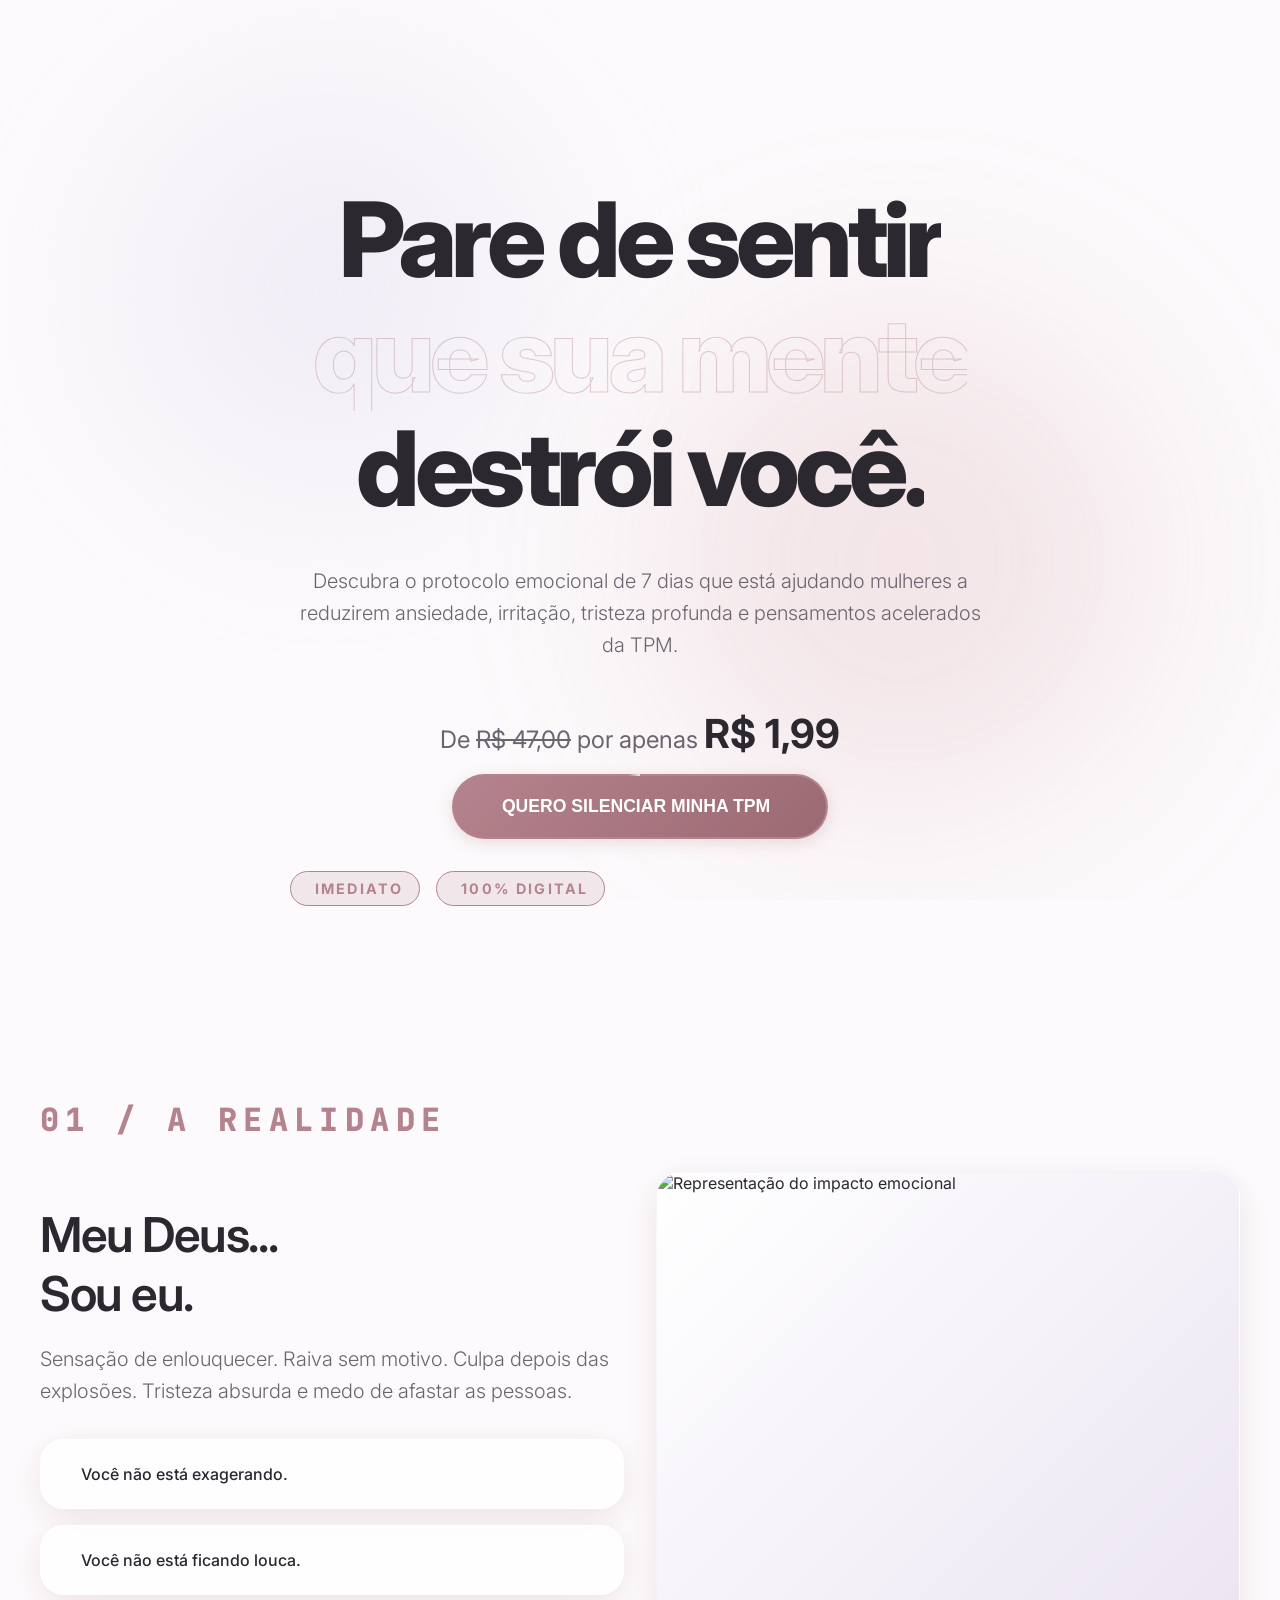
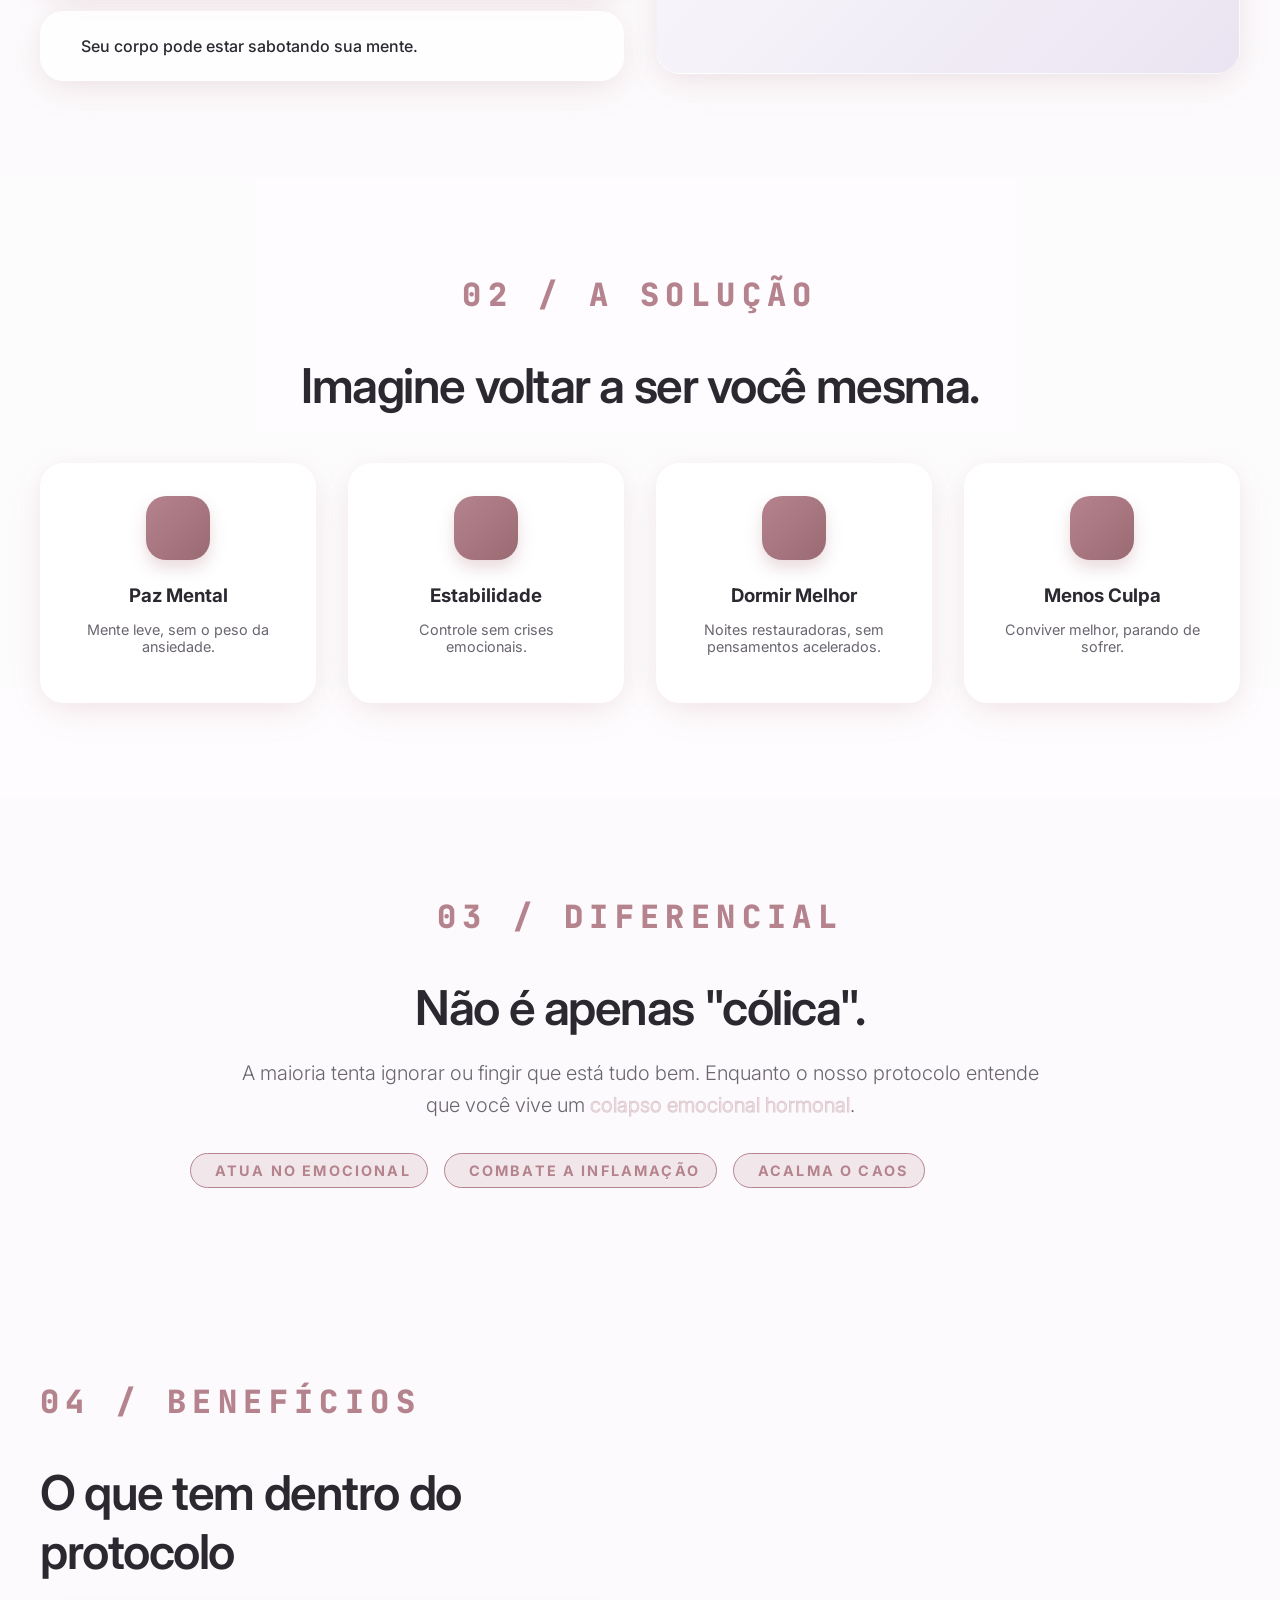
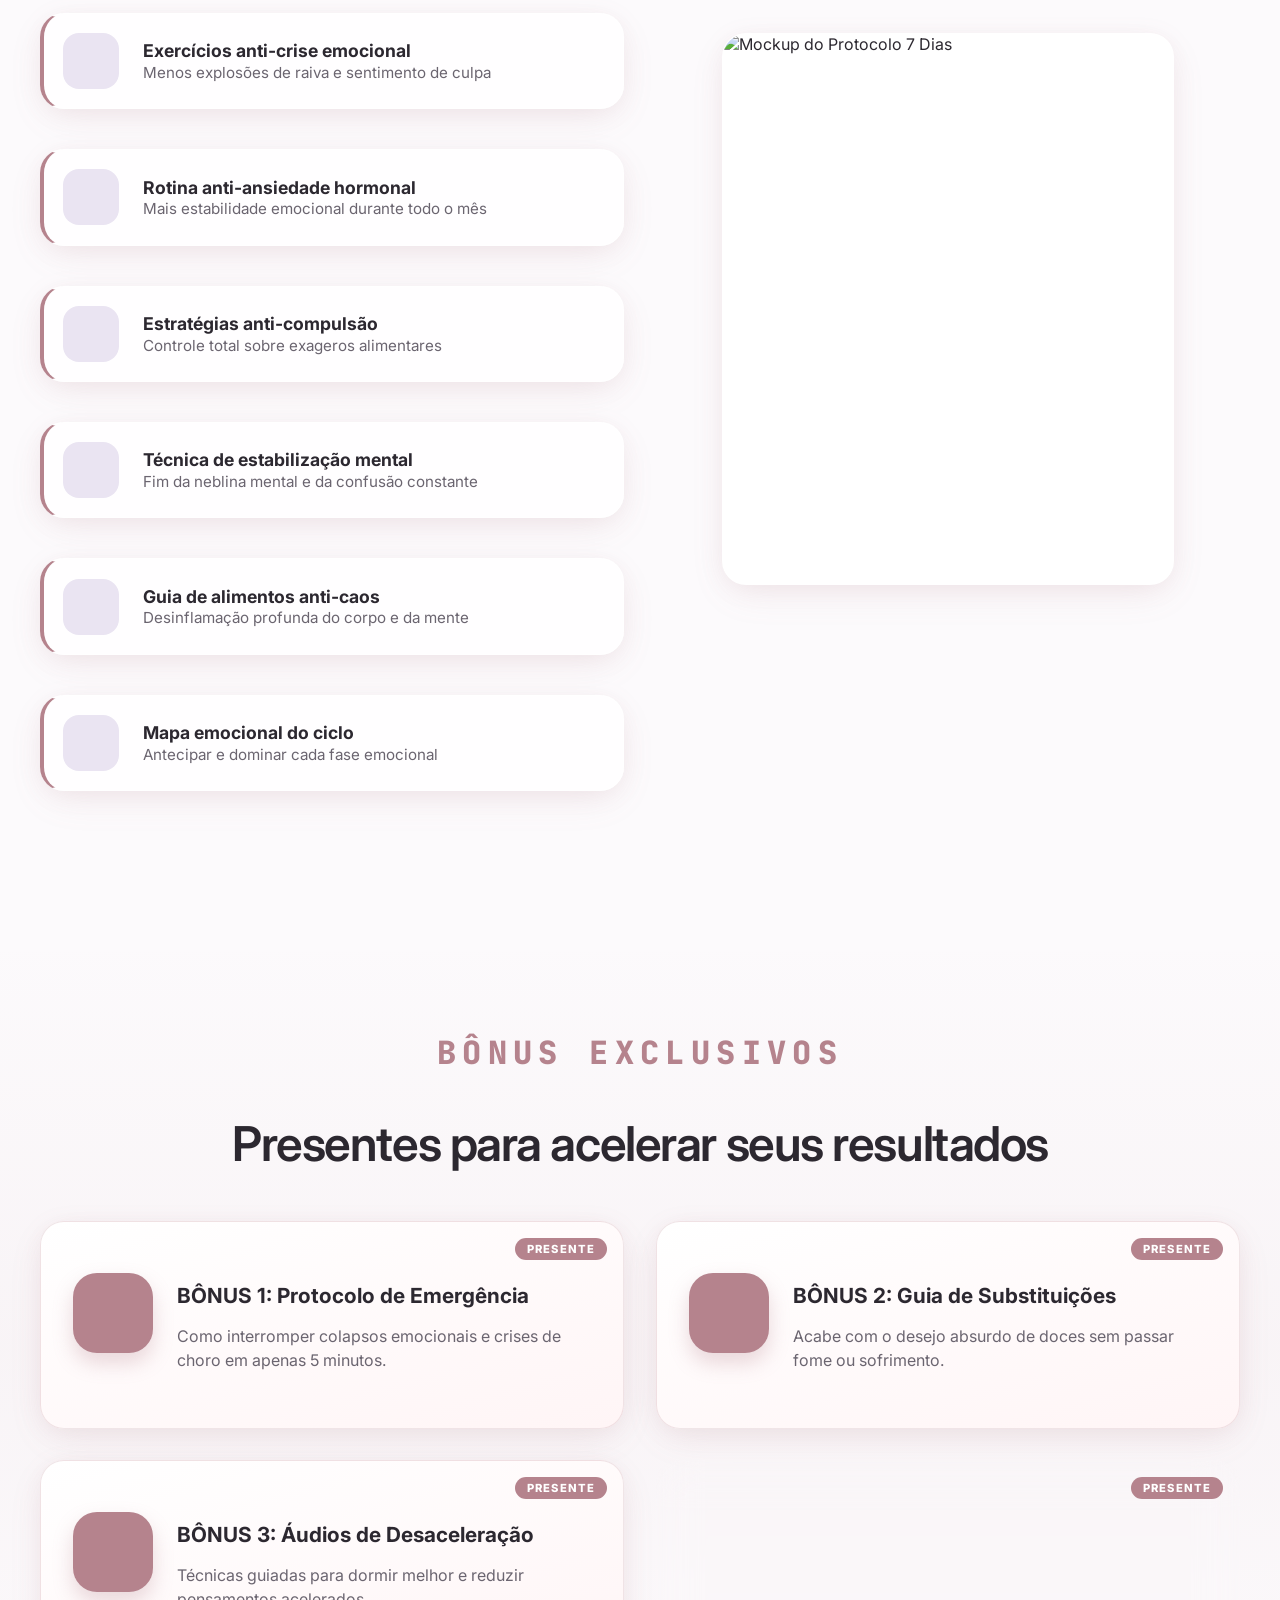
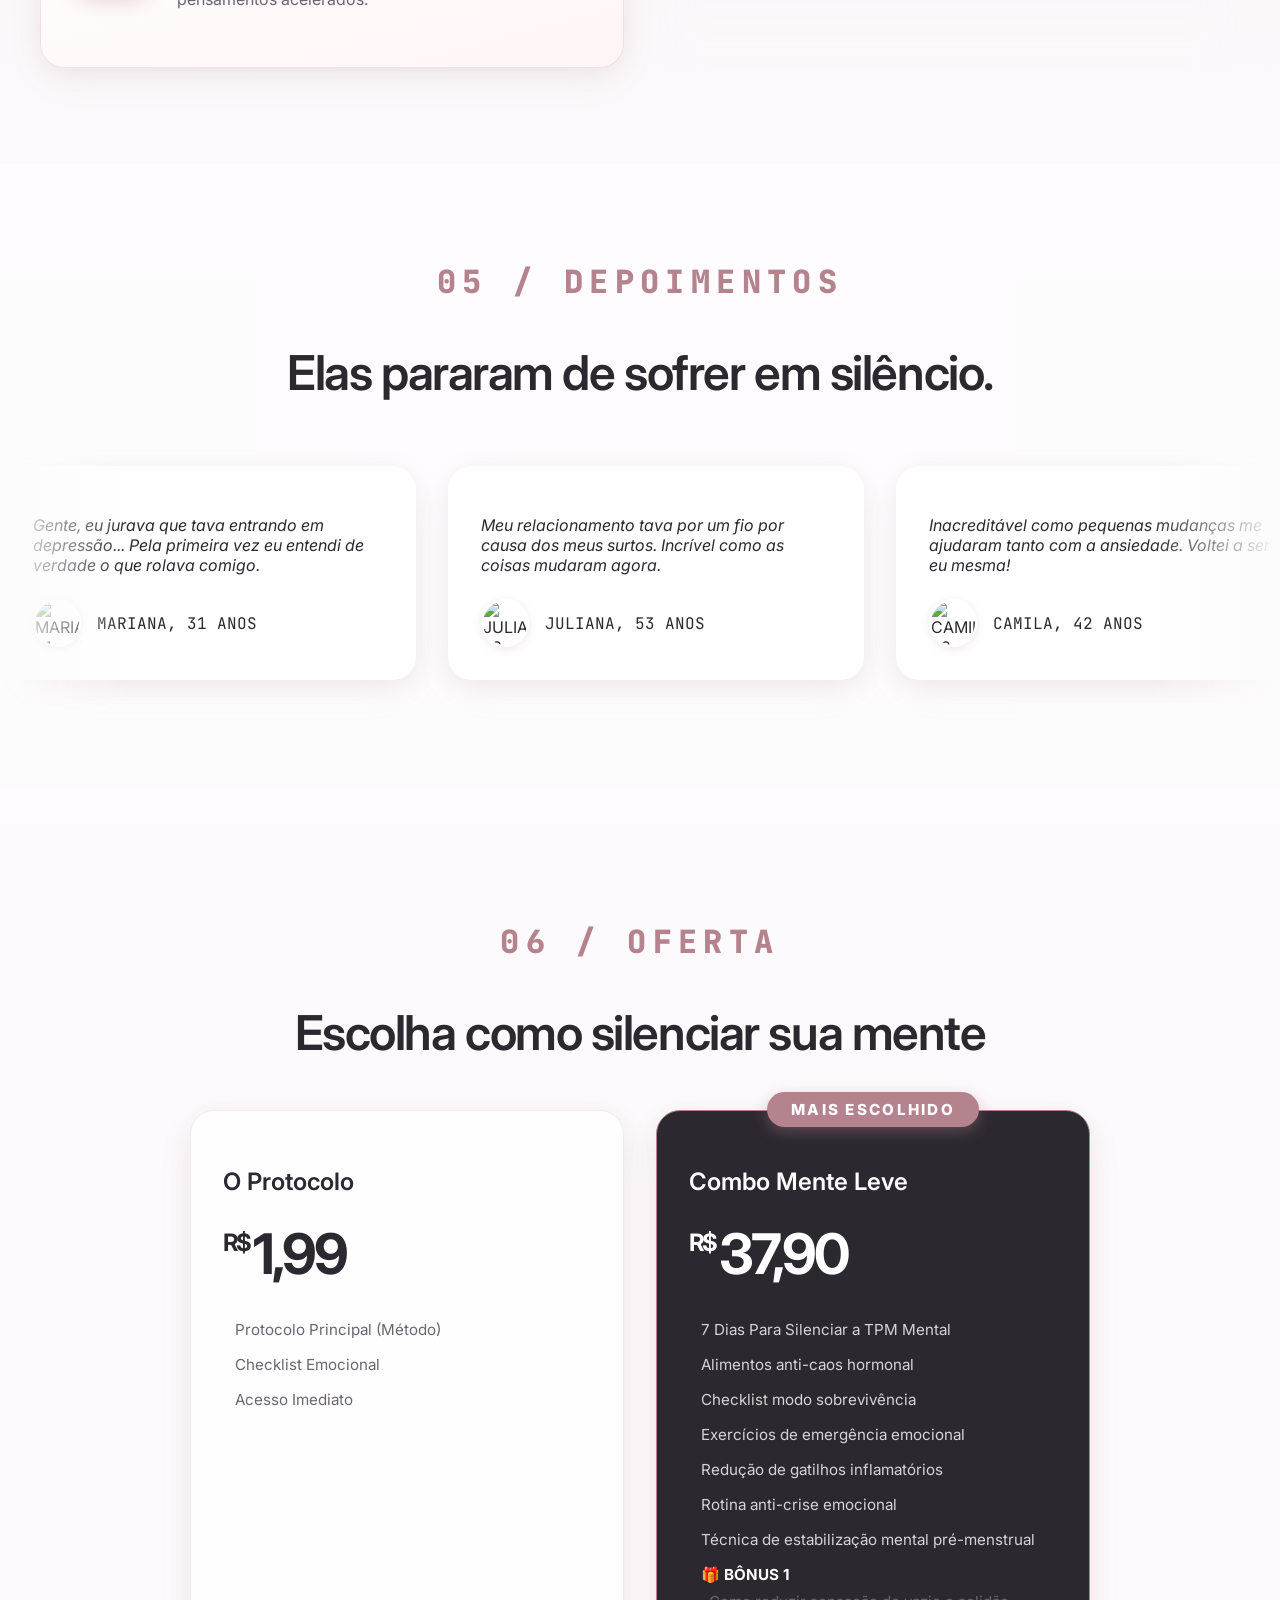
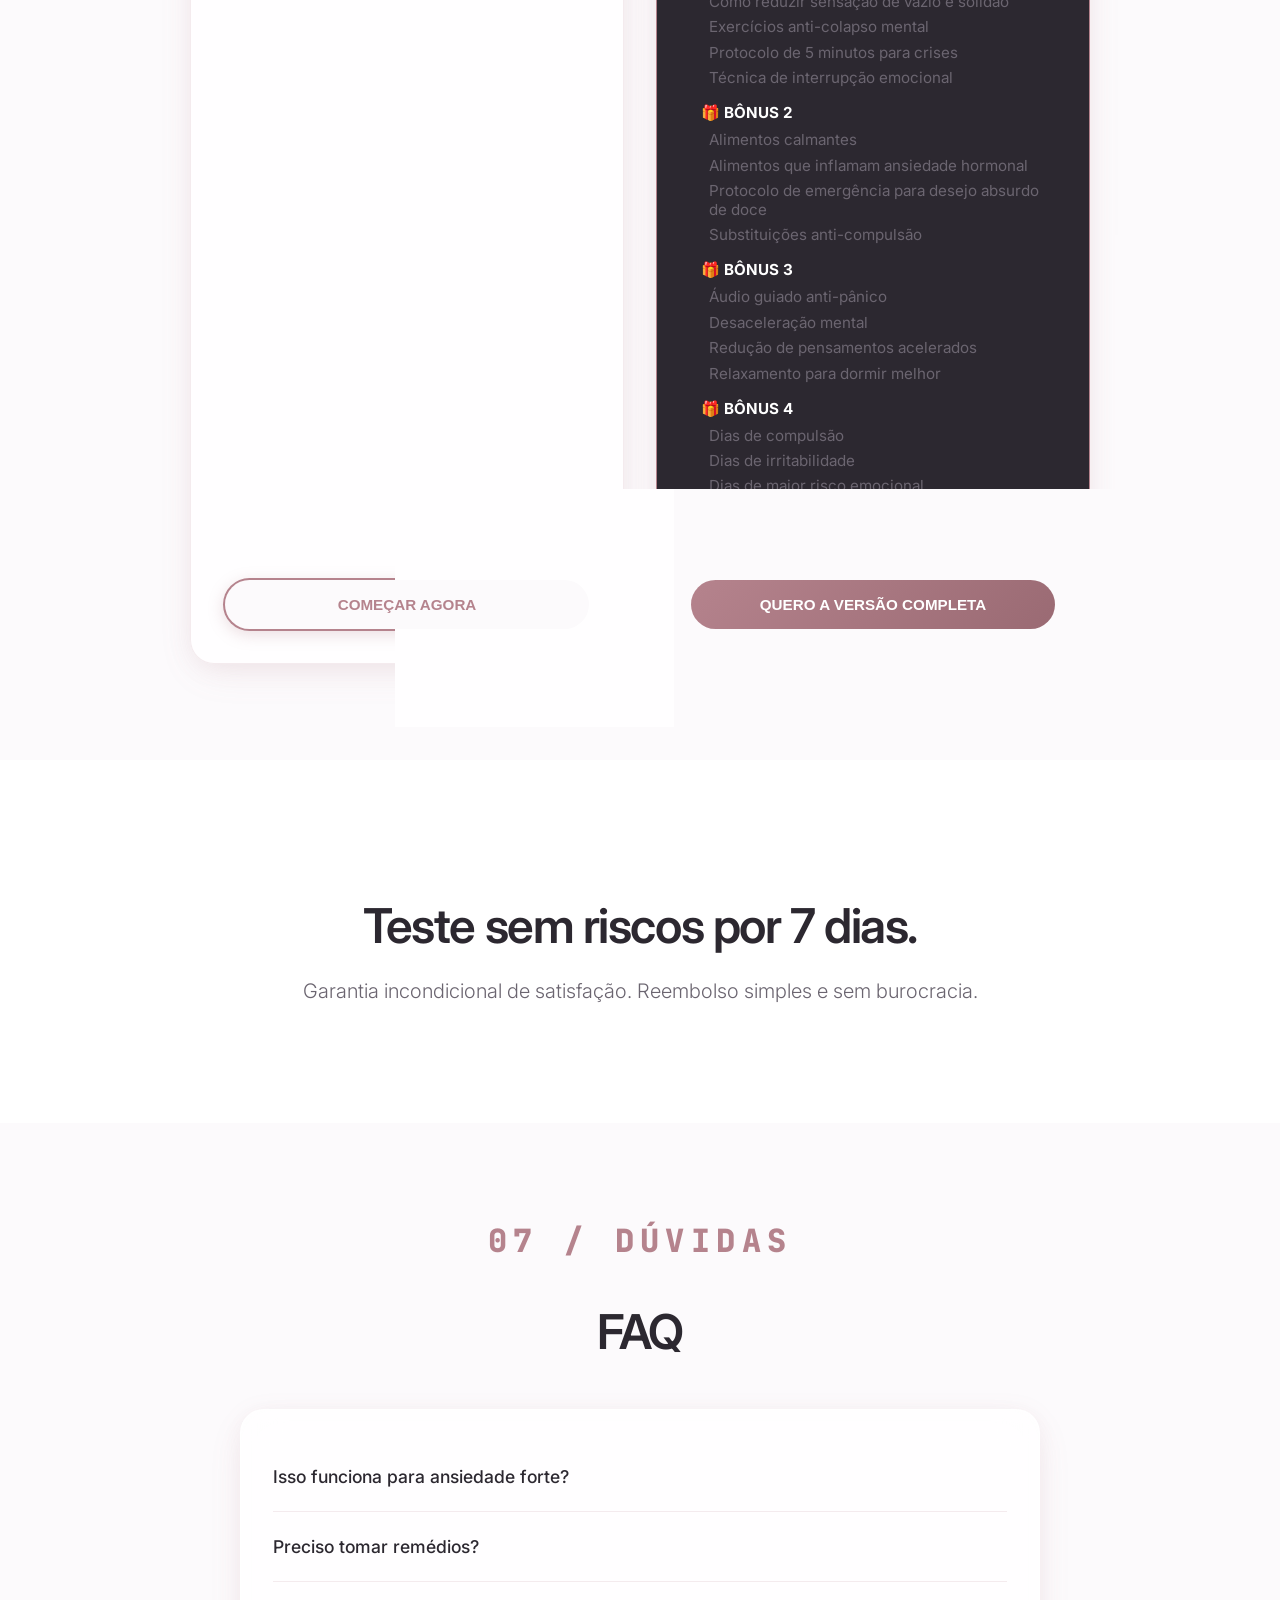
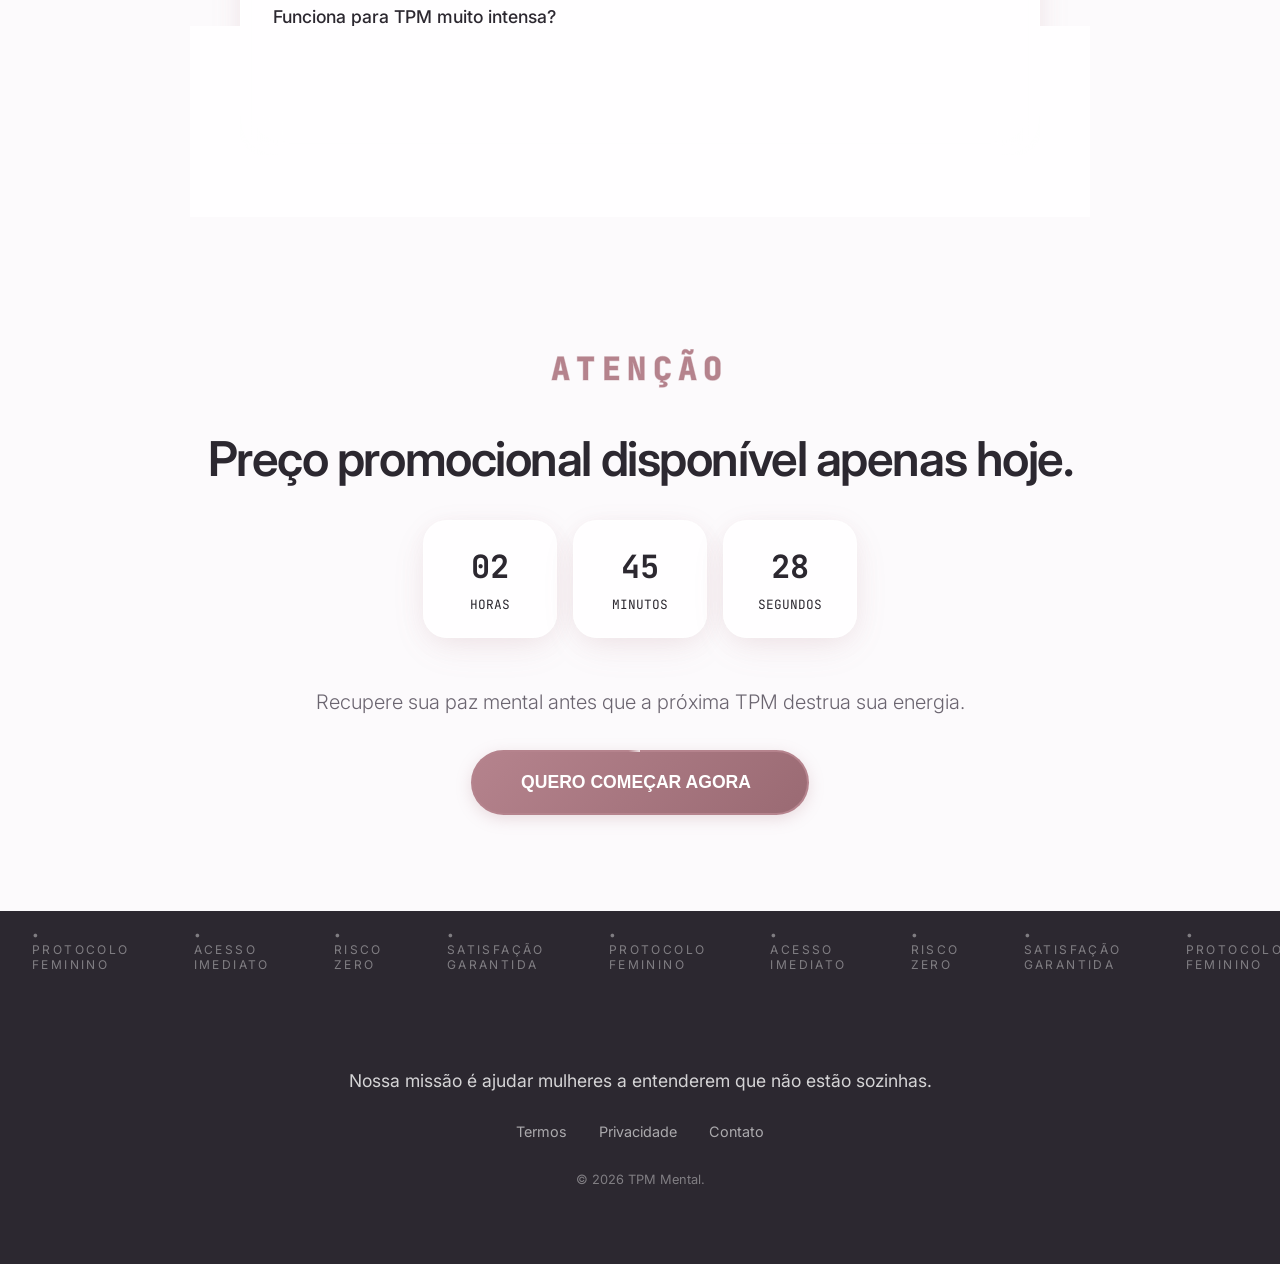
==== index.html @ c9237754 "Finalizando design premium da landing page" ====
<!DOCTYPE html>
<html lang="pt-BR">

<head>
    <meta charset="UTF-8">
    <meta name="viewport" content="width=device-width, initial-scale=1.0">
    <title>7 Dias Para Silenciar a TPM Mental</title>
    <link rel="stylesheet" href="style.css">
    <script src="https://code.iconify.design/iconify-icon/1.0.7/iconify-icon.min.js"></script>
</head>

<body>
    <div class="dynamic-bg">
        <div class="blob blob-1"></div>
        <div class="blob blob-2"></div>
    </div>

    <!-- 1. HERO SECTION -->
    <section class="section-py text-center group hero-bg-image"
        style="min-height: 80vh; display: flex; flex-direction: column; justify-content: center; align-items: center;">
        <div class="container">


            <h1 class="h1-display">
                <div class="hero-text-mask"><span class="block">Pare de sentir</span></div><br>
                <div class="hero-text-mask"><span class="block text-transparent-stroke" data-text="que sua mente">que
                        sua mente</span></div><br>
                <div class="hero-text-mask"><span class="block">destrói você.</span></div>
            </h1>

            <p class="text-lead mb-12 motion-enter delay-300"
                style="max-width: 700px; margin-left: auto; margin-right: auto;">
                Descubra o protocolo emocional de 7 dias que está ajudando mulheres a reduzirem ansiedade, irritação,
                tristeza profunda e pensamentos acelerados da TPM.
            </p>

            <div class="motion-enter delay-500 mb-8">
                <div style="font-size: 1.5rem; margin-bottom: 1rem; color: var(--text-muted);">
                    De <span style="text-decoration: line-through;">R$ 47,00</span> por apenas <strong
                        style="color: var(--text-main); font-size: 2.5rem;">R$ 1,99</strong>
                </div>
                <button class="beam-btn solid group hover-lift"
                    onclick="document.getElementById('plans').scrollIntoView({behavior: 'smooth'})">
                    <span class="beam-spinner"></span>
                    <span class="beam-btn-content" style="padding: 20px 48px; font-size: 1.1rem;">
                        QUERO SILENCIAR MINHA TPM
                        <iconify-icon icon="solar:arrow-right-linear" style="font-size: 1.4rem;"></iconify-icon>
                    </span>
                </button>
            </div>

            <div class="flex justify-center flex-wrap gap-4 motion-enter delay-500" style="margin-top: 2rem;">
                <div class="badge-mono"><iconify-icon icon="solar:lightning-linear"></iconify-icon> Imediato</div>
                <div class="badge-mono"><iconify-icon icon="solar:smartphone-linear"></iconify-icon> 100% Digital</div>
            </div>
        </div>
    </section>

    <!-- 2. NIGHTMARE -->
    <section class="section-py">
        <div class="container">
            <span class="section-label font-mono">01 / A Realidade</span>
            <div class="grid-2 items-center">
                <div class="motion-enter delay-100">
                    <h2 class="h2-section">Meu Deus...<br>Sou eu.</h2>
                    <p class="text-lead mb-8">
                        Sensação de enlouquecer. Raiva sem motivo. Culpa depois das explosões. Tristeza absurda e medo
                        de afastar as pessoas.
                    </p>
                    <div class="flex flex-col gap-4">
                        <div class="glow-card hover-lift"
                            style="padding: 1.5rem; display: flex; gap: 1rem; align-items: center;">
                            <iconify-icon icon="solar:chat-square-quote-linear"
                                style="font-size: 1.5rem; color: var(--accent-primary);"></iconify-icon>
                            <p style="font-weight: 500; margin: 0;">Você não está exagerando.</p>
                        </div>
                        <div class="glow-card hover-lift delay-100"
                            style="padding: 1.5rem; display: flex; gap: 1rem; align-items: center;">
                            <iconify-icon icon="solar:chat-square-quote-linear"
                                style="font-size: 1.5rem; color: var(--accent-primary);"></iconify-icon>
                            <p style="font-weight: 500; margin: 0;">Você não está ficando louca.</p>
                        </div>
                        <div class="glow-card hover-lift delay-200"
                            style="padding: 1.5rem; display: flex; gap: 1rem; align-items: center;">
                            <iconify-icon icon="solar:chat-square-quote-linear"
                                style="font-size: 1.5rem; color: var(--accent-primary);"></iconify-icon>
                            <p style="font-weight: 500; margin: 0;">Seu corpo pode estar sabotando sua mente.</p>
                        </div>
                    </div>
                </div>
                <div class="glow-card motion-enter delay-300 hover-lift"
                    style="height: 500px; overflow: hidden; background: linear-gradient(135deg, var(--bg-surface), var(--accent-secondary));">
                    <img src="https://i.postimg.cc/LsnKB8w0/8a7c0f39-414f-45ae-9909-3d5e8b2b2030.png" 
                         alt="Representação do impacto emocional" 
                         style="width: 100%; height: 100%; object-fit: cover;">
                </div>
            </div>
        </div>
    </section>

    <!-- 3. DREAM -->
    <section class="section-py" style="background: rgba(255,255,255,0.4);">
        <div class="container">
            <span class="section-label font-mono text-center">02 / A Solução</span>
            <h2 class="h2-section text-center mb-12">Imagine voltar a ser você mesma.</h2>

            <div class="grid-4">
                <div class="glow-card hover-lift motion-enter delay-100" style="padding: 2rem; text-align: center;">
                    <div class="icon-box mx-auto"><iconify-icon icon="solar:leaf-linear"></iconify-icon></div>
                    <h3 style="margin-bottom: 0.5rem;">Paz Mental</h3>
                    <p style="font-size: 0.9rem; color: var(--text-muted);">Mente leve, sem o peso da ansiedade.</p>
                </div>
                <div class="glow-card hover-lift motion-enter delay-200" style="padding: 2rem; text-align: center;">
                    <div class="icon-box mx-auto"><iconify-icon icon="solar:shield-check-linear"></iconify-icon></div>
                    <h3 style="margin-bottom: 0.5rem;">Estabilidade</h3>
                    <p style="font-size: 0.9rem; color: var(--text-muted);">Controle sem crises emocionais.</p>
                </div>
                <div class="glow-card hover-lift motion-enter delay-300" style="padding: 2rem; text-align: center;">
                    <div class="icon-box mx-auto"><iconify-icon icon="solar:moon-sleep-linear"></iconify-icon></div>
                    <h3 style="margin-bottom: 0.5rem;">Dormir Melhor</h3>
                    <p style="font-size: 0.9rem; color: var(--text-muted);">Noites restauradoras, sem pensamentos
                        acelerados.</p>
                </div>
                <div class="glow-card hover-lift motion-enter delay-500" style="padding: 2rem; text-align: center;">
                    <div class="icon-box mx-auto"><iconify-icon icon="solar:heart-linear"></iconify-icon></div>
                    <h3 style="margin-bottom: 0.5rem;">Menos Culpa</h3>
                    <p style="font-size: 0.9rem; color: var(--text-muted);">Conviver melhor, parando de sofrer.</p>
                </div>
            </div>
        </div>
    </section>

    <!-- 4. SECRET SAUCE -->
    <section class="section-py group">
        <div class="container text-center">
            <span class="section-label font-mono">03 / Diferencial</span>
            <h2 class="h2-section">Não é apenas "cólica".</h2>
            <p class="text-lead mb-8" style="max-width: 800px; margin-left: auto; margin-right: auto;">
                A maioria tenta ignorar ou fingir que está tudo bem. Enquanto o nosso protocolo entende que você vive um
                <span class="text-transparent-stroke font-bold" data-text="colapso emocional hormonal">colapso emocional
                    hormonal</span>.
            </p>
            <div class="flex justify-center flex-wrap gap-4 motion-enter delay-200" style="width: 100%; max-width: 900px; margin: 0 auto;">
                <div class="badge-mono" style="justify-content: center;"><iconify-icon icon="solar:star-fall-linear"></iconify-icon> Atua no Emocional</div>
                <div class="badge-mono" style="justify-content: center;"><iconify-icon icon="solar:star-fall-linear"></iconify-icon> Combate a Inflamação</div>
                <div class="badge-mono" style="justify-content: center;"><iconify-icon icon="solar:star-fall-linear"></iconify-icon> Acalma o Caos</div>
            </div>
        </div>
    </section>

    <!-- 5. BENEFITS (FAB) -->
    <section class="section-py">
        <div class="container">
            <div class="grid-2 items-center">
                <div class="motion-enter delay-100">
                    <span class="section-label font-mono">04 / Benefícios</span>
                    <h2 class="h2-section">O que tem dentro do protocolo</h2>
                    <ul class="feature-list mt-8" style="display: flex; flex-direction: column; gap: 1.5rem;">
                        <!-- Item 1 -->
                        <li class="glow-card hover-lift" style="padding: 1.2rem; display: flex; align-items: center; gap: 1.5rem; border-left: 4px solid var(--accent-primary);">
                            <div class="icon-box" style="width: 56px; height: 56px; margin: 0; background: var(--accent-secondary); color: var(--accent-primary); box-shadow: none; border-radius: 16px;">
                                <iconify-icon icon="solar:shield-up-bold-duotone" style="font-size: 28px;"></iconify-icon>
                            </div>
                            <div style="flex:1;">
                                <div style="font-weight: 700; color: var(--text-main); font-size: 1.1rem; margin-bottom: 0.1rem;">
                                    Exercícios anti-crise emocional</div>
                                <div style="color: var(--text-muted); font-size: 0.95rem;">Menos explosões de raiva e sentimento de culpa</div>
                            </div>
                        </li>
                        <!-- Item 2 -->
                        <li class="glow-card hover-lift" style="padding: 1.2rem; display: flex; align-items: center; gap: 1.5rem; border-left: 4px solid var(--accent-primary);">
                            <div class="icon-box" style="width: 56px; height: 56px; margin: 0; background: var(--accent-secondary); color: var(--accent-primary); box-shadow: none; border-radius: 16px;">
                                <iconify-icon icon="solar:clock-circle-bold-duotone" style="font-size: 28px;"></iconify-icon>
                            </div>
                            <div style="flex:1;">
                                <div style="font-weight: 700; color: var(--text-main); font-size: 1.1rem; margin-bottom: 0.1rem;">
                                    Rotina anti-ansiedade hormonal</div>
                                <div style="color: var(--text-muted); font-size: 0.95rem;">Mais estabilidade emocional durante todo o mês</div>
                            </div>
                        </li>
                        <!-- Item 3 -->
                        <li class="glow-card hover-lift" style="padding: 1.2rem; display: flex; align-items: center; gap: 1.5rem; border-left: 4px solid var(--accent-primary);">
                            <div class="icon-box" style="width: 56px; height: 56px; margin: 0; background: var(--accent-secondary); color: var(--accent-primary); box-shadow: none; border-radius: 16px;">
                                <iconify-icon icon="solar:apple-bold-duotone" style="font-size: 28px;"></iconify-icon>
                            </div>
                            <div style="flex:1;">
                                <div style="font-weight: 700; color: var(--text-main); font-size: 1.1rem; margin-bottom: 0.1rem;">
                                    Estratégias anti-compulsão</div>
                                <div style="color: var(--text-muted); font-size: 0.95rem;">Controle total sobre exageros alimentares</div>
                            </div>
                        </li>
                        <!-- Item 4 -->
                        <li class="glow-card hover-lift" style="padding: 1.2rem; display: flex; align-items: center; gap: 1.5rem; border-left: 4px solid var(--accent-primary);">
                            <div class="icon-box" style="width: 56px; height: 56px; margin: 0; background: var(--accent-secondary); color: var(--accent-primary); box-shadow: none; border-radius: 16px;">
                                <iconify-icon icon="solar:tuning-square-bold-duotone" style="font-size: 28px;"></iconify-icon>
                            </div>
                            <div style="flex:1;">
                                <div style="font-weight: 700; color: var(--text-main); font-size: 1.1rem; margin-bottom: 0.1rem;">
                                    Técnica de estabilização mental</div>
                                <div style="color: var(--text-muted); font-size: 0.95rem;">Fim da neblina mental e da confusão constante</div>
                            </div>
                        </li>
                        <!-- Item 5 -->
                        <li class="glow-card hover-lift" style="padding: 1.2rem; display: flex; align-items: center; gap: 1.5rem; border-left: 4px solid var(--accent-primary);">
                            <div class="icon-box" style="width: 56px; height: 56px; margin: 0; background: var(--accent-secondary); color: var(--accent-primary); box-shadow: none; border-radius: 16px;">
                                <iconify-icon icon="solar:leaf-bold-duotone" style="font-size: 28px;"></iconify-icon>
                            </div>
                            <div style="flex:1;">
                                <div style="font-weight: 700; color: var(--text-main); font-size: 1.1rem; margin-bottom: 0.1rem;">
                                    Guia de alimentos anti-caos</div>
                                <div style="color: var(--text-muted); font-size: 0.95rem;">Desinflamação profunda do corpo e da mente</div>
                            </div>
                        </li>
                        <!-- Item 6 -->
                        <li class="glow-card hover-lift" style="padding: 1.2rem; display: flex; align-items: center; gap: 1.5rem; border-left: 4px solid var(--accent-primary);">
                            <div class="icon-box" style="width: 56px; height: 56px; margin: 0; background: var(--accent-secondary); color: var(--accent-primary); box-shadow: none; border-radius: 16px;">
                                <iconify-icon icon="solar:map-point-wave-bold-duotone" style="font-size: 28px;"></iconify-icon>
                            </div>
                            <div style="flex:1;">
                                <div style="font-weight: 700; color: var(--text-main); font-size: 1.1rem; margin-bottom: 0.1rem;">
                                    Mapa emocional do ciclo</div>
                                <div style="color: var(--text-muted); font-size: 0.95rem;">Antecipar e dominar cada fase emocional</div>
                            </div>
                        </li>
                    </ul>
                </div>
                <div class="motion-enter delay-300"
                    style="display: flex; align-items: center; justify-content: center;">
                    <div class="glow-card hover-lift"
                        style="width: 100%; max-width: 450px; height: 550px; overflow: hidden; background: var(--bg-surface); margin: 0 auto;">
                        <img src="https://i.postimg.cc/9fK3xjjV/Chat-GPT-Image-9-de-mai-de-2026-19-20-54.png" 
                             alt="Mockup do Protocolo 7 Dias" 
                             style="width: 100%; height: 100%; object-fit: cover;">
                    </div>
                </div>
            </div>
        </div>
    </section>

    <!-- 5.5 BONUSES -->
    <section class="section-py" style="background: linear-gradient(to bottom, transparent, rgba(181, 131, 141, 0.05), transparent);">
        <div class="container">
            <span class="section-label font-mono text-center">Bônus Exclusivos</span>
            <h2 class="h2-section text-center mb-12">Presentes para acelerar seus resultados</h2>
            
            <div class="grid-2">
                <!-- Bonus 1 -->
                <div class="glow-card bonus-card hover-lift motion-enter delay-100" style="padding: 2.5rem 2rem; display: flex; gap: 1.5rem; align-items: center;">
                    <div class="bonus-badge">Presente</div>
                    <div class="icon-box" style="flex-shrink: 0; background: var(--accent-primary); width: 80px; height: 80px; border-radius: 24px; box-shadow: 0 10px 20px rgba(181, 131, 141, 0.3);"><iconify-icon icon="solar:gift-bold-duotone" style="color: #fff; font-size: 40px;"></iconify-icon></div>
                    <div>
                        <h3 style="margin-bottom: 0.5rem; color: var(--text-main); font-size: 1.3rem;">BÔNUS 1: Protocolo de Emergência</h3>
                        <p style="font-size: 1rem; color: var(--text-muted); line-height: 1.5;">Como interromper colapsos emocionais e crises de choro em apenas 5 minutos.</p>
                    </div>
                </div>
                <!-- Bonus 2 -->
                <div class="glow-card bonus-card hover-lift motion-enter delay-200" style="padding: 2.5rem 2rem; display: flex; gap: 1.5rem; align-items: center;">
                    <div class="bonus-badge">Presente</div>
                    <div class="icon-box" style="flex-shrink: 0; background: var(--accent-primary); width: 80px; height: 80px; border-radius: 24px; box-shadow: 0 10px 20px rgba(181, 131, 141, 0.3);"><iconify-icon icon="solar:tea-cup-bold-duotone" style="color: #fff; font-size: 40px;"></iconify-icon></div>
                    <div>
                        <h3 style="margin-bottom: 0.5rem; color: var(--text-main); font-size: 1.3rem;">BÔNUS 2: Guia de Substituições</h3>
                        <p style="font-size: 1rem; color: var(--text-muted); line-height: 1.5;">Acabe com o desejo absurdo de doces sem passar fome ou sofrimento.</p>
                    </div>
                </div>
                <!-- Bonus 3 -->
                <div class="glow-card bonus-card hover-lift motion-enter delay-300" style="padding: 2.5rem 2rem; display: flex; gap: 1.5rem; align-items: center;">
                    <div class="bonus-badge">Presente</div>
                    <div class="icon-box" style="flex-shrink: 0; background: var(--accent-primary); width: 80px; height: 80px; border-radius: 24px; box-shadow: 0 10px 20px rgba(181, 131, 141, 0.3);"><iconify-icon icon="solar:headphones-round-bold-duotone" style="color: #fff; font-size: 40px;"></iconify-icon></div>
                    <div>
                        <h3 style="margin-bottom: 0.5rem; color: var(--text-main); font-size: 1.3rem;">BÔNUS 3: Áudios de Desaceleração</h3>
                        <p style="font-size: 1rem; color: var(--text-muted); line-height: 1.5;">Técnicas guiadas para dormir melhor e reduzir pensamentos acelerados.</p>
                    </div>
                </div>
                <!-- Bonus 4 -->
                <div class="glow-card bonus-card hover-lift motion-enter delay-500" style="padding: 2.5rem 2rem; display: flex; gap: 1.5rem; align-items: center;">
                    <div class="bonus-badge">Presente</div>
                    <div class="icon-box" style="flex-shrink: 0; background: var(--accent-primary); width: 80px; height: 80px; border-radius: 24px; box-shadow: 0 10px 20px rgba(181, 131, 141, 0.3);"><iconify-icon icon="solar:calendar-mark-bold-duotone" style="color: #fff; font-size: 40px;"></iconify-icon></div>
                    <div>
                        <h3 style="margin-bottom: 0.5rem; color: var(--text-main); font-size: 1.3rem;">BÔNUS 4: Mapa do Ciclo</h3>
                        <p style="font-size: 1rem; color: var(--text-muted); line-height: 1.5;">Saiba exatamente quando sua serotonina vai cair e proteja-se.</p>
                    </div>
                </div>
            </div>
        </div>
    </section>

    <!-- 6. SOCIAL PROOF -->
    <section class="section-py" style="background: rgba(255,255,255,0.4);">
        <div class="container">
            <span class="section-label font-mono text-center">05 / Depoimentos</span>
            <h2 class="h2-section text-center mb-12">Elas pararam de sofrer em silêncio.</h2>
        </div>
        <div class="marquee-cards-container motion-enter delay-200">
            <div class="marquee-cards-track">
                <div class="marquee-card glow-card hover-lift" style="padding: 2rem;">
                    <div class="flex gap-1 mb-4" style="color: #FBBF24;"><iconify-icon
                            icon="solar:star-bold"></iconify-icon><iconify-icon
                            icon="solar:star-bold"></iconify-icon><iconify-icon
                            icon="solar:star-bold"></iconify-icon><iconify-icon
                            icon="solar:star-bold"></iconify-icon><iconify-icon icon="solar:star-bold"></iconify-icon>
                    </div>
                    <p style="font-style: italic; margin-bottom: 1.5rem;">Gente, eu jurava que tava entrando em
                        depressão... Pela primeira vez eu entendi de verdade o que rolava comigo.</p>
                    <div class="flex items-center gap-4">
                        <img src="https://i.postimg.cc/BnPhpDhd/Screenshot-1.png" alt="MARIANA, 31 ANOS"
                            style="width: 44px; height: 44px; border-radius: 50%; object-fit: cover; border: 2px solid #fff; box-shadow: 0 2px 8px rgba(181, 131, 141, 0.2);">
                        <span class="font-mono text-[12px] font-bold">MARIANA, 31 ANOS</span>
                    </div>
                </div>
                <div class="marquee-card glow-card hover-lift" style="padding: 2rem;">
                    <div class="flex gap-1 mb-4" style="color: #FBBF24;"><iconify-icon
                            icon="solar:star-bold"></iconify-icon><iconify-icon
                            icon="solar:star-bold"></iconify-icon><iconify-icon
                            icon="solar:star-bold"></iconify-icon><iconify-icon
                            icon="solar:star-bold"></iconify-icon><iconify-icon icon="solar:star-bold"></iconify-icon>
                    </div>
                    <p style="font-style: italic; margin-bottom: 1.5rem;">Meu relacionamento tava por um fio por causa
                        dos meus surtos. Incrível como as coisas mudaram agora.</p>
                    <div class="flex items-center gap-4">
                        <img src="https://i.postimg.cc/y6nr87gr/Screenshot-2.png" alt="JULIANA, 53 ANOS"
                            style="width: 44px; height: 44px; border-radius: 50%; object-fit: cover; border: 2px solid #fff; box-shadow: 0 2px 8px rgba(181, 131, 141, 0.2);">
                        <span class="font-mono text-[12px] font-bold">JULIANA, 53 ANOS</span>
                    </div>
                </div>
                <div class="marquee-card glow-card hover-lift" style="padding: 2rem;">
                    <div class="flex gap-1 mb-4" style="color: #FBBF24;"><iconify-icon
                            icon="solar:star-bold"></iconify-icon><iconify-icon
                            icon="solar:star-bold"></iconify-icon><iconify-icon
                            icon="solar:star-bold"></iconify-icon><iconify-icon
                            icon="solar:star-bold"></iconify-icon><iconify-icon icon="solar:star-bold"></iconify-icon>
                    </div>
                    <p style="font-style: italic; margin-bottom: 1.5rem;">Inacreditável como pequenas mudanças me
                        ajudaram tanto com a ansiedade. Voltei a ser eu mesma!</p>
                    <div class="flex items-center gap-4">
                        <img src="https://i.postimg.cc/15jCDMKG/Screenshot-3.png" alt="CAMILA, 42 ANOS"
                            style="width: 44px; height: 44px; border-radius: 50%; object-fit: cover; border: 2px solid #fff; box-shadow: 0 2px 8px rgba(181, 131, 141, 0.2);">
                        <span class="font-mono text-[12px] font-bold">CAMILA, 42 ANOS</span>
                    </div>
                </div>
                <div class="marquee-card glow-card hover-lift" style="padding: 2rem;">
                    <div class="flex gap-1 mb-4" style="color: #FBBF24;"><iconify-icon
                            icon="solar:star-bold"></iconify-icon><iconify-icon
                            icon="solar:star-bold"></iconify-icon><iconify-icon
                            icon="solar:star-bold"></iconify-icon><iconify-icon
                            icon="solar:star-bold"></iconify-icon><iconify-icon icon="solar:star-bold"></iconify-icon>
                    </div>
                    <p style="font-style: italic; margin-bottom: 1.5rem;">Eu nem imaginava que a TPM causava tanta
                        confusão mental. Esse protocolo salvou meus dias, sério.</p>
                    <div class="flex items-center gap-4">
                        <img src="https://i.postimg.cc/jd53WByq/Screenshot-4.png" alt="FERNANDA, 29 ANOS"
                            style="width: 44px; height: 44px; border-radius: 50%; object-fit: cover; border: 2px solid #fff; box-shadow: 0 2px 8px rgba(181, 131, 141, 0.2);">
                        <span class="font-mono text-[12px] font-bold">FERNANDA, 29 ANOS</span>
                    </div>
                </div>
                <div class="marquee-card glow-card hover-lift" style="padding: 2rem;">
                    <div class="flex gap-1 mb-4" style="color: #FBBF24;"><iconify-icon
                            icon="solar:star-bold"></iconify-icon><iconify-icon
                            icon="solar:star-bold"></iconify-icon><iconify-icon
                            icon="solar:star-bold"></iconify-icon><iconify-icon
                            icon="solar:star-bold"></iconify-icon><iconify-icon icon="solar:star-bold"></iconify-icon>
                    </div>
                    <p style="font-style: italic; margin-bottom: 1.5rem;">Aquelas crises de choro sumiram. Agora consigo
                        resolver os problemas sem achar que o mundo vai acabar.</p>
                    <div class="flex items-center gap-4">
                        <img src="https://i.postimg.cc/D0ZDLdRp/2.png" alt="BEATRIZ, 34 ANOS"
                            style="width: 44px; height: 44px; border-radius: 50%; object-fit: cover; border: 2px solid #fff; box-shadow: 0 2px 8px rgba(181, 131, 141, 0.2);">
                        <span class="font-mono text-[12px] font-bold">BEATRIZ, 34 ANOS</span>
                    </div>
                </div>
                <div class="marquee-card glow-card hover-lift" style="padding: 2rem;">
                    <div class="flex gap-1 mb-4" style="color: #FBBF24;"><iconify-icon
                            icon="solar:star-bold"></iconify-icon><iconify-icon
                            icon="solar:star-bold"></iconify-icon><iconify-icon
                            icon="solar:star-bold"></iconify-icon><iconify-icon
                            icon="solar:star-bold"></iconify-icon><iconify-icon icon="solar:star-bold"></iconify-icon>
                    </div>
                    <p style="font-style: italic; margin-bottom: 1.5rem;">Que sensação maravilhosa de ter estabilidade!
                        Não viro mais "outra pessoa" quando chega essa fase do mês.</p>
                    <div class="flex items-center gap-4">
                        <img src="https://i.postimg.cc/QtSwFnYW/3.png" alt="LETÍCIA, 35 ANOS"
                            style="width: 44px; height: 44px; border-radius: 50%; object-fit: cover; border: 2px solid #fff; box-shadow: 0 2px 8px rgba(181, 131, 141, 0.2);">
                        <span class="font-mono text-[12px] font-bold">LETÍCIA, 35 ANOS</span>
                    </div>
                </div>
                <div class="marquee-card glow-card hover-lift" style="padding: 2rem;">
                    <div class="flex gap-1 mb-4" style="color: #FBBF24;"><iconify-icon
                            icon="solar:star-bold"></iconify-icon><iconify-icon
                            icon="solar:star-bold"></iconify-icon><iconify-icon
                            icon="solar:star-bold"></iconify-icon><iconify-icon
                            icon="solar:star-bold"></iconify-icon><iconify-icon icon="solar:star-bold"></iconify-icon>
                    </div>
                    <p style="font-style: italic; margin-bottom: 1.5rem;">Parecia mágica, mas é só o corpo voltando ao
                        normal. Finalmente durmo bem e aquela raiva constante sumiu.</p>
                    <div class="flex items-center gap-4">
                        <img src="https://i.postimg.cc/VNfW6G8R/download.jpg" alt="GABRIELA, 32 ANOS"
                            style="width: 44px; height: 44px; border-radius: 50%; object-fit: cover; border: 2px solid #fff; box-shadow: 0 2px 8px rgba(181, 131, 141, 0.2);">
                        <span class="font-mono text-[12px] font-bold">GABRIELA, 32 ANOS</span>
                    </div>
                </div>
                <div class="marquee-card glow-card hover-lift" style="padding: 2rem;">
                    <div class="flex gap-1 mb-4" style="color: #FBBF24;"><iconify-icon
                            icon="solar:star-bold"></iconify-icon><iconify-icon
                            icon="solar:star-bold"></iconify-icon><iconify-icon
                            icon="solar:star-bold"></iconify-icon><iconify-icon
                            icon="solar:star-bold"></iconify-icon><iconify-icon icon="solar:star-bold"></iconify-icon>
                    </div>
                    <p style="font-style: italic; margin-bottom: 1.5rem;">Aquela culpa de magoar quem eu amo foi
                        embora... Finalmente tenho controle total. Gratidão por esse método!</p>
                    <div class="flex items-center gap-4">
                        <img src="https://i.postimg.cc/fRjvM46g/download-(1).jpg" alt="ALINE, 30 ANOS"
                            style="width: 44px; height: 44px; border-radius: 50%; object-fit: cover; border: 2px solid #fff; box-shadow: 0 2px 8px rgba(181, 131, 141, 0.2);">
                        <span class="font-mono text-[12px] font-bold">ALINE, 30 ANOS</span>
                    </div>
                </div>
                <div class="marquee-card glow-card hover-lift" style="padding: 2rem;">
                    <div class="flex gap-1 mb-4" style="color: #FBBF24;"><iconify-icon
                            icon="solar:star-bold"></iconify-icon><iconify-icon
                            icon="solar:star-bold"></iconify-icon><iconify-icon
                            icon="solar:star-bold"></iconify-icon><iconify-icon
                            icon="solar:star-bold"></iconify-icon><iconify-icon icon="solar:star-bold"></iconify-icon>
                    </div>
                    <p style="font-style: italic; margin-bottom: 1.5rem;">A vontade de comer doce sem parar e de me
                        isolar sumiram! Sinto minha energia lá em cima agora.</p>
                    <div class="flex items-center gap-4">
                        <img src="https://i.postimg.cc/P5zMdGBV/download-(2).jpg" alt="DANIELA, 36 ANOS"
                            style="width: 44px; height: 44px; border-radius: 50%; object-fit: cover; border: 2px solid #fff; box-shadow: 0 2px 8px rgba(181, 131, 141, 0.2);">
                        <span class="font-mono text-[12px] font-bold">DANIELA, 36 ANOS</span>
                    </div>
                </div>
                <div class="marquee-card glow-card hover-lift" style="padding: 2rem;">
                    <div class="flex gap-1 mb-4" style="color: #FBBF24;"><iconify-icon
                            icon="solar:star-bold"></iconify-icon><iconify-icon
                            icon="solar:star-bold"></iconify-icon><iconify-icon
                            icon="solar:star-bold"></iconify-icon><iconify-icon
                            icon="solar:star-bold"></iconify-icon><iconify-icon icon="solar:star-bold"></iconify-icon>
                    </div>
                    <p style="font-style: italic; margin-bottom: 1.5rem;">Pra quem achava que só remédio forte
                        resolvia... Esse protocolo me mostrou que tem outro caminho sim.</p>
                    <div class="flex items-center gap-4">
                        <img src="https://i.postimg.cc/VkBFzy3V/download-(3).jpg" alt="RENATA, 40 ANOS"
                            style="width: 44px; height: 44px; border-radius: 50%; object-fit: cover; border: 2px solid #fff; box-shadow: 0 2px 8px rgba(181, 131, 141, 0.2);">
                        <span class="font-mono text-[12px] font-bold">RENATA, 40 ANOS</span>
                    </div>
                </div>
                <div class="marquee-card glow-card hover-lift" style="padding: 2rem;">
                    <div class="flex gap-1 mb-4" style="color: #FBBF24;"><iconify-icon
                            icon="solar:star-bold"></iconify-icon><iconify-icon
                            icon="solar:star-bold"></iconify-icon><iconify-icon
                            icon="solar:star-bold"></iconify-icon><iconify-icon
                            icon="solar:star-bold"></iconify-icon><iconify-icon icon="solar:star-bold"></iconify-icon>
                    </div>
                    <p style="font-style: italic; margin-bottom: 1.5rem;">Parei de brigar com meu marido por qualquer
                        coisinha. Essa paz mental não tem preço nenhum.</p>
                    <div class="flex items-center gap-4">
                        <img src="https://i.postimg.cc/Sx7Gm0w5/download-(4).jpg" alt="PATRÍCIA, 29 ANOS"
                            style="width: 44px; height: 44px; border-radius: 50%; object-fit: cover; border: 2px solid #fff; box-shadow: 0 2px 8px rgba(181, 131, 141, 0.2);">
                        <span class="font-mono text-[12px] font-bold">PATRÍCIA, 29 ANOS</span>
                    </div>
                </div>
                <div class="marquee-card glow-card hover-lift" style="padding: 2rem;">
                    <div class="flex gap-1 mb-4" style="color: #FBBF24;"><iconify-icon
                            icon="solar:star-bold"></iconify-icon><iconify-icon
                            icon="solar:star-bold"></iconify-icon><iconify-icon
                            icon="solar:star-bold"></iconify-icon><iconify-icon
                            icon="solar:star-bold"></iconify-icon><iconify-icon icon="solar:star-bold"></iconify-icon>
                    </div>
                    <p style="font-style: italic; margin-bottom: 1.5rem;">A neblina mental e a irritação passaram de
                        vez. Consigo render no trabalho até naqueles dias difíceis.</p>
                    <div class="flex items-center gap-4">
                        <img src="https://i.postimg.cc/KYGDzq25/download-(5).jpg" alt="LUANA, 26 ANOS"
                            style="width: 44px; height: 44px; border-radius: 50%; object-fit: cover; border: 2px solid #fff; box-shadow: 0 2px 8px rgba(181, 131, 141, 0.2);">
                        <span class="font-mono text-[12px] font-bold">LUANA, 26 ANOS</span>
                    </div>
                </div>
                <div class="marquee-card glow-card hover-lift" style="padding: 2rem;">
                    <div class="flex gap-1 mb-4" style="color: #FBBF24;"><iconify-icon
                            icon="solar:star-bold"></iconify-icon><iconify-icon
                            icon="solar:star-bold"></iconify-icon><iconify-icon
                            icon="solar:star-bold"></iconify-icon><iconify-icon
                            icon="solar:star-bold"></iconify-icon><iconify-icon icon="solar:star-bold"></iconify-icon>
                    </div>
                    <p style="font-style: italic; margin-bottom: 1.5rem;">É como se tivessem tirado um peso enorme das
                        minhas costas. Voltei a mandar nas minhas emoções.</p>
                    <div class="flex items-center gap-4">
                        <img src="https://i.postimg.cc/rpVNmnkf/images.jpg" alt="AMANDA, 19 ANOS"
                            style="width: 44px; height: 44px; border-radius: 50%; object-fit: cover; border: 2px solid #fff; box-shadow: 0 2px 8px rgba(181, 131, 141, 0.2);">
                        <span class="font-mono text-[12px] font-bold">AMANDA, 19 ANOS</span>
                    </div>
                </div>
                <div class="marquee-card glow-card hover-lift" style="padding: 2rem;">
                    <div class="flex gap-1 mb-4" style="color: #FBBF24;"><iconify-icon
                            icon="solar:star-bold"></iconify-icon><iconify-icon
                            icon="solar:star-bold"></iconify-icon><iconify-icon
                            icon="solar:star-bold"></iconify-icon><iconify-icon
                            icon="solar:star-bold"></iconify-icon><iconify-icon icon="solar:star-bold"></iconify-icon>
                    </div>
                    <p style="font-style: italic; margin-bottom: 1.5rem;">Esse método mudou minha vida de um jeito
                        inexplicável. Zero surtos e zero brigas agora.</p>
                    <div class="flex items-center gap-4">
                        <img src="https://i.postimg.cc/vmYtBqsh/images-(1).jpg" alt="CLÁUDIA, 33 ANOS"
                            style="width: 44px; height: 44px; border-radius: 50%; object-fit: cover; border: 2px solid #fff; box-shadow: 0 2px 8px rgba(181, 131, 141, 0.2);">
                        <span class="font-mono text-[12px] font-bold">CLÁUDIA, 33 ANOS</span>
                    </div>
                </div>
                <div class="marquee-card glow-card hover-lift" style="padding: 2rem;">
                    <div class="flex gap-1 mb-4" style="color: #FBBF24;"><iconify-icon
                            icon="solar:star-bold"></iconify-icon><iconify-icon
                            icon="solar:star-bold"></iconify-icon><iconify-icon
                            icon="solar:star-bold"></iconify-icon><iconify-icon
                            icon="solar:star-bold"></iconify-icon><iconify-icon icon="solar:star-bold"></iconify-icon>
                    </div>
                    <p style="font-style: italic; margin-bottom: 1.5rem;">Minha família tá amando kkkk. Agora consigo
                        conversar na TPM sem explodir por nada.</p>
                    <div class="flex items-center gap-4">
                        <img src="https://i.postimg.cc/pdWJTGHq/images-(2).jpg" alt="ISABELA, 29 ANOS"
                            style="width: 44px; height: 44px; border-radius: 50%; object-fit: cover; border: 2px solid #fff; box-shadow: 0 2px 8px rgba(181, 131, 141, 0.2);">
                        <span class="font-mono text-[12px] font-bold">ISABELA, 29 ANOS</span>
                    </div>
                </div>
                <div class="marquee-card glow-card hover-lift" style="padding: 2rem;">
                    <div class="flex gap-1 mb-4" style="color: #FBBF24;"><iconify-icon
                            icon="solar:star-bold"></iconify-icon><iconify-icon
                            icon="solar:star-bold"></iconify-icon><iconify-icon
                            icon="solar:star-bold"></iconify-icon><iconify-icon
                            icon="solar:star-bold"></iconify-icon><iconify-icon icon="solar:star-bold"></iconify-icon>
                    </div>
                    <p style="font-style: italic; margin-bottom: 1.5rem;">Gente, eu jurava que tava entrando em
                        depressão... Pela primeira vez eu entendi de verdade o que rolava comigo.</p>
                    <div class="flex items-center gap-4">
                        <img src="https://i.postimg.cc/BnPhpDhd/Screenshot-1.png" alt="MARIANA, 31 ANOS"
                            style="width: 44px; height: 44px; border-radius: 50%; object-fit: cover; border: 2px solid #fff; box-shadow: 0 2px 8px rgba(181, 131, 141, 0.2);">
                        <span class="font-mono text-[12px] font-bold">MARIANA, 31 ANOS</span>
                    </div>
                </div>
                <div class="marquee-card glow-card hover-lift" style="padding: 2rem;">
                    <div class="flex gap-1 mb-4" style="color: #FBBF24;"><iconify-icon
                            icon="solar:star-bold"></iconify-icon><iconify-icon
                            icon="solar:star-bold"></iconify-icon><iconify-icon
                            icon="solar:star-bold"></iconify-icon><iconify-icon
                            icon="solar:star-bold"></iconify-icon><iconify-icon icon="solar:star-bold"></iconify-icon>
                    </div>
                    <p style="font-style: italic; margin-bottom: 1.5rem;">Meu relacionamento tava por um fio por causa
                        dos meus surtos. Incrível como as coisas mudaram agora.</p>
                    <div class="flex items-center gap-4">
                        <img src="https://i.postimg.cc/y6nr87gr/Screenshot-2.png" alt="JULIANA, 53 ANOS"
                            style="width: 44px; height: 44px; border-radius: 50%; object-fit: cover; border: 2px solid #fff; box-shadow: 0 2px 8px rgba(181, 131, 141, 0.2);">
                        <span class="font-mono text-[12px] font-bold">JULIANA, 53 ANOS</span>
                    </div>
                </div>
                <div class="marquee-card glow-card hover-lift" style="padding: 2rem;">
                    <div class="flex gap-1 mb-4" style="color: #FBBF24;"><iconify-icon
                            icon="solar:star-bold"></iconify-icon><iconify-icon
                            icon="solar:star-bold"></iconify-icon><iconify-icon
                            icon="solar:star-bold"></iconify-icon><iconify-icon
                            icon="solar:star-bold"></iconify-icon><iconify-icon icon="solar:star-bold"></iconify-icon>
                    </div>
                    <p style="font-style: italic; margin-bottom: 1.5rem;">Inacreditável como pequenas mudanças me
                        ajudaram tanto com a ansiedade. Voltei a ser eu mesma!</p>
                    <div class="flex items-center gap-4">
                        <img src="https://i.postimg.cc/15jCDMKG/Screenshot-3.png" alt="CAMILA, 42 ANOS"
                            style="width: 44px; height: 44px; border-radius: 50%; object-fit: cover; border: 2px solid #fff; box-shadow: 0 2px 8px rgba(181, 131, 141, 0.2);">
                        <span class="font-mono text-[12px] font-bold">CAMILA, 42 ANOS</span>
                    </div>
                </div>
                <div class="marquee-card glow-card hover-lift" style="padding: 2rem;">
                    <div class="flex gap-1 mb-4" style="color: #FBBF24;"><iconify-icon
                            icon="solar:star-bold"></iconify-icon><iconify-icon
                            icon="solar:star-bold"></iconify-icon><iconify-icon
                            icon="solar:star-bold"></iconify-icon><iconify-icon
                            icon="solar:star-bold"></iconify-icon><iconify-icon icon="solar:star-bold"></iconify-icon>
                    </div>
                    <p style="font-style: italic; margin-bottom: 1.5rem;">Eu nem imaginava que a TPM causava tanta
                        confusão mental. Esse protocolo salvou meus dias, sério.</p>
                    <div class="flex items-center gap-4">
                        <img src="https://i.postimg.cc/jd53WByq/Screenshot-4.png" alt="FERNANDA, 29 ANOS"
                            style="width: 44px; height: 44px; border-radius: 50%; object-fit: cover; border: 2px solid #fff; box-shadow: 0 2px 8px rgba(181, 131, 141, 0.2);">
                        <span class="font-mono text-[12px] font-bold">FERNANDA, 29 ANOS</span>
                    </div>
                </div>
                <div class="marquee-card glow-card hover-lift" style="padding: 2rem;">
                    <div class="flex gap-1 mb-4" style="color: #FBBF24;"><iconify-icon
                            icon="solar:star-bold"></iconify-icon><iconify-icon
                            icon="solar:star-bold"></iconify-icon><iconify-icon
                            icon="solar:star-bold"></iconify-icon><iconify-icon
                            icon="solar:star-bold"></iconify-icon><iconify-icon icon="solar:star-bold"></iconify-icon>
                    </div>
                    <p style="font-style: italic; margin-bottom: 1.5rem;">Aquelas crises de choro sumiram. Agora consigo
                        resolver os problemas sem achar que o mundo vai acabar.</p>
                    <div class="flex items-center gap-4">
                        <img src="https://i.postimg.cc/D0ZDLdRp/2.png" alt="BEATRIZ, 34 ANOS"
                            style="width: 44px; height: 44px; border-radius: 50%; object-fit: cover; border: 2px solid #fff; box-shadow: 0 2px 8px rgba(181, 131, 141, 0.2);">
                        <span class="font-mono text-[12px] font-bold">BEATRIZ, 34 ANOS</span>
                    </div>
                </div>
                <div class="marquee-card glow-card hover-lift" style="padding: 2rem;">
                    <div class="flex gap-1 mb-4" style="color: #FBBF24;"><iconify-icon
                            icon="solar:star-bold"></iconify-icon><iconify-icon
                            icon="solar:star-bold"></iconify-icon><iconify-icon
                            icon="solar:star-bold"></iconify-icon><iconify-icon
                            icon="solar:star-bold"></iconify-icon><iconify-icon icon="solar:star-bold"></iconify-icon>
                    </div>
                    <p style="font-style: italic; margin-bottom: 1.5rem;">Que sensação maravilhosa de ter estabilidade!
                        Não viro mais "outra pessoa" quando chega essa fase do mês.</p>
                    <div class="flex items-center gap-4">
                        <img src="https://i.postimg.cc/QtSwFnYW/3.png" alt="LETÍCIA, 35 ANOS"
                            style="width: 44px; height: 44px; border-radius: 50%; object-fit: cover; border: 2px solid #fff; box-shadow: 0 2px 8px rgba(181, 131, 141, 0.2);">
                        <span class="font-mono text-[12px] font-bold">LETÍCIA, 35 ANOS</span>
                    </div>
                </div>
                <div class="marquee-card glow-card hover-lift" style="padding: 2rem;">
                    <div class="flex gap-1 mb-4" style="color: #FBBF24;"><iconify-icon
                            icon="solar:star-bold"></iconify-icon><iconify-icon
                            icon="solar:star-bold"></iconify-icon><iconify-icon
                            icon="solar:star-bold"></iconify-icon><iconify-icon
                            icon="solar:star-bold"></iconify-icon><iconify-icon icon="solar:star-bold"></iconify-icon>
                    </div>
                    <p style="font-style: italic; margin-bottom: 1.5rem;">Parecia mágica, mas é só o corpo voltando ao
                        normal. Finalmente durmo bem e aquela raiva constante sumiu.</p>
                    <div class="flex items-center gap-4">
                        <img src="https://i.postimg.cc/VNfW6G8R/download.jpg" alt="GABRIELA, 32 ANOS"
                            style="width: 44px; height: 44px; border-radius: 50%; object-fit: cover; border: 2px solid #fff; box-shadow: 0 2px 8px rgba(181, 131, 141, 0.2);">
                        <span class="font-mono text-[12px] font-bold">GABRIELA, 32 ANOS</span>
                    </div>
                </div>
                <div class="marquee-card glow-card hover-lift" style="padding: 2rem;">
                    <div class="flex gap-1 mb-4" style="color: #FBBF24;"><iconify-icon
                            icon="solar:star-bold"></iconify-icon><iconify-icon
                            icon="solar:star-bold"></iconify-icon><iconify-icon
                            icon="solar:star-bold"></iconify-icon><iconify-icon
                            icon="solar:star-bold"></iconify-icon><iconify-icon icon="solar:star-bold"></iconify-icon>
                    </div>
                    <p style="font-style: italic; margin-bottom: 1.5rem;">Aquela culpa de magoar quem eu amo foi
                        embora... Finalmente tenho controle total. Gratidão por esse método!</p>
                    <div class="flex items-center gap-4">
                        <img src="https://i.postimg.cc/fRjvM46g/download-(1).jpg" alt="ALINE, 30 ANOS"
                            style="width: 44px; height: 44px; border-radius: 50%; object-fit: cover; border: 2px solid #fff; box-shadow: 0 2px 8px rgba(181, 131, 141, 0.2);">
                        <span class="font-mono text-[12px] font-bold">ALINE, 30 ANOS</span>
                    </div>
                </div>
                <div class="marquee-card glow-card hover-lift" style="padding: 2rem;">
                    <div class="flex gap-1 mb-4" style="color: #FBBF24;"><iconify-icon
                            icon="solar:star-bold"></iconify-icon><iconify-icon
                            icon="solar:star-bold"></iconify-icon><iconify-icon
                            icon="solar:star-bold"></iconify-icon><iconify-icon
                            icon="solar:star-bold"></iconify-icon><iconify-icon icon="solar:star-bold"></iconify-icon>
                    </div>
                    <p style="font-style: italic; margin-bottom: 1.5rem;">A vontade de comer doce sem parar e de me
                        isolar sumiram! Sinto minha energia lá em cima agora.</p>
                    <div class="flex items-center gap-4">
                        <img src="https://i.postimg.cc/P5zMdGBV/download-(2).jpg" alt="DANIELA, 36 ANOS"
                            style="width: 44px; height: 44px; border-radius: 50%; object-fit: cover; border: 2px solid #fff; box-shadow: 0 2px 8px rgba(181, 131, 141, 0.2);">
                        <span class="font-mono text-[12px] font-bold">DANIELA, 36 ANOS</span>
                    </div>
                </div>
                <div class="marquee-card glow-card hover-lift" style="padding: 2rem;">
                    <div class="flex gap-1 mb-4" style="color: #FBBF24;"><iconify-icon
                            icon="solar:star-bold"></iconify-icon><iconify-icon
                            icon="solar:star-bold"></iconify-icon><iconify-icon
                            icon="solar:star-bold"></iconify-icon><iconify-icon
                            icon="solar:star-bold"></iconify-icon><iconify-icon icon="solar:star-bold"></iconify-icon>
                    </div>
                    <p style="font-style: italic; margin-bottom: 1.5rem;">Pra quem achava que só remédio forte
                        resolvia... Esse protocolo me mostrou que tem outro caminho sim.</p>
                    <div class="flex items-center gap-4">
                        <img src="https://i.postimg.cc/VkBFzy3V/download-(3).jpg" alt="RENATA, 40 ANOS"
                            style="width: 44px; height: 44px; border-radius: 50%; object-fit: cover; border: 2px solid #fff; box-shadow: 0 2px 8px rgba(181, 131, 141, 0.2);">
                        <span class="font-mono text-[12px] font-bold">RENATA, 40 ANOS</span>
                    </div>
                </div>
                <div class="marquee-card glow-card hover-lift" style="padding: 2rem;">
                    <div class="flex gap-1 mb-4" style="color: #FBBF24;"><iconify-icon
                            icon="solar:star-bold"></iconify-icon><iconify-icon
                            icon="solar:star-bold"></iconify-icon><iconify-icon
                            icon="solar:star-bold"></iconify-icon><iconify-icon
                            icon="solar:star-bold"></iconify-icon><iconify-icon icon="solar:star-bold"></iconify-icon>
                    </div>
                    <p style="font-style: italic; margin-bottom: 1.5rem;">Parei de brigar com meu marido por qualquer
                        coisinha. Essa paz mental não tem preço nenhum.</p>
                    <div class="flex items-center gap-4">
                        <img src="https://i.postimg.cc/Sx7Gm0w5/download-(4).jpg" alt="PATRÍCIA, 29 ANOS"
                            style="width: 44px; height: 44px; border-radius: 50%; object-fit: cover; border: 2px solid #fff; box-shadow: 0 2px 8px rgba(181, 131, 141, 0.2);">
                        <span class="font-mono text-[12px] font-bold">PATRÍCIA, 29 ANOS</span>
                    </div>
                </div>
                <div class="marquee-card glow-card hover-lift" style="padding: 2rem;">
                    <div class="flex gap-1 mb-4" style="color: #FBBF24;"><iconify-icon
                            icon="solar:star-bold"></iconify-icon><iconify-icon
                            icon="solar:star-bold"></iconify-icon><iconify-icon
                            icon="solar:star-bold"></iconify-icon><iconify-icon
                            icon="solar:star-bold"></iconify-icon><iconify-icon icon="solar:star-bold"></iconify-icon>
                    </div>
                    <p style="font-style: italic; margin-bottom: 1.5rem;">A neblina mental e a irritação passaram de
                        vez. Consigo render no trabalho até naqueles dias difíceis.</p>
                    <div class="flex items-center gap-4">
                        <img src="https://i.postimg.cc/KYGDzq25/download-(5).jpg" alt="LUANA, 26 ANOS"
                            style="width: 44px; height: 44px; border-radius: 50%; object-fit: cover; border: 2px solid #fff; box-shadow: 0 2px 8px rgba(181, 131, 141, 0.2);">
                        <span class="font-mono text-[12px] font-bold">LUANA, 26 ANOS</span>
                    </div>
                </div>
                <div class="marquee-card glow-card hover-lift" style="padding: 2rem;">
                    <div class="flex gap-1 mb-4" style="color: #FBBF24;"><iconify-icon
                            icon="solar:star-bold"></iconify-icon><iconify-icon
                            icon="solar:star-bold"></iconify-icon><iconify-icon
                            icon="solar:star-bold"></iconify-icon><iconify-icon
                            icon="solar:star-bold"></iconify-icon><iconify-icon icon="solar:star-bold"></iconify-icon>
                    </div>
                    <p style="font-style: italic; margin-bottom: 1.5rem;">É como se tivessem tirado um peso enorme das
                        minhas costas. Voltei a mandar nas minhas emoções.</p>
                    <div class="flex items-center gap-4">
                        <img src="https://i.postimg.cc/rpVNmnkf/images.jpg" alt="AMANDA, 19 ANOS"
                            style="width: 44px; height: 44px; border-radius: 50%; object-fit: cover; border: 2px solid #fff; box-shadow: 0 2px 8px rgba(181, 131, 141, 0.2);">
                        <span class="font-mono text-[12px] font-bold">AMANDA, 19 ANOS</span>
                    </div>
                </div>
                <div class="marquee-card glow-card hover-lift" style="padding: 2rem;">
                    <div class="flex gap-1 mb-4" style="color: #FBBF24;"><iconify-icon
                            icon="solar:star-bold"></iconify-icon><iconify-icon
                            icon="solar:star-bold"></iconify-icon><iconify-icon
                            icon="solar:star-bold"></iconify-icon><iconify-icon
                            icon="solar:star-bold"></iconify-icon><iconify-icon icon="solar:star-bold"></iconify-icon>
                    </div>
                    <p style="font-style: italic; margin-bottom: 1.5rem;">Esse método mudou minha vida de um jeito
                        inexplicável. Zero surtos e zero brigas agora.</p>
                    <div class="flex items-center gap-4">
                        <img src="https://i.postimg.cc/vmYtBqsh/images-(1).jpg" alt="CLÁUDIA, 33 ANOS"
                            style="width: 44px; height: 44px; border-radius: 50%; object-fit: cover; border: 2px solid #fff; box-shadow: 0 2px 8px rgba(181, 131, 141, 0.2);">
                        <span class="font-mono text-[12px] font-bold">CLÁUDIA, 33 ANOS</span>
                    </div>
                </div>
                <div class="marquee-card glow-card hover-lift" style="padding: 2rem;">
                    <div class="flex gap-1 mb-4" style="color: #FBBF24;"><iconify-icon
                            icon="solar:star-bold"></iconify-icon><iconify-icon
                            icon="solar:star-bold"></iconify-icon><iconify-icon
                            icon="solar:star-bold"></iconify-icon><iconify-icon
                            icon="solar:star-bold"></iconify-icon><iconify-icon icon="solar:star-bold"></iconify-icon>
                    </div>
                    <p style="font-style: italic; margin-bottom: 1.5rem;">Minha família tá amando kkkk. Agora consigo
                        conversar na TPM sem explodir por nada.</p>
                    <div class="flex items-center gap-4">
                        <img src="https://i.postimg.cc/pdWJTGHq/images-(2).jpg" alt="ISABELA, 29 ANOS"
                            style="width: 44px; height: 44px; border-radius: 50%; object-fit: cover; border: 2px solid #fff; box-shadow: 0 2px 8px rgba(181, 131, 141, 0.2);">
                        <span class="font-mono text-[12px] font-bold">ISABELA, 29 ANOS</span>
                    </div>
                </div>
            </div>
        </div>
    </section>

    <!-- 7. OFFER & PLANS -->
    <section id="plans" class="section-py">
        <div class="container">
            <span class="section-label font-mono text-center">06 / Oferta</span>
            <h2 class="h2-section text-center mb-12">Escolha como silenciar sua mente</h2>

            <div class="grid-2" style="max-width: 900px; margin: 0 auto;">
                <!-- Basic Plan -->
                <div class="motion-enter delay-100"
                    style="position: relative; height: 100%; display: flex; flex-direction: column;">
                    <div class="glow-card hover-lift pricing-card"
                        style="border: 1px solid var(--border-light); flex: 1;">
                        <div>
                            <h3 style="font-size: 1.5rem; font-weight: 600;">O Protocolo</h3>
                            <div class="price-tag"><span class="price-currency">R$</span>1,99</div>
                            <ul class="feature-list mt-8">
                                <li><iconify-icon icon="solar:check-circle-linear"></iconify-icon> Protocolo Principal
                                    (Método)</li>
                                <li><iconify-icon icon="solar:check-circle-linear"></iconify-icon> Checklist Emocional
                                </li>
                                <li><iconify-icon icon="solar:check-circle-linear"></iconify-icon> Acesso Imediato</li>
                            </ul>
                        </div>
                        <button class="beam-btn group w-full" style="text-align: center;">
                            <span class="beam-spinner" style="display:none;"></span>
                            <span class="beam-btn-content"
                                style="justify-content: center; background: var(--bg-body);">COMEÇAR AGORA</span>
                        </button>
                    </div>
                </div>

                <!-- Premium Plan -->
                <div class="motion-enter delay-300"
                    style="position: relative; height: 100%; display: flex; flex-direction: column;">
                    <div
                        style="position: absolute; top: -18px; left: 50%; transform: translateX(-50%); background: var(--accent-primary); padding: 8px 24px; border-radius: 30px; font-size: 0.95rem; font-weight: 800; letter-spacing: 0.15em; color: #fff; z-index: 10; white-space: nowrap; box-shadow: 0 4px 15px rgba(181, 131, 141, 0.4);">
                        MAIS ESCOLHIDO</div>
                    <div class="glow-card hover-lift pricing-card"
                        style="background: var(--text-main); color: #fff; border: 1px solid var(--accent-primary); flex: 1;">
                        <div>
                            <h3 style="font-size: 1.5rem; font-weight: 600;">Combo Mente Leve</h3>
                            <div class="price-tag" style="color: #fff;"><span class="price-currency">R$</span>37,90
                            </div>
                            <ul class="feature-list mt-8">
                                <li style="color: rgba(255,255,255,0.8);"><iconify-icon icon="solar:check-circle-bold"
                                        style="color: var(--accent-primary);"></iconify-icon> 7 Dias Para Silenciar a
                                    TPM Mental</li>
                                <li style="color: rgba(255,255,255,0.8);"><iconify-icon icon="solar:check-circle-bold"
                                        style="color: var(--accent-primary);"></iconify-icon> Alimentos anti-caos
                                    hormonal</li>
                                <li style="color: rgba(255,255,255,0.8);"><iconify-icon icon="solar:check-circle-bold"
                                        style="color: var(--accent-primary);"></iconify-icon> Checklist modo
                                    sobrevivência</li>
                                <li style="color: rgba(255,255,255,0.8);"><iconify-icon icon="solar:check-circle-bold"
                                        style="color: var(--accent-primary);"></iconify-icon> Exercícios de emergência
                                    emocional</li>
                                <li style="color: rgba(255,255,255,0.8);"><iconify-icon icon="solar:check-circle-bold"
                                        style="color: var(--accent-primary);"></iconify-icon> Redução de gatilhos
                                    inflamatórios</li>
                                <li style="color: rgba(255,255,255,0.8);"><iconify-icon icon="solar:check-circle-bold"
                                        style="color: var(--accent-primary);"></iconify-icon> Rotina anti-crise
                                    emocional</li>
                                <li style="color: rgba(255,255,255,0.8);"><iconify-icon icon="solar:check-circle-bold"
                                        style="color: var(--accent-primary);"></iconify-icon> Técnica de estabilização
                                    mental pré-menstrual</li>
                                <li style="color: rgba(255,255,255,0.8); align-items: flex-start;">
                                    <iconify-icon icon="solar:check-circle-bold"
                                        style="color: var(--accent-primary); margin-top: 2px;"></iconify-icon>
                                    <div>
                                        <strong style="color: #fff;">🎁 BÔNUS 1</strong>
                                        <ul
                                            style="margin-top: 0.5rem; display: flex; flex-direction: column; gap: 0.4rem; font-size: 0.85rem; color: rgba(255,255,255,0.7); list-style: none; padding: 0;">
                                            <li
                                                style="margin-bottom: 0; display: flex; gap: 0.5rem; align-items: flex-start;">
                                                <iconify-icon icon="solar:alt-arrow-right-linear"
                                                    style="margin-top: 2px; font-size: 1rem; color: var(--accent-primary);"></iconify-icon>
                                                Como reduzir sensação de vazio e solidão
                                            </li>
                                            <li
                                                style="margin-bottom: 0; display: flex; gap: 0.5rem; align-items: flex-start;">
                                                <iconify-icon icon="solar:alt-arrow-right-linear"
                                                    style="margin-top: 2px; font-size: 1rem; color: var(--accent-primary);"></iconify-icon>
                                                Exercícios anti-colapso mental
                                            </li>
                                            <li
                                                style="margin-bottom: 0; display: flex; gap: 0.5rem; align-items: flex-start;">
                                                <iconify-icon icon="solar:alt-arrow-right-linear"
                                                    style="margin-top: 2px; font-size: 1rem; color: var(--accent-primary);"></iconify-icon>
                                                Protocolo de 5 minutos para crises
                                            </li>
                                            <li
                                                style="margin-bottom: 0; display: flex; gap: 0.5rem; align-items: flex-start;">
                                                <iconify-icon icon="solar:alt-arrow-right-linear"
                                                    style="margin-top: 2px; font-size: 1rem; color: var(--accent-primary);"></iconify-icon>
                                                Técnica de interrupção emocional
                                            </li>
                                        </ul>
                                    </div>
                                </li>
                                <li style="color: rgba(255,255,255,0.8); align-items: flex-start;">
                                    <iconify-icon icon="solar:check-circle-bold"
                                        style="color: var(--accent-primary); margin-top: 2px;"></iconify-icon>
                                    <div>
                                        <strong style="color: #fff;">🎁 BÔNUS 2</strong>
                                        <ul
                                            style="margin-top: 0.5rem; display: flex; flex-direction: column; gap: 0.4rem; font-size: 0.85rem; color: rgba(255,255,255,0.7); list-style: none; padding: 0;">
                                            <li
                                                style="margin-bottom: 0; display: flex; gap: 0.5rem; align-items: flex-start;">
                                                <iconify-icon icon="solar:alt-arrow-right-linear"
                                                    style="margin-top: 2px; font-size: 1rem; color: var(--accent-primary);"></iconify-icon>
                                                Alimentos calmantes
                                            </li>
                                            <li
                                                style="margin-bottom: 0; display: flex; gap: 0.5rem; align-items: flex-start;">
                                                <iconify-icon icon="solar:alt-arrow-right-linear"
                                                    style="margin-top: 2px; font-size: 1rem; color: var(--accent-primary);"></iconify-icon>
                                                Alimentos que inflamam ansiedade hormonal
                                            </li>
                                            <li
                                                style="margin-bottom: 0; display: flex; gap: 0.5rem; align-items: flex-start;">
                                                <iconify-icon icon="solar:alt-arrow-right-linear"
                                                    style="margin-top: 2px; font-size: 1rem; color: var(--accent-primary);"></iconify-icon>
                                                Protocolo de emergência para desejo absurdo de doce
                                            </li>
                                            <li
                                                style="margin-bottom: 0; display: flex; gap: 0.5rem; align-items: flex-start;">
                                                <iconify-icon icon="solar:alt-arrow-right-linear"
                                                    style="margin-top: 2px; font-size: 1rem; color: var(--accent-primary);"></iconify-icon>
                                                Substituições anti-compulsão
                                            </li>
                                        </ul>
                                    </div>
                                </li>
                                <li style="color: rgba(255,255,255,0.8); align-items: flex-start;">
                                    <iconify-icon icon="solar:check-circle-bold"
                                        style="color: var(--accent-primary); margin-top: 2px;"></iconify-icon>
                                    <div>
                                        <strong style="color: #fff;">🎁 BÔNUS 3</strong>
                                        <ul
                                            style="margin-top: 0.5rem; display: flex; flex-direction: column; gap: 0.4rem; font-size: 0.85rem; color: rgba(255,255,255,0.7); list-style: none; padding: 0;">
                                            <li
                                                style="margin-bottom: 0; display: flex; gap: 0.5rem; align-items: flex-start;">
                                                <iconify-icon icon="solar:alt-arrow-right-linear"
                                                    style="margin-top: 2px; font-size: 1rem; color: var(--accent-primary);"></iconify-icon>
                                                Áudio guiado anti-pânico
                                            </li>
                                            <li
                                                style="margin-bottom: 0; display: flex; gap: 0.5rem; align-items: flex-start;">
                                                <iconify-icon icon="solar:alt-arrow-right-linear"
                                                    style="margin-top: 2px; font-size: 1rem; color: var(--accent-primary);"></iconify-icon>
                                                Desaceleração mental
                                            </li>
                                            <li
                                                style="margin-bottom: 0; display: flex; gap: 0.5rem; align-items: flex-start;">
                                                <iconify-icon icon="solar:alt-arrow-right-linear"
                                                    style="margin-top: 2px; font-size: 1rem; color: var(--accent-primary);"></iconify-icon>
                                                Redução de pensamentos acelerados
                                            </li>
                                            <li
                                                style="margin-bottom: 0; display: flex; gap: 0.5rem; align-items: flex-start;">
                                                <iconify-icon icon="solar:alt-arrow-right-linear"
                                                    style="margin-top: 2px; font-size: 1rem; color: var(--accent-primary);"></iconify-icon>
                                                Relaxamento para dormir melhor
                                            </li>
                                        </ul>
                                    </div>
                                </li>
                                <li style="color: rgba(255,255,255,0.8); align-items: flex-start;">
                                    <iconify-icon icon="solar:check-circle-bold"
                                        style="color: var(--accent-primary); margin-top: 2px;"></iconify-icon>
                                    <div>
                                        <strong style="color: #fff;">🎁 BÔNUS 4</strong>
                                        <ul
                                            style="margin-top: 0.5rem; display: flex; flex-direction: column; gap: 0.4rem; font-size: 0.85rem; color: rgba(255,255,255,0.7); list-style: none; padding: 0;">
                                            <li
                                                style="margin-bottom: 0; display: flex; gap: 0.5rem; align-items: flex-start;">
                                                <iconify-icon icon="solar:alt-arrow-right-linear"
                                                    style="margin-top: 2px; font-size: 1rem; color: var(--accent-primary);"></iconify-icon>
                                                Dias de compulsão
                                            </li>
                                            <li
                                                style="margin-bottom: 0; display: flex; gap: 0.5rem; align-items: flex-start;">
                                                <iconify-icon icon="solar:alt-arrow-right-linear"
                                                    style="margin-top: 2px; font-size: 1rem; color: var(--accent-primary);"></iconify-icon>
                                                Dias de irritabilidade
                                            </li>
                                            <li
                                                style="margin-bottom: 0; display: flex; gap: 0.5rem; align-items: flex-start;">
                                                <iconify-icon icon="solar:alt-arrow-right-linear"
                                                    style="margin-top: 2px; font-size: 1rem; color: var(--accent-primary);"></iconify-icon>
                                                Dias de maior risco emocional
                                            </li>
                                            <li
                                                style="margin-bottom: 0; display: flex; gap: 0.5rem; align-items: flex-start;">
                                                <iconify-icon icon="solar:alt-arrow-right-linear"
                                                    style="margin-top: 2px; font-size: 1rem; color: var(--accent-primary);"></iconify-icon>
                                                Dias de queda de serotonina
                                            </li>
                                            <li
                                                style="margin-bottom: 0; display: flex; gap: 0.5rem; align-items: flex-start;">
                                                <iconify-icon icon="solar:alt-arrow-right-linear"
                                                    style="margin-top: 2px; font-size: 1rem; color: var(--accent-primary);"></iconify-icon>
                                                Mapa emocional do ciclo
                                            </li>
                                        </ul>
                                    </div>
                                </li>
                            </ul>
                        </div>
                        <button class="beam-btn solid w-full group" style="text-align: center;">
                            <span class="beam-spinner"></span>
                            <span class="beam-btn-content" style="justify-content: center;">QUERO A VERSÃO
                                COMPLETA</span>
                        </button>
                    </div>
                </div>
            </div>
        </div>
    </section>

    <!-- 8. GUARANTEE -->
    <section class="section-py" style="background: var(--bg-surface);">
        <div class="container text-center motion-enter">
            <iconify-icon icon="solar:shield-check-bold-duotone"
                style="font-size: 4rem; color: var(--accent-primary); margin-bottom: 1rem;"></iconify-icon>
            <h2 class="h2-section">Teste sem riscos por 7 dias.</h2>
            <p class="text-lead">Garantia incondicional de satisfação. Reembolso simples e sem burocracia.</p>
        </div>
    </section>

    <!-- 9. FAQ -->
    <section class="section-py">
        <div class="container" style="max-width: 800px;">
            <span class="section-label font-mono text-center">07 / Dúvidas</span>
            <h2 class="h2-section text-center mb-12">FAQ</h2>
            <div class="glow-card motion-enter delay-100" style="padding: 2rem;">
                <div class="accordion-item">
                    <button class="accordion-header">Isso funciona para ansiedade forte? <iconify-icon
                            icon="solar:alt-arrow-down-linear"></iconify-icon></button>
                    <div class="accordion-content">
                        <p>Sim. O protocolo age exatamente nos picos hormonais que transformam a ansiedade leve em
                            crises.</p>
                    </div>
                </div>
                <div class="accordion-item">
                    <button class="accordion-header">Preciso tomar remédios? <iconify-icon
                            icon="solar:alt-arrow-down-linear"></iconify-icon></button>
                    <div class="accordion-content">
                        <p>Não. Nosso foco é 100% natural, agindo em alimentação e regulação emocional.</p>
                    </div>
                </div>
                <div class="accordion-item">
                    <button class="accordion-header">Funciona para TPM muito intensa? <iconify-icon
                            icon="solar:alt-arrow-down-linear"></iconify-icon></button>
                    <div class="accordion-content">
                        <p>Especialmente para esses casos. Se você perde o controle, esse guia foi feito para você.</p>
                    </div>
                </div>
                <div class="accordion-item">
                    <button class="accordion-header">Como recebo acesso? <iconify-icon
                            icon="solar:alt-arrow-down-linear"></iconify-icon></button>
                    <div class="accordion-content">
                        <p>Imediatamente após a confirmação. 100% digital e seguro via e-mail.</p>
                    </div>
                </div>
            </div>
        </div>
    </section>

    <!-- 10. URGENCY & CTA -->
    <section class="section-py group">
        <div class="container text-center">
            <span class="font-mono text-center text-transparent-stroke" data-text="ATENÇÃO"
                style="font-size: 2rem; font-weight: 800; letter-spacing: 0.2em; margin-bottom: 1.5rem; display: block; color: var(--accent-primary);">ATENÇÃO</span>
            <h2 class="h2-section">Preço promocional disponível apenas hoje.</h2>
            <div class="font-mono motion-enter delay-100"
                style="display: flex; justify-content: center; gap: 1rem; margin-top: 2rem; margin-bottom: 3rem; font-size: 2rem; font-weight: bold; color: var(--text-main);">
                <div class="glow-card" style="padding: 1.5rem 1rem; text-align: center; min-width: 100px;"><span
                        id="hours" style="line-height: 1;">02</span><span
                        style="font-size:0.8rem; display:block; font-weight:normal; margin-top: 0.5rem;">HORAS</span>
                </div>
                <div class="glow-card" style="padding: 1.5rem 1rem; text-align: center; min-width: 100px;"><span
                        id="minutes" style="line-height: 1;">45</span><span
                        style="font-size:0.8rem; display:block; font-weight:normal; margin-top: 0.5rem;">MINUTOS</span>
                </div>
                <div class="glow-card" style="padding: 1.5rem 1rem; text-align: center; min-width: 100px;"><span
                        id="seconds" style="line-height: 1;">30</span><span
                        style="font-size:0.8rem; display:block; font-weight:normal; margin-top: 0.5rem;">SEGUNDOS</span>
                </div>
            </div>

            <h3 class="text-lead font-bold mb-8 motion-enter delay-300">Recupere sua paz mental antes que a próxima TPM
                destrua sua energia.</h3>

            <button class="beam-btn solid group motion-enter delay-500 hover-lift"
                onclick="document.getElementById('plans').scrollIntoView({behavior: 'smooth'})">
                <span class="beam-spinner"></span>
                <span class="beam-btn-content" style="padding: 20px 48px; font-size: 1.1rem;">
                    QUERO COMEÇAR AGORA <iconify-icon icon="solar:arrow-right-linear"
                        style="font-size: 1.4rem;"></iconify-icon>
                </span>
            </button>
        </div>
    </section>

    <!-- MARQUEE FOOTER -->
    <div class="marquee-container">
        <div class="marquee-track">
            <span>• Protocolo Feminino</span><span>• Acesso Imediato</span><span>• Risco Zero</span><span>• Satisfação
                Garantida</span>
            <span>• Protocolo Feminino</span><span>• Acesso Imediato</span><span>• Risco Zero</span><span>• Satisfação
                Garantida</span>
            <span>• Protocolo Feminino</span><span>• Acesso Imediato</span><span>• Risco Zero</span><span>• Satisfação
                Garantida</span>
            <span>• Protocolo Feminino</span><span>• Acesso Imediato</span><span>• Risco Zero</span><span>• Satisfação
                Garantida</span>
            <span>• Protocolo Feminino</span><span>• Acesso Imediato</span><span>• Risco Zero</span><span>• Satisfação
                Garantida</span>
            <span>• Protocolo Feminino</span><span>• Acesso Imediato</span><span>• Risco Zero</span><span>• Satisfação
                Garantida</span>
            <span>• Protocolo Feminino</span><span>• Acesso Imediato</span><span>• Risco Zero</span><span>• Satisfação
                Garantida</span>
            <span>• Protocolo Feminino</span><span>• Acesso Imediato</span><span>• Risco Zero</span><span>• Satisfação
                Garantida</span>
            <span>• Protocolo Feminino</span><span>• Acesso Imediato</span><span>• Risco Zero</span><span>• Satisfação
                Garantida</span>
            <span>• Protocolo Feminino</span><span>• Acesso Imediato</span><span>• Risco Zero</span><span>• Satisfação
                Garantida</span>
            <span>• Protocolo Feminino</span><span>• Acesso Imediato</span><span>• Risco Zero</span><span>• Satisfação
                Garantida</span>
            <span>• Protocolo Feminino</span><span>• Acesso Imediato</span><span>• Risco Zero</span><span>• Satisfação
                Garantida</span>
        </div>
    </div>

    <footer style="background: var(--text-main); color: #fff; text-align: center; padding: 4rem 2rem;">
        <p style="margin-bottom: 2rem; opacity: 0.8; font-size: 1.1rem;">Nossa missão é ajudar mulheres a entenderem que
            não estão sozinhas.</p>
        <div
            style="display: flex; justify-content: center; gap: 2rem; margin-bottom: 2rem; font-size: 0.9rem; opacity: 0.6;">
            <a href="#" style="color: #fff; text-decoration: none;">Termos</a>
            <a href="#" style="color: #fff; text-decoration: none;">Privacidade</a>
            <a href="#" style="color: #fff; text-decoration: none;">Contato</a>
        </div>
        <p style="font-size: 0.8rem; opacity: 0.4;">&copy; 2026 TPM Mental.</p>
    </footer>

    <script src="script.js"></script>
</body>

</html>
---- style.css ----
@import url('https://fonts.googleapis.com/css2?family=JetBrains+Mono:wght@400;500&family=Inter:wght@200;300;400;500;600;800&display=swap');

:root {
    --bg-body: #FCFAFC;
    --bg-surface: #FFFFFF;
    --text-main: #2C2830;
    --text-muted: #6B6570;
    --text-light: #A39EAA;
    --border-light: rgba(181, 131, 141, 0.15);
    --accent-primary: #B5838D; /* rosa queimado */
    --accent-secondary: #EAE4F2; /* lilás suave */
    --accent-glow: rgba(181, 131, 141, 0.15);
    
    --ease-out-expo: cubic-bezier(0.16, 1, 0.3, 1);
}

body {
    font-family: 'Inter', sans-serif;
    background-color: var(--bg-body);
    color: var(--text-main);
    overflow-x: hidden;
    margin: 0;
    padding: 0;
    -webkit-font-smoothing: antialiased;
}

.font-mono {
    font-family: 'JetBrains Mono', monospace;
}

/* Animations */
@keyframes slideUpFade {
    0% { opacity: 0; transform: translateY(40px) scale(0.98); filter: blur(10px); }
    100% { opacity: 1; transform: translateY(0) scale(1); filter: blur(0px); }
}

.motion-enter { opacity: 0; animation-play-state: paused; }
.motion-enter.active { animation: slideUpFade 1.2s var(--ease-out-expo) forwards; animation-play-state: running; }
.delay-100 { animation-delay: 0.1s; transition-delay: 0.1s; }
.delay-200 { animation-delay: 0.2s; transition-delay: 0.2s; }
.delay-300 { animation-delay: 0.3s; transition-delay: 0.3s; }
.delay-500 { animation-delay: 0.5s; transition-delay: 0.5s; }

/* Hero Text Mask */
.hero-text-mask { overflow: hidden; display: inline-flex; line-height: 1.1; }
.hero-text-mask span { transform: translateY(110%) rotate(2deg); opacity: 0; transition: all 1.4s var(--ease-out-expo); display: inline-block; transform-origin: top left; }
.hero-text-mask.active span { transform: translateY(0) rotate(0deg); opacity: 1; }

.hover-lift { transition: transform 0.4s var(--ease-out-expo), box-shadow 0.4s var(--ease-out-expo); }
.hover-lift:hover { transform: translateY(-6px); box-shadow: 0 20px 40px -10px rgba(181, 131, 141, 0.25); }

/* Transparent Text */
.text-transparent-stroke {
    color: transparent;
    -webkit-text-stroke: 1px rgba(181, 131, 141, 0.4);
    transition: all 0.6s ease;
    position: relative;
}
.text-transparent-stroke::before {
    content: attr(data-text);
    position: absolute; left: 0; top: 0; width: 0; height: 100%;
    color: var(--accent-primary); overflow: hidden;
    transition: width 0.8s var(--ease-out-expo);
    -webkit-text-stroke: 0;
}
.group:hover .text-transparent-stroke::before { width: 100%; }

/* Glow Cards */
.glow-card {
    background: rgba(255, 255, 255, 0.8);
    backdrop-filter: blur(20px);
    border: 1px solid rgba(255, 255, 255, 0.4);
    border-radius: 24px;
    position: relative;
    overflow: hidden;
    box-shadow: 
        0 4px 24px -1px rgba(181, 131, 141, 0.1),
        0 12px 40px -10px rgba(181, 131, 141, 0.15);
    transition: all 0.5s var(--ease-out-expo);
}
.glow-card:hover {
    background: #FFFFFF;
    border-color: var(--accent-primary);
    box-shadow: 
        0 10px 30px -5px rgba(181, 131, 141, 0.2),
        0 20px 60px -10px rgba(181, 131, 141, 0.1);
}
.glow-card::after {
    content: ''; position: absolute; width: 500px; height: 500px;
    background: radial-gradient(circle, var(--accent-glow) 0%, transparent 60%);
    top: var(--y, -250px); left: var(--x, -250px);
    transform: translate(-50%, -50%); pointer-events: none; opacity: 0; transition: opacity 0.3s;
}
.glow-card:hover::after { opacity: 1; }

/* Beam Button */
.beam-btn {
    position: relative; overflow: hidden; border-radius: 999px; padding: 2px;
    background: var(--accent-primary); cursor: pointer; display: inline-block; border: none; outline: none;
    box-shadow: 0 4px 15px rgba(181, 131, 141, 0.25);
    transition: transform 0.3s ease, box-shadow 0.3s ease;
}
.beam-btn:hover {
    transform: translateY(-3px);
    box-shadow: 0 8px 25px rgba(181, 131, 141, 0.4);
}
.beam-btn-content {
    background: #fff; color: var(--accent-primary);
    padding: 16px 36px; border-radius: 999px; position: relative; z-index: 2;
    transition: background 0.3s, color 0.3s; font-weight: 700; font-size: 0.95rem;
    display: flex; align-items: center; gap: 8px; justify-content: center;
}
.beam-btn:hover .beam-btn-content { background: var(--accent-secondary); color: var(--accent-primary); }

.beam-btn.solid {
    background: var(--accent-primary);
}
.beam-btn.solid .beam-btn-content { 
    background: linear-gradient(135deg, var(--accent-primary) 0%, #9a6a73 100%); 
    color: #fff; 
}
.beam-btn.solid:hover .beam-btn-content { 
    background: linear-gradient(135deg, #a87680 0%, #885b63 100%); 
}
.beam-btn.solid .beam-spinner {
    background: conic-gradient(from 0deg, transparent 0 340deg, rgba(255,255,255,0.8) 360deg);
}

.beam-spinner {
    position: absolute; inset: -50%; width: 200%; height: 200%;
    background: conic-gradient(from 0deg, transparent 0 340deg, var(--accent-primary) 360deg);
    animation: spin 3s linear infinite;
}
@keyframes spin { from { transform: rotate(0deg); } to { transform: rotate(360deg); } }

/* Layout Grid Utilities (Aura V6 style) */
.container { max-width: 1200px; margin: 0 auto; padding: 0 24px; }
.section-py { padding-top: 6rem; padding-bottom: 6rem; }

/* Specific components for site */
.hero-bg-image {
    position: relative;
    overflow: hidden;
}

.hero-bg-image::before {
    content: '';
    position: absolute;
    inset: 0;
    background: url('https://i.postimg.cc/9fr5tQK1/67b5034f-0947-4242-9824-b7208fee8ed3.png') center/cover no-repeat;
    z-index: -1;
    opacity: 0.15; /* Ajuste conforme necessário para legibilidade */
}

.dynamic-bg { position: absolute; inset: 0; z-index: -1; overflow: hidden; pointer-events: none; }
.blob { position: absolute; border-radius: 50%; filter: blur(100px); opacity: 0.6; animation: float 10s ease-in-out infinite; }
.blob-1 { top: 10%; left: 10%; width: 400px; height: 400px; background: var(--accent-secondary); }
.blob-2 { bottom: 10%; right: 10%; width: 500px; height: 500px; background: rgba(216, 164, 169, 0.4); animation-delay: -5s; }

@keyframes float {
    0%, 100% { transform: translate(0, 0) rotate(0deg); }
    33% { transform: translate(30px, -50px) rotate(2deg); }
    66% { transform: translate(-20px, 20px) rotate(-1deg); }
}

.bonus-card {
    background: linear-gradient(165deg, #ffffff 0%, #fff5f6 100%);
    border: 1px solid rgba(181, 131, 141, 0.2);
}

.bonus-card:hover {
    background: linear-gradient(165deg, #ffffff 0%, #fdf0f2 100%);
}

.bonus-badge {
    position: absolute;
    top: 1rem;
    right: 1rem;
    padding: 4px 12px;
    background: var(--accent-primary);
    color: #fff;
    font-size: 0.7rem;
    font-weight: 800;
    border-radius: 20px;
    text-transform: uppercase;
    letter-spacing: 0.1em;
}

.badge-mono {
    display: inline-flex; align-items: center; gap: 8px; padding: 8px 16px;
    border-radius: 999px; border: 1px solid var(--accent-primary);
    background: rgba(181, 131, 141, 0.15); backdrop-filter: blur(10px);
    font-size: 0.9rem; font-weight: 700; text-transform: uppercase; letter-spacing: 0.15em; color: var(--accent-primary);
}
.badge-dot { width: 6px; height: 6px; border-radius: 50%; background: var(--accent-primary); animation: pulse 2s infinite; }
@keyframes pulse { 0%, 100% { opacity: 1; } 50% { opacity: 0.5; } }

/* Typographic Utils */
.h1-display { font-size: 6.5rem; font-weight: 800; letter-spacing: -0.05em; line-height: 1.05; margin-bottom: 2.5rem; color: var(--text-main); }
@media (max-width: 768px) { .h1-display { font-size: 4rem; } }
.h2-section { font-size: 3rem; font-weight: 600; letter-spacing: -0.03em; margin-bottom: 1rem; color: var(--text-main); }
.text-lead { font-size: 1.25rem; font-weight: 300; line-height: 1.6; color: var(--text-muted); }
.section-label { font-size: 2rem; font-weight: 800; text-transform: uppercase; letter-spacing: 0.2em; color: var(--accent-primary); margin-bottom: 1.5rem; display: block; }

/* Grids */
.grid-2 { display: grid; grid-template-columns: repeat(2, 1fr); gap: 2rem; }
.grid-3 { display: grid; grid-template-columns: repeat(3, 1fr); gap: 2rem; }
.grid-4 { display: grid; grid-template-columns: repeat(4, 1fr); gap: 2rem; }
@media (max-width: 768px) { .grid-2, .grid-3, .grid-4 { grid-template-columns: 1fr; } }

/* Automatic Cards Carousel */
.marquee-cards-container {
    overflow: hidden;
    padding: 1rem 0 3rem 0;
    width: 100%;
    mask-image: linear-gradient(to right, transparent, black 10%, black 90%, transparent);
    -webkit-mask-image: linear-gradient(to right, transparent, black 10%, black 90%, transparent);
}
.marquee-cards-track {
    display: flex;
    gap: 2rem;
    width: max-content;
    animation: marqueeCards 75s linear infinite;
}
.marquee-cards-track:hover {
    animation-play-state: paused;
}
.marquee-card {
    width: 350px;
    flex-shrink: 0;
    white-space: normal;
}
@media (max-width: 768px) {
    .marquee-card {
        width: 300px;
    }
}
@keyframes marqueeCards {
    0% { transform: translateX(0); }
    100% { transform: translateX(calc(-50% - 1rem)); }
}
/* Cards & Icons */
.icon-box { width: 64px; height: 64px; border-radius: 20px; background: linear-gradient(135deg, var(--accent-primary), #9a6a73); display: flex; align-items: center; justify-content: center; font-size: 32px; color: #fff; margin-bottom: 1.5rem; border: none; box-shadow: 0 8px 16px rgba(181, 131, 141, 0.3); }

/* specific fixes */
.pricing-card { display: flex; flex-direction: column; justify-content: space-between; height: 100%; padding: 2rem; }
.price-tag { font-size: 3.5rem; font-weight: 700; letter-spacing: -0.05em; color: var(--text-main); margin: 1rem 0; display: flex; align-items: flex-start; }
.price-currency { font-size: 1.5rem; margin-top: 0.5rem; margin-right: 0.2rem; }
.feature-list { list-style: none; padding: 0; margin: 0 0 2rem 0; }
.feature-list li { display: flex; gap: 0.75rem; align-items: flex-start; margin-bottom: 1rem; color: var(--text-muted); font-size: 0.95rem; }
.feature-list iconify-icon { color: var(--accent-primary); font-size: 1.2rem; flex-shrink: 0; }

/* FAQ Accordion */
.accordion-item { border-bottom: 1px solid var(--border-light); }
.accordion-header { width: 100%; text-align: left; padding: 1.5rem 0; background: none; border: none; font-size: 1.1rem; font-weight: 500; font-family: inherit; color: var(--text-main); cursor: pointer; display: flex; justify-content: space-between; align-items: center; transition: color 0.3s; }
.accordion-header:hover { color: var(--accent-primary); }
.accordion-header iconify-icon { transition: transform 0.3s; }
.accordion-header.active iconify-icon { transform: rotate(180deg); }
.accordion-content { max-height: 0; overflow: hidden; transition: max-height 0.4s var(--ease-out-expo); }
.accordion-content p { padding-bottom: 1.5rem; color: var(--text-muted); line-height: 1.6; }

/* Footer Marquee */
.marquee-container { overflow: hidden; padding: 1rem 0; background: var(--text-main); color: rgba(255,255,255,0.4); font-size: 0.75rem; text-transform: uppercase; letter-spacing: 0.2em; display: flex; }
.marquee-track { display: flex; width: max-content; animation: marquee 30s linear infinite; }
.marquee-track span { margin: 0 2rem; }
@keyframes marquee { 0% { transform: translateX(0); } 100% { transform: translateX(-50%); } }

/* Helper classes */
.text-center { text-align: center; }
.mx-auto { margin-left: auto; margin-right: auto; }
.mb-2 { margin-bottom: 0.5rem; }
.mb-4 { margin-bottom: 1rem; }
.mb-8 { margin-bottom: 2rem; }
.mb-12 { margin-bottom: 3rem; }
.mt-8 { margin-top: 2rem; }
.items-center { align-items: center; }
.justify-between { justify-content: space-between; }
.flex { display: flex; }
.flex-col { flex-direction: column; }
.gap-2 { gap: 0.5rem; }
.gap-4 { gap: 1rem; }
.gap-8 { gap: 2rem; }
.w-full { width: 100%; }
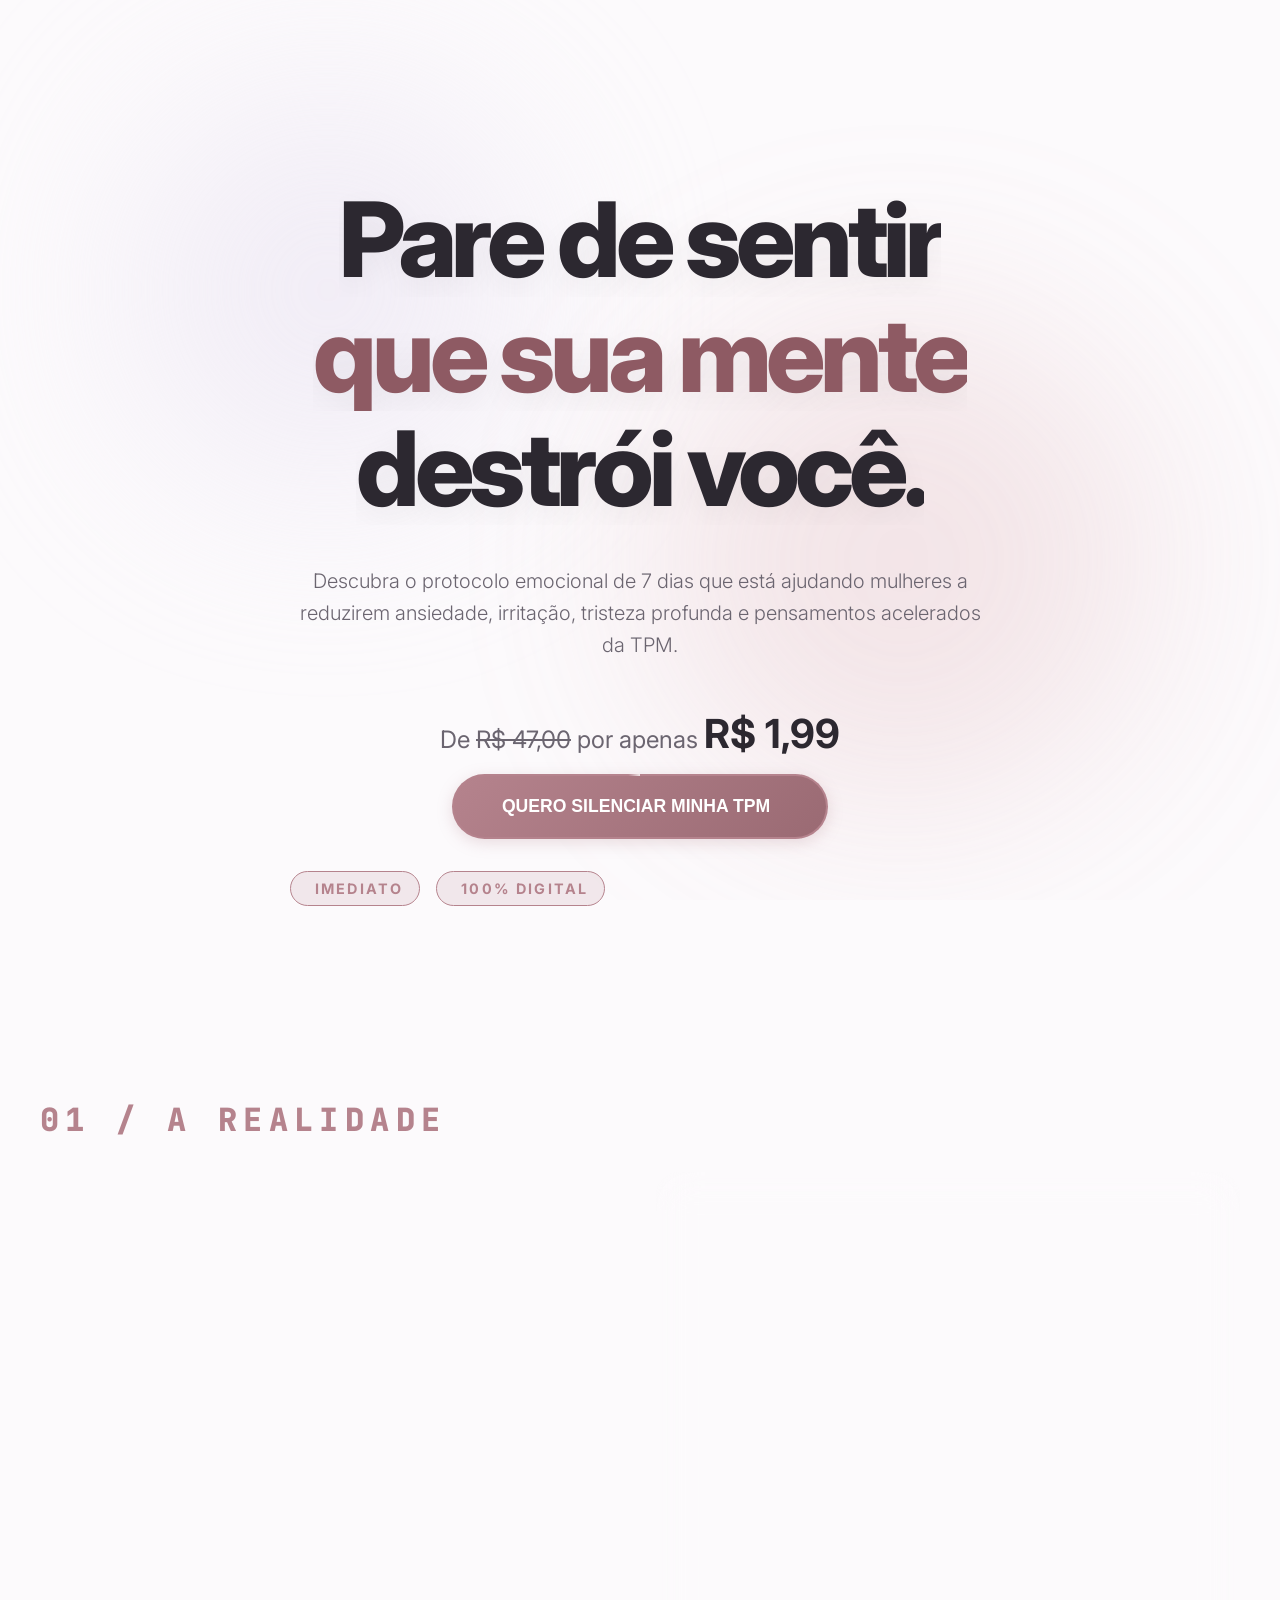
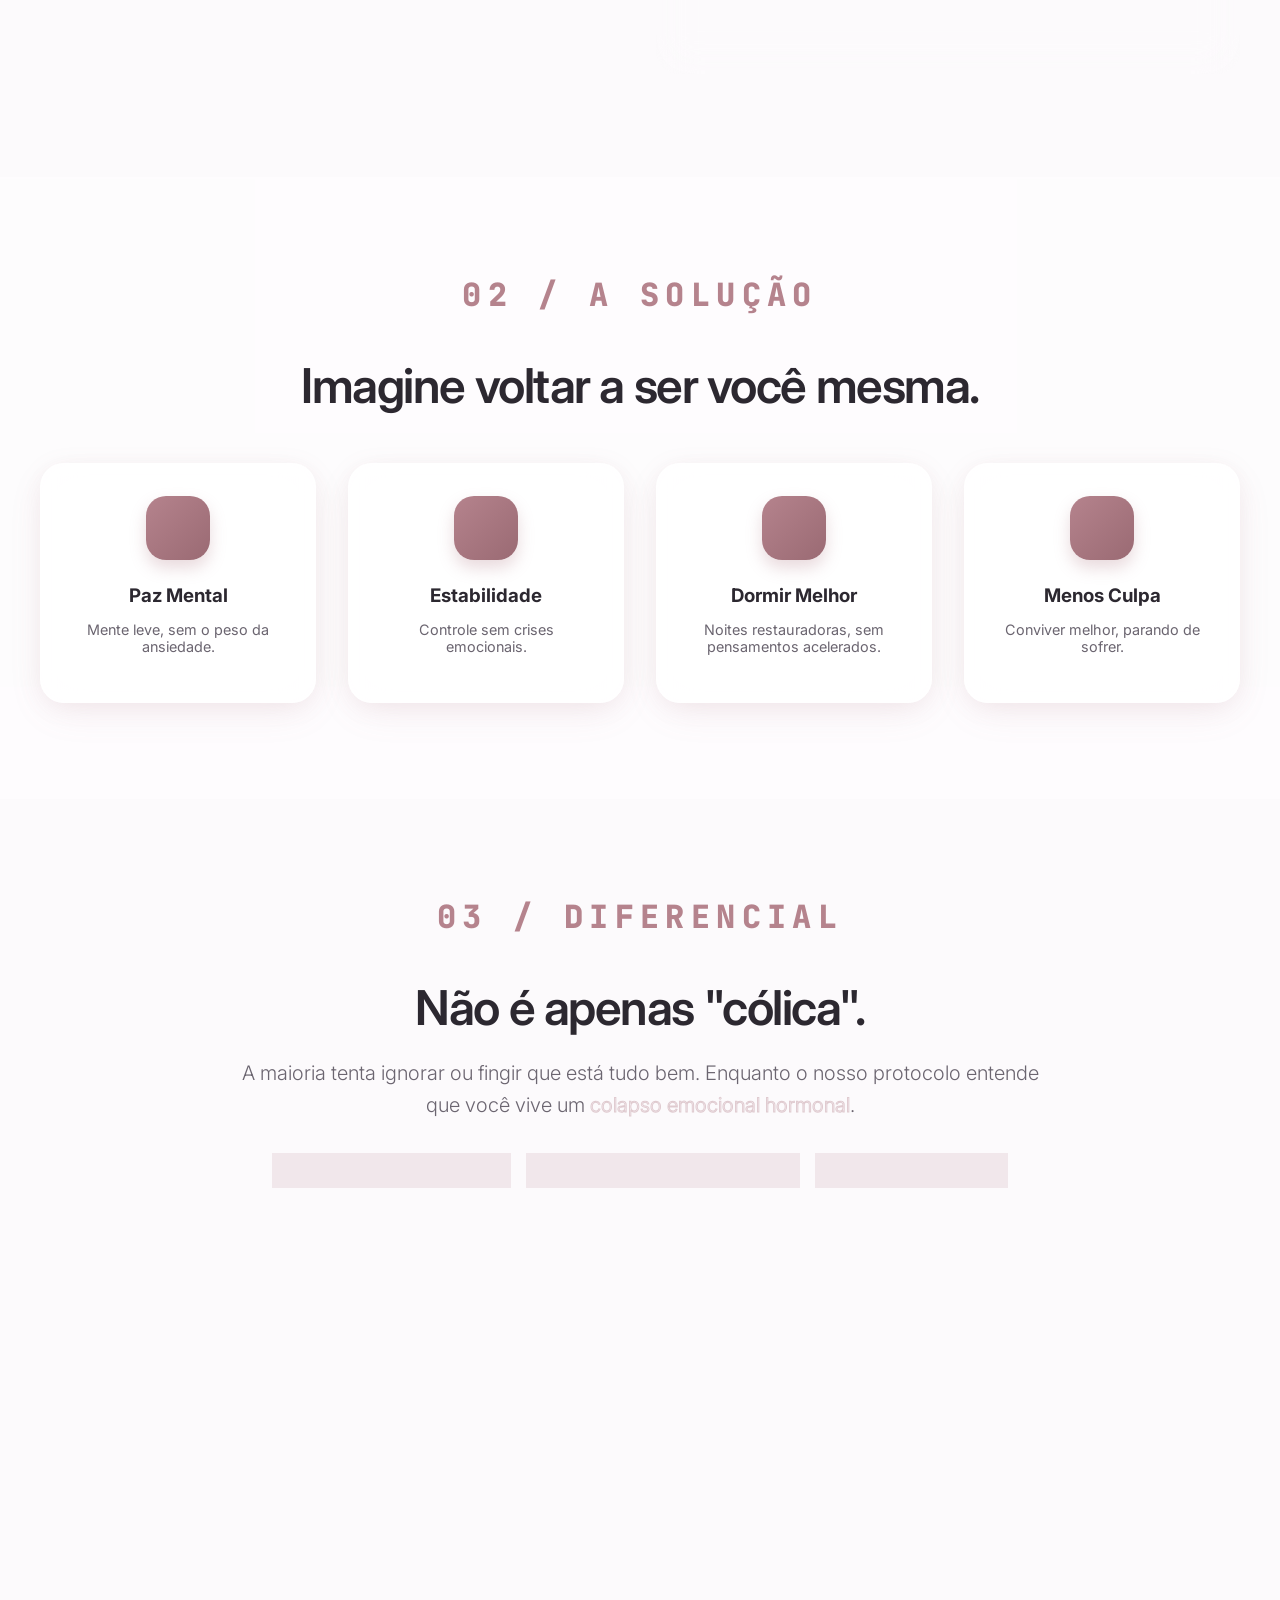
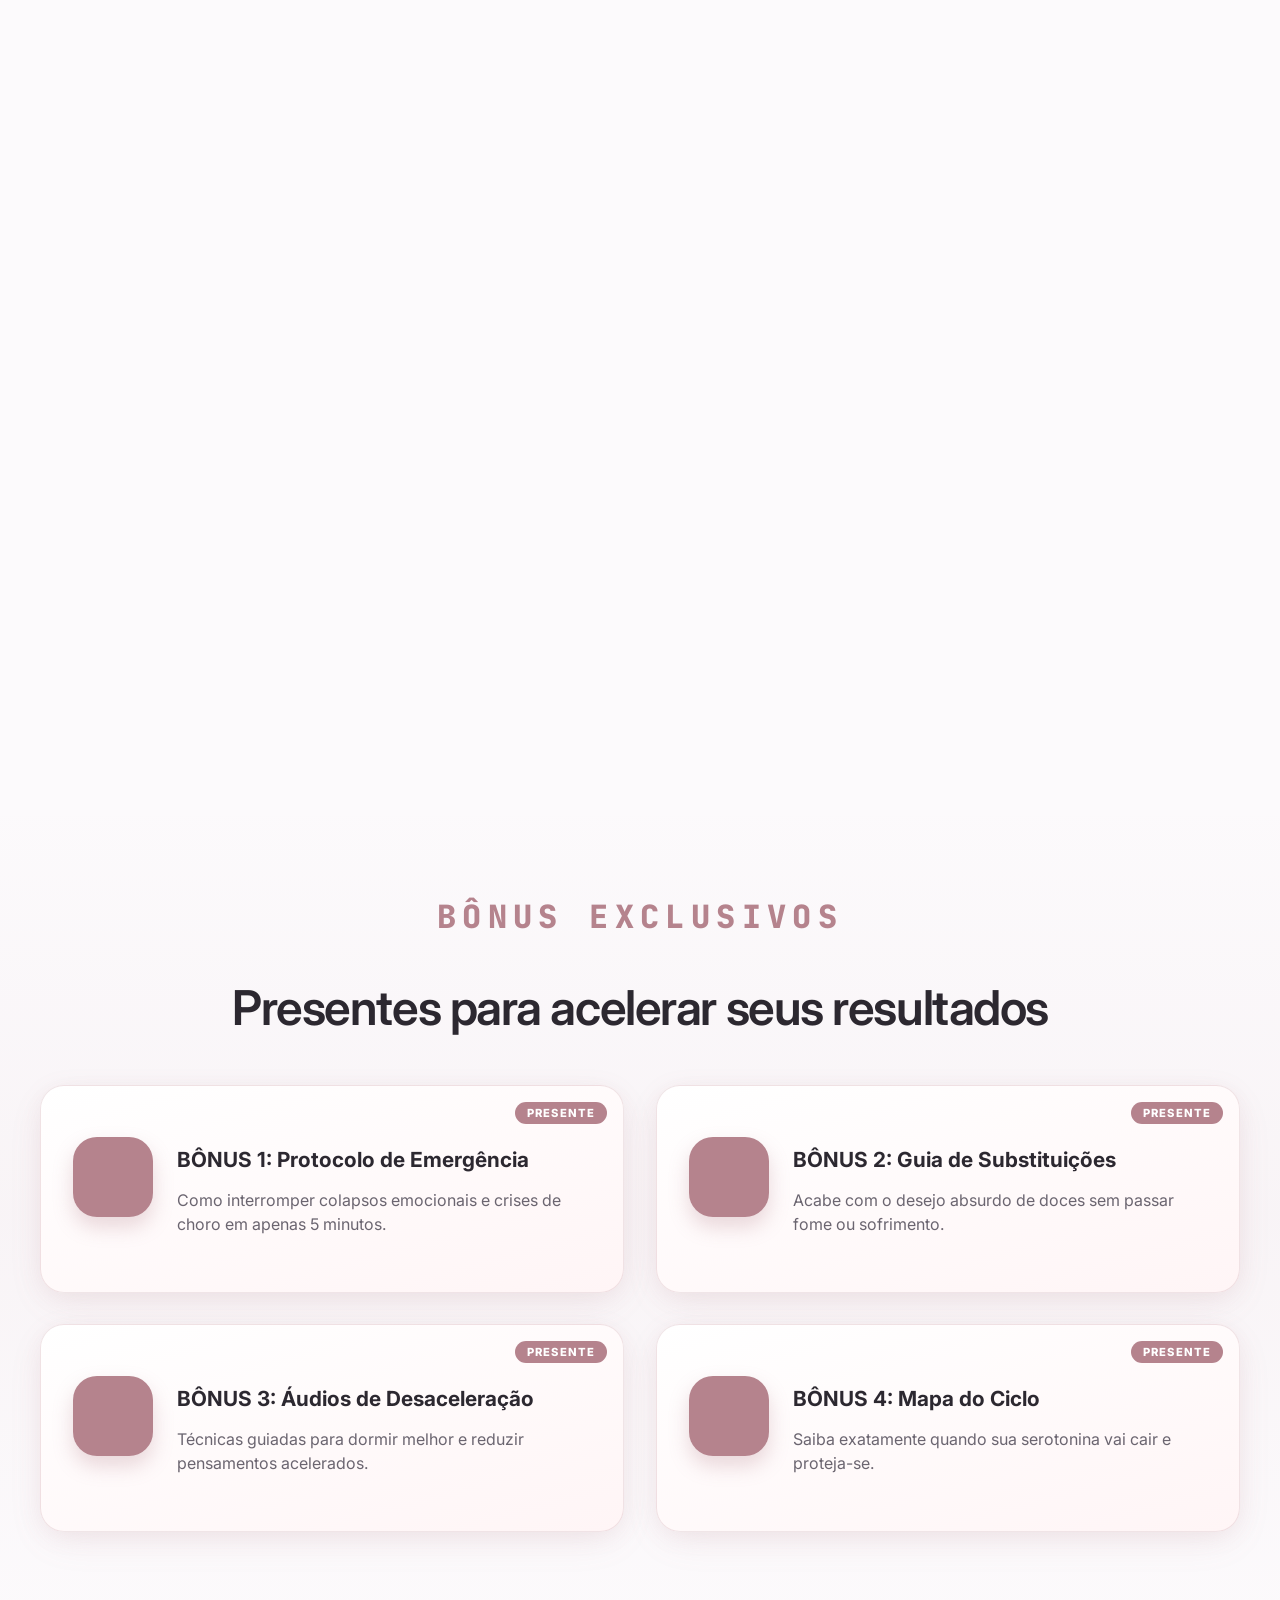
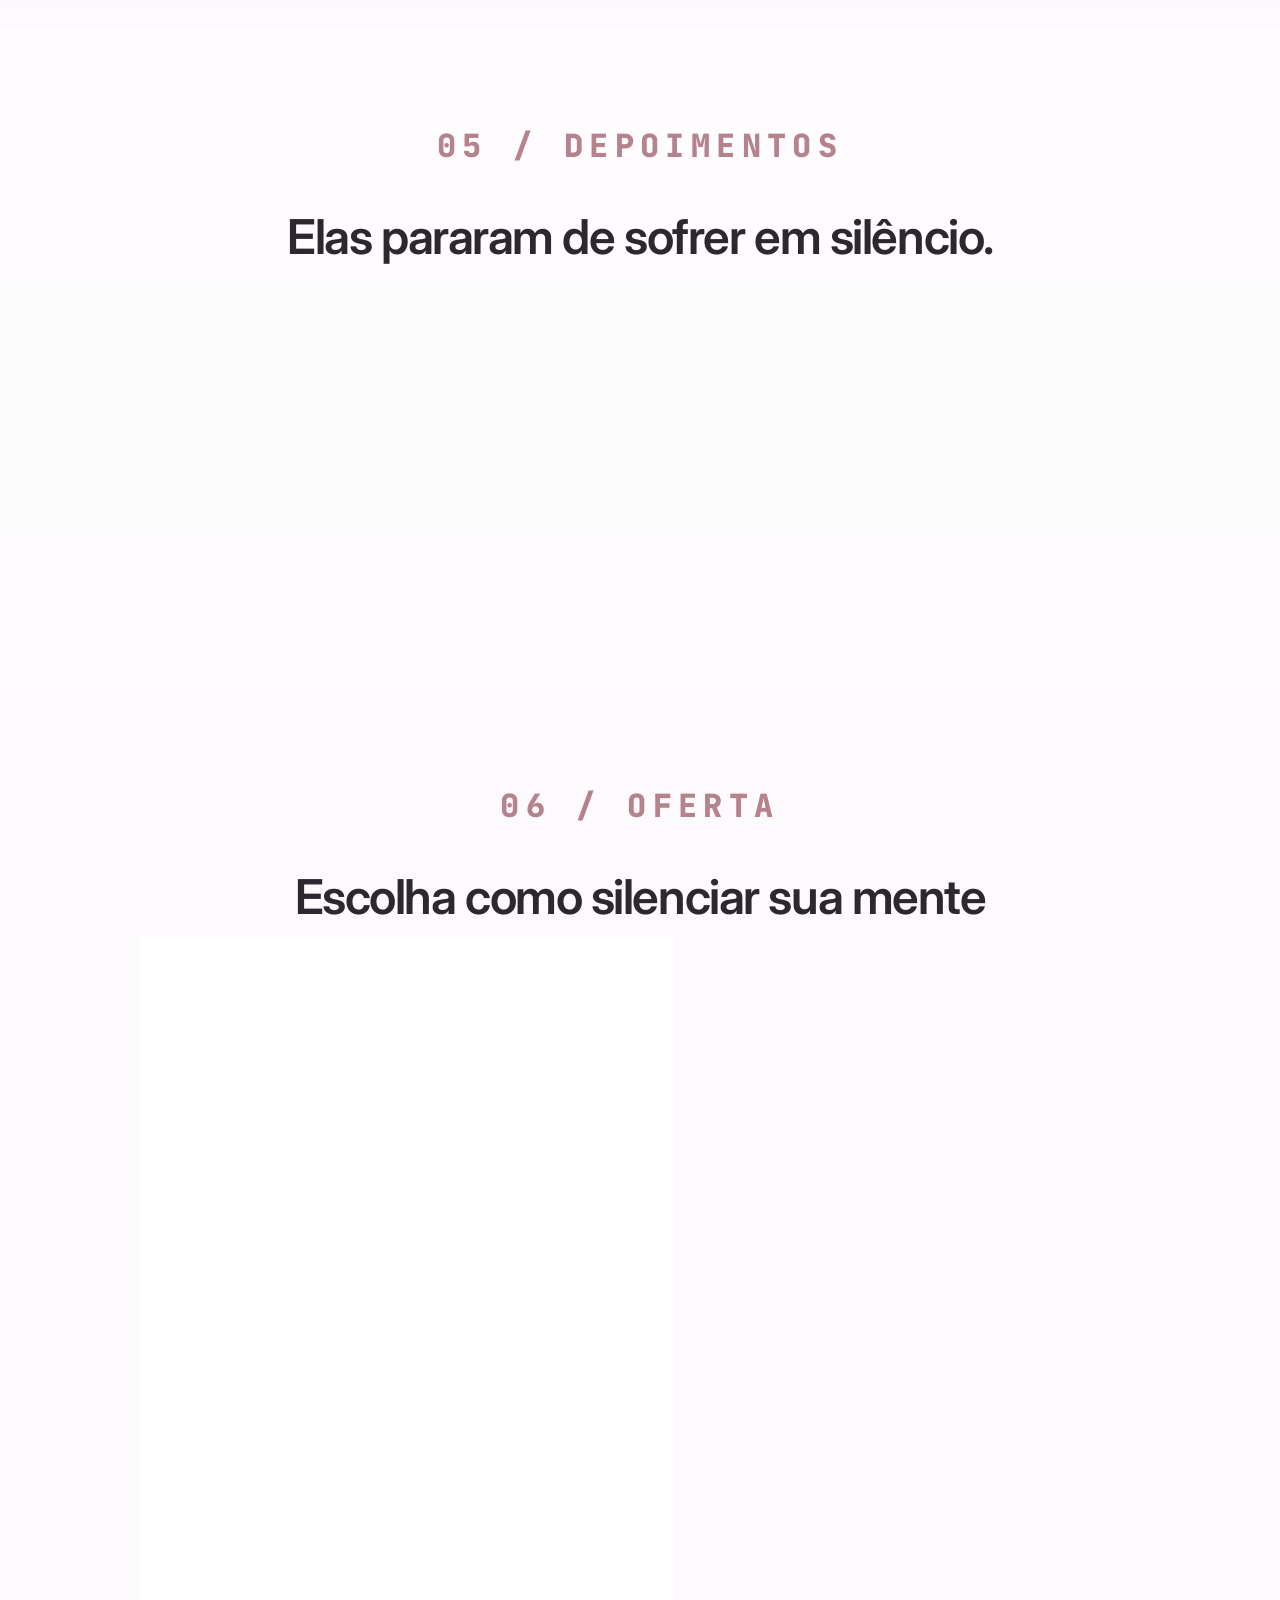
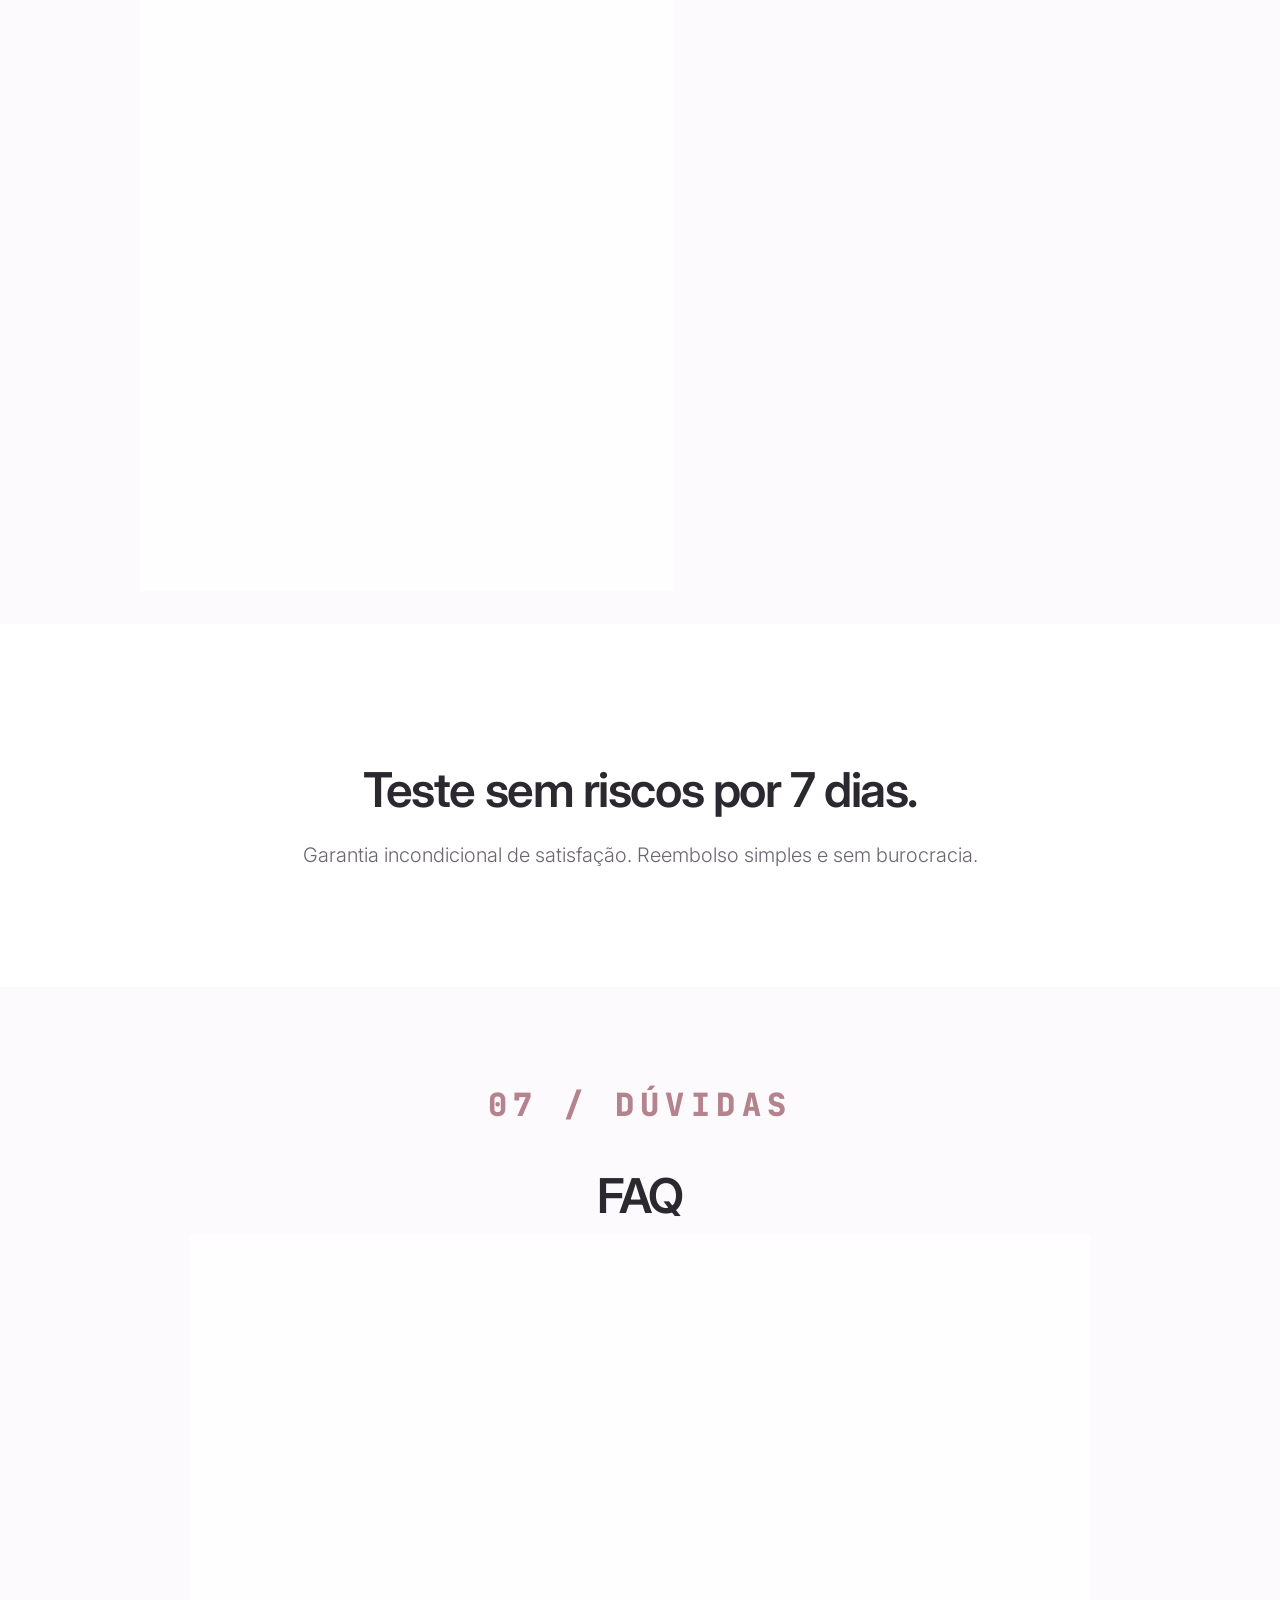
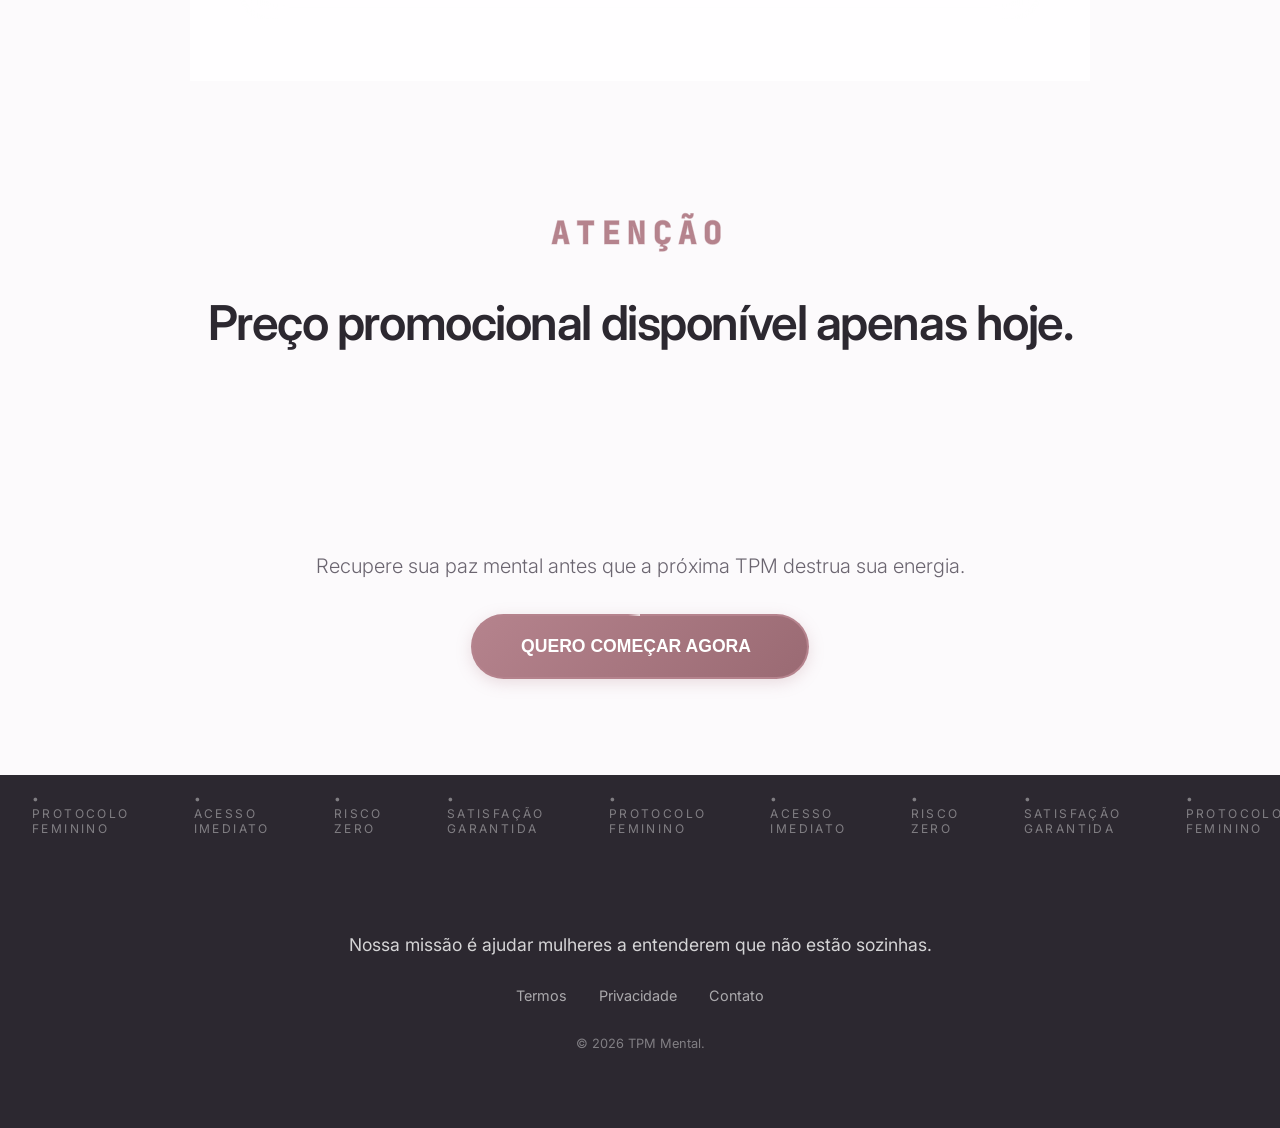
==== commit db38c9e9: "Atualizações" ====
--- a/index.html
+++ b/index.html
@@ -23,8 +23,7 @@
 
             <h1 class="h1-display">
                 <div class="hero-text-mask"><span class="block">Pare de sentir</span></div><br>
-                <div class="hero-text-mask"><span class="block text-transparent-stroke" data-text="que sua mente">que
-                        sua mente</span></div><br>
+                <div class="hero-text-mask"><span class="block" style="color: #8e5a63;">que sua mente</span></div><br>
                 <div class="hero-text-mask"><span class="block">destrói você.</span></div>
             </h1>
 
@@ -90,9 +89,8 @@
                 </div>
                 <div class="glow-card motion-enter delay-300 hover-lift"
                     style="height: 500px; overflow: hidden; background: linear-gradient(135deg, var(--bg-surface), var(--accent-secondary));">
-                    <img src="https://i.postimg.cc/LsnKB8w0/8a7c0f39-414f-45ae-9909-3d5e8b2b2030.png" 
-                         alt="Representação do impacto emocional" 
-                         style="width: 100%; height: 100%; object-fit: cover;">
+                    <img src="https://i.postimg.cc/LsnKB8w0/8a7c0f39-414f-45ae-9909-3d5e8b2b2030.png"
+                        alt="Representação do impacto emocional" style="width: 100%; height: 100%; object-fit: cover;">
                 </div>
             </div>
         </div>
@@ -104,7 +102,7 @@
             <span class="section-label font-mono text-center">02 / A Solução</span>
             <h2 class="h2-section text-center mb-12">Imagine voltar a ser você mesma.</h2>
 
-            <div class="grid-4">
+            <div class="grid-4 mobile-carousel">
                 <div class="glow-card hover-lift motion-enter delay-100" style="padding: 2rem; text-align: center;">
                     <div class="icon-box mx-auto"><iconify-icon icon="solar:leaf-linear"></iconify-icon></div>
                     <h3 style="margin-bottom: 0.5rem;">Paz Mental</h3>
@@ -140,10 +138,17 @@
                 <span class="text-transparent-stroke font-bold" data-text="colapso emocional hormonal">colapso emocional
                     hormonal</span>.
             </p>
-            <div class="flex justify-center flex-wrap gap-4 motion-enter delay-200" style="width: 100%; max-width: 900px; margin: 0 auto;">
-                <div class="badge-mono" style="justify-content: center;"><iconify-icon icon="solar:star-fall-linear"></iconify-icon> Atua no Emocional</div>
-                <div class="badge-mono" style="justify-content: center;"><iconify-icon icon="solar:star-fall-linear"></iconify-icon> Combate a Inflamação</div>
-                <div class="badge-mono" style="justify-content: center;"><iconify-icon icon="solar:star-fall-linear"></iconify-icon> Acalma o Caos</div>
+            <div class="badges-marquee-container motion-enter delay-200">
+                <div class="badges-marquee-track">
+                    <!-- Grupo 1 -->
+                    <div class="badge-mono"><iconify-icon icon="solar:star-fall-linear"></iconify-icon> Atua no Emocional</div>
+                    <div class="badge-mono"><iconify-icon icon="solar:star-fall-linear"></iconify-icon> Combate a Inflamação</div>
+                    <div class="badge-mono"><iconify-icon icon="solar:star-fall-linear"></iconify-icon> Acalma o Caos</div>
+                    <!-- Grupo 2 (Duplicado para o loop) -->
+                    <div class="badge-mono"><iconify-icon icon="solar:star-fall-linear"></iconify-icon> Atua no Emocional</div>
+                    <div class="badge-mono"><iconify-icon icon="solar:star-fall-linear"></iconify-icon> Combate a Inflamação</div>
+                    <div class="badge-mono"><iconify-icon icon="solar:star-fall-linear"></iconify-icon> Acalma o Caos</div>
+                </div>
             </div>
         </div>
     </section>
@@ -155,71 +160,87 @@
                 <div class="motion-enter delay-100">
                     <span class="section-label font-mono">04 / Benefícios</span>
                     <h2 class="h2-section">O que tem dentro do protocolo</h2>
-                    <ul class="feature-list mt-8" style="display: flex; flex-direction: column; gap: 1.5rem;">
+                    <ul class="feature-list mt-8">
                         <!-- Item 1 -->
-                        <li class="glow-card hover-lift" style="padding: 1.2rem; display: flex; align-items: center; gap: 1.5rem; border-left: 4px solid var(--accent-primary);">
-                            <div class="icon-box" style="width: 56px; height: 56px; margin: 0; background: var(--accent-secondary); color: var(--accent-primary); box-shadow: none; border-radius: 16px;">
-                                <iconify-icon icon="solar:shield-up-bold-duotone" style="font-size: 28px;"></iconify-icon>
+                        <li class="glow-card hover-lift">
+                            <div class="icon-box">
+                                <iconify-icon icon="solar:shield-up-bold-duotone"
+                                    style="font-size: 28px;"></iconify-icon>
                             </div>
                             <div style="flex:1;">
-                                <div style="font-weight: 700; color: var(--text-main); font-size: 1.1rem; margin-bottom: 0.1rem;">
+                                <div
+                                    style="font-weight: 700; color: var(--text-main); font-size: 1.1rem; margin-bottom: 0.1rem;">
                                     Exercícios anti-crise emocional</div>
-                                <div style="color: var(--text-muted); font-size: 0.95rem;">Menos explosões de raiva e sentimento de culpa</div>
+                                <div style="color: var(--text-muted); font-size: 0.95rem;">Menos explosões de raiva e
+                                    sentimento de culpa</div>
                             </div>
                         </li>
                         <!-- Item 2 -->
-                        <li class="glow-card hover-lift" style="padding: 1.2rem; display: flex; align-items: center; gap: 1.5rem; border-left: 4px solid var(--accent-primary);">
-                            <div class="icon-box" style="width: 56px; height: 56px; margin: 0; background: var(--accent-secondary); color: var(--accent-primary); box-shadow: none; border-radius: 16px;">
-                                <iconify-icon icon="solar:clock-circle-bold-duotone" style="font-size: 28px;"></iconify-icon>
+                        <li class="glow-card hover-lift">
+                            <div class="icon-box">
+                                <iconify-icon icon="solar:clock-circle-bold-duotone"
+                                    style="font-size: 28px;"></iconify-icon>
                             </div>
                             <div style="flex:1;">
-                                <div style="font-weight: 700; color: var(--text-main); font-size: 1.1rem; margin-bottom: 0.1rem;">
+                                <div
+                                    style="font-weight: 700; color: var(--text-main); font-size: 1.1rem; margin-bottom: 0.1rem;">
                                     Rotina anti-ansiedade hormonal</div>
-                                <div style="color: var(--text-muted); font-size: 0.95rem;">Mais estabilidade emocional durante todo o mês</div>
+                                <div style="color: var(--text-muted); font-size: 0.95rem;">Mais estabilidade emocional
+                                    durante todo o mês</div>
                             </div>
                         </li>
                         <!-- Item 3 -->
-                        <li class="glow-card hover-lift" style="padding: 1.2rem; display: flex; align-items: center; gap: 1.5rem; border-left: 4px solid var(--accent-primary);">
-                            <div class="icon-box" style="width: 56px; height: 56px; margin: 0; background: var(--accent-secondary); color: var(--accent-primary); box-shadow: none; border-radius: 16px;">
+                        <li class="glow-card hover-lift">
+                            <div class="icon-box">
                                 <iconify-icon icon="solar:apple-bold-duotone" style="font-size: 28px;"></iconify-icon>
                             </div>
                             <div style="flex:1;">
-                                <div style="font-weight: 700; color: var(--text-main); font-size: 1.1rem; margin-bottom: 0.1rem;">
+                                <div
+                                    style="font-weight: 700; color: var(--text-main); font-size: 1.1rem; margin-bottom: 0.1rem;">
                                     Estratégias anti-compulsão</div>
-                                <div style="color: var(--text-muted); font-size: 0.95rem;">Controle total sobre exageros alimentares</div>
+                                <div style="color: var(--text-muted); font-size: 0.95rem;">Controle total sobre exageros
+                                    alimentares</div>
                             </div>
                         </li>
                         <!-- Item 4 -->
-                        <li class="glow-card hover-lift" style="padding: 1.2rem; display: flex; align-items: center; gap: 1.5rem; border-left: 4px solid var(--accent-primary);">
-                            <div class="icon-box" style="width: 56px; height: 56px; margin: 0; background: var(--accent-secondary); color: var(--accent-primary); box-shadow: none; border-radius: 16px;">
-                                <iconify-icon icon="solar:tuning-square-bold-duotone" style="font-size: 28px;"></iconify-icon>
+                        <li class="glow-card hover-lift">
+                            <div class="icon-box">
+                                <iconify-icon icon="solar:tuning-square-bold-duotone"
+                                    style="font-size: 28px;"></iconify-icon>
                             </div>
                             <div style="flex:1;">
-                                <div style="font-weight: 700; color: var(--text-main); font-size: 1.1rem; margin-bottom: 0.1rem;">
+                                <div
+                                    style="font-weight: 700; color: var(--text-main); font-size: 1.1rem; margin-bottom: 0.1rem;">
                                     Técnica de estabilização mental</div>
-                                <div style="color: var(--text-muted); font-size: 0.95rem;">Fim da neblina mental e da confusão constante</div>
+                                <div style="color: var(--text-muted); font-size: 0.95rem;">Fim da neblina mental e da
+                                    confusão constante</div>
                             </div>
                         </li>
                         <!-- Item 5 -->
-                        <li class="glow-card hover-lift" style="padding: 1.2rem; display: flex; align-items: center; gap: 1.5rem; border-left: 4px solid var(--accent-primary);">
-                            <div class="icon-box" style="width: 56px; height: 56px; margin: 0; background: var(--accent-secondary); color: var(--accent-primary); box-shadow: none; border-radius: 16px;">
+                        <li class="glow-card hover-lift">
+                            <div class="icon-box">
                                 <iconify-icon icon="solar:leaf-bold-duotone" style="font-size: 28px;"></iconify-icon>
                             </div>
                             <div style="flex:1;">
-                                <div style="font-weight: 700; color: var(--text-main); font-size: 1.1rem; margin-bottom: 0.1rem;">
+                                <div
+                                    style="font-weight: 700; color: var(--text-main); font-size: 1.1rem; margin-bottom: 0.1rem;">
                                     Guia de alimentos anti-caos</div>
-                                <div style="color: var(--text-muted); font-size: 0.95rem;">Desinflamação profunda do corpo e da mente</div>
+                                <div style="color: var(--text-muted); font-size: 0.95rem;">Desinflamação profunda do
+                                    corpo e da mente</div>
                             </div>
                         </li>
                         <!-- Item 6 -->
-                        <li class="glow-card hover-lift" style="padding: 1.2rem; display: flex; align-items: center; gap: 1.5rem; border-left: 4px solid var(--accent-primary);">
-                            <div class="icon-box" style="width: 56px; height: 56px; margin: 0; background: var(--accent-secondary); color: var(--accent-primary); box-shadow: none; border-radius: 16px;">
-                                <iconify-icon icon="solar:map-point-wave-bold-duotone" style="font-size: 28px;"></iconify-icon>
+                        <li class="glow-card hover-lift">
+                            <div class="icon-box">
+                                <iconify-icon icon="solar:map-point-wave-bold-duotone"
+                                    style="font-size: 28px;"></iconify-icon>
                             </div>
                             <div style="flex:1;">
-                                <div style="font-weight: 700; color: var(--text-main); font-size: 1.1rem; margin-bottom: 0.1rem;">
+                                <div
+                                    style="font-weight: 700; color: var(--text-main); font-size: 1.1rem; margin-bottom: 0.1rem;">
                                     Mapa emocional do ciclo</div>
-                                <div style="color: var(--text-muted); font-size: 0.95rem;">Antecipar e dominar cada fase emocional</div>
+                                <div style="color: var(--text-muted); font-size: 0.95rem;">Antecipar e dominar cada fase
+                                    emocional</div>
                             </div>
                         </li>
                     </ul>
@@ -228,9 +249,8 @@
                     style="display: flex; align-items: center; justify-content: center;">
                     <div class="glow-card hover-lift"
                         style="width: 100%; max-width: 450px; height: 550px; overflow: hidden; background: var(--bg-surface); margin: 0 auto;">
-                        <img src="https://i.postimg.cc/9fK3xjjV/Chat-GPT-Image-9-de-mai-de-2026-19-20-54.png" 
-                             alt="Mockup do Protocolo 7 Dias" 
-                             style="width: 100%; height: 100%; object-fit: cover;">
+                        <img src="https://i.postimg.cc/9fK3xjjV/Chat-GPT-Image-9-de-mai-de-2026-19-20-54.png"
+                            alt="Mockup do Protocolo 7 Dias" style="width: 100%; height: 100%; object-fit: cover;">
                     </div>
                 </div>
             </div>
@@ -238,46 +258,67 @@
     </section>
 
     <!-- 5.5 BONUSES -->
-    <section class="section-py" style="background: linear-gradient(to bottom, transparent, rgba(181, 131, 141, 0.05), transparent);">
+    <section class="section-py"
+        style="background: linear-gradient(to bottom, transparent, rgba(181, 131, 141, 0.05), transparent);">
         <div class="container">
             <span class="section-label font-mono text-center">Bônus Exclusivos</span>
             <h2 class="h2-section text-center mb-12">Presentes para acelerar seus resultados</h2>
-            
-            <div class="grid-2">
+
+            <div class="grid-2 mobile-carousel">
                 <!-- Bonus 1 -->
-                <div class="glow-card bonus-card hover-lift motion-enter delay-100" style="padding: 2.5rem 2rem; display: flex; gap: 1.5rem; align-items: center;">
+                <div class="glow-card bonus-card hover-lift motion-enter delay-100">
                     <div class="bonus-badge">Presente</div>
-                    <div class="icon-box" style="flex-shrink: 0; background: var(--accent-primary); width: 80px; height: 80px; border-radius: 24px; box-shadow: 0 10px 20px rgba(181, 131, 141, 0.3);"><iconify-icon icon="solar:gift-bold-duotone" style="color: #fff; font-size: 40px;"></iconify-icon></div>
+                    <div class="icon-box"
+                        style="flex-shrink: 0; background: var(--accent-primary); width: 80px; height: 80px; border-radius: 24px; box-shadow: 0 10px 20px rgba(181, 131, 141, 0.3);">
+                        <iconify-icon icon="solar:gift-bold-duotone"
+                            style="color: #fff; font-size: 40px;"></iconify-icon></div>
                     <div>
-                        <h3 style="margin-bottom: 0.5rem; color: var(--text-main); font-size: 1.3rem;">BÔNUS 1: Protocolo de Emergência</h3>
-                        <p style="font-size: 1rem; color: var(--text-muted); line-height: 1.5;">Como interromper colapsos emocionais e crises de choro em apenas 5 minutos.</p>
+                        <h3 style="margin-bottom: 0.5rem; color: var(--text-main); font-size: 1.3rem;">BÔNUS 1:
+                            Protocolo de Emergência</h3>
+                        <p style="font-size: 1rem; color: var(--text-muted); line-height: 1.5;">Como interromper
+                            colapsos emocionais e crises de choro em apenas 5 minutos.</p>
                     </div>
                 </div>
                 <!-- Bonus 2 -->
-                <div class="glow-card bonus-card hover-lift motion-enter delay-200" style="padding: 2.5rem 2rem; display: flex; gap: 1.5rem; align-items: center;">
+                <div class="glow-card bonus-card hover-lift motion-enter delay-200">
                     <div class="bonus-badge">Presente</div>
-                    <div class="icon-box" style="flex-shrink: 0; background: var(--accent-primary); width: 80px; height: 80px; border-radius: 24px; box-shadow: 0 10px 20px rgba(181, 131, 141, 0.3);"><iconify-icon icon="solar:tea-cup-bold-duotone" style="color: #fff; font-size: 40px;"></iconify-icon></div>
+                    <div class="icon-box"
+                        style="flex-shrink: 0; background: var(--accent-primary); width: 80px; height: 80px; border-radius: 24px; box-shadow: 0 10px 20px rgba(181, 131, 141, 0.3);">
+                        <iconify-icon icon="solar:tea-cup-bold-duotone"
+                            style="color: #fff; font-size: 40px;"></iconify-icon></div>
                     <div>
-                        <h3 style="margin-bottom: 0.5rem; color: var(--text-main); font-size: 1.3rem;">BÔNUS 2: Guia de Substituições</h3>
-                        <p style="font-size: 1rem; color: var(--text-muted); line-height: 1.5;">Acabe com o desejo absurdo de doces sem passar fome ou sofrimento.</p>
+                        <h3 style="margin-bottom: 0.5rem; color: var(--text-main); font-size: 1.3rem;">BÔNUS 2: Guia de
+                            Substituições</h3>
+                        <p style="font-size: 1rem; color: var(--text-muted); line-height: 1.5;">Acabe com o desejo
+                            absurdo de doces sem passar fome ou sofrimento.</p>
                     </div>
                 </div>
                 <!-- Bonus 3 -->
-                <div class="glow-card bonus-card hover-lift motion-enter delay-300" style="padding: 2.5rem 2rem; display: flex; gap: 1.5rem; align-items: center;">
+                <div class="glow-card bonus-card hover-lift motion-enter delay-300">
                     <div class="bonus-badge">Presente</div>
-                    <div class="icon-box" style="flex-shrink: 0; background: var(--accent-primary); width: 80px; height: 80px; border-radius: 24px; box-shadow: 0 10px 20px rgba(181, 131, 141, 0.3);"><iconify-icon icon="solar:headphones-round-bold-duotone" style="color: #fff; font-size: 40px;"></iconify-icon></div>
+                    <div class="icon-box"
+                        style="flex-shrink: 0; background: var(--accent-primary); width: 80px; height: 80px; border-radius: 24px; box-shadow: 0 10px 20px rgba(181, 131, 141, 0.3);">
+                        <iconify-icon icon="solar:headphones-round-bold-duotone"
+                            style="color: #fff; font-size: 40px;"></iconify-icon></div>
                     <div>
-                        <h3 style="margin-bottom: 0.5rem; color: var(--text-main); font-size: 1.3rem;">BÔNUS 3: Áudios de Desaceleração</h3>
-                        <p style="font-size: 1rem; color: var(--text-muted); line-height: 1.5;">Técnicas guiadas para dormir melhor e reduzir pensamentos acelerados.</p>
+                        <h3 style="margin-bottom: 0.5rem; color: var(--text-main); font-size: 1.3rem;">BÔNUS 3: Áudios
+                            de Desaceleração</h3>
+                        <p style="font-size: 1rem; color: var(--text-muted); line-height: 1.5;">Técnicas guiadas para
+                            dormir melhor e reduzir pensamentos acelerados.</p>
                     </div>
                 </div>
                 <!-- Bonus 4 -->
-                <div class="glow-card bonus-card hover-lift motion-enter delay-500" style="padding: 2.5rem 2rem; display: flex; gap: 1.5rem; align-items: center;">
+                <div class="glow-card bonus-card hover-lift motion-enter delay-500">
                     <div class="bonus-badge">Presente</div>
-                    <div class="icon-box" style="flex-shrink: 0; background: var(--accent-primary); width: 80px; height: 80px; border-radius: 24px; box-shadow: 0 10px 20px rgba(181, 131, 141, 0.3);"><iconify-icon icon="solar:calendar-mark-bold-duotone" style="color: #fff; font-size: 40px;"></iconify-icon></div>
+                    <div class="icon-box"
+                        style="flex-shrink: 0; background: var(--accent-primary); width: 80px; height: 80px; border-radius: 24px; box-shadow: 0 10px 20px rgba(181, 131, 141, 0.3);">
+                        <iconify-icon icon="solar:calendar-mark-bold-duotone"
+                            style="color: #fff; font-size: 40px;"></iconify-icon></div>
                     <div>
-                        <h3 style="margin-bottom: 0.5rem; color: var(--text-main); font-size: 1.3rem;">BÔNUS 4: Mapa do Ciclo</h3>
-                        <p style="font-size: 1rem; color: var(--text-muted); line-height: 1.5;">Saiba exatamente quando sua serotonina vai cair e proteja-se.</p>
+                        <h3 style="margin-bottom: 0.5rem; color: var(--text-main); font-size: 1.3rem;">BÔNUS 4: Mapa do
+                            Ciclo</h3>
+                        <p style="font-size: 1rem; color: var(--text-muted); line-height: 1.5;">Saiba exatamente quando
+                            sua serotonina vai cair e proteja-se.</p>
                     </div>
                 </div>
             </div>
@@ -790,30 +831,23 @@
                             <div class="price-tag" style="color: #fff;"><span class="price-currency">R$</span>37,90
                             </div>
                             <ul class="feature-list mt-8">
-                                <li style="color: rgba(255,255,255,0.8);"><iconify-icon icon="solar:check-circle-bold"
-                                        style="color: var(--accent-primary);"></iconify-icon> 7 Dias Para Silenciar a
+                                <li style="color: rgba(255,255,255,0.8);"><iconify-icon icon="solar:check-circle-bold"></iconify-icon> 7 Dias Para Silenciar a
                                     TPM Mental</li>
-                                <li style="color: rgba(255,255,255,0.8);"><iconify-icon icon="solar:check-circle-bold"
-                                        style="color: var(--accent-primary);"></iconify-icon> Alimentos anti-caos
+                                <li style="color: rgba(255,255,255,0.8);"><iconify-icon icon="solar:check-circle-bold"></iconify-icon> Alimentos anti-caos
                                     hormonal</li>
-                                <li style="color: rgba(255,255,255,0.8);"><iconify-icon icon="solar:check-circle-bold"
-                                        style="color: var(--accent-primary);"></iconify-icon> Checklist modo
+                                <li style="color: rgba(255,255,255,0.8);"><iconify-icon icon="solar:check-circle-bold"></iconify-icon> Checklist modo
                                     sobrevivência</li>
-                                <li style="color: rgba(255,255,255,0.8);"><iconify-icon icon="solar:check-circle-bold"
-                                        style="color: var(--accent-primary);"></iconify-icon> Exercícios de emergência
+                                <li style="color: rgba(255,255,255,0.8);"><iconify-icon icon="solar:check-circle-bold"></iconify-icon> Exercícios de emergência
                                     emocional</li>
-                                <li style="color: rgba(255,255,255,0.8);"><iconify-icon icon="solar:check-circle-bold"
-                                        style="color: var(--accent-primary);"></iconify-icon> Redução de gatilhos
+                                <li style="color: rgba(255,255,255,0.8);"><iconify-icon icon="solar:check-circle-bold"></iconify-icon> Redução de gatilhos
                                     inflamatórios</li>
-                                <li style="color: rgba(255,255,255,0.8);"><iconify-icon icon="solar:check-circle-bold"
-                                        style="color: var(--accent-primary);"></iconify-icon> Rotina anti-crise
+                                <li style="color: rgba(255,255,255,0.8);"><iconify-icon icon="solar:check-circle-bold"></iconify-icon> Rotina anti-crise
                                     emocional</li>
-                                <li style="color: rgba(255,255,255,0.8);"><iconify-icon icon="solar:check-circle-bold"
-                                        style="color: var(--accent-primary);"></iconify-icon> Técnica de estabilização
+                                <li style="color: rgba(255,255,255,0.8);"><iconify-icon icon="solar:check-circle-bold"></iconify-icon> Técnica de estabilização
                                     mental pré-menstrual</li>
                                 <li style="color: rgba(255,255,255,0.8); align-items: flex-start;">
                                     <iconify-icon icon="solar:check-circle-bold"
-                                        style="color: var(--accent-primary); margin-top: 2px;"></iconify-icon>
+                                        style="margin-top: 2px;"></iconify-icon>
                                     <div>
                                         <strong style="color: #fff;">🎁 BÔNUS 1</strong>
                                         <ul
--- a/style.css
+++ b/style.css
@@ -166,6 +166,10 @@
 .bonus-card {
     background: linear-gradient(165deg, #ffffff 0%, #fff5f6 100%);
     border: 1px solid rgba(181, 131, 141, 0.2);
+    padding: 2.5rem 2rem;
+    display: flex;
+    gap: 1.5rem;
+    align-items: center;
 }
 
 .bonus-card:hover {
@@ -195,12 +199,110 @@
 .badge-dot { width: 6px; height: 6px; border-radius: 50%; background: var(--accent-primary); animation: pulse 2s infinite; }
 @keyframes pulse { 0%, 100% { opacity: 1; } 50% { opacity: 0.5; } }
 
+/* Badges Marquee */
+.badges-marquee-container {
+    width: 100%;
+    max-width: 900px;
+    margin: 0 auto;
+}
+.badges-marquee-track {
+    display: flex;
+    justify-content: center;
+    flex-wrap: wrap;
+    gap: 1rem;
+}
+.badges-marquee-track .badge-mono:nth-child(n+4) {
+    display: none;
+}
+
+@media (max-width: 768px) {
+    .badges-marquee-container {
+        overflow: hidden;
+        padding: 0.5rem 0;
+        mask-image: linear-gradient(to right, transparent, black 10%, black 90%, transparent);
+        -webkit-mask-image: linear-gradient(to right, transparent, black 10%, black 90%, transparent);
+    }
+    .badges-marquee-track {
+        flex-wrap: nowrap;
+        width: max-content;
+        animation: marqueeBadges 15s linear infinite;
+        justify-content: flex-start;
+        gap: 2rem;
+    }
+    .badges-marquee-track .badge-mono:nth-child(n+4) {
+        display: inline-flex;
+    }
+}
+
+@keyframes marqueeBadges {
+    0% { transform: translateX(0); }
+    100% { transform: translateX(calc(-50% - 1rem)); }
+}
+
 /* Typographic Utils */
-.h1-display { font-size: 6.5rem; font-weight: 800; letter-spacing: -0.05em; line-height: 1.05; margin-bottom: 2.5rem; color: var(--text-main); }
-@media (max-width: 768px) { .h1-display { font-size: 4rem; } }
+.h1-display { font-size: 6.5rem; font-weight: 800; letter-spacing: -0.05em; line-height: 1.05; margin-bottom: 2.5rem; color: var(--text-main); text-shadow: 0 10px 30px rgba(0,0,0,0.05); }
 .h2-section { font-size: 3rem; font-weight: 600; letter-spacing: -0.03em; margin-bottom: 1rem; color: var(--text-main); }
 .text-lead { font-size: 1.25rem; font-weight: 300; line-height: 1.6; color: var(--text-muted); }
 .section-label { font-size: 2rem; font-weight: 800; text-transform: uppercase; letter-spacing: 0.2em; color: var(--accent-primary); margin-bottom: 1.5rem; display: block; }
+
+@media (max-width: 768px) { 
+    .h1-display { font-size: 4rem; } 
+    .h2-section { font-size: 2.5rem; }
+    .section-label { font-size: 1.4rem; }
+    .text-lead { font-size: 1.15rem; }
+    
+    .container { text-align: center; }
+    .grid-2, .grid-3, .grid-4 { text-align: center; }
+    
+    /* Center feature list items on mobile */
+    .section-py:not(#plans) .feature-list li { 
+        flex-direction: column; 
+        text-align: center; 
+        align-items: center;
+        gap: 1rem;
+    }
+
+    .bonus-card {
+        flex-direction: column;
+        text-align: center;
+        padding: 2rem 1.5rem;
+    }
+    
+    /* Ensure titles don't wrap and stay centered */
+    .h1-display, .h2-section, h3 {
+        width: 100%;
+        max-width: 100%;
+    }
+
+    /* Mobile Carousel (Snap Scroll) */
+    .mobile-carousel {
+        display: flex !important;
+        overflow-x: auto;
+        scroll-snap-type: x mandatory;
+        gap: 1.5rem;
+        padding: 1rem 24px 2rem 24px;
+        margin: 0 -24px;
+        -webkit-overflow-scrolling: touch;
+        scroll-padding: 24px;
+    }
+    .mobile-carousel::-webkit-scrollbar {
+        display: none;
+    }
+    .mobile-carousel > * {
+        flex: 0 0 80%;
+        scroll-snap-align: center;
+    }
+}
+
+@media (max-width: 480px) {
+    .h1-display { 
+        font-size: 3.2rem; 
+        line-height: 1.1;
+        letter-spacing: -0.04em;
+    } 
+    .h2-section { font-size: 2rem; }
+    .bonus-card h3 { font-size: 1.2rem; }
+}
 
 /* Grids */
 .grid-2 { display: grid; grid-template-columns: repeat(2, 1fr); gap: 2rem; }
@@ -247,8 +349,33 @@
 .price-tag { font-size: 3.5rem; font-weight: 700; letter-spacing: -0.05em; color: var(--text-main); margin: 1rem 0; display: flex; align-items: flex-start; }
 .price-currency { font-size: 1.5rem; margin-top: 0.5rem; margin-right: 0.2rem; }
 .feature-list { list-style: none; padding: 0; margin: 0 0 2rem 0; }
-.feature-list li { display: flex; gap: 0.75rem; align-items: flex-start; margin-bottom: 1rem; color: var(--text-muted); font-size: 0.95rem; }
-.feature-list iconify-icon { color: var(--accent-primary); font-size: 1.2rem; flex-shrink: 0; }
+.feature-list li { 
+    display: flex; 
+    gap: 1.5rem; 
+    align-items: flex-start; 
+    margin-bottom: 1rem; 
+    color: var(--text-muted); 
+    font-size: 0.95rem;
+}
+
+/* Estilo de card para listas de benefícios (como na seção FAB) */
+.section-py:not(#plans) .feature-list li {
+    padding: 1.2rem;
+    background: rgba(255, 255, 255, 0.8);
+    border-radius: 24px;
+    border-left: 4px solid var(--accent-primary);
+}
+.feature-list iconify-icon { color: #8e5a63; font-size: 1.2rem; flex-shrink: 0; margin-top: 2px; }
+.feature-list .icon-box {
+    width: 56px; 
+    height: 56px; 
+    margin: 0; 
+    background: var(--accent-secondary); 
+    color: var(--accent-primary); 
+    box-shadow: none; 
+    border-radius: 16px;
+    flex-shrink: 0;
+}
 
 /* FAQ Accordion */
 .accordion-item { border-bottom: 1px solid var(--border-light); }
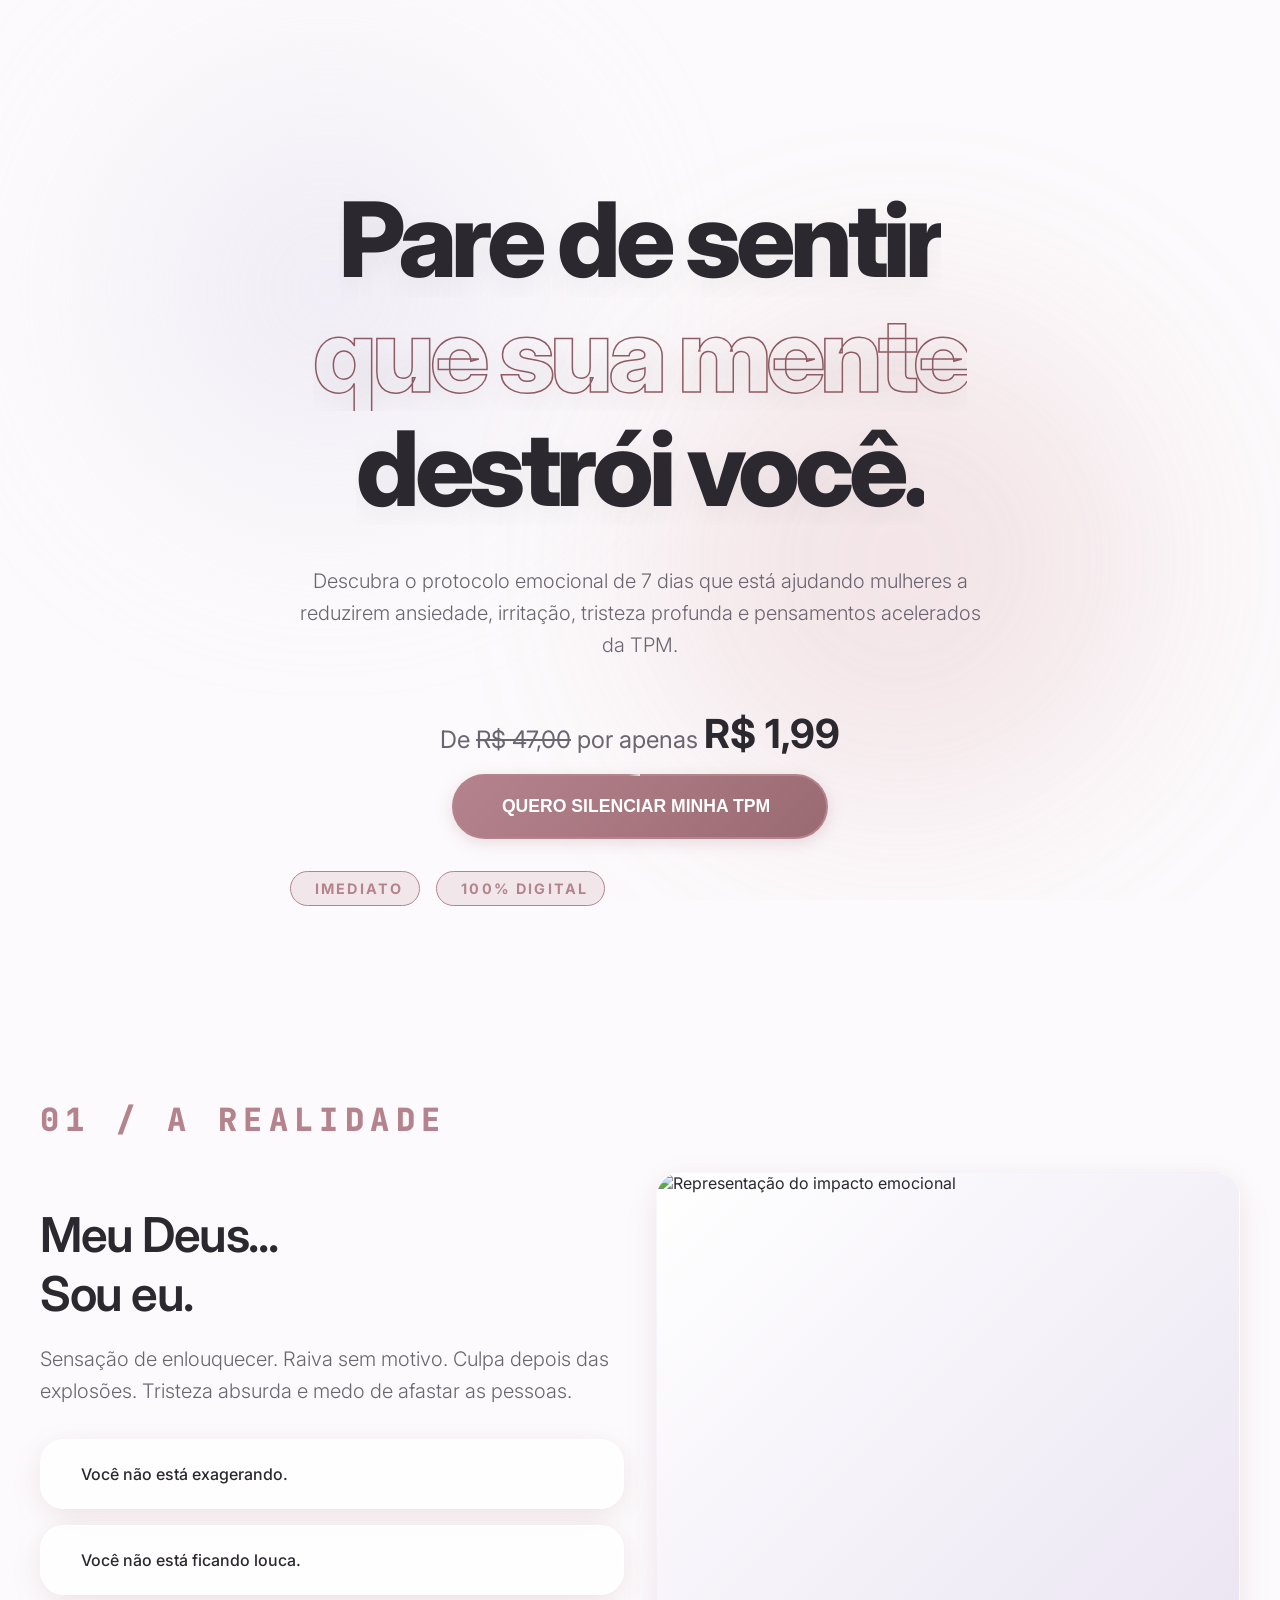
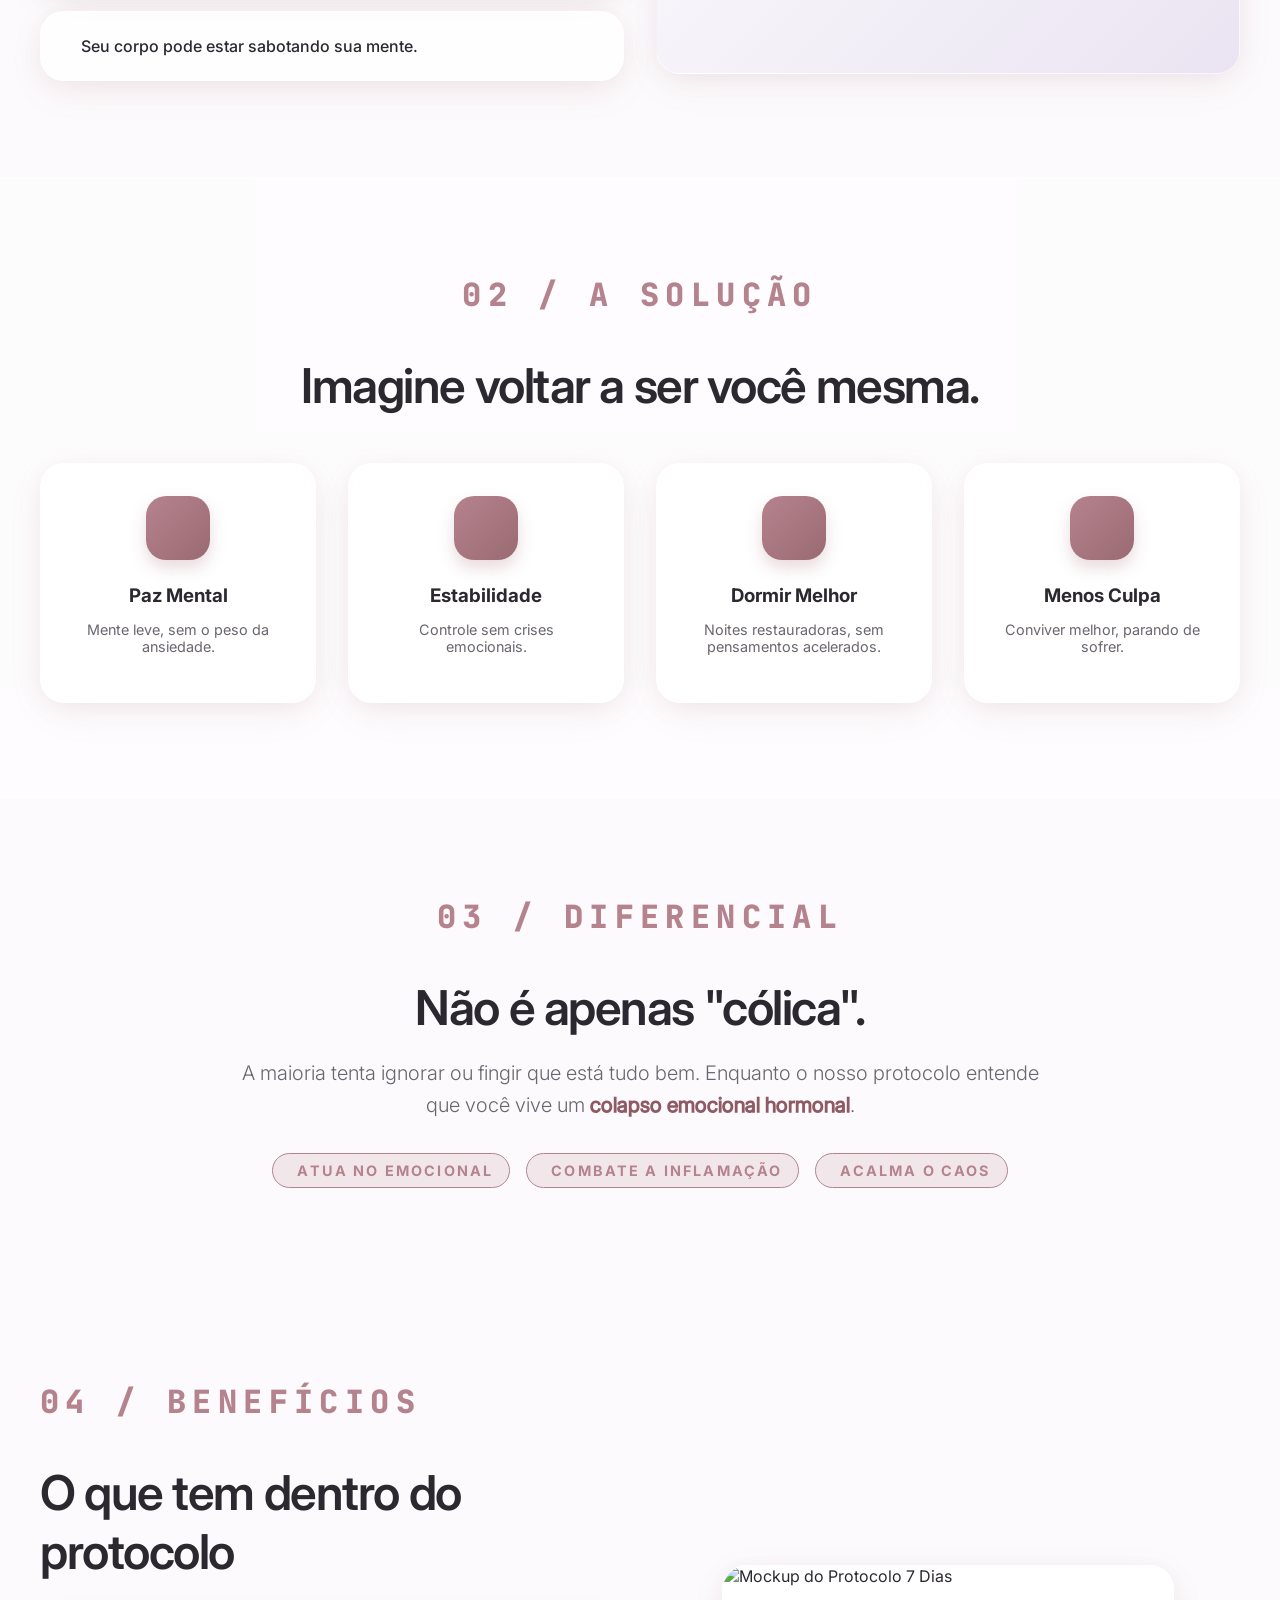
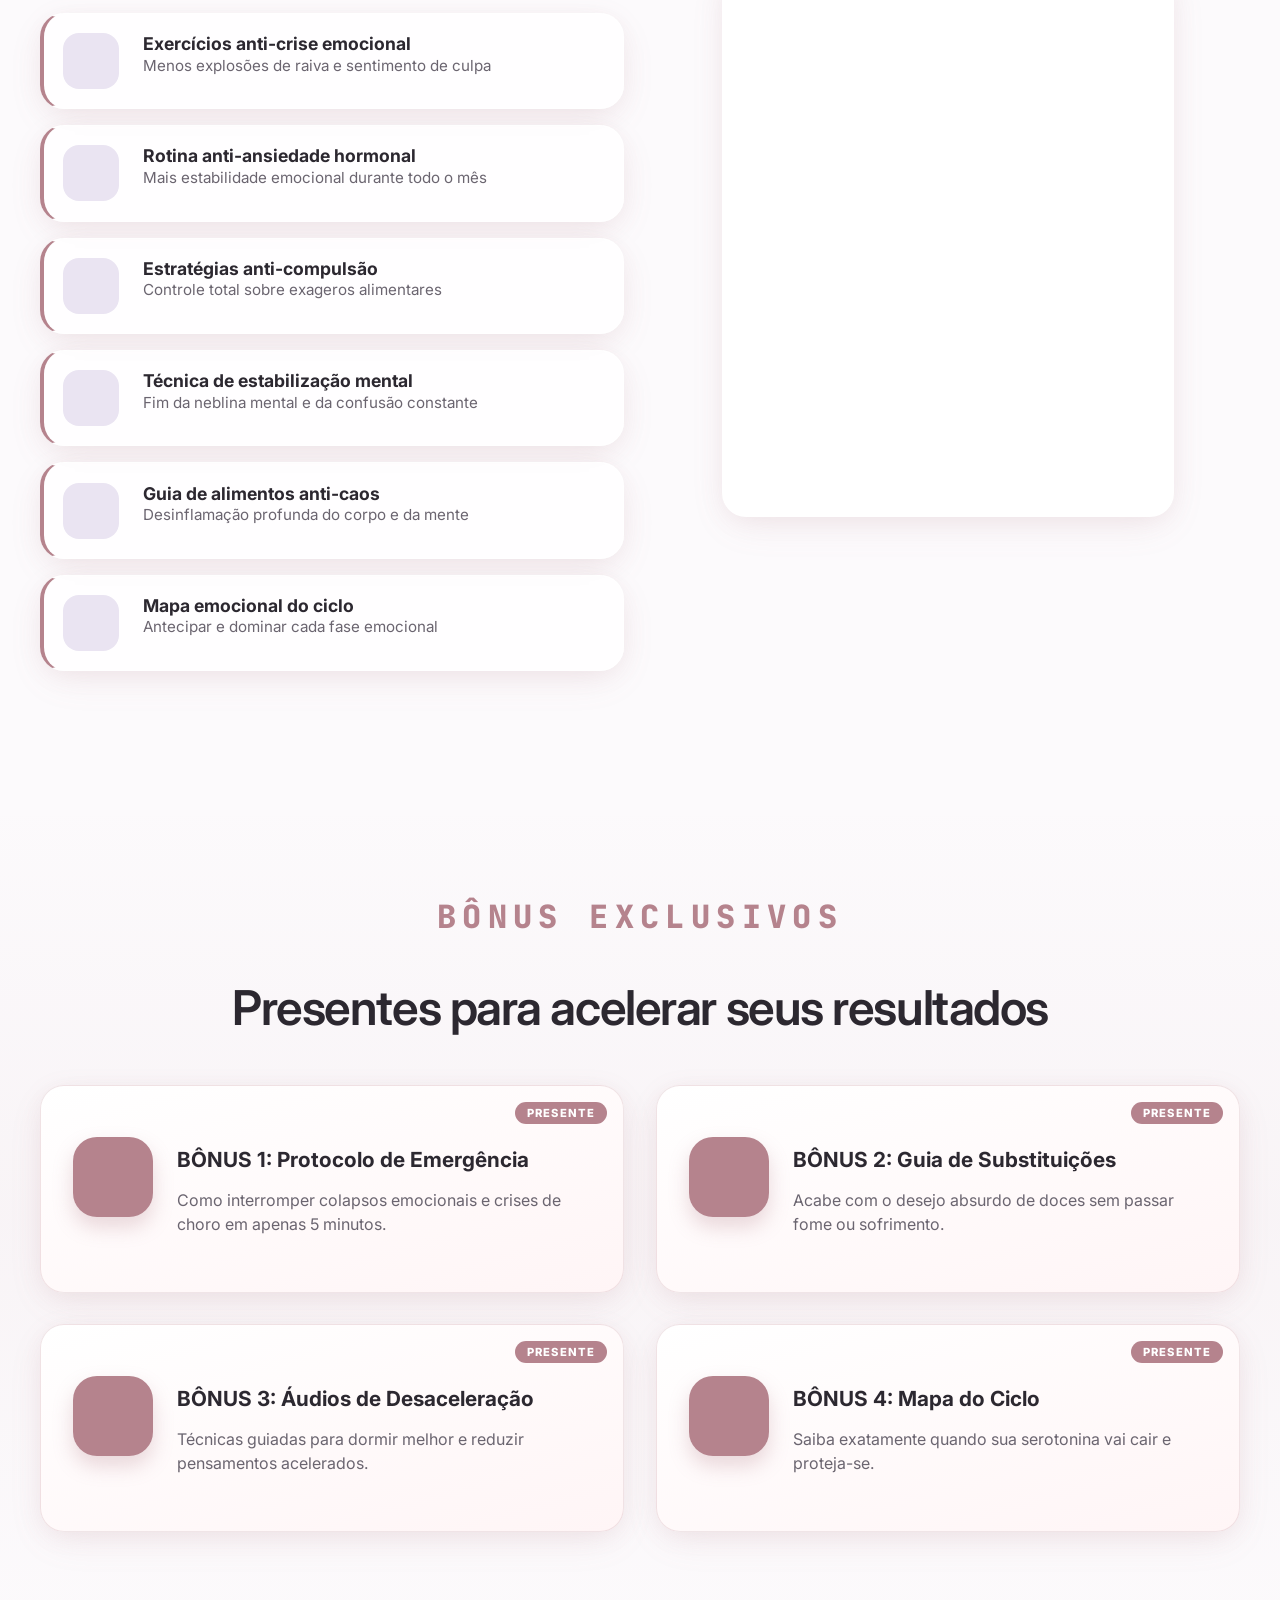
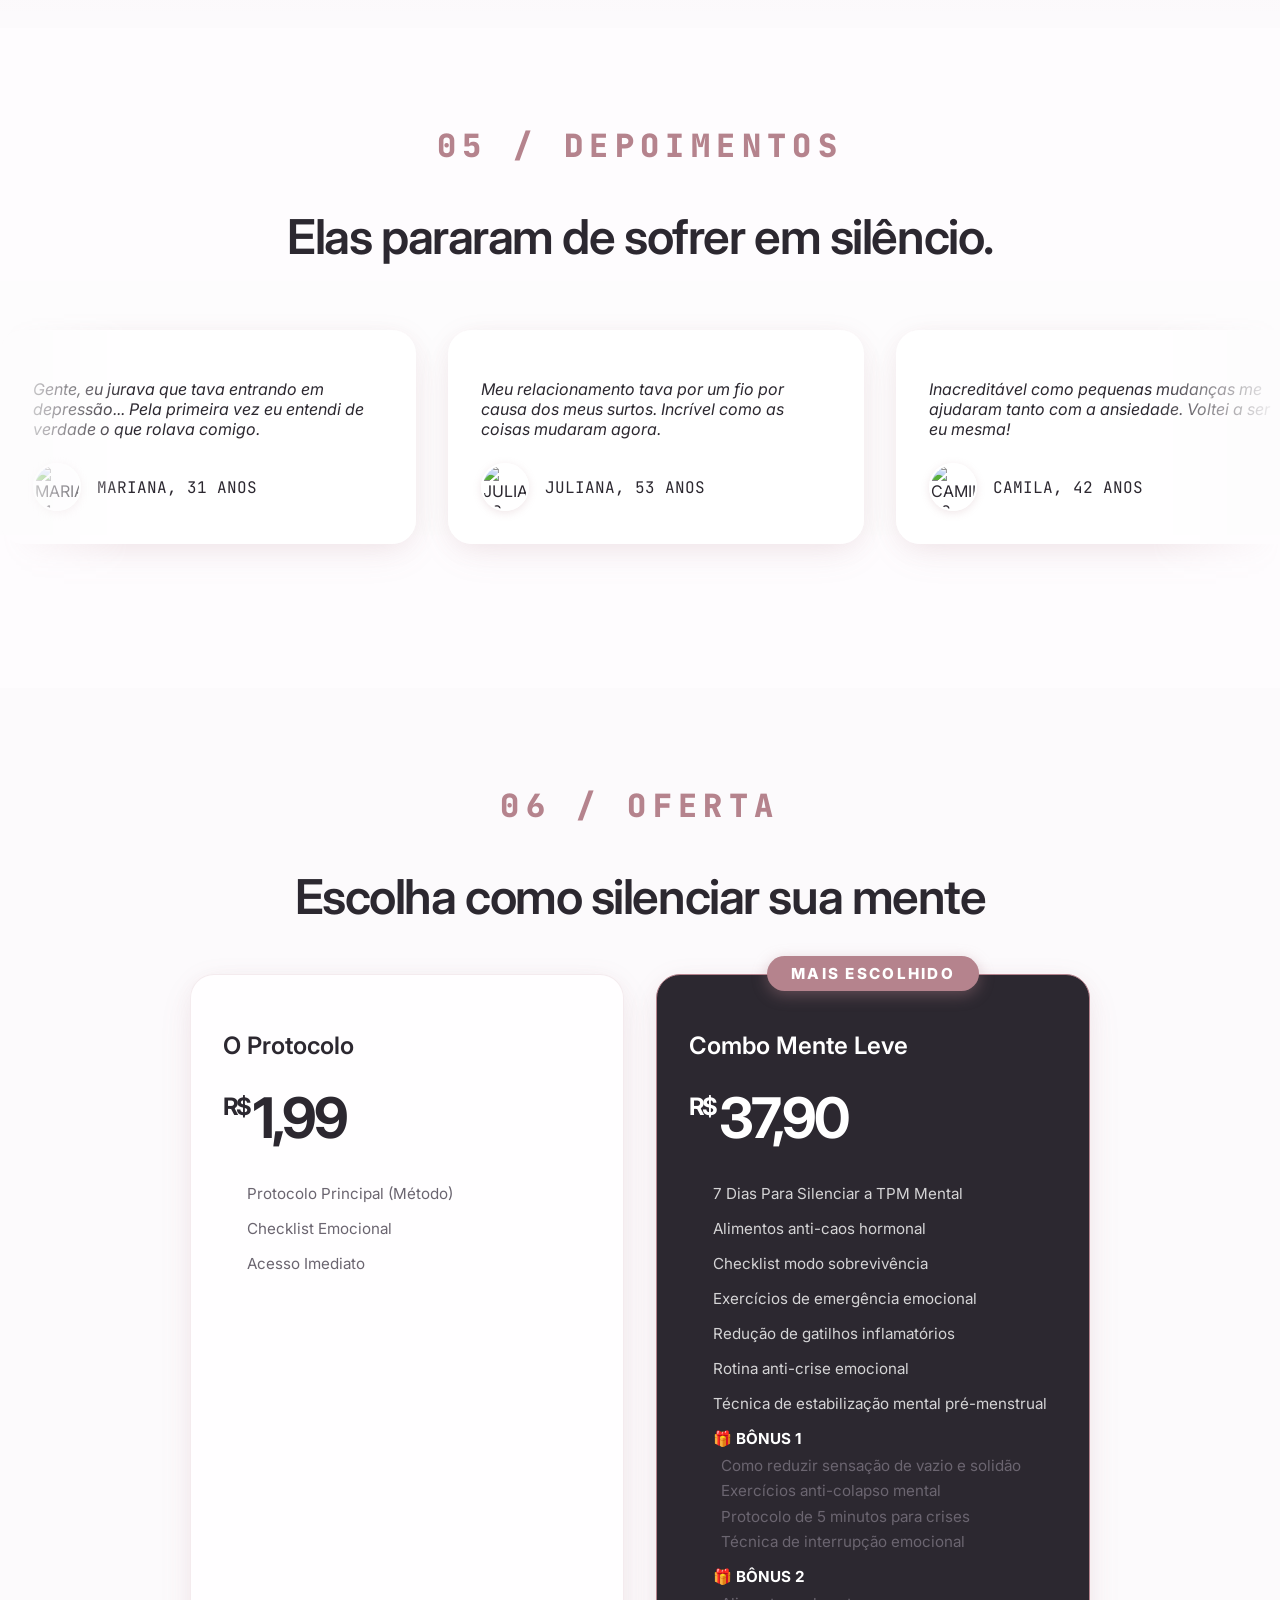
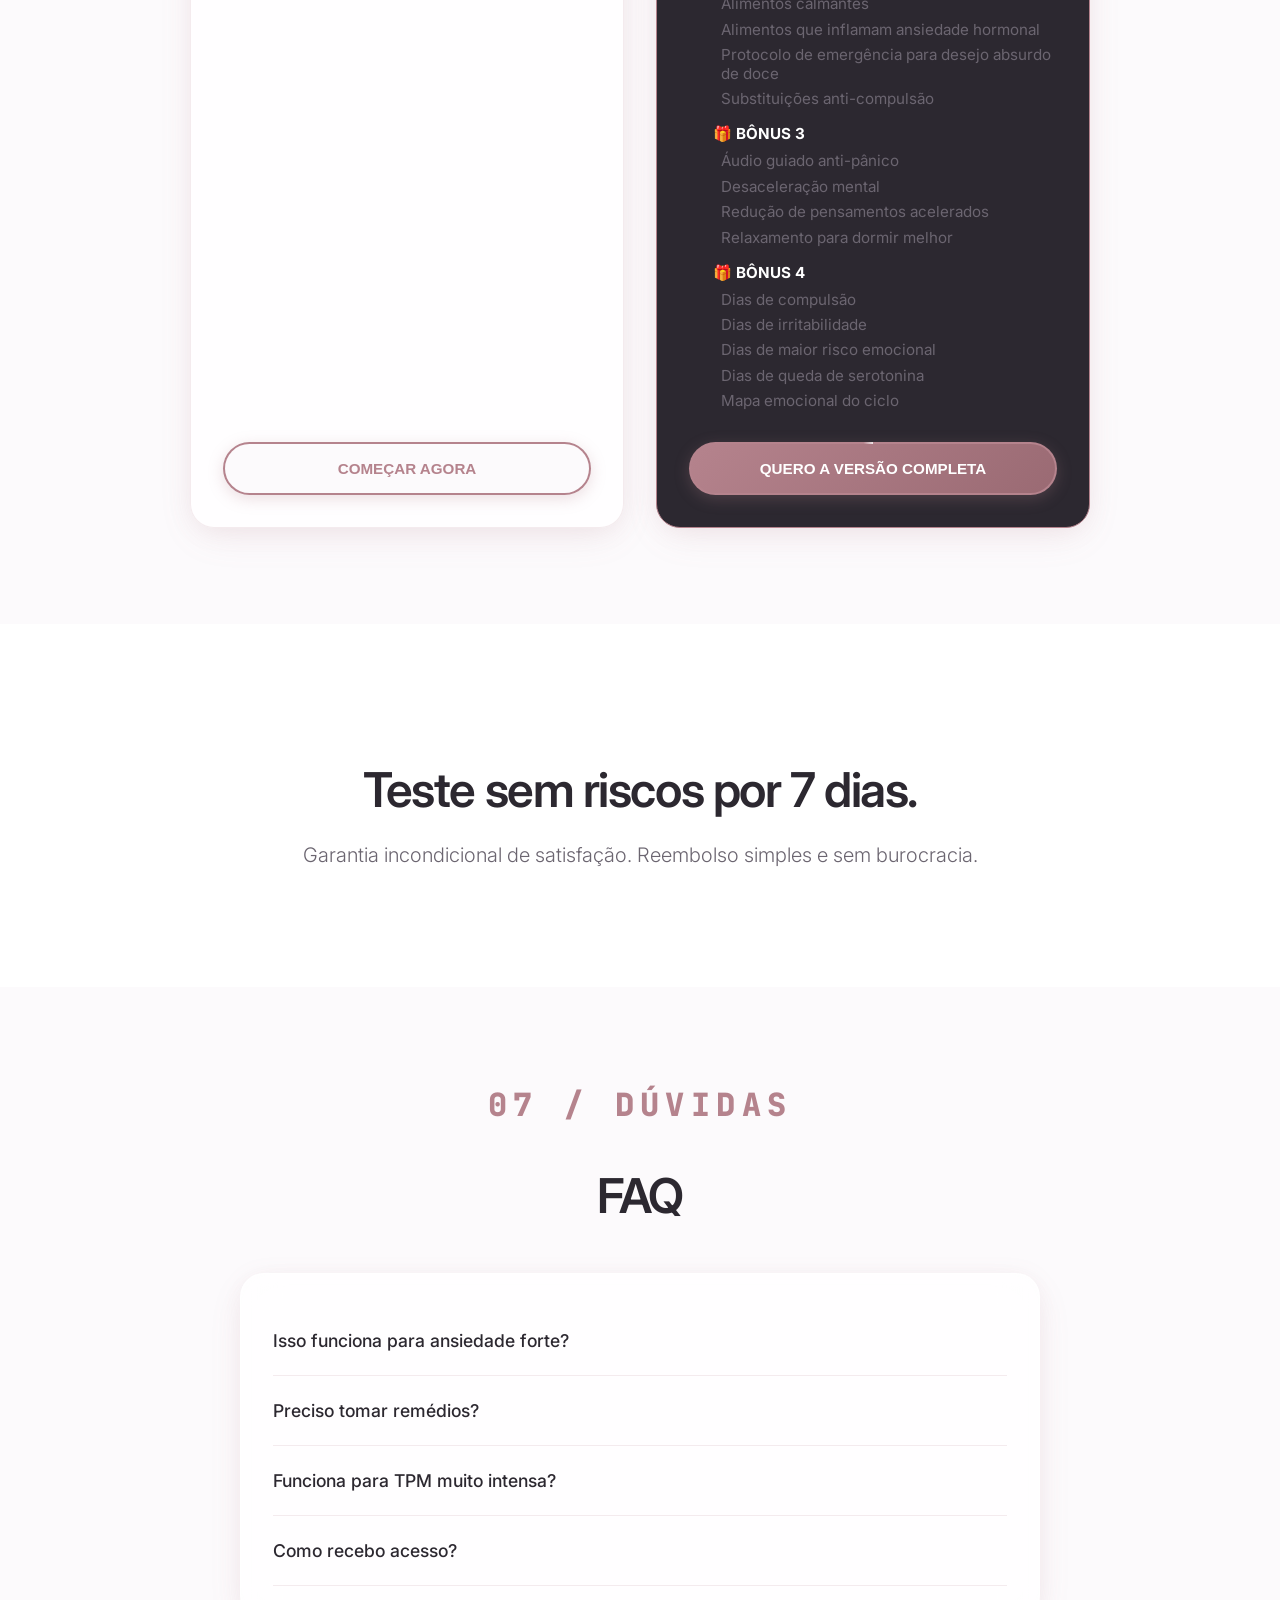
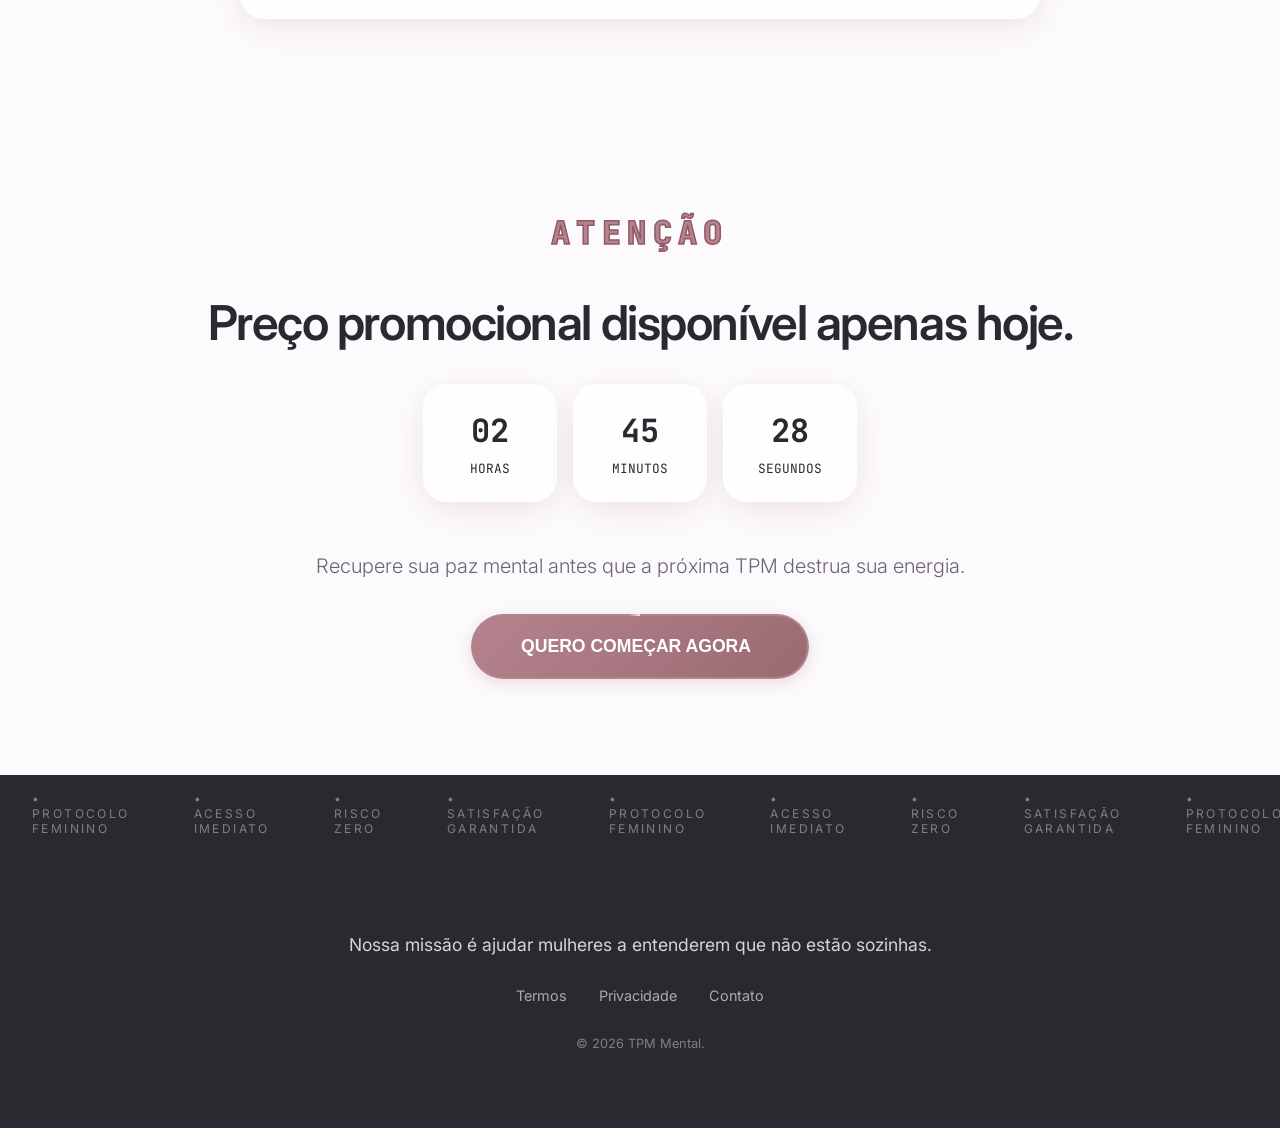
==== commit f3ec8f93: "Atualizações de tipografia" ====
--- a/index.html
+++ b/index.html
@@ -23,7 +23,7 @@
 
             <h1 class="h1-display">
                 <div class="hero-text-mask"><span class="block">Pare de sentir</span></div><br>
-                <div class="hero-text-mask"><span class="block" style="color: #8e5a63;">que sua mente</span></div><br>
+                <div class="hero-text-mask"><span class="block text-transparent-stroke" data-text="que sua mente">que sua mente</span></div><br>
                 <div class="hero-text-mask"><span class="block">destrói você.</span></div>
             </h1>
 
@@ -35,8 +35,8 @@
 
             <div class="motion-enter delay-500 mb-8">
                 <div style="font-size: 1.5rem; margin-bottom: 1rem; color: var(--text-muted);">
-                    De <span style="text-decoration: line-through;">R$ 47,00</span> por apenas <strong
-                        style="color: var(--text-main); font-size: 2.5rem;">R$ 1,99</strong>
+                    De <span style="text-decoration: line-through; white-space: nowrap;">R$ 47,00</span> por apenas <strong
+                        style="color: var(--text-main); font-size: 2.5rem; white-space: nowrap;">R$ 1,99</strong>
                 </div>
                 <button class="beam-btn solid group hover-lift"
                     onclick="document.getElementById('plans').scrollIntoView({behavior: 'smooth'})">
--- a/style.css
+++ b/style.css
@@ -52,14 +52,14 @@
 /* Transparent Text */
 .text-transparent-stroke {
     color: transparent;
-    -webkit-text-stroke: 1px rgba(181, 131, 141, 0.4);
+    -webkit-text-stroke: 1.5px #8e5a63;
     transition: all 0.6s ease;
     position: relative;
 }
 .text-transparent-stroke::before {
     content: attr(data-text);
     position: absolute; left: 0; top: 0; width: 0; height: 100%;
-    color: var(--accent-primary); overflow: hidden;
+    color: #8e5a63; overflow: hidden;
     transition: width 0.8s var(--ease-out-expo);
     -webkit-text-stroke: 0;
 }
@@ -346,7 +346,7 @@
 
 /* specific fixes */
 .pricing-card { display: flex; flex-direction: column; justify-content: space-between; height: 100%; padding: 2rem; }
-.price-tag { font-size: 3.5rem; font-weight: 700; letter-spacing: -0.05em; color: var(--text-main); margin: 1rem 0; display: flex; align-items: flex-start; }
+.price-tag { font-size: 3.5rem; font-weight: 700; letter-spacing: -0.05em; color: var(--text-main); margin: 1rem 0; display: flex; align-items: flex-start; white-space: nowrap; }
 .price-currency { font-size: 1.5rem; margin-top: 0.5rem; margin-right: 0.2rem; }
 .feature-list { list-style: none; padding: 0; margin: 0 0 2rem 0; }
 .feature-list li { 
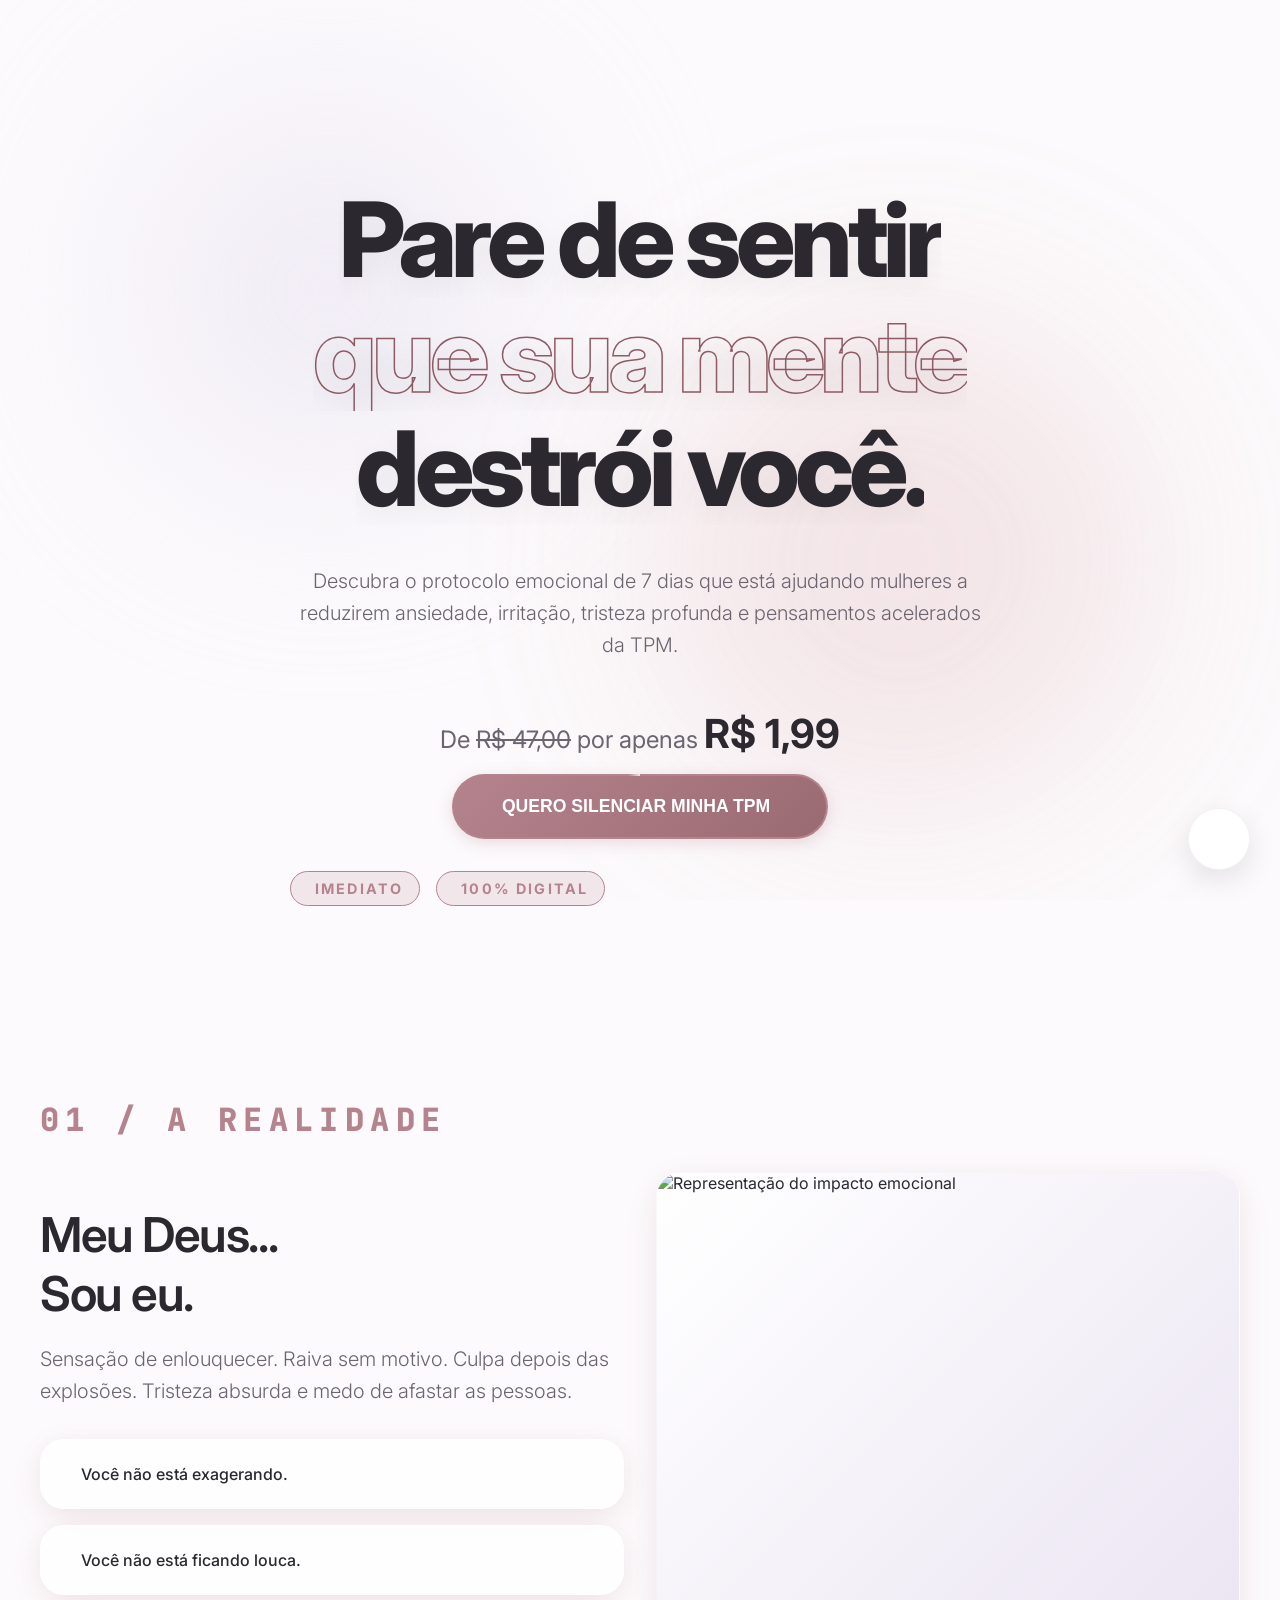
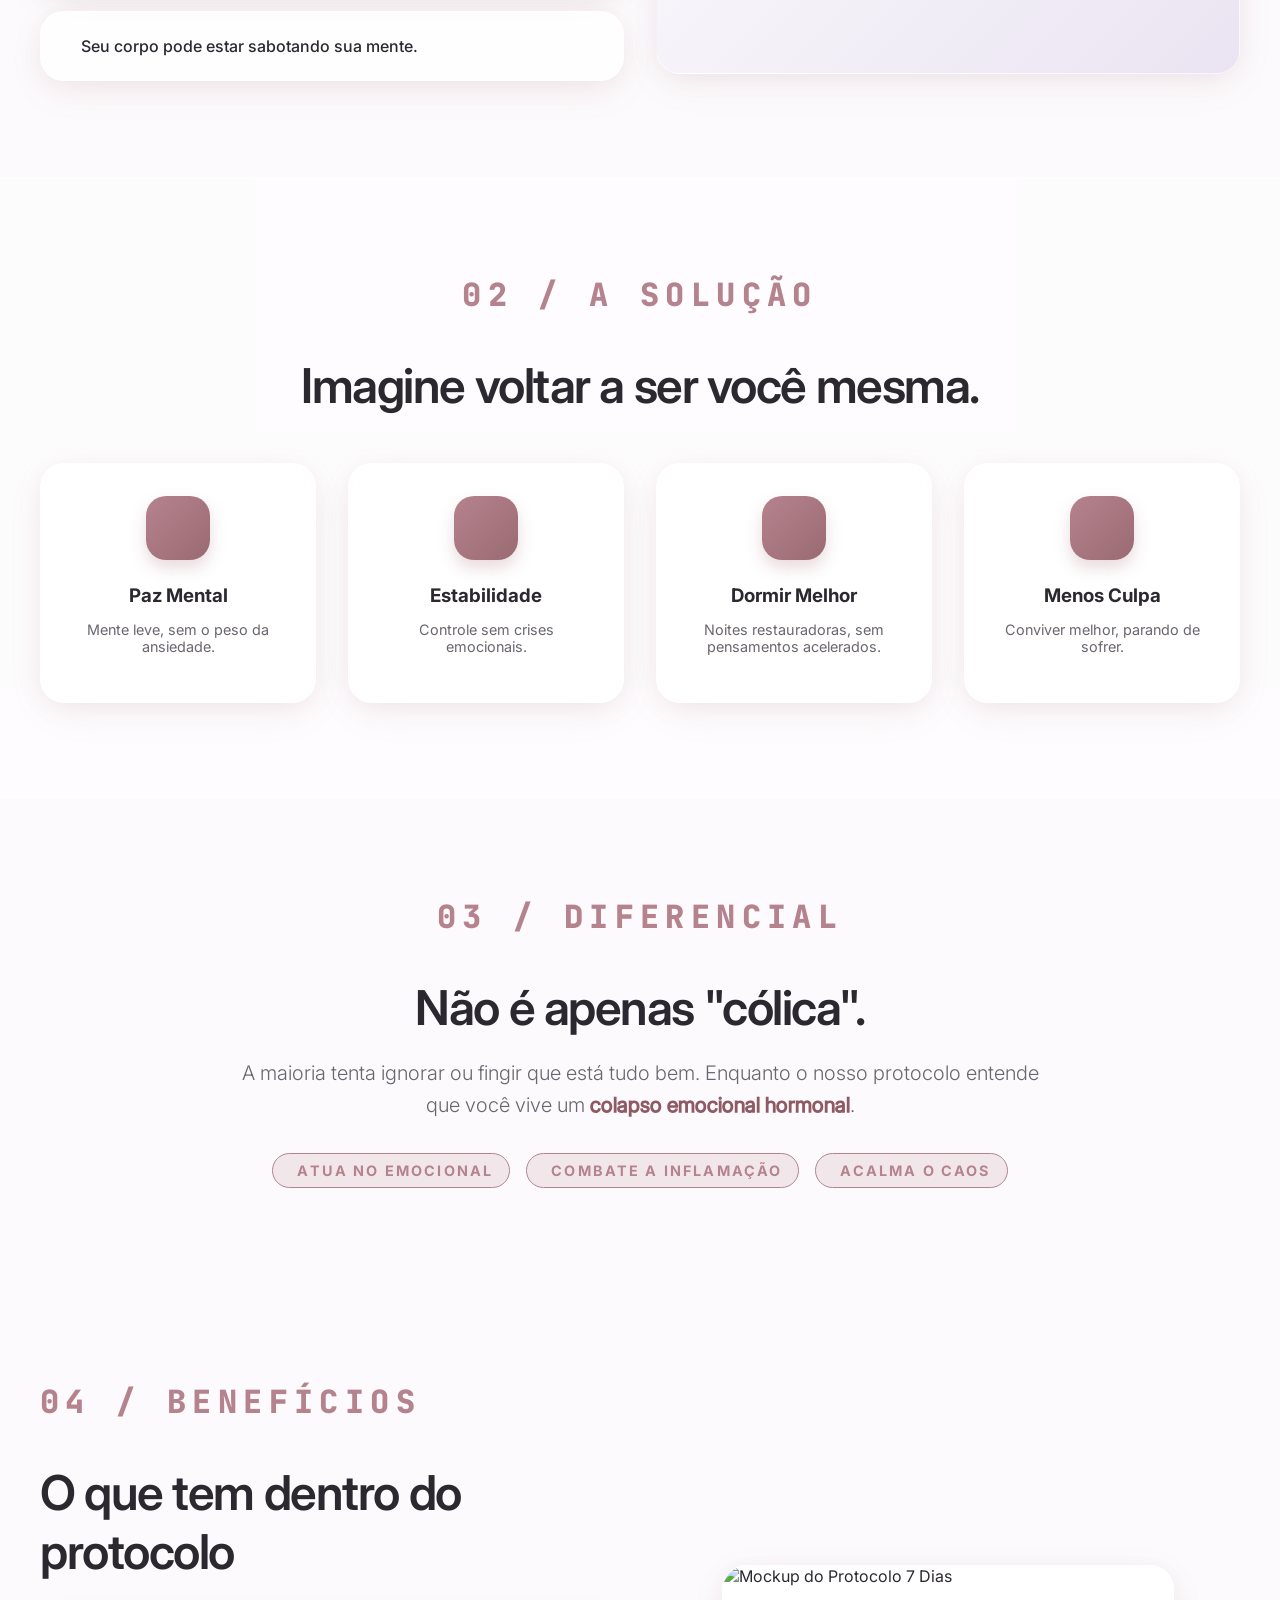
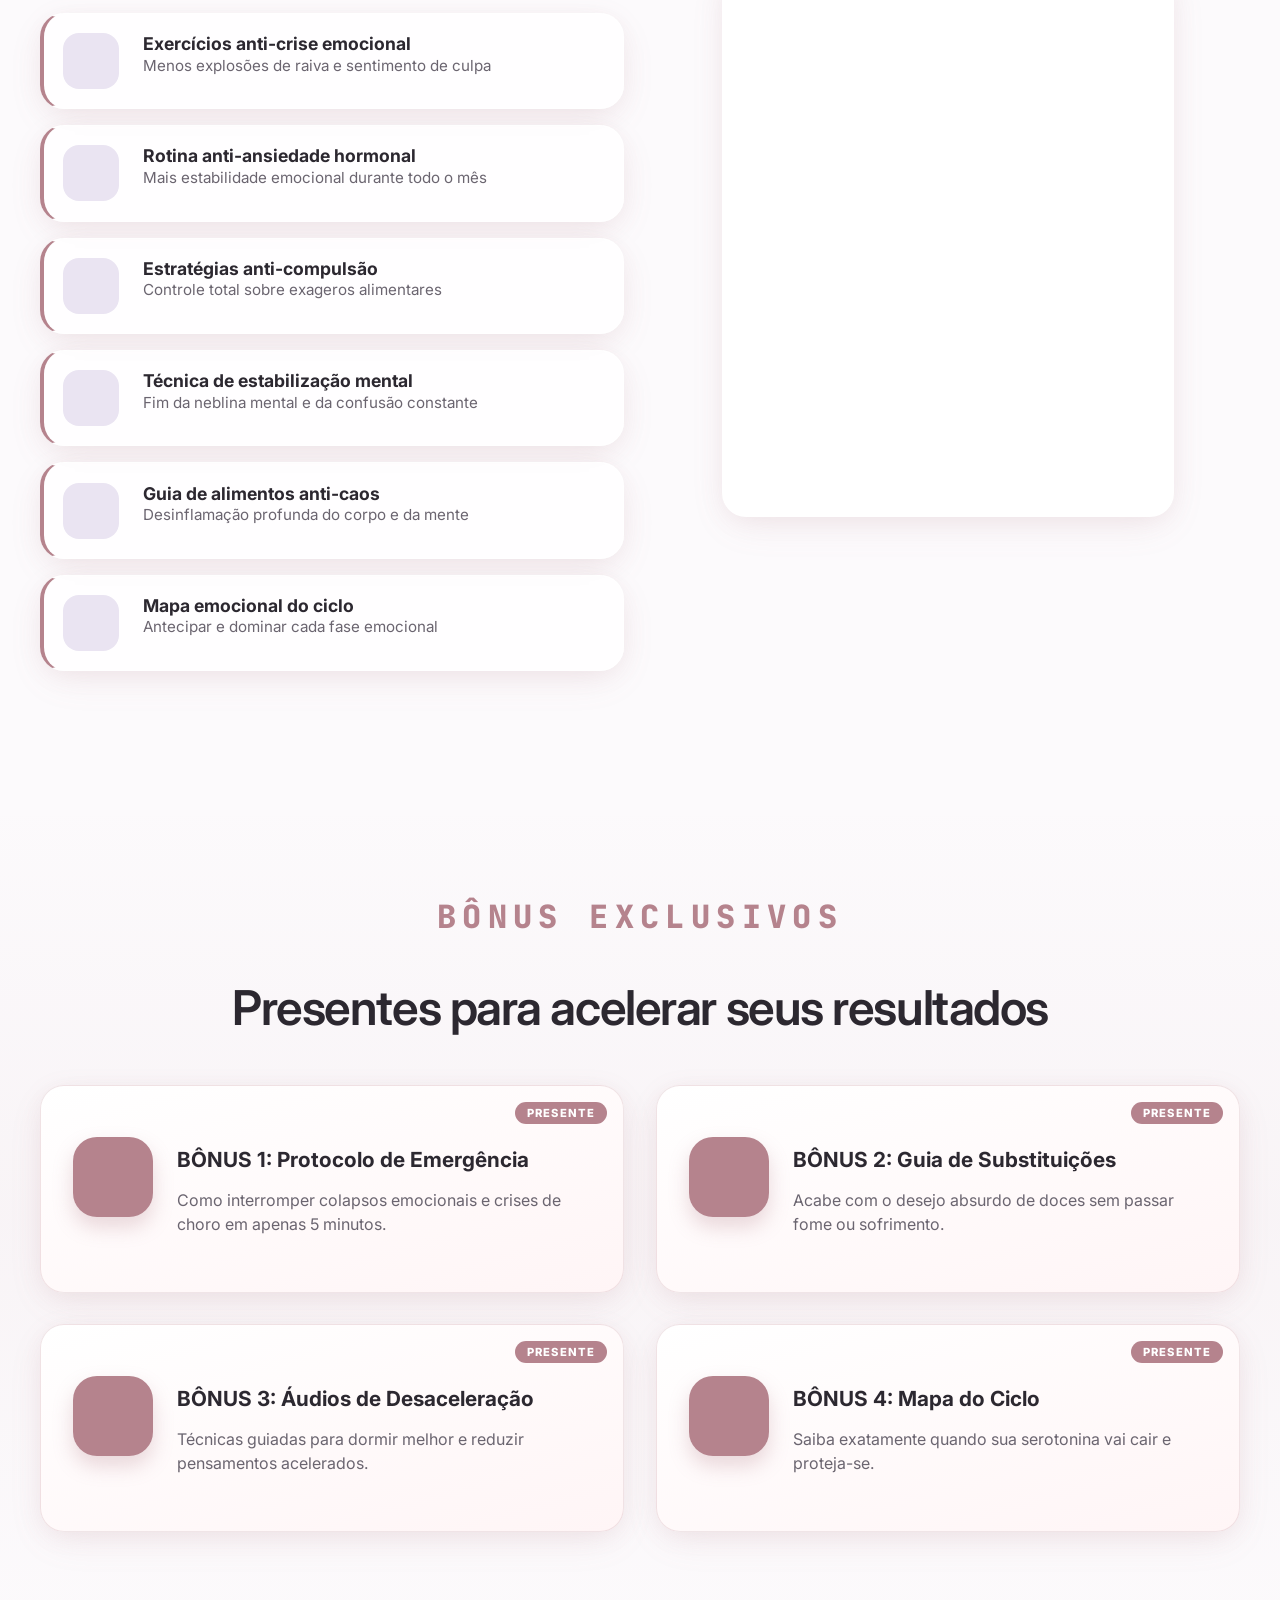
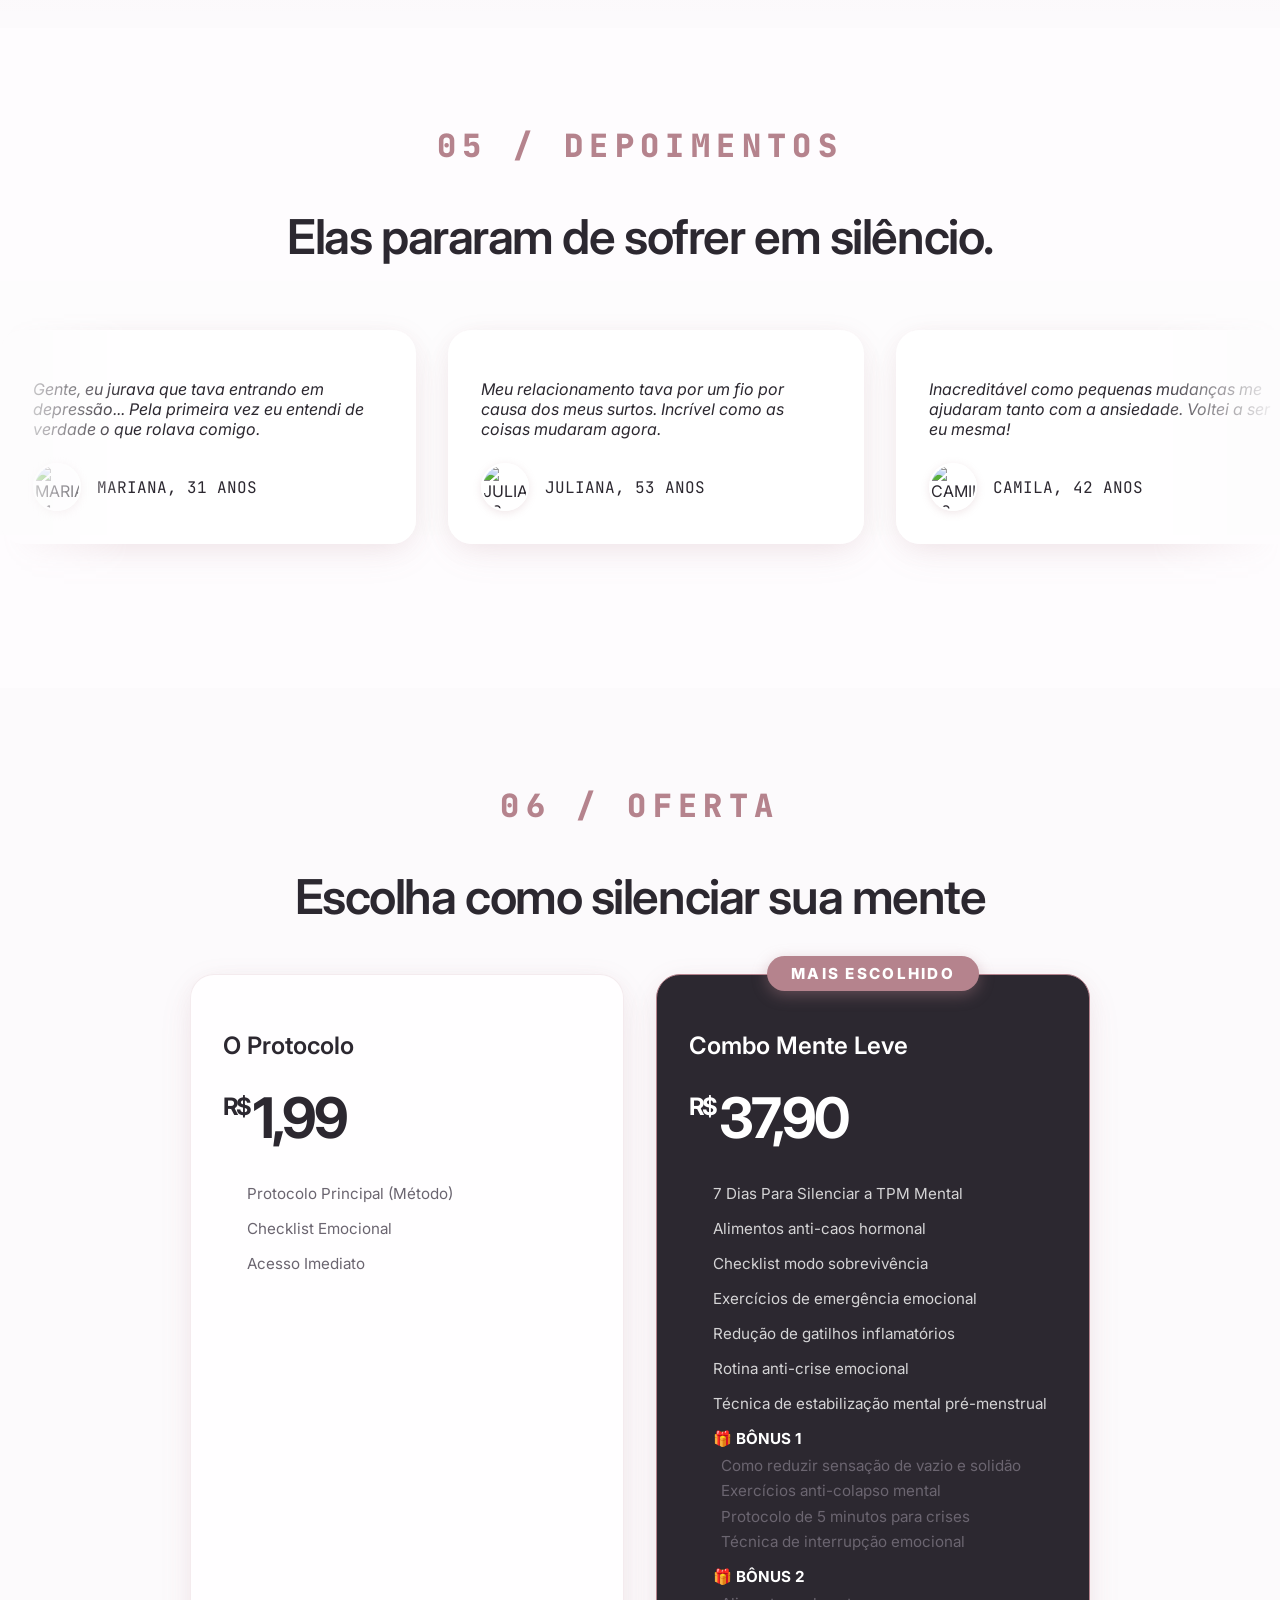
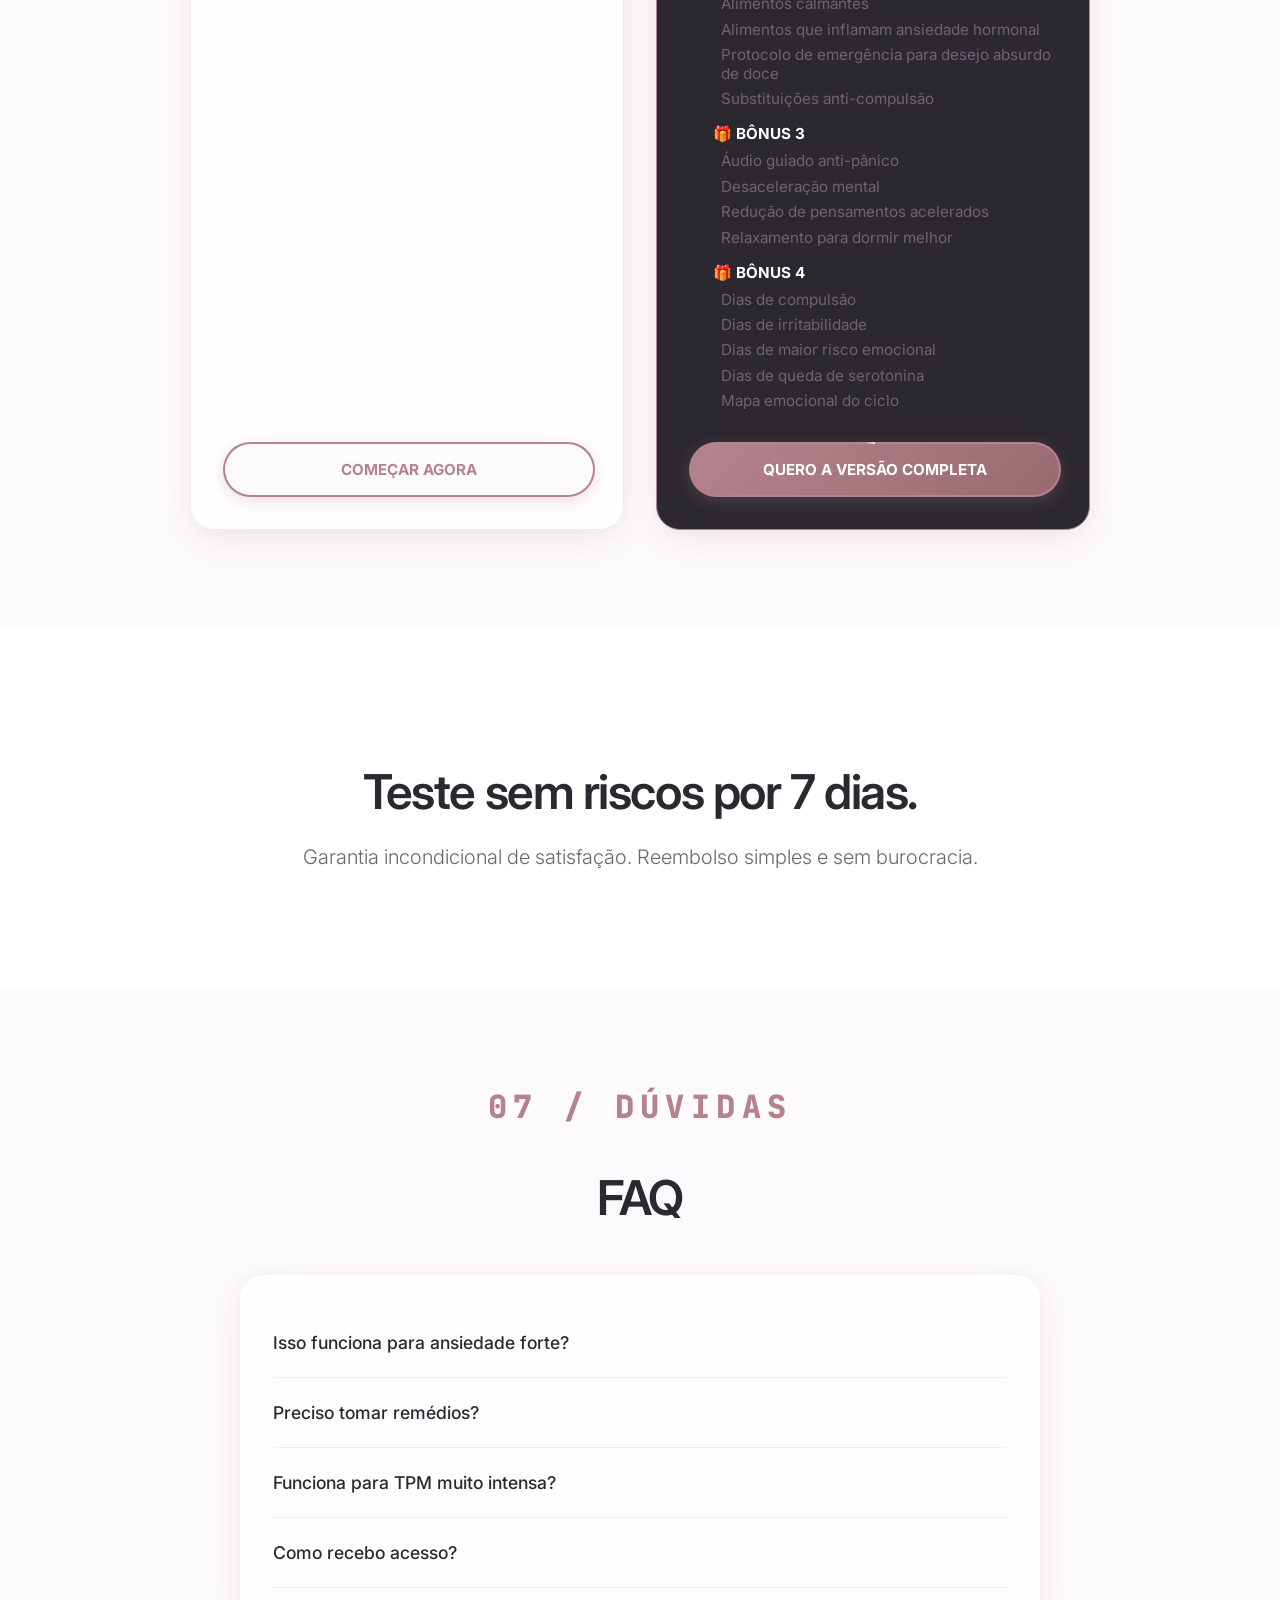
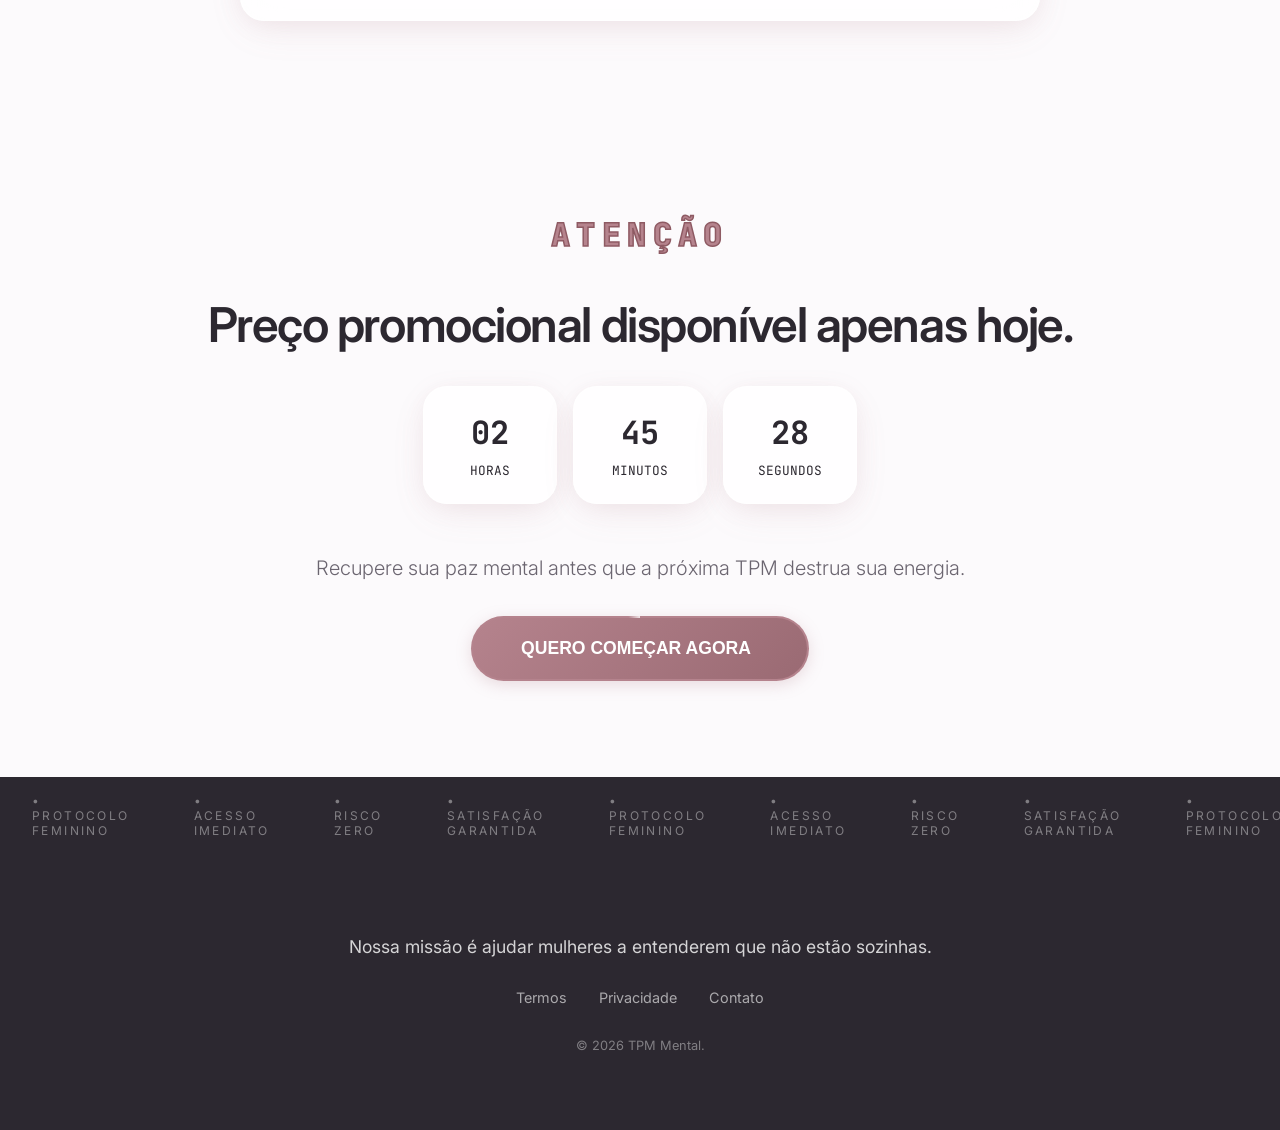
==== commit 801499ac: "Atualização links" ====
--- a/index.html
+++ b/index.html
@@ -810,11 +810,11 @@
                                 <li><iconify-icon icon="solar:check-circle-linear"></iconify-icon> Acesso Imediato</li>
                             </ul>
                         </div>
-                        <button class="beam-btn group w-full" style="text-align: center;">
+                        <a href="https://pay.kiwify.com.br/3uldggy" class="beam-btn group w-full" style="text-align: center; text-decoration: none;">
                             <span class="beam-spinner" style="display:none;"></span>
                             <span class="beam-btn-content"
                                 style="justify-content: center; background: var(--bg-body);">COMEÇAR AGORA</span>
-                        </button>
+                        </a>
                     </div>
                 </div>
 
@@ -989,11 +989,11 @@
                                 </li>
                             </ul>
                         </div>
-                        <button class="beam-btn solid w-full group" style="text-align: center;">
+                        <a href="https://pay.kiwify.com.br/rrRqcmn" class="beam-btn solid w-full group" style="text-align: center; text-decoration: none;">
                             <span class="beam-spinner"></span>
                             <span class="beam-btn-content" style="justify-content: center;">QUERO A VERSÃO
                                 COMPLETA</span>
-                        </button>
+                        </a>
                     </div>
                 </div>
             </div>
@@ -1127,6 +1127,12 @@
         <p style="font-size: 0.8rem; opacity: 0.4;">&copy; 2026 TPM Mental.</p>
     </footer>
 
+    <!-- WHATSAPP FLOATING BUTTON -->
+    <a href="https://wa.me/5511920910805" class="whatsapp-float motion-enter" target="_blank" aria-label="Contato via WhatsApp">
+        <iconify-icon icon="logos:whatsapp-icon"></iconify-icon>
+        <span class="whatsapp-tooltip">Dúvidas? Fale comigo!</span>
+    </a>
+
     <script src="script.js"></script>
 </body>
 
--- a/style.css
+++ b/style.css
@@ -292,6 +292,64 @@
         flex: 0 0 80%;
         scroll-snap-align: center;
     }
+}
+
+/* WhatsApp Float */
+.whatsapp-float {
+    position: fixed;
+    bottom: 30px;
+    right: 30px;
+    width: 60px;
+    height: 60px;
+    background: #fff;
+    border-radius: 50%;
+    display: flex;
+    justify-content: center;
+    align-items: center;
+    font-size: 32px;
+    box-shadow: 0 10px 30px rgba(0,0,0,0.1);
+    z-index: 1000;
+    transition: all 0.3s cubic-bezier(0.175, 0.885, 0.32, 1.275);
+    text-decoration: none;
+    border: 1px solid rgba(0,0,0,0.05);
+}
+
+.whatsapp-float:hover {
+    transform: scale(1.1) translateY(-5px);
+    box-shadow: 0 15px 40px rgba(37, 211, 102, 0.2);
+}
+
+.whatsapp-tooltip {
+    position: absolute;
+    right: 75px;
+    background: var(--text-main);
+    color: #fff;
+    padding: 10px 18px;
+    border-radius: 16px;
+    font-size: 0.9rem;
+    font-weight: 600;
+    white-space: nowrap;
+    opacity: 0;
+    visibility: hidden;
+    transition: all 0.3s ease;
+    box-shadow: 0 10px 25px rgba(0,0,0,0.15);
+}
+
+.whatsapp-float:hover .whatsapp-tooltip {
+    opacity: 1;
+    visibility: visible;
+    right: 80px;
+}
+
+@media (max-width: 768px) {
+    .whatsapp-float {
+        bottom: 20px;
+        right: 20px;
+        width: 54px;
+        height: 54px;
+        font-size: 28px;
+    }
+    .whatsapp-tooltip { display: none; }
 }
 
 @media (max-width: 480px) {
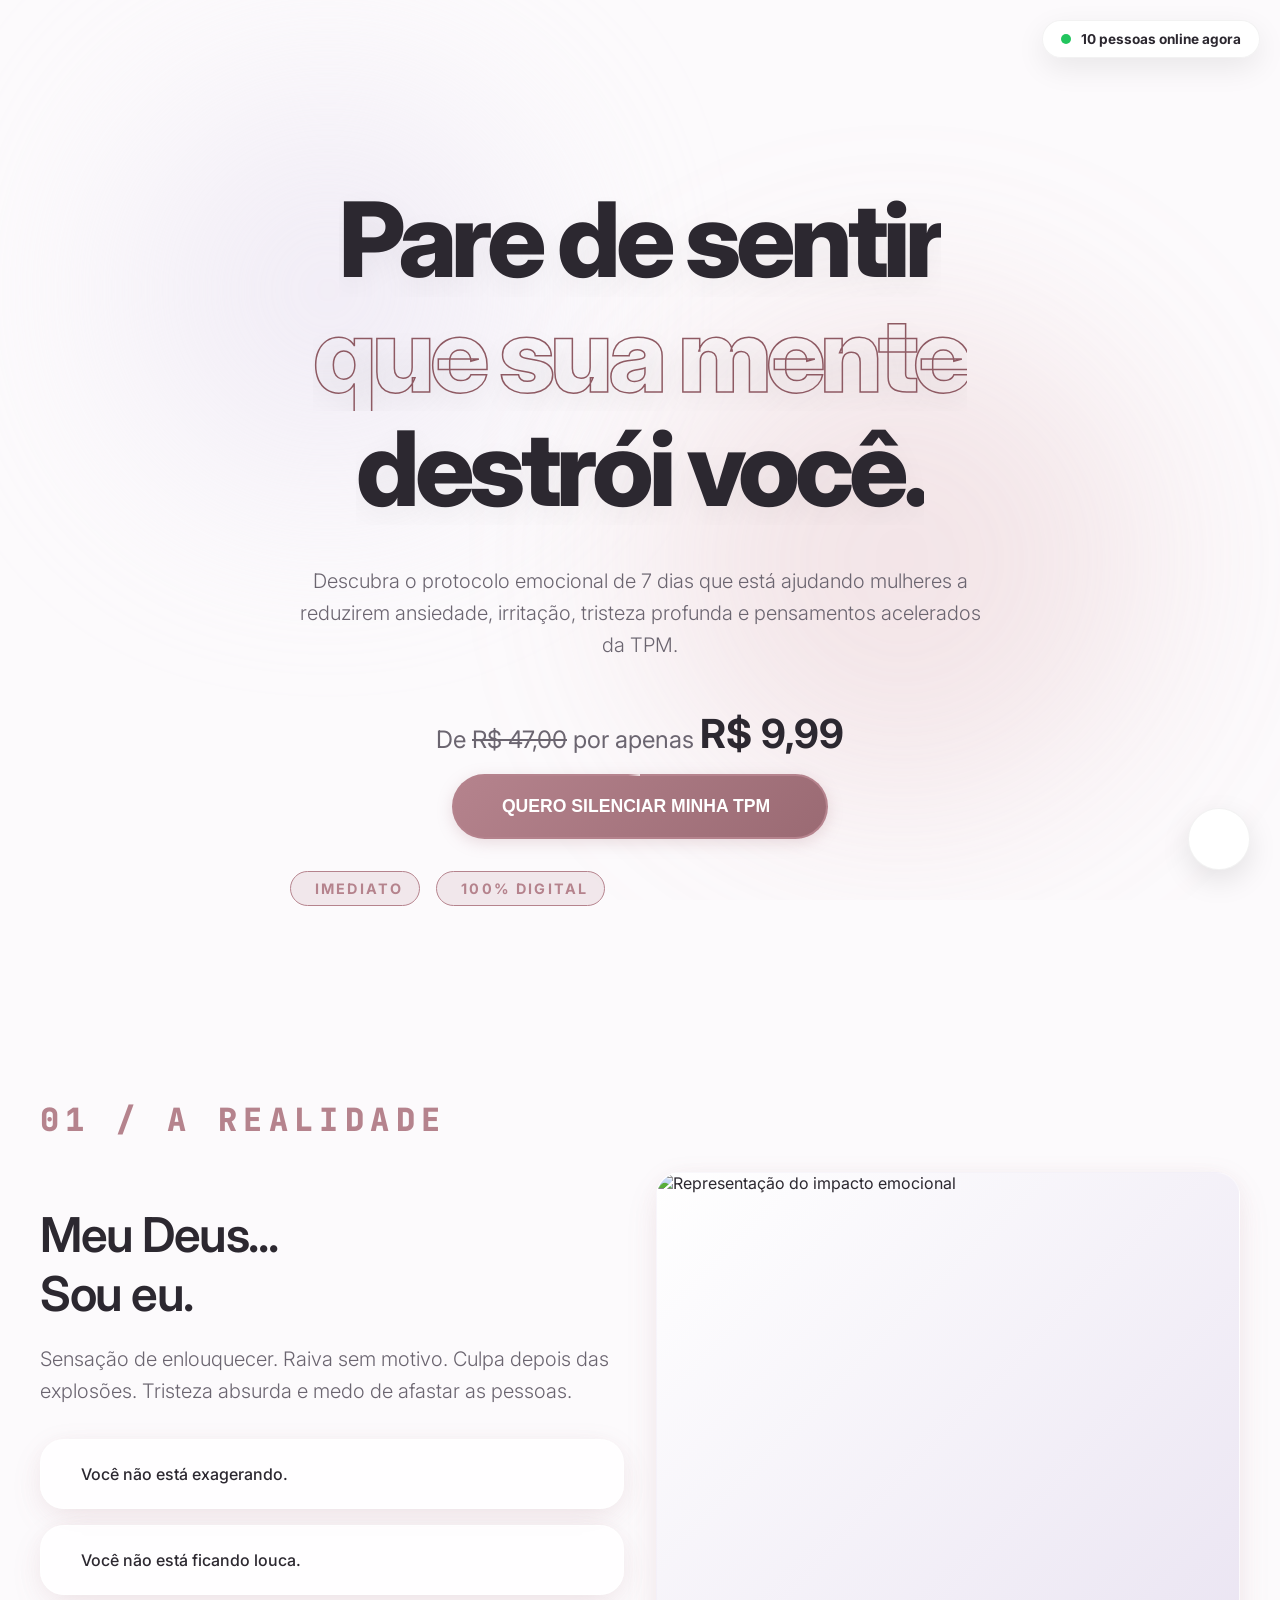
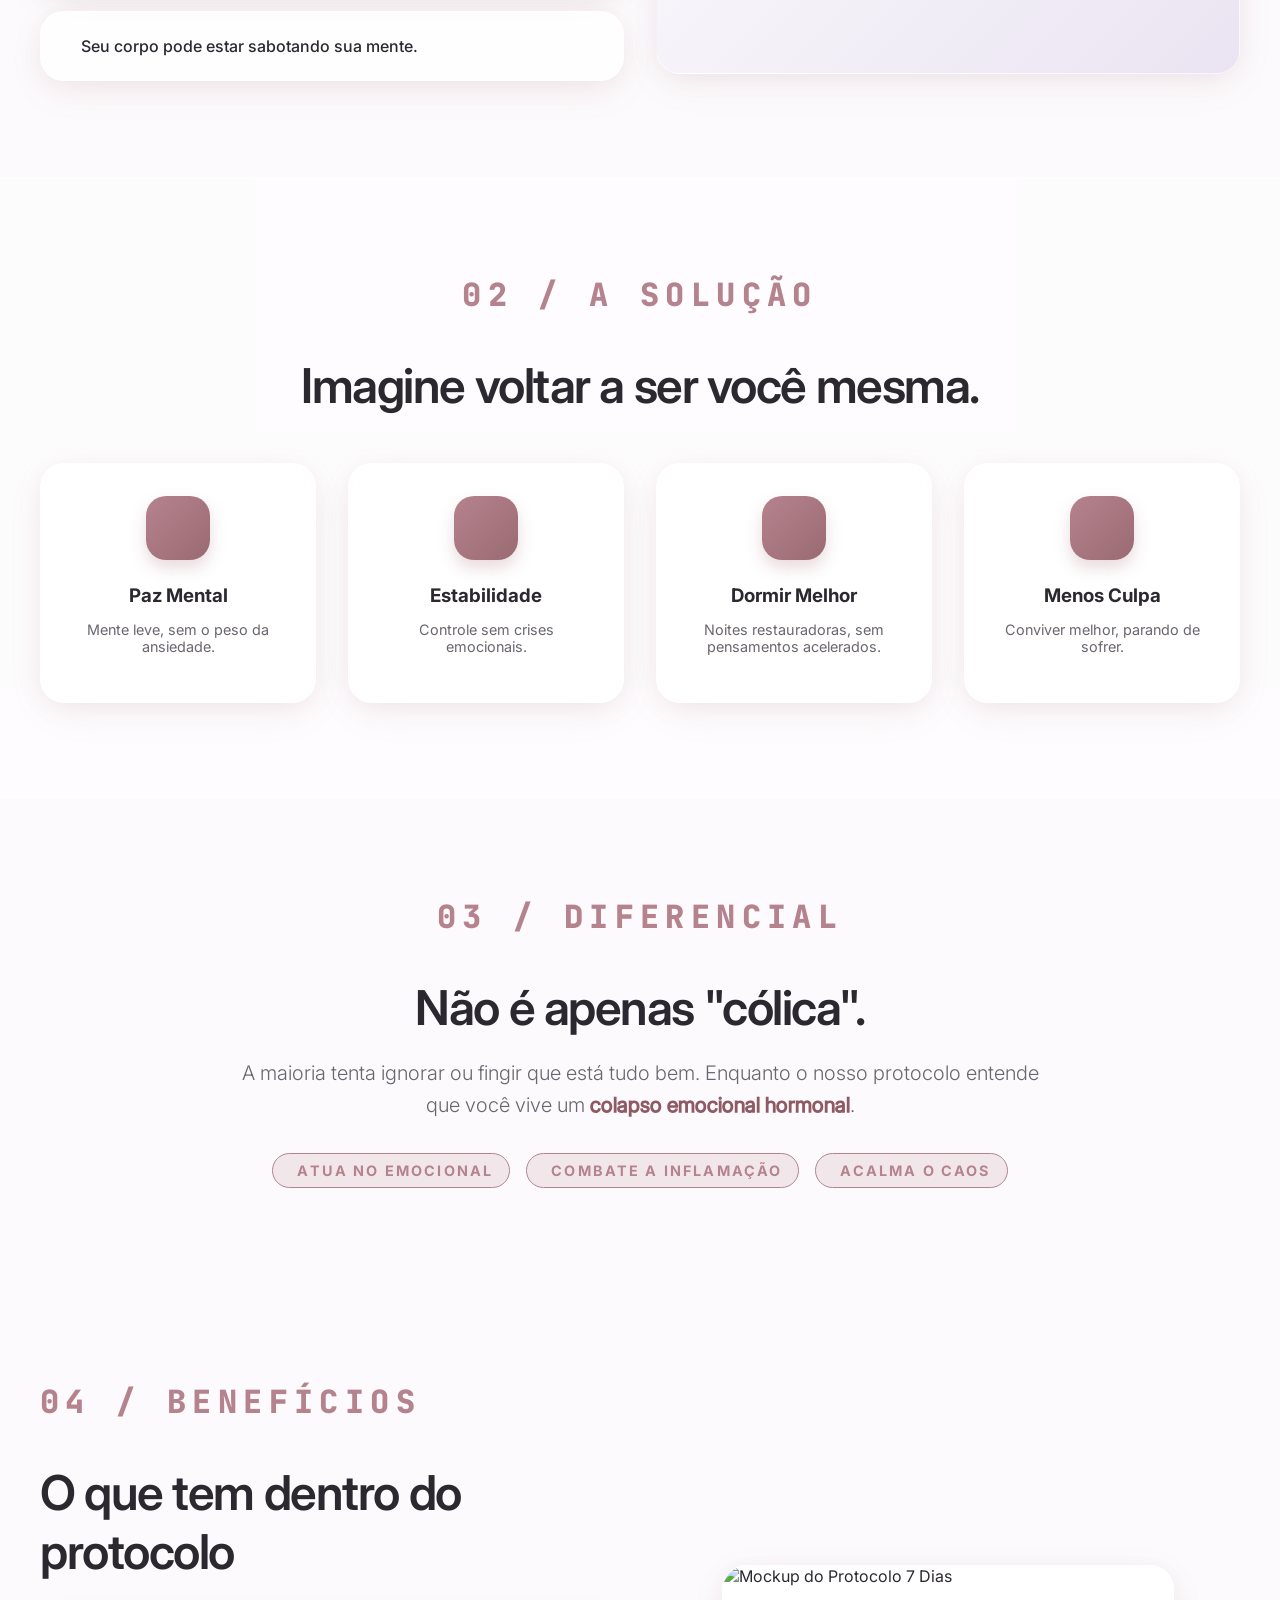
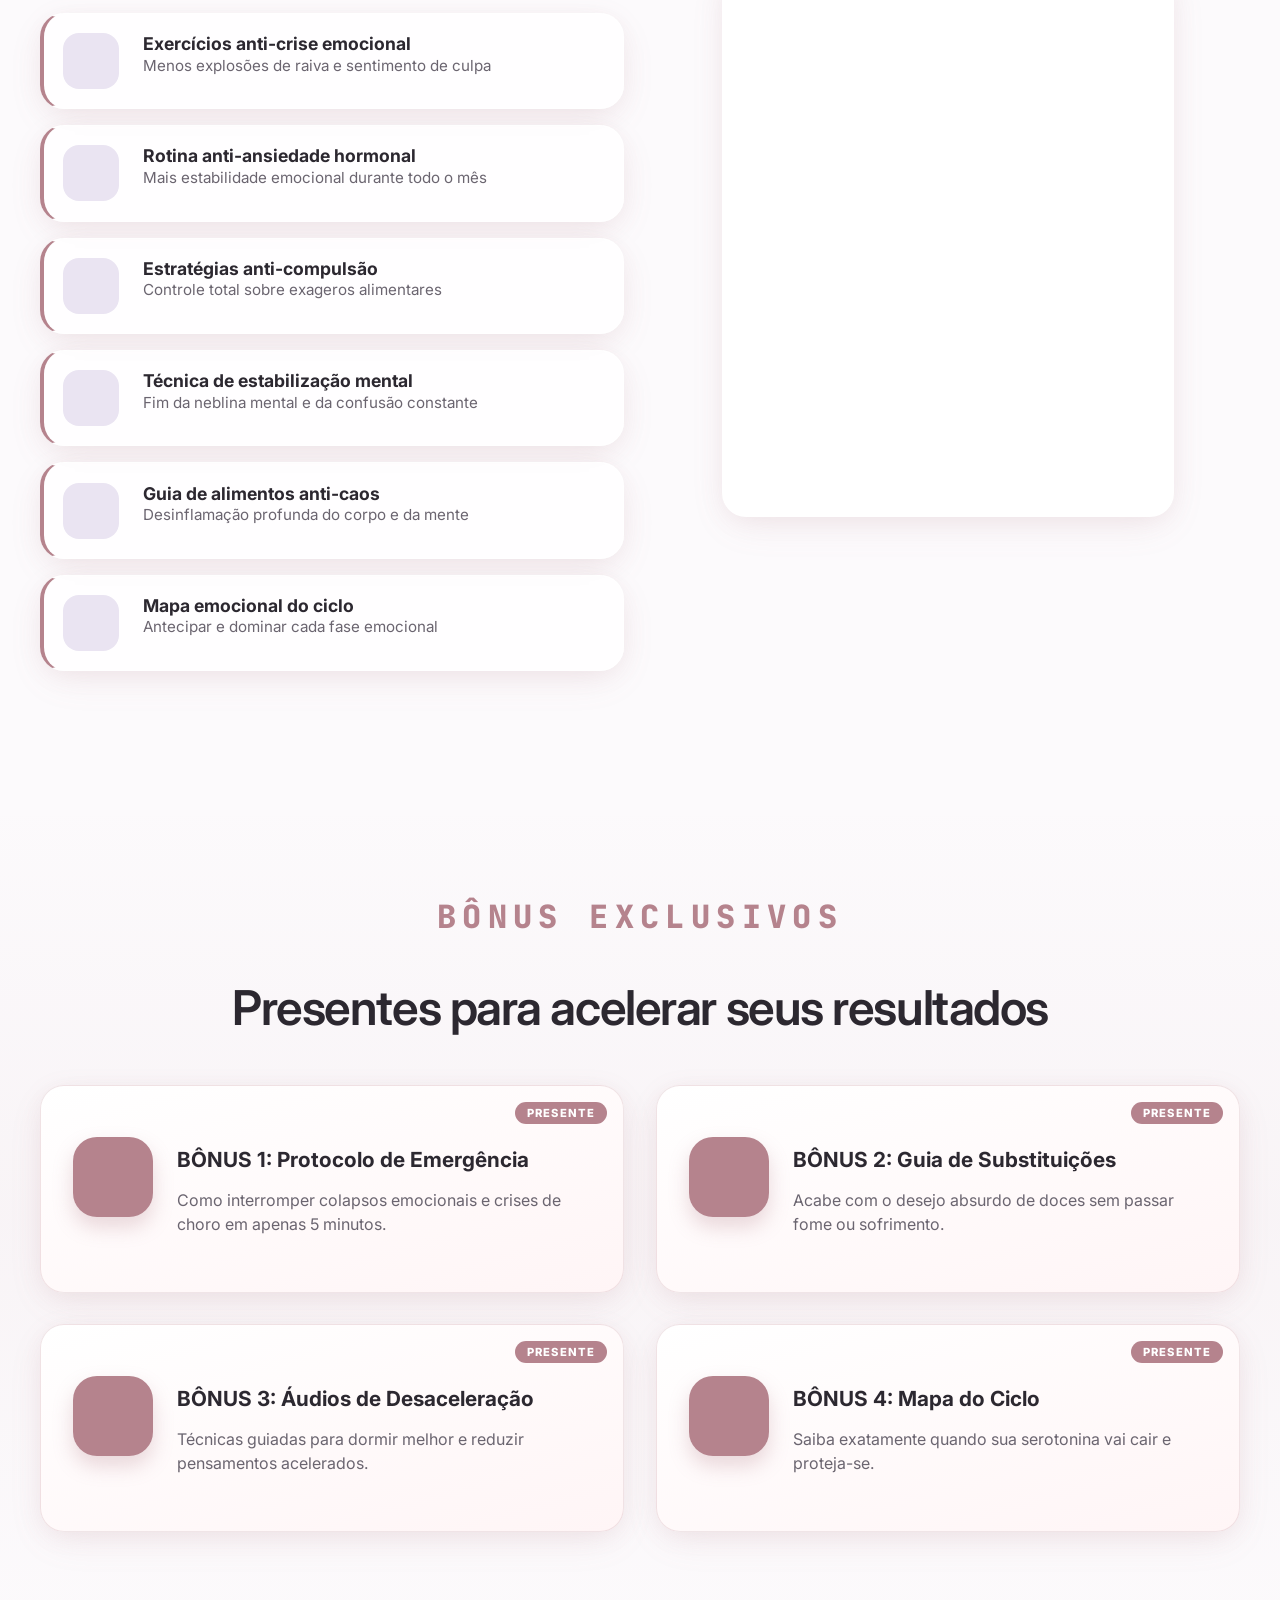
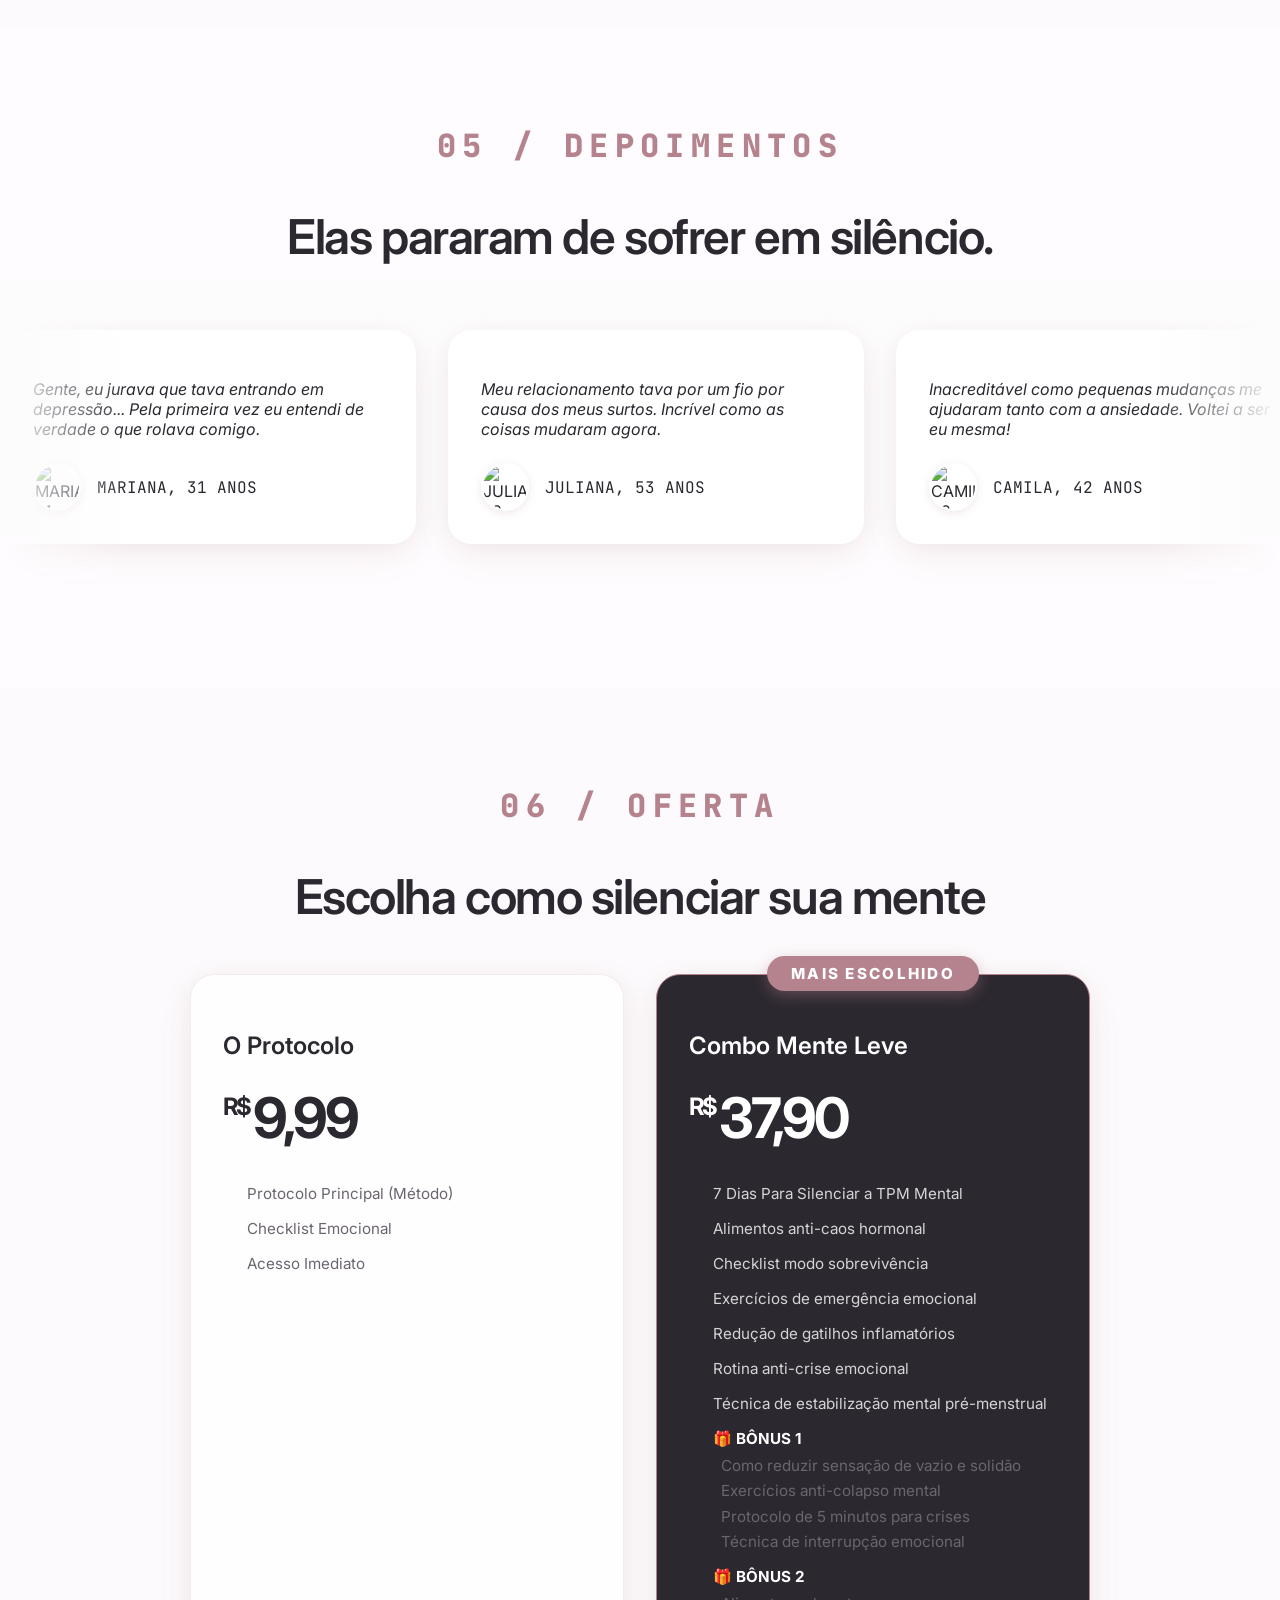
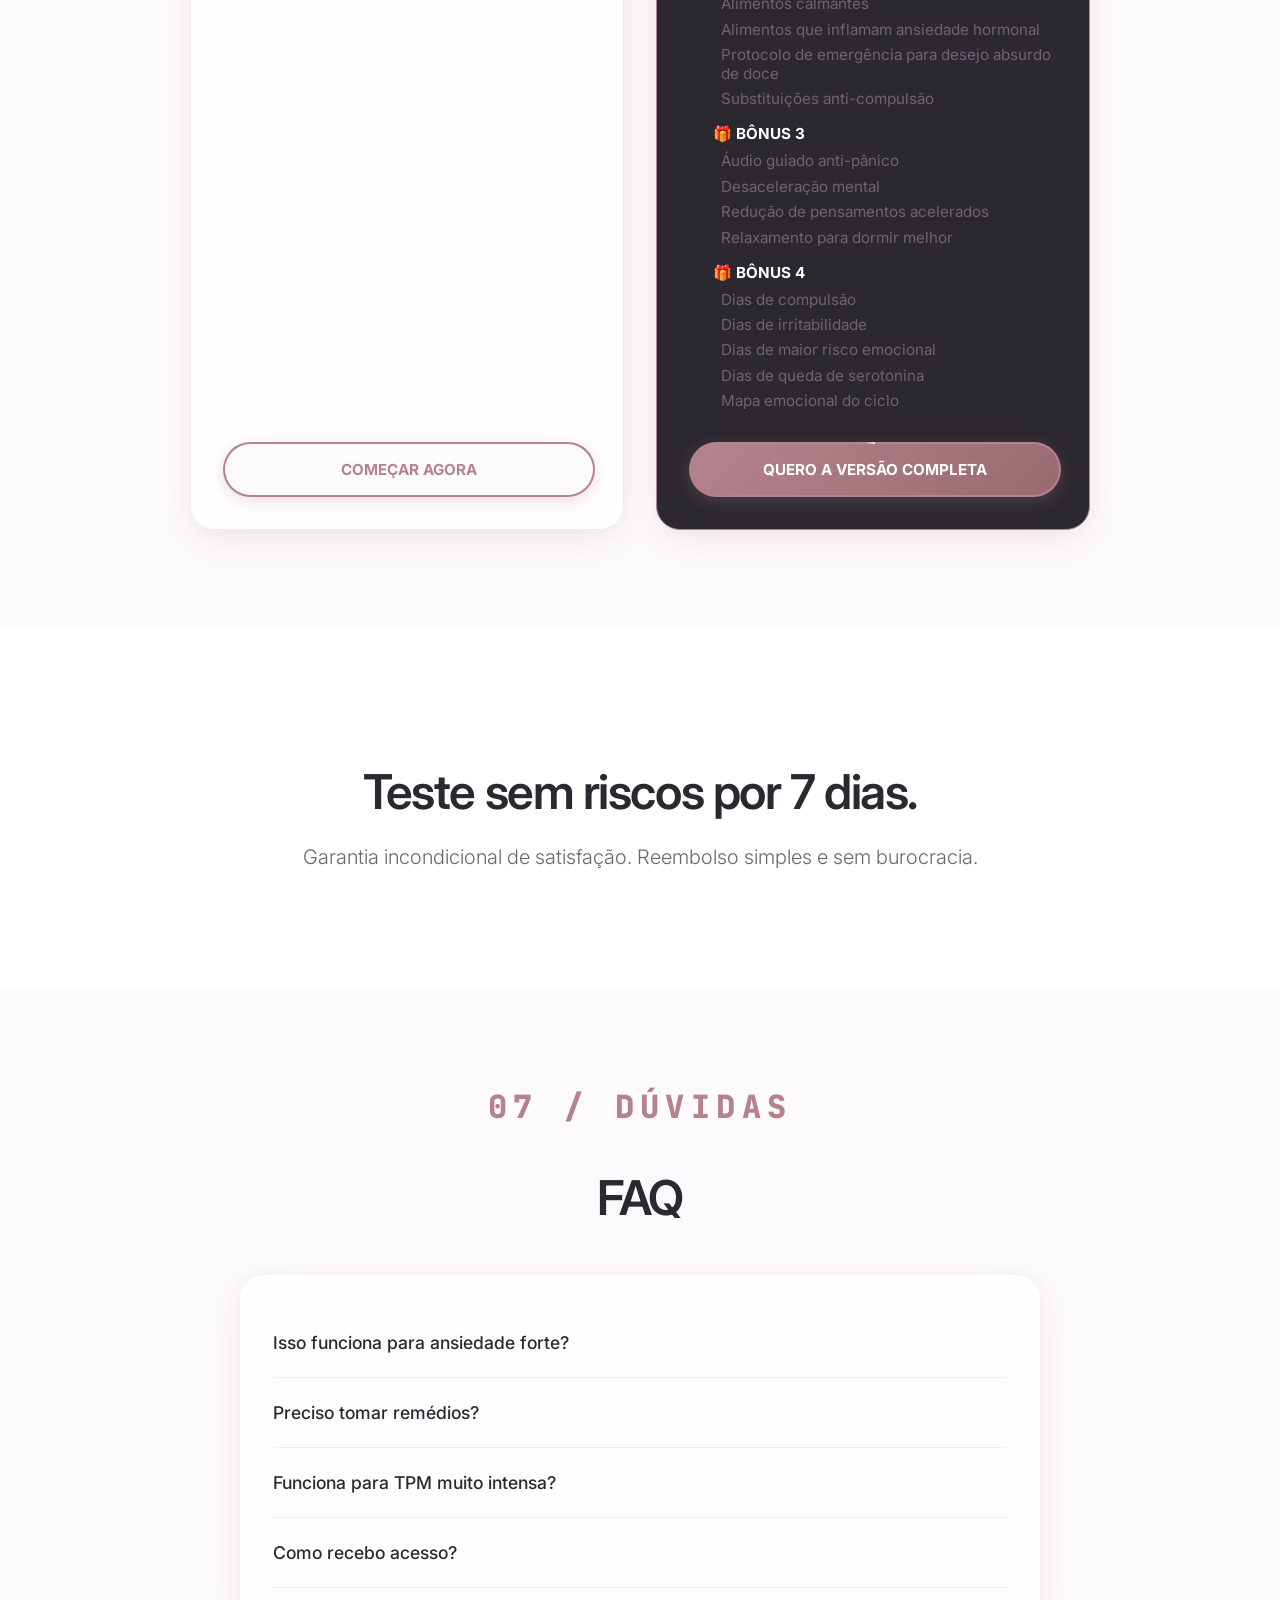
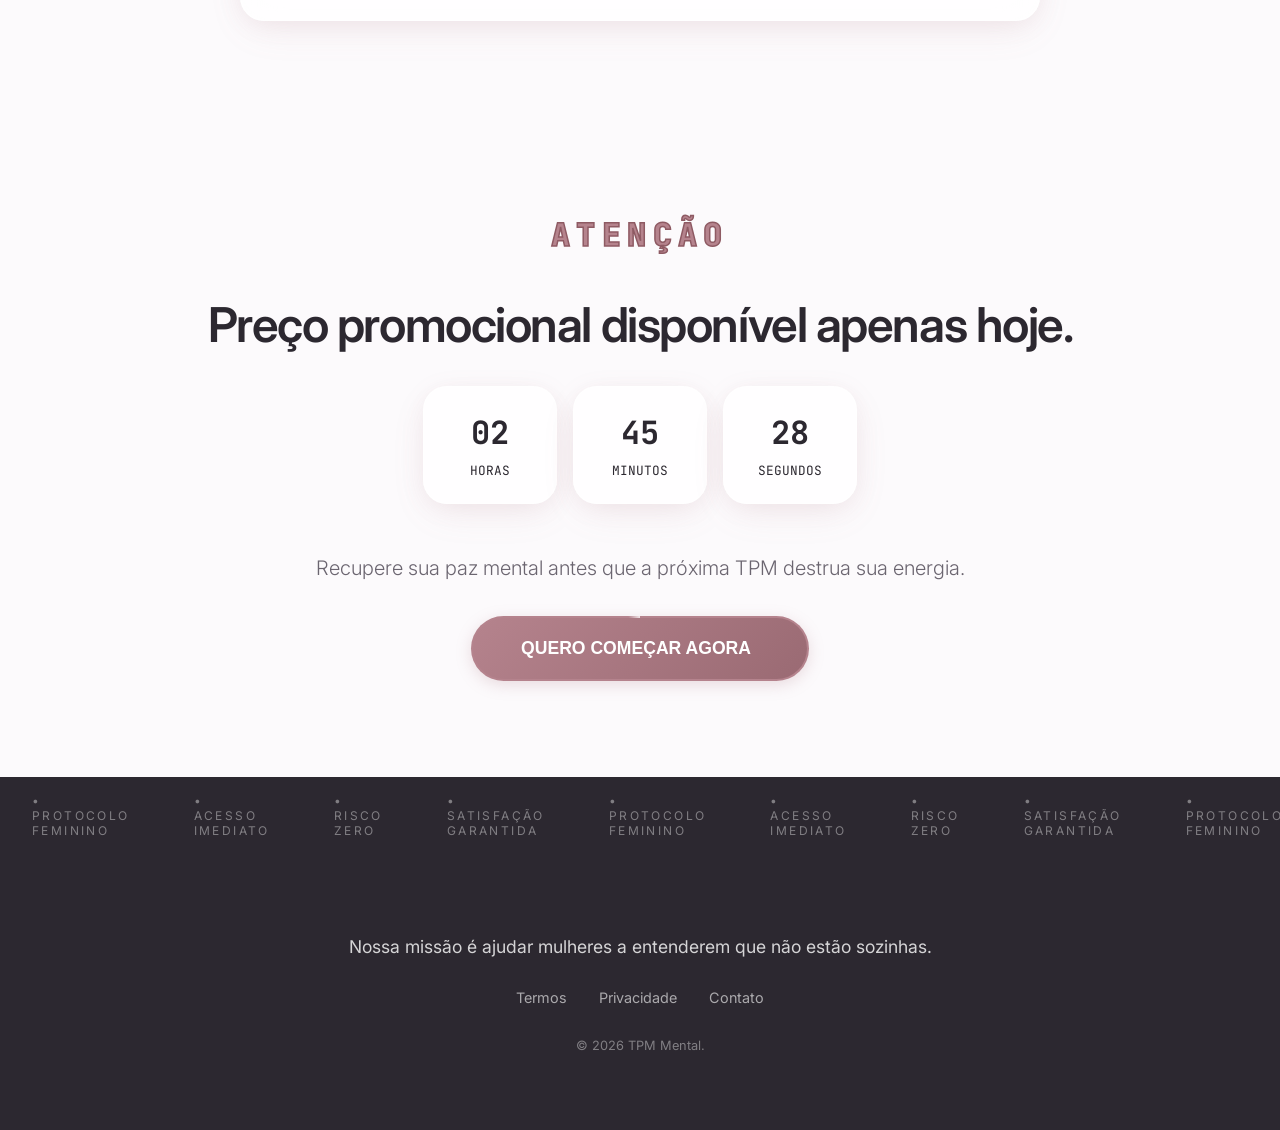
==== commit 3533dcd7: "Atualização Final" ====
--- a/index.html
+++ b/index.html
@@ -36,7 +36,7 @@
             <div class="motion-enter delay-500 mb-8">
                 <div style="font-size: 1.5rem; margin-bottom: 1rem; color: var(--text-muted);">
                     De <span style="text-decoration: line-through; white-space: nowrap;">R$ 47,00</span> por apenas <strong
-                        style="color: var(--text-main); font-size: 2.5rem; white-space: nowrap;">R$ 1,99</strong>
+                        style="color: var(--text-main); font-size: 2.5rem; white-space: nowrap;">R$ 9,99</strong>
                 </div>
                 <button class="beam-btn solid group hover-lift"
                     onclick="document.getElementById('plans').scrollIntoView({behavior: 'smooth'})">
@@ -801,7 +801,7 @@
                         style="border: 1px solid var(--border-light); flex: 1;">
                         <div>
                             <h3 style="font-size: 1.5rem; font-weight: 600;">O Protocolo</h3>
-                            <div class="price-tag"><span class="price-currency">R$</span>1,99</div>
+                            <div class="price-tag"><span class="price-currency">R$</span>9,99</div>
                             <ul class="feature-list mt-8">
                                 <li><iconify-icon icon="solar:check-circle-linear"></iconify-icon> Protocolo Principal
                                     (Método)</li>
--- a/style.css
+++ b/style.css
@@ -292,6 +292,96 @@
         flex: 0 0 80%;
         scroll-snap-align: center;
     }
+}
+
+/* Social Proof Notifications */
+.notification-container {
+    position: fixed;
+    bottom: 20px;
+    left: 20px;
+    z-index: 9999;
+    display: flex;
+    flex-direction: column;
+    gap: 10px;
+    pointer-events: none;
+}
+
+.social-notification {
+    background: #fff;
+    border-radius: 16px;
+    padding: 14px 22px;
+    box-shadow: 0 15px 40px rgba(0,0,0,0.12);
+    display: flex;
+    align-items: center;
+    gap: 12px;
+    transform: translateX(-130%);
+    transition: all 0.6s cubic-bezier(0.175, 0.885, 0.32, 1.275);
+    border-left: 5px solid var(--accent-primary);
+    max-width: 320px;
+    pointer-events: auto;
+}
+
+.social-notification.active {
+    transform: translateX(0);
+}
+
+.social-notification .icon {
+    width: 36px;
+    height: 36px;
+    background: var(--accent-secondary);
+    color: var(--accent-primary);
+    border-radius: 50%;
+    display: flex;
+    justify-content: center;
+    align-items: center;
+    font-size: 1.3rem;
+    flex-shrink: 0;
+}
+
+.social-notification .content {
+    font-size: 0.9rem;
+    color: var(--text-main);
+    line-height: 1.4;
+}
+
+.social-notification strong {
+    display: block;
+    color: var(--text-main);
+    font-weight: 700;
+}
+
+/* Online Counter Badge */
+.online-counter {
+    position: fixed;
+    top: 20px;
+    right: 20px;
+    background: rgba(255, 255, 255, 0.95);
+    backdrop-filter: blur(10px);
+    padding: 10px 18px;
+    border-radius: 40px;
+    font-size: 0.85rem;
+    font-weight: 700;
+    color: var(--text-main);
+    display: flex;
+    align-items: center;
+    gap: 10px;
+    box-shadow: 0 10px 30px rgba(0,0,0,0.08);
+    z-index: 1000;
+    border: 1px solid rgba(0,0,0,0.05);
+}
+
+.online-dot {
+    width: 10px;
+    height: 10px;
+    background: #22c55e;
+    border-radius: 50%;
+    animation: pulse 2s infinite;
+}
+
+@media (max-width: 768px) {
+    .notification-container { bottom: 100px; left: 15px; }
+    .social-notification { padding: 10px 16px; font-size: 0.8rem; max-width: 280px; }
+    .online-counter { top: 15px; right: 15px; padding: 8px 14px; font-size: 0.8rem; }
 }
 
 /* WhatsApp Float */
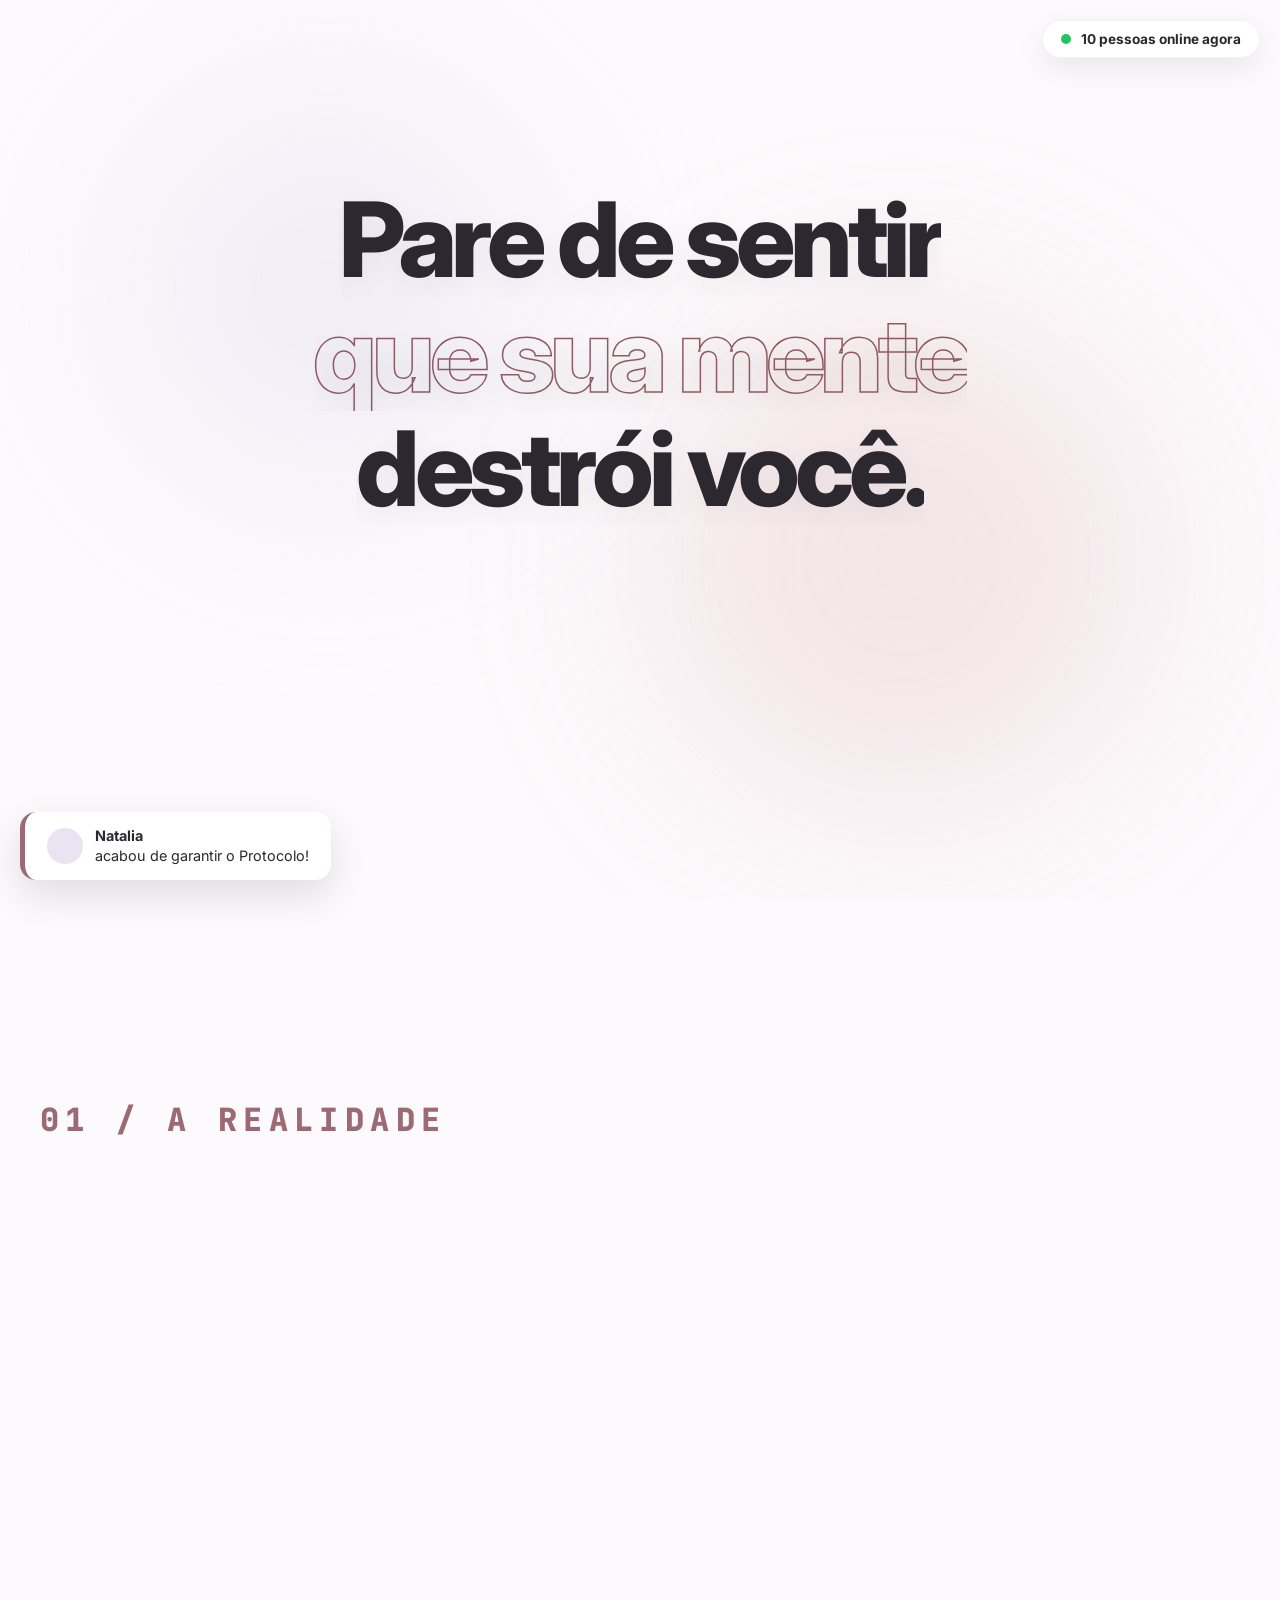
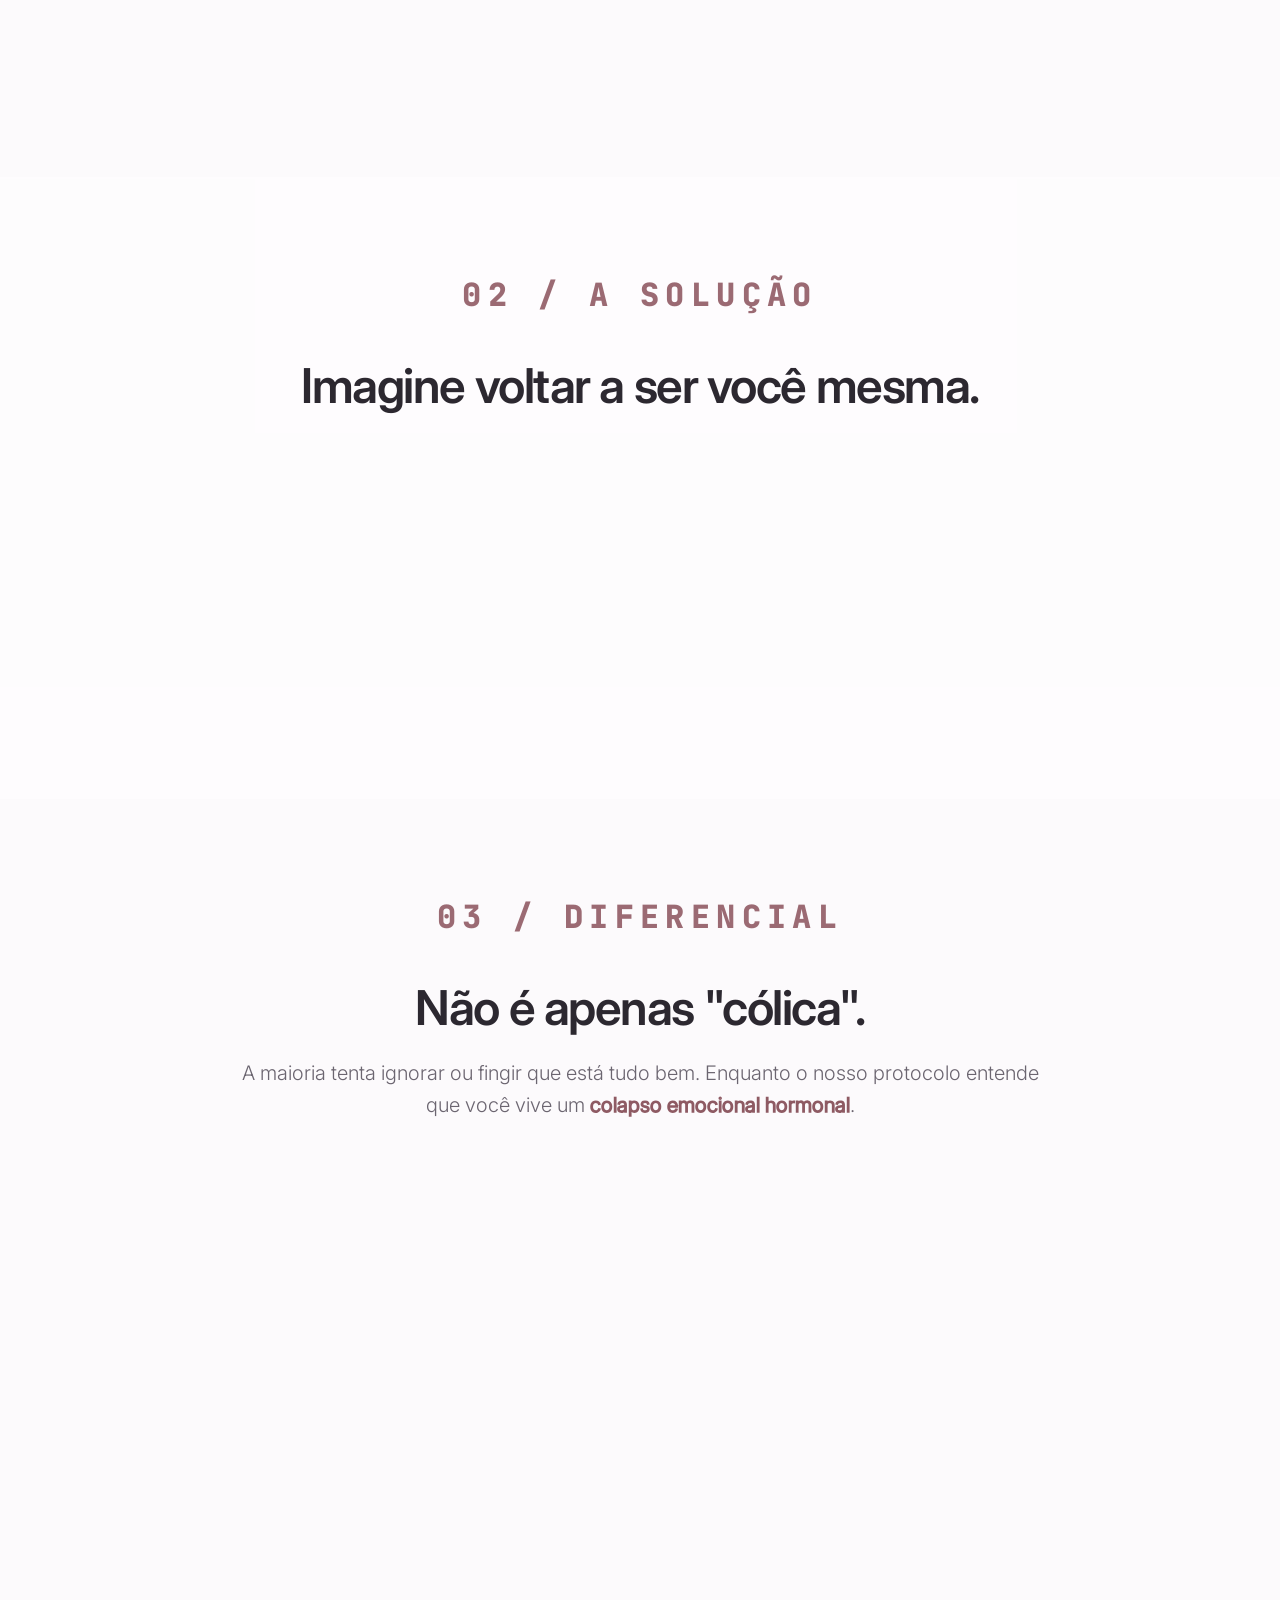
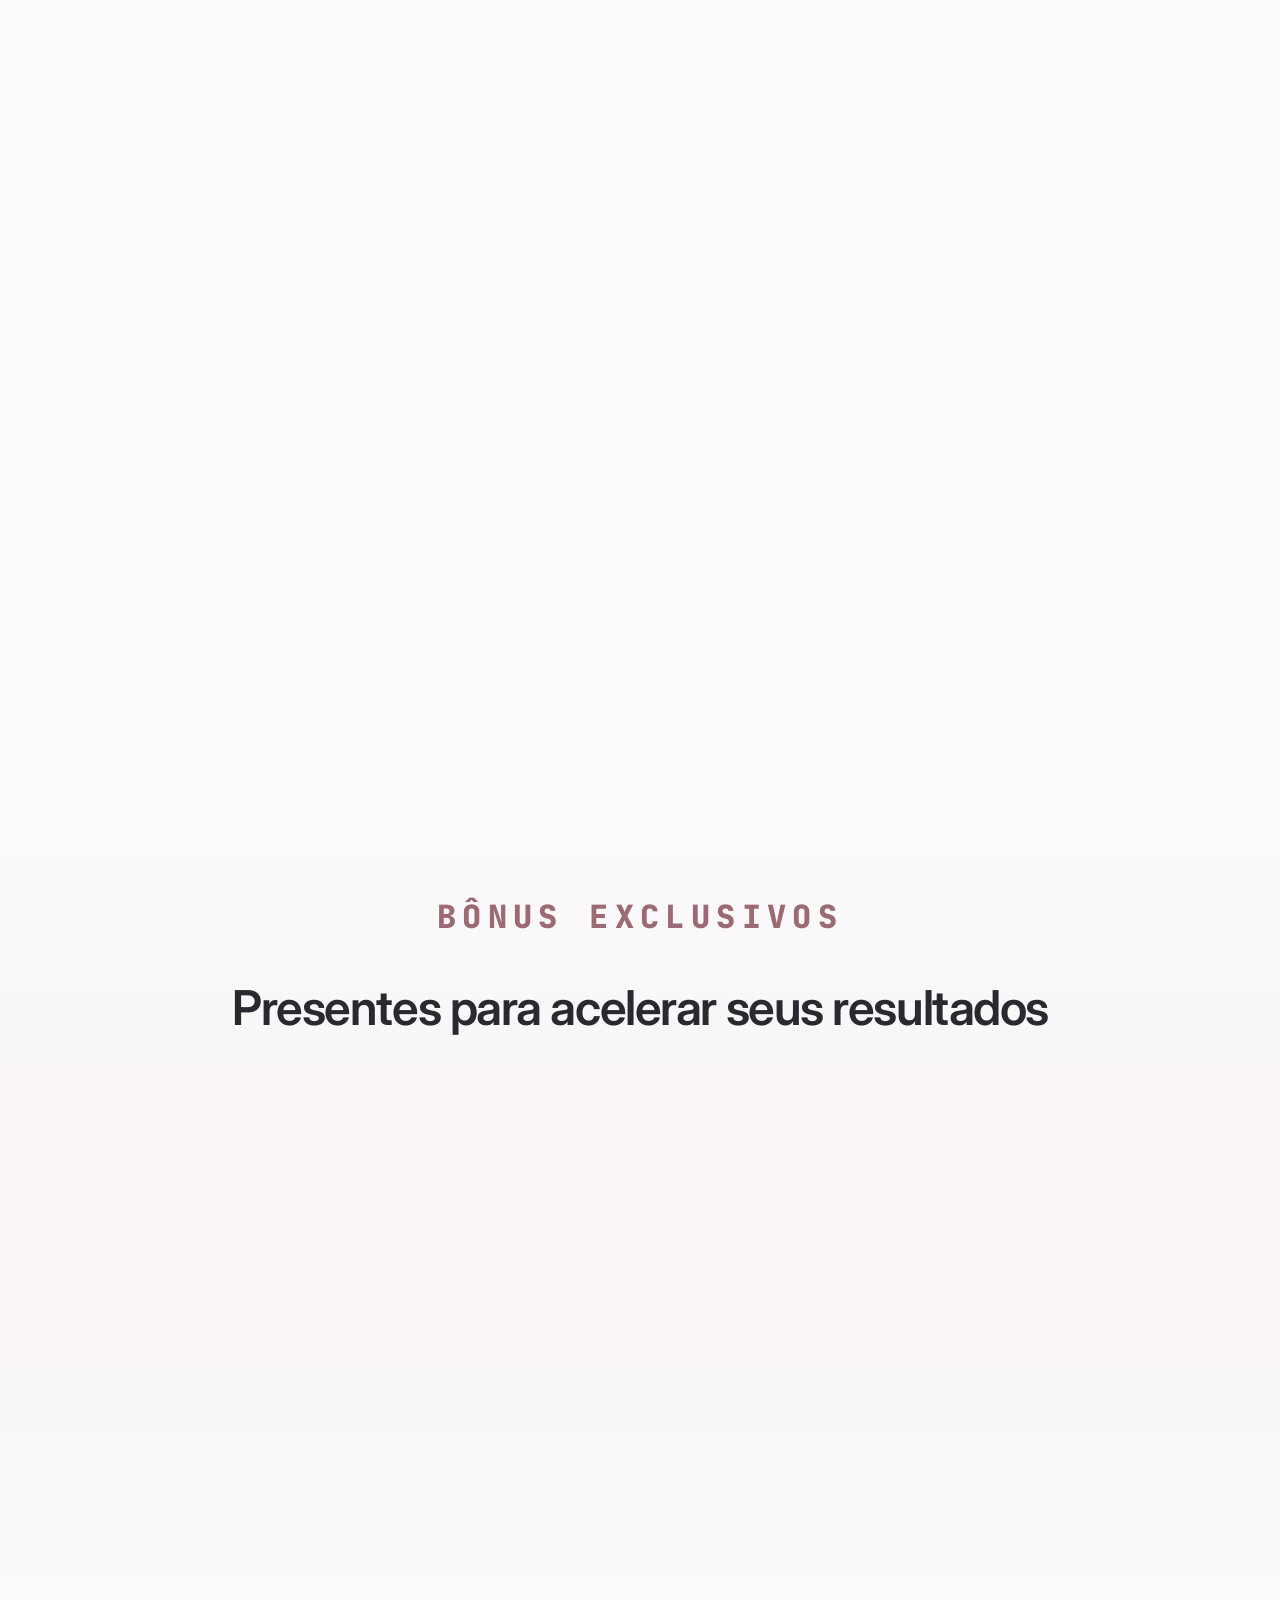
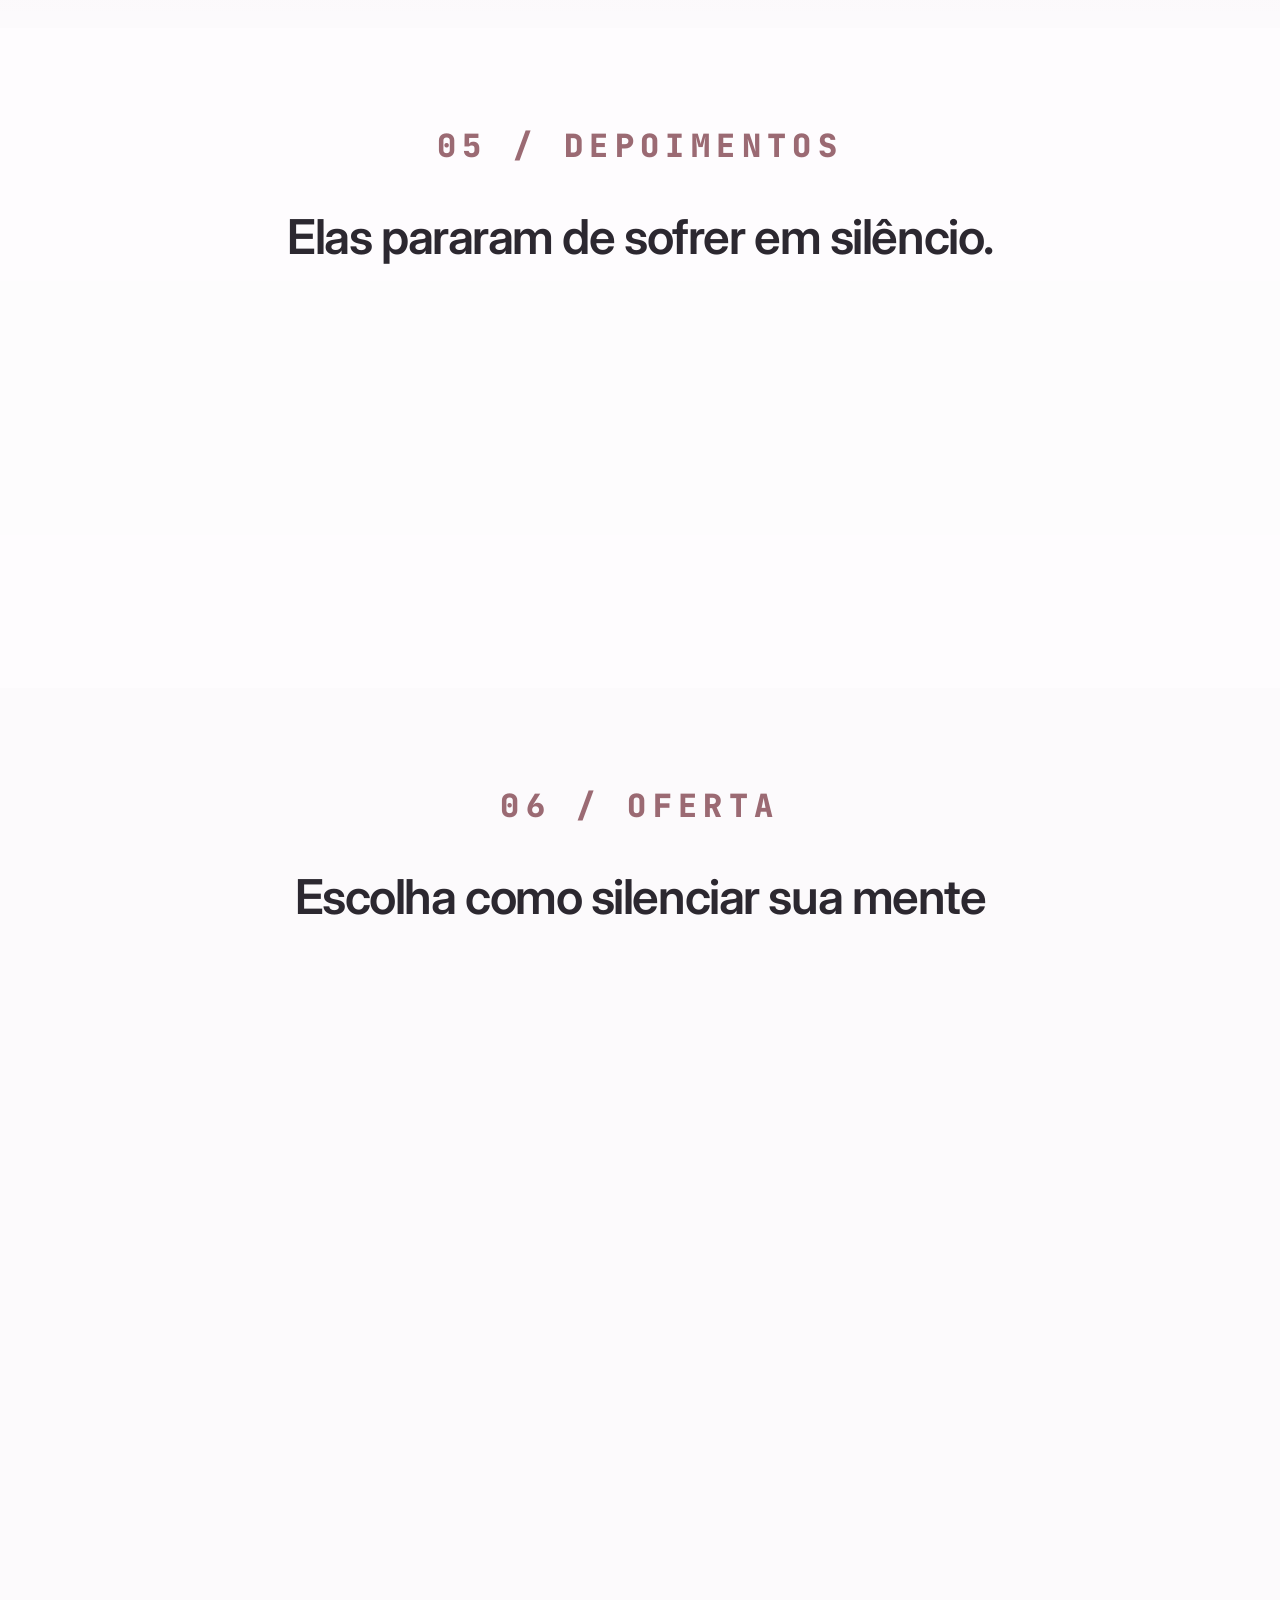
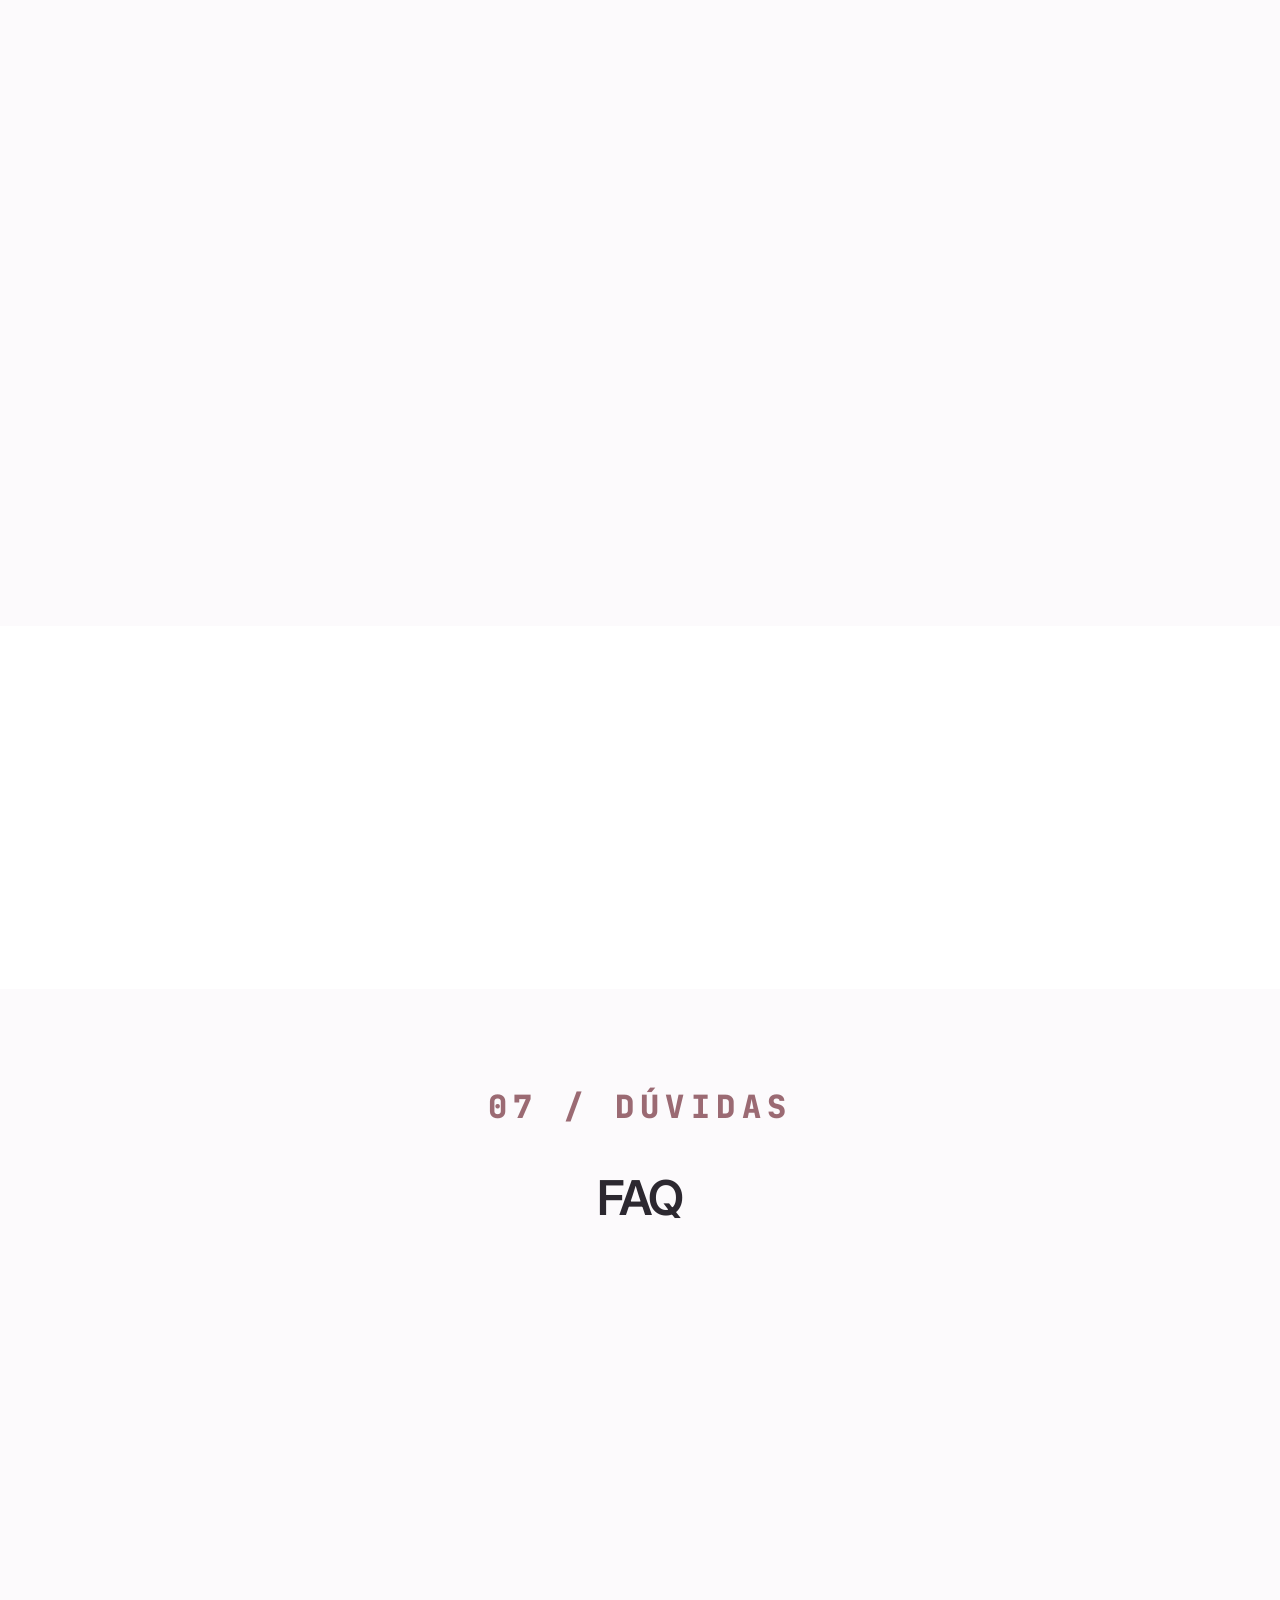
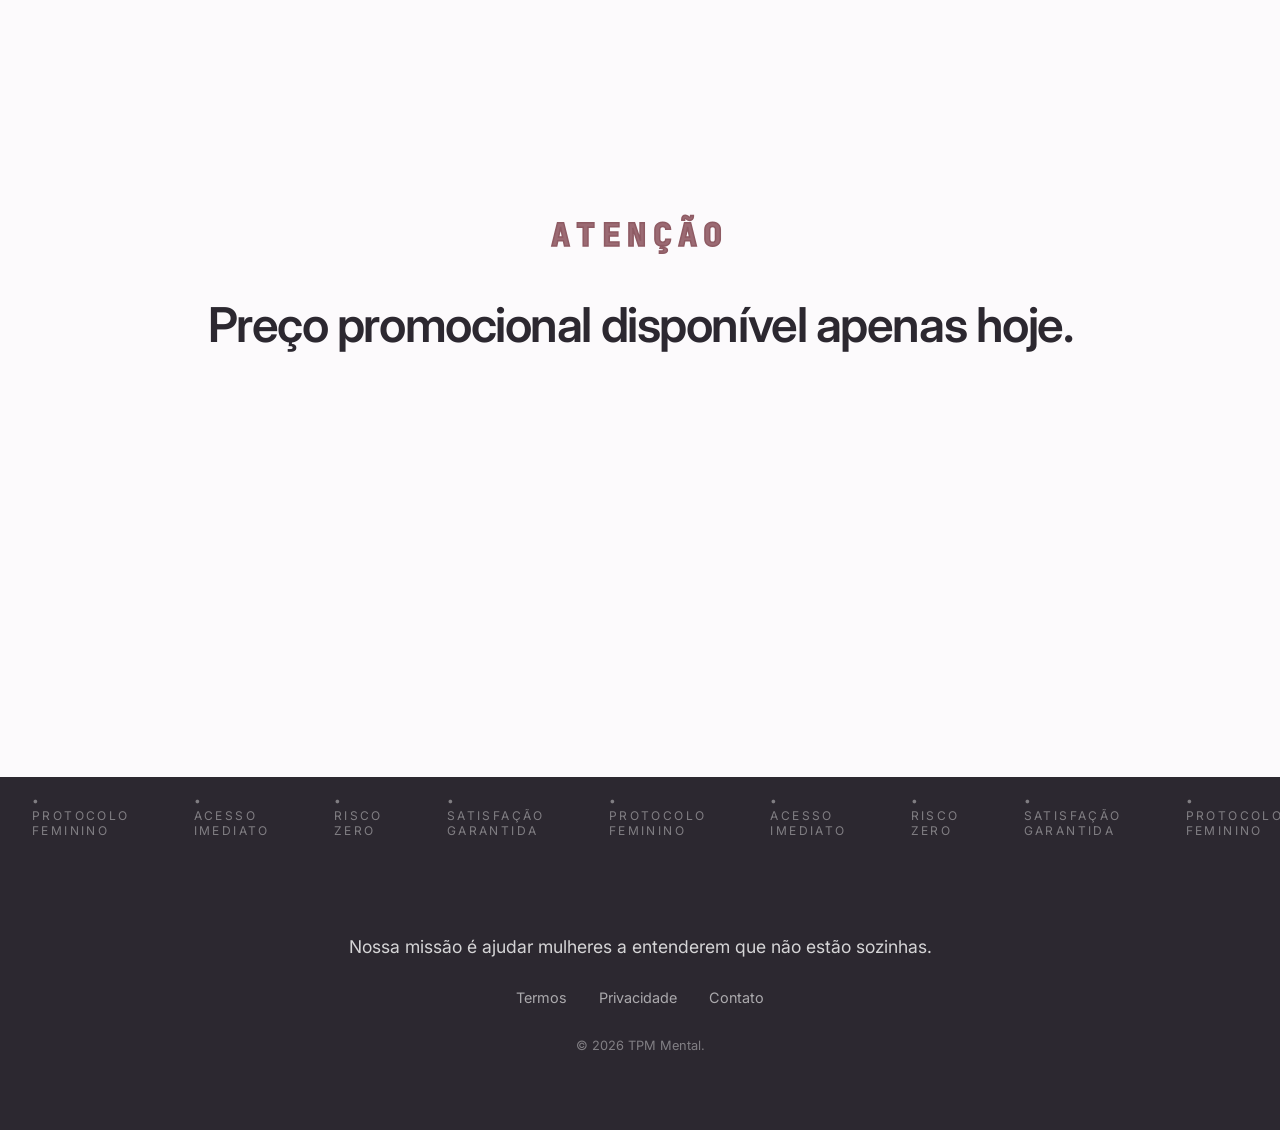
==== commit aef9c328: "Noca Página" ====
--- a/index.html
+++ b/index.html
@@ -1,48 +1,228 @@
-<!DOCTYPE html>
-<html lang="pt-BR">
-
-<head>
+<!DOCTYPE html><html lang="pt-BR" data-lt-installed="true"><head><script src="chrome-extension://eppiocemhmnlbhjplcgkofciiegomcon/content/location/location.js" id="eppiocemhmnlbhjplcgkofciiegomcon"></script><script src="chrome-extension://eppiocemhmnlbhjplcgkofciiegomcon/libs/extend-native-history-api.js"></script><script src="chrome-extension://eppiocemhmnlbhjplcgkofciiegomcon/libs/requests.js"></script>
     <meta charset="UTF-8">
     <meta name="viewport" content="width=device-width, initial-scale=1.0">
     <title>7 Dias Para Silenciar a TPM Mental</title>
-    <link rel="stylesheet" href="style.css">
+    <link rel="stylesheet" href="https://7diasparasilenciaratpm.netlify.app/style.css">
     <script src="https://code.iconify.design/iconify-icon/1.0.7/iconify-icon.min.js"></script>
+    
+<meta id="acfifjfajpekbmhmjppnmmjgmhjkildl"><style>
+  .imageye-selected {
+    outline: 2px solid black !important;
+    box-shadow: 0 0 10px rgba(0, 0, 0, 0.5) !important;
+  }
+</style><meta name="kronos-captured-url" content="https://7diasparasilenciaratpm.netlify.app/"><style data-kronos-captured-css="true">@import url("https://fonts.googleapis.com/css2?family=JetBrains+Mono:wght@400;500&family=Inter:wght@200;300;400;500;600;800&display=swap");
+:root { --bg-body: #FCFAFC; --bg-surface: #FFFFFF; --text-main: #2C2830; --text-muted: #6B6570; --text-light: #A39EAA; --border-light: rgba(181, 131, 141, 0.15); --accent-primary: #9b6a73; --accent-secondary: #EAE4F2; --accent-glow: rgba(181, 131, 141, 0.15); --ease-out-expo: cubic-bezier(0.16, 1, 0.3, 1); }
+html { scroll-behavior: smooth; }
+body { font-family: Inter, sans-serif; background-color: var(--bg-body); color: var(--text-main); overflow-x: hidden; margin: 0px; padding: 0px; -webkit-font-smoothing: antialiased; }
+.font-mono { font-family: "JetBrains Mono", monospace; }
+@keyframes slideUpFade { 
+  0% { opacity: 0; transform: translateY(40px) scale(0.98); filter: blur(10px); }
+  100% { opacity: 1; transform: translateY(0px) scale(1); filter: blur(0px); }
+}
+.motion-enter { opacity: 0; animation-play-state: paused; }
+.motion-enter.active { animation-duration: ; animation-timing-function: ; animation-delay: ; animation-iteration-count: ; animation-direction: ; animation-fill-mode: ; animation-name: ; animation-timeline: ; animation-range-start: ; animation-range-end: ; animation-play-state: running; }
+.delay-100 { animation-delay: 0.1s; transition-delay: 0.1s; }
+.delay-200 { animation-delay: 0.2s; transition-delay: 0.2s; }
+.delay-300 { animation-delay: 0.3s; transition-delay: 0.3s; }
+.delay-500 { animation-delay: 0.5s; transition-delay: 0.5s; }
+.hero-text-mask { overflow: hidden; display: inline-flex; line-height: 1.1; }
+.hero-text-mask span { transform: translateY(110%) rotate(2deg); opacity: 0; transition: all 1.4s var(--ease-out-expo); display: inline-block; transform-origin: left top; }
+.hero-text-mask.active span { transform: translateY(0px) rotate(0deg); opacity: 1; }
+.hover-lift { transition: transform 0.4s var(--ease-out-expo), box-shadow 0.4s var(--ease-out-expo); }
+.hover-lift:hover { transform: translateY(-6px); box-shadow: rgba(181, 131, 141, 0.25) 0px 20px 40px -10px; }
+.text-transparent-stroke { color: transparent; -webkit-text-stroke: 1.5px rgb(142, 90, 99); transition: 0.6s; position: relative; }
+.text-transparent-stroke::before { content: attr(data-text); position: absolute; left: 0px; top: 0px; width: 0px; height: 100%; color: rgb(142, 90, 99); overflow: hidden; transition: width 0.8s var(--ease-out-expo); -webkit-text-stroke: 0px; }
+.group:hover .text-transparent-stroke::before { width: 100%; }
+.glow-card { background: rgba(255, 255, 255, 0.8); backdrop-filter: blur(20px); border: 1px solid rgba(255, 255, 255, 0.4); border-radius: 24px; position: relative; overflow: hidden; box-shadow: rgba(181, 131, 141, 0.1) 0px 4px 24px -1px, rgba(181, 131, 141, 0.15) 0px 12px 40px -10px; transition: all 0.5s var(--ease-out-expo); }
+.glow-card:hover { background: rgb(255, 255, 255); border-color: var(--accent-primary); box-shadow: rgba(181, 131, 141, 0.2) 0px 10px 30px -5px, rgba(181, 131, 141, 0.1) 0px 20px 60px -10px; }
+.glow-card::after { content: ""; position: absolute; width: 500px; height: 500px; background: radial-gradient(circle, var(--accent-glow) 0%, transparent 60%); top: var(--y, -250px); left: var(--x, -250px); transform: translate(-50%, -50%); pointer-events: none; opacity: 0; transition: opacity 0.3s; }
+.glow-card:hover::after { opacity: 1; }
+.beam-btn { position: relative; overflow: hidden; border-radius: 999px; padding: 2px; background: var(--accent-primary); cursor: pointer; display: inline-block; border-width: medium; border-style: none; border-color: currentcolor; border-image: initial; outline: none; box-shadow: rgba(181, 131, 141, 0.25) 0px 4px 15px; transition: transform 0.3s, box-shadow 0.3s; }
+.beam-btn:hover { transform: translateY(-3px); box-shadow: rgba(181, 131, 141, 0.4) 0px 8px 25px; }
+.beam-btn-content { background: rgb(255, 255, 255); color: var(--accent-primary); padding: 16px 36px; border-radius: 999px; position: relative; z-index: 2; transition: background 0.3s, color 0.3s; font-weight: 700; font-size: 0.95rem; display: flex; align-items: center; gap: 8px; justify-content: center; }
+.beam-btn:hover .beam-btn-content { background: var(--accent-secondary); color: var(--accent-primary); }
+.beam-btn.solid { background: var(--accent-primary); }
+.beam-btn.solid .beam-btn-content { background: linear-gradient(135deg, var(--accent-primary) 0%, #9a6a73 100%); color: rgb(255, 255, 255); }
+.beam-btn.solid:hover .beam-btn-content { background: linear-gradient(135deg, rgb(168, 118, 128) 0%, rgb(136, 91, 99) 100%); }
+.beam-btn.solid .beam-spinner { background: conic-gradient(transparent 0deg, transparent 340deg, rgba(255, 255, 255, 0.8) 360deg); }
+.beam-spinner { position: absolute; inset: -50%; width: 200%; height: 200%; background: conic-gradient(from 0deg, transparent 0 340deg, var(--accent-primary) 360deg); animation: 3s linear 0s infinite normal none running spin; }
+@keyframes spin { 
+  0% { transform: rotate(0deg); }
+  100% { transform: rotate(360deg); }
+}
+.container { max-width: 1200px; margin: 0px auto; padding: 0px 24px; }
+.section-py { padding-top: 6rem; padding-bottom: 6rem; }
+.hero-bg-image { position: relative; overflow: hidden; }
+.hero-bg-image::before { content: ""; position: absolute; inset: 0px; background: url("https://i.postimg.cc/9fr5tQK1/67b5034f-0947-4242-9824-b7208fee8ed3.png") center center / cover no-repeat; z-index: -1; opacity: 0.15; }
+.dynamic-bg { position: absolute; inset: 0px; z-index: -1; overflow: hidden; pointer-events: none; }
+.blob { position: absolute; border-radius: 50%; filter: blur(100px); opacity: 0.6; animation: 10s ease-in-out 0s infinite normal none running float; }
+.blob-1 { top: 10%; left: 10%; width: 400px; height: 400px; background: var(--accent-secondary); }
+.blob-2 { bottom: 10%; right: 10%; width: 500px; height: 500px; background: rgba(216, 164, 169, 0.4); animation-delay: -5s; }
+@keyframes float { 
+  0%, 100% { transform: translate(0px, 0px) rotate(0deg); }
+  33% { transform: translate(30px, -50px) rotate(2deg); }
+  66% { transform: translate(-20px, 20px) rotate(-1deg); }
+}
+.bonus-card { background: linear-gradient(165deg, rgb(255, 255, 255) 0%, rgb(255, 245, 246) 100%); border: 1px solid rgba(181, 131, 141, 0.2); padding: 2.5rem 2rem; display: flex; gap: 1.5rem; align-items: center; }
+.bonus-card:hover { background: linear-gradient(165deg, rgb(255, 255, 255) 0%, rgb(253, 240, 242) 100%); }
+.bonus-badge { position: absolute; top: 1rem; right: 1rem; padding: 4px 12px; background: var(--accent-primary); color: rgb(255, 255, 255); font-size: 0.7rem; font-weight: 800; border-radius: 20px; text-transform: uppercase; letter-spacing: 0.1em; }
+.badge-mono { display: inline-flex; align-items: center; gap: 8px; padding: 8px 16px; border-radius: 999px; border: 1px solid var(--accent-primary); background: rgba(181, 131, 141, 0.15); backdrop-filter: blur(10px); font-size: 0.9rem; font-weight: 700; text-transform: uppercase; letter-spacing: 0.15em; color: var(--accent-primary); }
+.badge-dot { width: 6px; height: 6px; border-radius: 50%; background: var(--accent-primary); animation: 2s ease 0s infinite normal none running pulse; }
+@keyframes pulse { 
+  0%, 100% { opacity: 1; }
+  50% { opacity: 0.5; }
+}
+.badges-marquee-container { width: 100%; max-width: 900px; margin: 0px auto; }
+.badges-marquee-track { display: flex; justify-content: center; flex-wrap: wrap; gap: 1rem; }
+.badges-marquee-track .badge-mono:nth-child(n+4) { display: none; }
+@media (max-width: 768px) {
+  .badges-marquee-container { overflow: hidden; padding: 0.5rem 0px; mask-image: linear-gradient(to right, transparent, black 10%, black 90%, transparent); }
+  .badges-marquee-track { flex-wrap: nowrap; width: max-content; animation: 15s linear 0s infinite normal none running marqueeBadges; justify-content: flex-start; gap: 2rem; }
+  .badges-marquee-track .badge-mono:nth-child(n+4) { display: inline-flex; }
+}
+@keyframes marqueeBadges { 
+  0% { transform: translateX(0px); }
+  100% { transform: translateX(calc(-50% - 1rem)); }
+}
+.h1-display { font-size: 6.5rem; font-weight: 800; letter-spacing: -0.05em; line-height: 1.05; margin-bottom: 2.5rem; color: var(--text-main); text-shadow: rgba(0, 0, 0, 0.05) 0px 10px 30px; }
+.h2-section { font-size: 3rem; font-weight: 600; letter-spacing: -0.03em; margin-bottom: 1rem; color: var(--text-main); }
+.text-lead { font-size: 1.25rem; font-weight: 300; line-height: 1.6; color: var(--text-muted); }
+.section-label { font-size: 2rem; font-weight: 800; text-transform: uppercase; letter-spacing: 0.2em; color: var(--accent-primary); margin-bottom: 1.5rem; display: block; }
+@media (max-width: 768px) {
+  .h1-display { font-size: 4rem; }
+  .h2-section { font-size: 2.5rem; }
+  .section-label { font-size: 1.4rem; }
+  .text-lead { font-size: 1.15rem; }
+  .container { text-align: center; }
+  .grid-2, .grid-3, .grid-4 { text-align: center; }
+  .section-py:not(#plans) .feature-list li { flex-direction: column; text-align: center; align-items: center; gap: 1rem; }
+  .bonus-card { flex-direction: column; text-align: center; padding: 2rem 1.5rem; }
+  .h1-display, .h2-section, h3 { width: 100%; max-width: 100%; }
+  .mobile-carousel { overflow-x: auto; scroll-snap-type: x mandatory; gap: 1.5rem; padding: 1rem 24px 2rem; margin: 0px -24px; scroll-padding: 24px; display: flex !important; }
+  .mobile-carousel::-webkit-scrollbar { display: none; }
+  .mobile-carousel > * { flex: 0 0 80%; scroll-snap-align: center; }
+}
+.notification-container { position: fixed; bottom: 20px; left: 20px; z-index: 9999; display: flex; flex-direction: column; gap: 10px; pointer-events: none; }
+.social-notification { background: rgb(255, 255, 255); border-radius: 16px; padding: 14px 22px; box-shadow: rgba(0, 0, 0, 0.12) 0px 15px 40px; display: flex; align-items: center; gap: 12px; transform: translateX(-130%); transition: 0.6s cubic-bezier(0.175, 0.885, 0.32, 1.275); border-left: 5px solid var(--accent-primary); max-width: 320px; pointer-events: auto; }
+.social-notification.active { transform: translateX(0px); }
+.social-notification .icon { width: 36px; height: 36px; background: var(--accent-secondary); color: var(--accent-primary); border-radius: 50%; display: flex; justify-content: center; align-items: center; font-size: 1.3rem; flex-shrink: 0; }
+.social-notification .content { font-size: 0.9rem; color: var(--text-main); line-height: 1.4; }
+.social-notification strong { display: block; color: var(--text-main); font-weight: 700; }
+.online-counter { position: fixed; top: 20px; right: 20px; background: rgba(255, 255, 255, 0.95); backdrop-filter: blur(10px); padding: 10px 18px; border-radius: 40px; font-size: 0.85rem; font-weight: 700; color: var(--text-main); display: flex; align-items: center; gap: 10px; box-shadow: rgba(0, 0, 0, 0.08) 0px 10px 30px; z-index: 1000; border: 1px solid rgba(0, 0, 0, 0.05); }
+.online-dot { width: 10px; height: 10px; background: rgb(34, 197, 94); border-radius: 50%; animation: 2s ease 0s infinite normal none running pulse; }
+@media (max-width: 768px) {
+  .notification-container { bottom: 100px; left: 15px; }
+  .social-notification { padding: 10px 16px; font-size: 0.8rem; max-width: 280px; }
+  .online-counter { top: 15px; right: 15px; padding: 8px 14px; font-size: 0.8rem; }
+}
+.whatsapp-float { position: fixed; bottom: 30px; right: 30px; width: 60px; height: 60px; background: rgb(255, 255, 255); border-radius: 50%; display: flex; justify-content: center; align-items: center; font-size: 32px; box-shadow: rgba(0, 0, 0, 0.1) 0px 10px 30px; z-index: 1000; transition: 0.3s cubic-bezier(0.175, 0.885, 0.32, 1.275); text-decoration: none; border: 1px solid rgba(0, 0, 0, 0.05); }
+.whatsapp-float:hover { transform: scale(1.1) translateY(-5px); box-shadow: rgba(37, 211, 102, 0.2) 0px 15px 40px; }
+.whatsapp-tooltip { position: absolute; right: 75px; background: var(--text-main); color: rgb(255, 255, 255); padding: 10px 18px; border-radius: 16px; font-size: 0.9rem; font-weight: 600; white-space: nowrap; opacity: 0; visibility: hidden; transition: 0.3s; box-shadow: rgba(0, 0, 0, 0.15) 0px 10px 25px; }
+.whatsapp-float:hover .whatsapp-tooltip { opacity: 1; visibility: visible; right: 80px; }
+@media (max-width: 768px) {
+  .whatsapp-float { bottom: 20px; right: 20px; width: 54px; height: 54px; font-size: 28px; }
+  .whatsapp-tooltip { display: none; }
+}
+@media (max-width: 480px) {
+  .h1-display { font-size: 3.2rem; line-height: 1.1; letter-spacing: -0.04em; }
+  .h2-section { font-size: 2rem; }
+  .bonus-card h3 { font-size: 1.2rem; }
+}
+.grid-2 { display: grid; grid-template-columns: repeat(2, 1fr); gap: 2rem; }
+.grid-3 { display: grid; grid-template-columns: repeat(3, 1fr); gap: 2rem; }
+.grid-4 { display: grid; grid-template-columns: repeat(4, 1fr); gap: 2rem; }
+@media (max-width: 768px) {
+  .grid-2, .grid-3, .grid-4 { grid-template-columns: 1fr; }
+}
+.marquee-cards-container { overflow: hidden; padding: 1rem 0px 3rem; width: 100%; mask-image: linear-gradient(to right, transparent, black 10%, black 90%, transparent); }
+.marquee-cards-track { display: flex; gap: 2rem; width: max-content; animation: 75s linear 0s infinite normal none running marqueeCards; }
+.marquee-cards-track:hover { animation-play-state: paused; }
+.marquee-card { width: 350px; flex-shrink: 0; white-space: normal; }
+@media (max-width: 768px) {
+  .marquee-card { width: 300px; }
+}
+@keyframes marqueeCards { 
+  0% { transform: translateX(0px); }
+  100% { transform: translateX(calc(-50% - 1rem)); }
+}
+.icon-box { width: 64px; height: 64px; border-radius: 20px; background: linear-gradient(135deg, var(--accent-primary), #9a6a73); display: flex; align-items: center; justify-content: center; font-size: 32px; color: rgb(255, 255, 255); margin-bottom: 1.5rem; border-width: medium; border-style: none; border-color: currentcolor; border-image: initial; box-shadow: rgba(181, 131, 141, 0.3) 0px 8px 16px; }
+.pricing-card { display: flex; flex-direction: column; justify-content: space-between; height: 100%; padding: 2rem; }
+.price-tag { font-size: 3.5rem; font-weight: 700; letter-spacing: -0.05em; color: var(--text-main); margin: 1rem 0px; display: flex; align-items: flex-start; white-space: nowrap; }
+.price-currency { font-size: 1.5rem; margin-top: 0.5rem; margin-right: 0.2rem; }
+.feature-list { list-style: none; padding: 0px; margin: 0px 0px 2rem; }
+.feature-list li { display: flex; gap: 1.5rem; align-items: flex-start; margin-bottom: 1rem; color: var(--text-muted); font-size: 0.95rem; }
+.section-py:not(#plans) .feature-list li { padding: 1.2rem; background: rgba(255, 255, 255, 0.8); border-radius: 24px; border-left: 4px solid var(--accent-primary); }
+.feature-list iconify-icon { color: rgb(142, 90, 99); font-size: 1.2rem; flex-shrink: 0; margin-top: 2px; }
+.feature-list .icon-box { width: 56px; height: 56px; margin: 0px; background: var(--accent-secondary); color: var(--accent-primary); box-shadow: none; border-radius: 16px; flex-shrink: 0; }
+.accordion-item { border-bottom: 1px solid var(--border-light); }
+.accordion-header { width: 100%; text-align: left; padding: 1.5rem 0px; background: none; border-width: medium; border-style: none; border-color: currentcolor; border-image: initial; font-size: 1.1rem; font-weight: 500; font-family: inherit; color: var(--text-main); cursor: pointer; display: flex; justify-content: space-between; align-items: center; transition: color 0.3s; }
+.accordion-header:hover { color: var(--accent-primary); }
+.accordion-header iconify-icon { transition: transform 0.3s; }
+.accordion-header.active iconify-icon { transform: rotate(180deg); }
+.accordion-content { max-height: 0px; overflow: hidden; transition: max-height 0.4s var(--ease-out-expo); }
+.accordion-content p { padding-bottom: 1.5rem; color: var(--text-muted); line-height: 1.6; }
+.marquee-container { overflow: hidden; padding: 1rem 0px; background: var(--text-main); color: rgba(255, 255, 255, 0.4); font-size: 0.75rem; text-transform: uppercase; letter-spacing: 0.2em; display: flex; }
+.marquee-track { display: flex; width: max-content; animation: 30s linear 0s infinite normal none running marquee; }
+.marquee-track span { margin: 0px 2rem; }
+@keyframes marquee { 
+  0% { transform: translateX(0px); }
+  100% { transform: translateX(-50%); }
+}
+.text-center { text-align: center; }
+.mx-auto { margin-left: auto; margin-right: auto; }
+.mb-2 { margin-bottom: 0.5rem; }
+.mb-4 { margin-bottom: 1rem; }
+.mb-8 { margin-bottom: 2rem; }
+.mb-12 { margin-bottom: 3rem; }
+.mt-8 { margin-top: 2rem; }
+.items-center { align-items: center; }
+.justify-between { justify-content: space-between; }
+.flex { display: flex; }
+.flex-col { flex-direction: column; }
+.gap-2 { gap: 0.5rem; }
+.gap-4 { gap: 1rem; }
+.gap-8 { gap: 2rem; }
+.w-full { width: 100%; }
+.imageye-selected { outline: black solid 2px !important; box-shadow: rgba(0, 0, 0, 0.5) 0px 0px 10px !important; }
+</style>
+
+<!-- Kronos Header Scripts -->
+<script src="https://cdn.utmify.com.br/scripts/utms/latest.js" data-utmify-prevent-xcod-sck="" data-utmify-prevent-subids="" async="" defer=""></script>
+<!-- End Kronos Header Scripts -->
 </head>
 
-<body>
+<body __processed_6a59be13-031c-4ef0-bc06-bdec5f704e90__="true" cz-shortcut-listen="true">
     <div class="dynamic-bg">
         <div class="blob blob-1"></div>
         <div class="blob blob-2"></div>
     </div>
 
     <!-- 1. HERO SECTION -->
-    <section class="section-py text-center group hero-bg-image"
-        style="min-height: 80vh; display: flex; flex-direction: column; justify-content: center; align-items: center;">
+    <section class="section-py text-center group hero-bg-image" style="min-height: 80vh; display: flex; flex-direction: column; justify-content: center; align-items: center;">
         <div class="container">
 
 
             <h1 class="h1-display">
-                <div class="hero-text-mask"><span class="block">Pare de sentir</span></div><br>
-                <div class="hero-text-mask"><span class="block text-transparent-stroke" data-text="que sua mente">que sua mente</span></div><br>
-                <div class="hero-text-mask"><span class="block">destrói você.</span></div>
+                <div class="hero-text-mask active"><span class="block">Pare de sentir</span></div><br>
+                <div class="hero-text-mask active"><span class="block text-transparent-stroke" data-text="que sua mente">que
+                        sua mente</span></div><br>
+                <div class="hero-text-mask active"><span class="block">destrói você.</span></div>
             </h1>
 
-            <p class="text-lead mb-12 motion-enter delay-300"
-                style="max-width: 700px; margin-left: auto; margin-right: auto;">
+            <p class="text-lead mb-12 motion-enter delay-300 active" style="max-width: 700px; margin-left: auto; margin-right: auto;">
                 Descubra o protocolo emocional de 7 dias que está ajudando mulheres a reduzirem ansiedade, irritação,
                 tristeza profunda e pensamentos acelerados da TPM.
             </p>
 
-            <div class="motion-enter delay-500 mb-8">
+            <div class="motion-enter delay-500 mb-8 active">
                 <div style="font-size: 1.5rem; margin-bottom: 1rem; color: var(--text-muted);">
-                    De <span style="text-decoration: line-through; white-space: nowrap;">R$ 47,00</span> por apenas <strong
-                        style="color: var(--text-main); font-size: 2.5rem; white-space: nowrap;">R$ 9,99</strong>
-                </div>
-                <button class="beam-btn solid group hover-lift"
-                    onclick="document.getElementById('plans').scrollIntoView({behavior: 'smooth'})">
+                    De <span style="text-decoration: line-through; white-space: nowrap;">R$ 47,00</span> por apenas
+                    <strong style="color: var(--text-main); font-size: 2.5rem; white-space: nowrap;">R$ 9,99</strong>
+                </div>
+                <button class="beam-btn solid group hover-lift" onclick="document.getElementById('plans').scrollIntoView({behavior: 'smooth'})" id="c8416dbc-504e-1c66-25d6-5f0f5ebf0b21">
                     <span class="beam-spinner"></span>
                     <span class="beam-btn-content" style="padding: 20px 48px; font-size: 1.1rem;">
-                        QUERO SILENCIAR MINHA TPM
+                        SILENCIAR MINHA TPM
                         <iconify-icon icon="solar:arrow-right-linear" style="font-size: 1.4rem;"></iconify-icon>
                     </span>
                 </button>
@@ -67,30 +247,22 @@
                         de afastar as pessoas.
                     </p>
                     <div class="flex flex-col gap-4">
-                        <div class="glow-card hover-lift"
-                            style="padding: 1.5rem; display: flex; gap: 1rem; align-items: center;">
-                            <iconify-icon icon="solar:chat-square-quote-linear"
-                                style="font-size: 1.5rem; color: var(--accent-primary);"></iconify-icon>
+                        <div class="glow-card hover-lift" style="padding: 1.5rem; display: flex; gap: 1rem; align-items: center;">
+                            <iconify-icon icon="solar:chat-square-quote-linear" style="font-size: 1.5rem; color: var(--accent-primary);"></iconify-icon>
                             <p style="font-weight: 500; margin: 0;">Você não está exagerando.</p>
                         </div>
-                        <div class="glow-card hover-lift delay-100"
-                            style="padding: 1.5rem; display: flex; gap: 1rem; align-items: center;">
-                            <iconify-icon icon="solar:chat-square-quote-linear"
-                                style="font-size: 1.5rem; color: var(--accent-primary);"></iconify-icon>
+                        <div class="glow-card hover-lift delay-100" style="padding: 1.5rem; display: flex; gap: 1rem; align-items: center;">
+                            <iconify-icon icon="solar:chat-square-quote-linear" style="font-size: 1.5rem; color: var(--accent-primary);"></iconify-icon>
                             <p style="font-weight: 500; margin: 0;">Você não está ficando louca.</p>
                         </div>
-                        <div class="glow-card hover-lift delay-200"
-                            style="padding: 1.5rem; display: flex; gap: 1rem; align-items: center;">
-                            <iconify-icon icon="solar:chat-square-quote-linear"
-                                style="font-size: 1.5rem; color: var(--accent-primary);"></iconify-icon>
+                        <div class="glow-card hover-lift delay-200" style="padding: 1.5rem; display: flex; gap: 1rem; align-items: center;">
+                            <iconify-icon icon="solar:chat-square-quote-linear" style="font-size: 1.5rem; color: var(--accent-primary);"></iconify-icon>
                             <p style="font-weight: 500; margin: 0;">Seu corpo pode estar sabotando sua mente.</p>
                         </div>
                     </div>
                 </div>
-                <div class="glow-card motion-enter delay-300 hover-lift"
-                    style="height: 500px; overflow: hidden; background: linear-gradient(135deg, var(--bg-surface), var(--accent-secondary));">
-                    <img src="https://i.postimg.cc/LsnKB8w0/8a7c0f39-414f-45ae-9909-3d5e8b2b2030.png"
-                        alt="Representação do impacto emocional" style="width: 100%; height: 100%; object-fit: cover;">
+                <div class="glow-card motion-enter delay-300 hover-lift" style="height: 500px; overflow: hidden; background: linear-gradient(135deg, var(--bg-surface), var(--accent-secondary));">
+                    <img src="https://i.postimg.cc/LsnKB8w0/8a7c0f39-414f-45ae-9909-3d5e8b2b2030.png" alt="Representação do impacto emocional" style="width: 100%; height: 100%; object-fit: cover;">
                 </div>
             </div>
         </div>
@@ -141,13 +313,19 @@
             <div class="badges-marquee-container motion-enter delay-200">
                 <div class="badges-marquee-track">
                     <!-- Grupo 1 -->
-                    <div class="badge-mono"><iconify-icon icon="solar:star-fall-linear"></iconify-icon> Atua no Emocional</div>
-                    <div class="badge-mono"><iconify-icon icon="solar:star-fall-linear"></iconify-icon> Combate a Inflamação</div>
-                    <div class="badge-mono"><iconify-icon icon="solar:star-fall-linear"></iconify-icon> Acalma o Caos</div>
+                    <div class="badge-mono"><iconify-icon icon="solar:star-fall-linear"></iconify-icon> Atua no
+                        Emocional</div>
+                    <div class="badge-mono"><iconify-icon icon="solar:star-fall-linear"></iconify-icon> Combate a
+                        Inflamação</div>
+                    <div class="badge-mono"><iconify-icon icon="solar:star-fall-linear"></iconify-icon> Acalma o Caos
+                    </div>
                     <!-- Grupo 2 (Duplicado para o loop) -->
-                    <div class="badge-mono"><iconify-icon icon="solar:star-fall-linear"></iconify-icon> Atua no Emocional</div>
-                    <div class="badge-mono"><iconify-icon icon="solar:star-fall-linear"></iconify-icon> Combate a Inflamação</div>
-                    <div class="badge-mono"><iconify-icon icon="solar:star-fall-linear"></iconify-icon> Acalma o Caos</div>
+                    <div class="badge-mono"><iconify-icon icon="solar:star-fall-linear"></iconify-icon> Atua no
+                        Emocional</div>
+                    <div class="badge-mono"><iconify-icon icon="solar:star-fall-linear"></iconify-icon> Combate a
+                        Inflamação</div>
+                    <div class="badge-mono"><iconify-icon icon="solar:star-fall-linear"></iconify-icon> Acalma o Caos
+                    </div>
                 </div>
             </div>
         </div>
@@ -164,12 +342,10 @@
                         <!-- Item 1 -->
                         <li class="glow-card hover-lift">
                             <div class="icon-box">
-                                <iconify-icon icon="solar:shield-up-bold-duotone"
-                                    style="font-size: 28px;"></iconify-icon>
+                                <iconify-icon icon="solar:shield-up-bold-duotone" style="font-size: 28px;"></iconify-icon>
                             </div>
                             <div style="flex:1;">
-                                <div
-                                    style="font-weight: 700; color: var(--text-main); font-size: 1.1rem; margin-bottom: 0.1rem;">
+                                <div style="font-weight: 700; color: var(--text-main); font-size: 1.1rem; margin-bottom: 0.1rem;">
                                     Exercícios anti-crise emocional</div>
                                 <div style="color: var(--text-muted); font-size: 0.95rem;">Menos explosões de raiva e
                                     sentimento de culpa</div>
@@ -178,12 +354,10 @@
                         <!-- Item 2 -->
                         <li class="glow-card hover-lift">
                             <div class="icon-box">
-                                <iconify-icon icon="solar:clock-circle-bold-duotone"
-                                    style="font-size: 28px;"></iconify-icon>
+                                <iconify-icon icon="solar:clock-circle-bold-duotone" style="font-size: 28px;"></iconify-icon>
                             </div>
                             <div style="flex:1;">
-                                <div
-                                    style="font-weight: 700; color: var(--text-main); font-size: 1.1rem; margin-bottom: 0.1rem;">
+                                <div style="font-weight: 700; color: var(--text-main); font-size: 1.1rem; margin-bottom: 0.1rem;">
                                     Rotina anti-ansiedade hormonal</div>
                                 <div style="color: var(--text-muted); font-size: 0.95rem;">Mais estabilidade emocional
                                     durante todo o mês</div>
@@ -195,8 +369,7 @@
                                 <iconify-icon icon="solar:apple-bold-duotone" style="font-size: 28px;"></iconify-icon>
                             </div>
                             <div style="flex:1;">
-                                <div
-                                    style="font-weight: 700; color: var(--text-main); font-size: 1.1rem; margin-bottom: 0.1rem;">
+                                <div style="font-weight: 700; color: var(--text-main); font-size: 1.1rem; margin-bottom: 0.1rem;">
                                     Estratégias anti-compulsão</div>
                                 <div style="color: var(--text-muted); font-size: 0.95rem;">Controle total sobre exageros
                                     alimentares</div>
@@ -205,12 +378,10 @@
                         <!-- Item 4 -->
                         <li class="glow-card hover-lift">
                             <div class="icon-box">
-                                <iconify-icon icon="solar:tuning-square-bold-duotone"
-                                    style="font-size: 28px;"></iconify-icon>
+                                <iconify-icon icon="solar:tuning-square-bold-duotone" style="font-size: 28px;"></iconify-icon>
                             </div>
                             <div style="flex:1;">
-                                <div
-                                    style="font-weight: 700; color: var(--text-main); font-size: 1.1rem; margin-bottom: 0.1rem;">
+                                <div style="font-weight: 700; color: var(--text-main); font-size: 1.1rem; margin-bottom: 0.1rem;">
                                     Técnica de estabilização mental</div>
                                 <div style="color: var(--text-muted); font-size: 0.95rem;">Fim da neblina mental e da
                                     confusão constante</div>
@@ -222,8 +393,7 @@
                                 <iconify-icon icon="solar:leaf-bold-duotone" style="font-size: 28px;"></iconify-icon>
                             </div>
                             <div style="flex:1;">
-                                <div
-                                    style="font-weight: 700; color: var(--text-main); font-size: 1.1rem; margin-bottom: 0.1rem;">
+                                <div style="font-weight: 700; color: var(--text-main); font-size: 1.1rem; margin-bottom: 0.1rem;">
                                     Guia de alimentos anti-caos</div>
                                 <div style="color: var(--text-muted); font-size: 0.95rem;">Desinflamação profunda do
                                     corpo e da mente</div>
@@ -232,12 +402,10 @@
                         <!-- Item 6 -->
                         <li class="glow-card hover-lift">
                             <div class="icon-box">
-                                <iconify-icon icon="solar:map-point-wave-bold-duotone"
-                                    style="font-size: 28px;"></iconify-icon>
+                                <iconify-icon icon="solar:map-point-wave-bold-duotone" style="font-size: 28px;"></iconify-icon>
                             </div>
                             <div style="flex:1;">
-                                <div
-                                    style="font-weight: 700; color: var(--text-main); font-size: 1.1rem; margin-bottom: 0.1rem;">
+                                <div style="font-weight: 700; color: var(--text-main); font-size: 1.1rem; margin-bottom: 0.1rem;">
                                     Mapa emocional do ciclo</div>
                                 <div style="color: var(--text-muted); font-size: 0.95rem;">Antecipar e dominar cada fase
                                     emocional</div>
@@ -245,12 +413,9 @@
                         </li>
                     </ul>
                 </div>
-                <div class="motion-enter delay-300"
-                    style="display: flex; align-items: center; justify-content: center;">
-                    <div class="glow-card hover-lift"
-                        style="width: 100%; max-width: 450px; height: 550px; overflow: hidden; background: var(--bg-surface); margin: 0 auto;">
-                        <img src="https://i.postimg.cc/9fK3xjjV/Chat-GPT-Image-9-de-mai-de-2026-19-20-54.png"
-                            alt="Mockup do Protocolo 7 Dias" style="width: 100%; height: 100%; object-fit: cover;">
+                <div class="motion-enter delay-300" style="display: flex; align-items: center; justify-content: center;">
+                    <div class="glow-card hover-lift" style="width: 100%; max-width: 450px; height: 550px; overflow: hidden; background: var(--bg-surface); margin: 0 auto;">
+                        <img src="https://i.postimg.cc/9fK3xjjV/Chat-GPT-Image-9-de-mai-de-2026-19-20-54.png" alt="Mockup do Protocolo 7 Dias" style="width: 100%; height: 100%; object-fit: cover;">
                     </div>
                 </div>
             </div>
@@ -258,8 +423,7 @@
     </section>
 
     <!-- 5.5 BONUSES -->
-    <section class="section-py"
-        style="background: linear-gradient(to bottom, transparent, rgba(181, 131, 141, 0.05), transparent);">
+    <section class="section-py" style="background: linear-gradient(to bottom, transparent, rgba(181, 131, 141, 0.05), transparent);">
         <div class="container">
             <span class="section-label font-mono text-center">Bônus Exclusivos</span>
             <h2 class="h2-section text-center mb-12">Presentes para acelerar seus resultados</h2>
@@ -268,10 +432,9 @@
                 <!-- Bonus 1 -->
                 <div class="glow-card bonus-card hover-lift motion-enter delay-100">
                     <div class="bonus-badge">Presente</div>
-                    <div class="icon-box"
-                        style="flex-shrink: 0; background: var(--accent-primary); width: 80px; height: 80px; border-radius: 24px; box-shadow: 0 10px 20px rgba(181, 131, 141, 0.3);">
-                        <iconify-icon icon="solar:gift-bold-duotone"
-                            style="color: #fff; font-size: 40px;"></iconify-icon></div>
+                    <div class="icon-box" style="flex-shrink: 0; background: var(--accent-primary); width: 80px; height: 80px; border-radius: 24px; box-shadow: 0 10px 20px rgba(181, 131, 141, 0.3);">
+                        <iconify-icon icon="solar:gift-bold-duotone" style="color: #fff; font-size: 40px;"></iconify-icon>
+                    </div>
                     <div>
                         <h3 style="margin-bottom: 0.5rem; color: var(--text-main); font-size: 1.3rem;">BÔNUS 1:
                             Protocolo de Emergência</h3>
@@ -282,10 +445,9 @@
                 <!-- Bonus 2 -->
                 <div class="glow-card bonus-card hover-lift motion-enter delay-200">
                     <div class="bonus-badge">Presente</div>
-                    <div class="icon-box"
-                        style="flex-shrink: 0; background: var(--accent-primary); width: 80px; height: 80px; border-radius: 24px; box-shadow: 0 10px 20px rgba(181, 131, 141, 0.3);">
-                        <iconify-icon icon="solar:tea-cup-bold-duotone"
-                            style="color: #fff; font-size: 40px;"></iconify-icon></div>
+                    <div class="icon-box" style="flex-shrink: 0; background: var(--accent-primary); width: 80px; height: 80px; border-radius: 24px; box-shadow: 0 10px 20px rgba(181, 131, 141, 0.3);">
+                        <iconify-icon icon="solar:tea-cup-bold-duotone" style="color: #fff; font-size: 40px;"></iconify-icon>
+                    </div>
                     <div>
                         <h3 style="margin-bottom: 0.5rem; color: var(--text-main); font-size: 1.3rem;">BÔNUS 2: Guia de
                             Substituições</h3>
@@ -296,10 +458,9 @@
                 <!-- Bonus 3 -->
                 <div class="glow-card bonus-card hover-lift motion-enter delay-300">
                     <div class="bonus-badge">Presente</div>
-                    <div class="icon-box"
-                        style="flex-shrink: 0; background: var(--accent-primary); width: 80px; height: 80px; border-radius: 24px; box-shadow: 0 10px 20px rgba(181, 131, 141, 0.3);">
-                        <iconify-icon icon="solar:headphones-round-bold-duotone"
-                            style="color: #fff; font-size: 40px;"></iconify-icon></div>
+                    <div class="icon-box" style="flex-shrink: 0; background: var(--accent-primary); width: 80px; height: 80px; border-radius: 24px; box-shadow: 0 10px 20px rgba(181, 131, 141, 0.3);">
+                        <iconify-icon icon="solar:headphones-round-bold-duotone" style="color: #fff; font-size: 40px;"></iconify-icon>
+                    </div>
                     <div>
                         <h3 style="margin-bottom: 0.5rem; color: var(--text-main); font-size: 1.3rem;">BÔNUS 3: Áudios
                             de Desaceleração</h3>
@@ -310,10 +471,9 @@
                 <!-- Bonus 4 -->
                 <div class="glow-card bonus-card hover-lift motion-enter delay-500">
                     <div class="bonus-badge">Presente</div>
-                    <div class="icon-box"
-                        style="flex-shrink: 0; background: var(--accent-primary); width: 80px; height: 80px; border-radius: 24px; box-shadow: 0 10px 20px rgba(181, 131, 141, 0.3);">
-                        <iconify-icon icon="solar:calendar-mark-bold-duotone"
-                            style="color: #fff; font-size: 40px;"></iconify-icon></div>
+                    <div class="icon-box" style="flex-shrink: 0; background: var(--accent-primary); width: 80px; height: 80px; border-radius: 24px; box-shadow: 0 10px 20px rgba(181, 131, 141, 0.3);">
+                        <iconify-icon icon="solar:calendar-mark-bold-duotone" style="color: #fff; font-size: 40px;"></iconify-icon>
+                    </div>
                     <div>
                         <h3 style="margin-bottom: 0.5rem; color: var(--text-main); font-size: 1.3rem;">BÔNUS 4: Mapa do
                             Ciclo</h3>
@@ -334,452 +494,302 @@
         <div class="marquee-cards-container motion-enter delay-200">
             <div class="marquee-cards-track">
                 <div class="marquee-card glow-card hover-lift" style="padding: 2rem;">
-                    <div class="flex gap-1 mb-4" style="color: #FBBF24;"><iconify-icon
-                            icon="solar:star-bold"></iconify-icon><iconify-icon
-                            icon="solar:star-bold"></iconify-icon><iconify-icon
-                            icon="solar:star-bold"></iconify-icon><iconify-icon
-                            icon="solar:star-bold"></iconify-icon><iconify-icon icon="solar:star-bold"></iconify-icon>
+                    <div class="flex gap-1 mb-4" style="color: #FBBF24;"><iconify-icon icon="solar:star-bold"></iconify-icon><iconify-icon icon="solar:star-bold"></iconify-icon><iconify-icon icon="solar:star-bold"></iconify-icon><iconify-icon icon="solar:star-bold"></iconify-icon><iconify-icon icon="solar:star-bold"></iconify-icon>
                     </div>
                     <p style="font-style: italic; margin-bottom: 1.5rem;">Gente, eu jurava que tava entrando em
                         depressão... Pela primeira vez eu entendi de verdade o que rolava comigo.</p>
                     <div class="flex items-center gap-4">
-                        <img src="https://i.postimg.cc/BnPhpDhd/Screenshot-1.png" alt="MARIANA, 31 ANOS"
-                            style="width: 44px; height: 44px; border-radius: 50%; object-fit: cover; border: 2px solid #fff; box-shadow: 0 2px 8px rgba(181, 131, 141, 0.2);">
+                        <img src="https://i.postimg.cc/BnPhpDhd/Screenshot-1.png" alt="MARIANA, 31 ANOS" style="width: 44px; height: 44px; border-radius: 50%; object-fit: cover; border: 2px solid #fff; box-shadow: 0 2px 8px rgba(181, 131, 141, 0.2);">
                         <span class="font-mono text-[12px] font-bold">MARIANA, 31 ANOS</span>
                     </div>
                 </div>
                 <div class="marquee-card glow-card hover-lift" style="padding: 2rem;">
-                    <div class="flex gap-1 mb-4" style="color: #FBBF24;"><iconify-icon
-                            icon="solar:star-bold"></iconify-icon><iconify-icon
-                            icon="solar:star-bold"></iconify-icon><iconify-icon
-                            icon="solar:star-bold"></iconify-icon><iconify-icon
-                            icon="solar:star-bold"></iconify-icon><iconify-icon icon="solar:star-bold"></iconify-icon>
+                    <div class="flex gap-1 mb-4" style="color: #FBBF24;"><iconify-icon icon="solar:star-bold"></iconify-icon><iconify-icon icon="solar:star-bold"></iconify-icon><iconify-icon icon="solar:star-bold"></iconify-icon><iconify-icon icon="solar:star-bold"></iconify-icon><iconify-icon icon="solar:star-bold"></iconify-icon>
                     </div>
                     <p style="font-style: italic; margin-bottom: 1.5rem;">Meu relacionamento tava por um fio por causa
                         dos meus surtos. Incrível como as coisas mudaram agora.</p>
                     <div class="flex items-center gap-4">
-                        <img src="https://i.postimg.cc/y6nr87gr/Screenshot-2.png" alt="JULIANA, 53 ANOS"
-                            style="width: 44px; height: 44px; border-radius: 50%; object-fit: cover; border: 2px solid #fff; box-shadow: 0 2px 8px rgba(181, 131, 141, 0.2);">
+                        <img src="https://i.postimg.cc/y6nr87gr/Screenshot-2.png" alt="JULIANA, 53 ANOS" style="width: 44px; height: 44px; border-radius: 50%; object-fit: cover; border: 2px solid #fff; box-shadow: 0 2px 8px rgba(181, 131, 141, 0.2);">
                         <span class="font-mono text-[12px] font-bold">JULIANA, 53 ANOS</span>
                     </div>
                 </div>
                 <div class="marquee-card glow-card hover-lift" style="padding: 2rem;">
-                    <div class="flex gap-1 mb-4" style="color: #FBBF24;"><iconify-icon
-                            icon="solar:star-bold"></iconify-icon><iconify-icon
-                            icon="solar:star-bold"></iconify-icon><iconify-icon
-                            icon="solar:star-bold"></iconify-icon><iconify-icon
-                            icon="solar:star-bold"></iconify-icon><iconify-icon icon="solar:star-bold"></iconify-icon>
+                    <div class="flex gap-1 mb-4" style="color: #FBBF24;"><iconify-icon icon="solar:star-bold"></iconify-icon><iconify-icon icon="solar:star-bold"></iconify-icon><iconify-icon icon="solar:star-bold"></iconify-icon><iconify-icon icon="solar:star-bold"></iconify-icon><iconify-icon icon="solar:star-bold"></iconify-icon>
                     </div>
                     <p style="font-style: italic; margin-bottom: 1.5rem;">Inacreditável como pequenas mudanças me
                         ajudaram tanto com a ansiedade. Voltei a ser eu mesma!</p>
                     <div class="flex items-center gap-4">
-                        <img src="https://i.postimg.cc/15jCDMKG/Screenshot-3.png" alt="CAMILA, 42 ANOS"
-                            style="width: 44px; height: 44px; border-radius: 50%; object-fit: cover; border: 2px solid #fff; box-shadow: 0 2px 8px rgba(181, 131, 141, 0.2);">
+                        <img src="https://i.postimg.cc/15jCDMKG/Screenshot-3.png" alt="CAMILA, 42 ANOS" style="width: 44px; height: 44px; border-radius: 50%; object-fit: cover; border: 2px solid #fff; box-shadow: 0 2px 8px rgba(181, 131, 141, 0.2);">
                         <span class="font-mono text-[12px] font-bold">CAMILA, 42 ANOS</span>
                     </div>
                 </div>
                 <div class="marquee-card glow-card hover-lift" style="padding: 2rem;">
-                    <div class="flex gap-1 mb-4" style="color: #FBBF24;"><iconify-icon
-                            icon="solar:star-bold"></iconify-icon><iconify-icon
-                            icon="solar:star-bold"></iconify-icon><iconify-icon
-                            icon="solar:star-bold"></iconify-icon><iconify-icon
-                            icon="solar:star-bold"></iconify-icon><iconify-icon icon="solar:star-bold"></iconify-icon>
+                    <div class="flex gap-1 mb-4" style="color: #FBBF24;"><iconify-icon icon="solar:star-bold"></iconify-icon><iconify-icon icon="solar:star-bold"></iconify-icon><iconify-icon icon="solar:star-bold"></iconify-icon><iconify-icon icon="solar:star-bold"></iconify-icon><iconify-icon icon="solar:star-bold"></iconify-icon>
                     </div>
                     <p style="font-style: italic; margin-bottom: 1.5rem;">Eu nem imaginava que a TPM causava tanta
                         confusão mental. Esse protocolo salvou meus dias, sério.</p>
                     <div class="flex items-center gap-4">
-                        <img src="https://i.postimg.cc/jd53WByq/Screenshot-4.png" alt="FERNANDA, 29 ANOS"
-                            style="width: 44px; height: 44px; border-radius: 50%; object-fit: cover; border: 2px solid #fff; box-shadow: 0 2px 8px rgba(181, 131, 141, 0.2);">
+                        <img src="https://i.postimg.cc/jd53WByq/Screenshot-4.png" alt="FERNANDA, 29 ANOS" style="width: 44px; height: 44px; border-radius: 50%; object-fit: cover; border: 2px solid #fff; box-shadow: 0 2px 8px rgba(181, 131, 141, 0.2);">
                         <span class="font-mono text-[12px] font-bold">FERNANDA, 29 ANOS</span>
                     </div>
                 </div>
                 <div class="marquee-card glow-card hover-lift" style="padding: 2rem;">
-                    <div class="flex gap-1 mb-4" style="color: #FBBF24;"><iconify-icon
-                            icon="solar:star-bold"></iconify-icon><iconify-icon
-                            icon="solar:star-bold"></iconify-icon><iconify-icon
-                            icon="solar:star-bold"></iconify-icon><iconify-icon
-                            icon="solar:star-bold"></iconify-icon><iconify-icon icon="solar:star-bold"></iconify-icon>
+                    <div class="flex gap-1 mb-4" style="color: #FBBF24;"><iconify-icon icon="solar:star-bold"></iconify-icon><iconify-icon icon="solar:star-bold"></iconify-icon><iconify-icon icon="solar:star-bold"></iconify-icon><iconify-icon icon="solar:star-bold"></iconify-icon><iconify-icon icon="solar:star-bold"></iconify-icon>
                     </div>
                     <p style="font-style: italic; margin-bottom: 1.5rem;">Aquelas crises de choro sumiram. Agora consigo
                         resolver os problemas sem achar que o mundo vai acabar.</p>
                     <div class="flex items-center gap-4">
-                        <img src="https://i.postimg.cc/D0ZDLdRp/2.png" alt="BEATRIZ, 34 ANOS"
-                            style="width: 44px; height: 44px; border-radius: 50%; object-fit: cover; border: 2px solid #fff; box-shadow: 0 2px 8px rgba(181, 131, 141, 0.2);">
+                        <img src="https://i.postimg.cc/D0ZDLdRp/2.png" alt="BEATRIZ, 34 ANOS" style="width: 44px; height: 44px; border-radius: 50%; object-fit: cover; border: 2px solid #fff; box-shadow: 0 2px 8px rgba(181, 131, 141, 0.2);">
                         <span class="font-mono text-[12px] font-bold">BEATRIZ, 34 ANOS</span>
                     </div>
                 </div>
                 <div class="marquee-card glow-card hover-lift" style="padding: 2rem;">
-                    <div class="flex gap-1 mb-4" style="color: #FBBF24;"><iconify-icon
-                            icon="solar:star-bold"></iconify-icon><iconify-icon
-                            icon="solar:star-bold"></iconify-icon><iconify-icon
-                            icon="solar:star-bold"></iconify-icon><iconify-icon
-                            icon="solar:star-bold"></iconify-icon><iconify-icon icon="solar:star-bold"></iconify-icon>
+                    <div class="flex gap-1 mb-4" style="color: #FBBF24;"><iconify-icon icon="solar:star-bold"></iconify-icon><iconify-icon icon="solar:star-bold"></iconify-icon><iconify-icon icon="solar:star-bold"></iconify-icon><iconify-icon icon="solar:star-bold"></iconify-icon><iconify-icon icon="solar:star-bold"></iconify-icon>
                     </div>
                     <p style="font-style: italic; margin-bottom: 1.5rem;">Que sensação maravilhosa de ter estabilidade!
                         Não viro mais "outra pessoa" quando chega essa fase do mês.</p>
                     <div class="flex items-center gap-4">
-                        <img src="https://i.postimg.cc/QtSwFnYW/3.png" alt="LETÍCIA, 35 ANOS"
-                            style="width: 44px; height: 44px; border-radius: 50%; object-fit: cover; border: 2px solid #fff; box-shadow: 0 2px 8px rgba(181, 131, 141, 0.2);">
+                        <img src="https://i.postimg.cc/QtSwFnYW/3.png" alt="LETÍCIA, 35 ANOS" style="width: 44px; height: 44px; border-radius: 50%; object-fit: cover; border: 2px solid #fff; box-shadow: 0 2px 8px rgba(181, 131, 141, 0.2);">
                         <span class="font-mono text-[12px] font-bold">LETÍCIA, 35 ANOS</span>
                     </div>
                 </div>
                 <div class="marquee-card glow-card hover-lift" style="padding: 2rem;">
-                    <div class="flex gap-1 mb-4" style="color: #FBBF24;"><iconify-icon
-                            icon="solar:star-bold"></iconify-icon><iconify-icon
-                            icon="solar:star-bold"></iconify-icon><iconify-icon
-                            icon="solar:star-bold"></iconify-icon><iconify-icon
-                            icon="solar:star-bold"></iconify-icon><iconify-icon icon="solar:star-bold"></iconify-icon>
+                    <div class="flex gap-1 mb-4" style="color: #FBBF24;"><iconify-icon icon="solar:star-bold"></iconify-icon><iconify-icon icon="solar:star-bold"></iconify-icon><iconify-icon icon="solar:star-bold"></iconify-icon><iconify-icon icon="solar:star-bold"></iconify-icon><iconify-icon icon="solar:star-bold"></iconify-icon>
                     </div>
                     <p style="font-style: italic; margin-bottom: 1.5rem;">Parecia mágica, mas é só o corpo voltando ao
                         normal. Finalmente durmo bem e aquela raiva constante sumiu.</p>
                     <div class="flex items-center gap-4">
-                        <img src="https://i.postimg.cc/VNfW6G8R/download.jpg" alt="GABRIELA, 32 ANOS"
-                            style="width: 44px; height: 44px; border-radius: 50%; object-fit: cover; border: 2px solid #fff; box-shadow: 0 2px 8px rgba(181, 131, 141, 0.2);">
+                        <img src="https://i.postimg.cc/VNfW6G8R/download.jpg" alt="GABRIELA, 32 ANOS" style="width: 44px; height: 44px; border-radius: 50%; object-fit: cover; border: 2px solid #fff; box-shadow: 0 2px 8px rgba(181, 131, 141, 0.2);">
                         <span class="font-mono text-[12px] font-bold">GABRIELA, 32 ANOS</span>
                     </div>
                 </div>
                 <div class="marquee-card glow-card hover-lift" style="padding: 2rem;">
-                    <div class="flex gap-1 mb-4" style="color: #FBBF24;"><iconify-icon
-                            icon="solar:star-bold"></iconify-icon><iconify-icon
-                            icon="solar:star-bold"></iconify-icon><iconify-icon
-                            icon="solar:star-bold"></iconify-icon><iconify-icon
-                            icon="solar:star-bold"></iconify-icon><iconify-icon icon="solar:star-bold"></iconify-icon>
+                    <div class="flex gap-1 mb-4" style="color: #FBBF24;"><iconify-icon icon="solar:star-bold"></iconify-icon><iconify-icon icon="solar:star-bold"></iconify-icon><iconify-icon icon="solar:star-bold"></iconify-icon><iconify-icon icon="solar:star-bold"></iconify-icon><iconify-icon icon="solar:star-bold"></iconify-icon>
                     </div>
                     <p style="font-style: italic; margin-bottom: 1.5rem;">Aquela culpa de magoar quem eu amo foi
                         embora... Finalmente tenho controle total. Gratidão por esse método!</p>
                     <div class="flex items-center gap-4">
-                        <img src="https://i.postimg.cc/fRjvM46g/download-(1).jpg" alt="ALINE, 30 ANOS"
-                            style="width: 44px; height: 44px; border-radius: 50%; object-fit: cover; border: 2px solid #fff; box-shadow: 0 2px 8px rgba(181, 131, 141, 0.2);">
+                        <img src="https://i.postimg.cc/fRjvM46g/download-(1).jpg" alt="ALINE, 30 ANOS" style="width: 44px; height: 44px; border-radius: 50%; object-fit: cover; border: 2px solid #fff; box-shadow: 0 2px 8px rgba(181, 131, 141, 0.2);">
                         <span class="font-mono text-[12px] font-bold">ALINE, 30 ANOS</span>
                     </div>
                 </div>
                 <div class="marquee-card glow-card hover-lift" style="padding: 2rem;">
-                    <div class="flex gap-1 mb-4" style="color: #FBBF24;"><iconify-icon
-                            icon="solar:star-bold"></iconify-icon><iconify-icon
-                            icon="solar:star-bold"></iconify-icon><iconify-icon
-                            icon="solar:star-bold"></iconify-icon><iconify-icon
-                            icon="solar:star-bold"></iconify-icon><iconify-icon icon="solar:star-bold"></iconify-icon>
+                    <div class="flex gap-1 mb-4" style="color: #FBBF24;"><iconify-icon icon="solar:star-bold"></iconify-icon><iconify-icon icon="solar:star-bold"></iconify-icon><iconify-icon icon="solar:star-bold"></iconify-icon><iconify-icon icon="solar:star-bold"></iconify-icon><iconify-icon icon="solar:star-bold"></iconify-icon>
                     </div>
                     <p style="font-style: italic; margin-bottom: 1.5rem;">A vontade de comer doce sem parar e de me
                         isolar sumiram! Sinto minha energia lá em cima agora.</p>
                     <div class="flex items-center gap-4">
-                        <img src="https://i.postimg.cc/P5zMdGBV/download-(2).jpg" alt="DANIELA, 36 ANOS"
-                            style="width: 44px; height: 44px; border-radius: 50%; object-fit: cover; border: 2px solid #fff; box-shadow: 0 2px 8px rgba(181, 131, 141, 0.2);">
+                        <img src="https://i.postimg.cc/P5zMdGBV/download-(2).jpg" alt="DANIELA, 36 ANOS" style="width: 44px; height: 44px; border-radius: 50%; object-fit: cover; border: 2px solid #fff; box-shadow: 0 2px 8px rgba(181, 131, 141, 0.2);">
                         <span class="font-mono text-[12px] font-bold">DANIELA, 36 ANOS</span>
                     </div>
                 </div>
                 <div class="marquee-card glow-card hover-lift" style="padding: 2rem;">
-                    <div class="flex gap-1 mb-4" style="color: #FBBF24;"><iconify-icon
-                            icon="solar:star-bold"></iconify-icon><iconify-icon
-                            icon="solar:star-bold"></iconify-icon><iconify-icon
-                            icon="solar:star-bold"></iconify-icon><iconify-icon
-                            icon="solar:star-bold"></iconify-icon><iconify-icon icon="solar:star-bold"></iconify-icon>
+                    <div class="flex gap-1 mb-4" style="color: #FBBF24;"><iconify-icon icon="solar:star-bold"></iconify-icon><iconify-icon icon="solar:star-bold"></iconify-icon><iconify-icon icon="solar:star-bold"></iconify-icon><iconify-icon icon="solar:star-bold"></iconify-icon><iconify-icon icon="solar:star-bold"></iconify-icon>
                     </div>
                     <p style="font-style: italic; margin-bottom: 1.5rem;">Pra quem achava que só remédio forte
                         resolvia... Esse protocolo me mostrou que tem outro caminho sim.</p>
                     <div class="flex items-center gap-4">
-                        <img src="https://i.postimg.cc/VkBFzy3V/download-(3).jpg" alt="RENATA, 40 ANOS"
-                            style="width: 44px; height: 44px; border-radius: 50%; object-fit: cover; border: 2px solid #fff; box-shadow: 0 2px 8px rgba(181, 131, 141, 0.2);">
+                        <img src="https://i.postimg.cc/VkBFzy3V/download-(3).jpg" alt="RENATA, 40 ANOS" style="width: 44px; height: 44px; border-radius: 50%; object-fit: cover; border: 2px solid #fff; box-shadow: 0 2px 8px rgba(181, 131, 141, 0.2);">
                         <span class="font-mono text-[12px] font-bold">RENATA, 40 ANOS</span>
                     </div>
                 </div>
                 <div class="marquee-card glow-card hover-lift" style="padding: 2rem;">
-                    <div class="flex gap-1 mb-4" style="color: #FBBF24;"><iconify-icon
-                            icon="solar:star-bold"></iconify-icon><iconify-icon
-                            icon="solar:star-bold"></iconify-icon><iconify-icon
-                            icon="solar:star-bold"></iconify-icon><iconify-icon
-                            icon="solar:star-bold"></iconify-icon><iconify-icon icon="solar:star-bold"></iconify-icon>
+                    <div class="flex gap-1 mb-4" style="color: #FBBF24;"><iconify-icon icon="solar:star-bold"></iconify-icon><iconify-icon icon="solar:star-bold"></iconify-icon><iconify-icon icon="solar:star-bold"></iconify-icon><iconify-icon icon="solar:star-bold"></iconify-icon><iconify-icon icon="solar:star-bold"></iconify-icon>
                     </div>
                     <p style="font-style: italic; margin-bottom: 1.5rem;">Parei de brigar com meu marido por qualquer
                         coisinha. Essa paz mental não tem preço nenhum.</p>
                     <div class="flex items-center gap-4">
-                        <img src="https://i.postimg.cc/Sx7Gm0w5/download-(4).jpg" alt="PATRÍCIA, 29 ANOS"
-                            style="width: 44px; height: 44px; border-radius: 50%; object-fit: cover; border: 2px solid #fff; box-shadow: 0 2px 8px rgba(181, 131, 141, 0.2);">
+                        <img src="https://i.postimg.cc/Sx7Gm0w5/download-(4).jpg" alt="PATRÍCIA, 29 ANOS" style="width: 44px; height: 44px; border-radius: 50%; object-fit: cover; border: 2px solid #fff; box-shadow: 0 2px 8px rgba(181, 131, 141, 0.2);">
                         <span class="font-mono text-[12px] font-bold">PATRÍCIA, 29 ANOS</span>
                     </div>
                 </div>
                 <div class="marquee-card glow-card hover-lift" style="padding: 2rem;">
-                    <div class="flex gap-1 mb-4" style="color: #FBBF24;"><iconify-icon
-                            icon="solar:star-bold"></iconify-icon><iconify-icon
-                            icon="solar:star-bold"></iconify-icon><iconify-icon
-                            icon="solar:star-bold"></iconify-icon><iconify-icon
-                            icon="solar:star-bold"></iconify-icon><iconify-icon icon="solar:star-bold"></iconify-icon>
+                    <div class="flex gap-1 mb-4" style="color: #FBBF24;"><iconify-icon icon="solar:star-bold"></iconify-icon><iconify-icon icon="solar:star-bold"></iconify-icon><iconify-icon icon="solar:star-bold"></iconify-icon><iconify-icon icon="solar:star-bold"></iconify-icon><iconify-icon icon="solar:star-bold"></iconify-icon>
                     </div>
                     <p style="font-style: italic; margin-bottom: 1.5rem;">A neblina mental e a irritação passaram de
                         vez. Consigo render no trabalho até naqueles dias difíceis.</p>
                     <div class="flex items-center gap-4">
-                        <img src="https://i.postimg.cc/KYGDzq25/download-(5).jpg" alt="LUANA, 26 ANOS"
-                            style="width: 44px; height: 44px; border-radius: 50%; object-fit: cover; border: 2px solid #fff; box-shadow: 0 2px 8px rgba(181, 131, 141, 0.2);">
+                        <img src="https://i.postimg.cc/KYGDzq25/download-(5).jpg" alt="LUANA, 26 ANOS" style="width: 44px; height: 44px; border-radius: 50%; object-fit: cover; border: 2px solid #fff; box-shadow: 0 2px 8px rgba(181, 131, 141, 0.2);">
                         <span class="font-mono text-[12px] font-bold">LUANA, 26 ANOS</span>
                     </div>
                 </div>
                 <div class="marquee-card glow-card hover-lift" style="padding: 2rem;">
-                    <div class="flex gap-1 mb-4" style="color: #FBBF24;"><iconify-icon
-                            icon="solar:star-bold"></iconify-icon><iconify-icon
-                            icon="solar:star-bold"></iconify-icon><iconify-icon
-                            icon="solar:star-bold"></iconify-icon><iconify-icon
-                            icon="solar:star-bold"></iconify-icon><iconify-icon icon="solar:star-bold"></iconify-icon>
+                    <div class="flex gap-1 mb-4" style="color: #FBBF24;"><iconify-icon icon="solar:star-bold"></iconify-icon><iconify-icon icon="solar:star-bold"></iconify-icon><iconify-icon icon="solar:star-bold"></iconify-icon><iconify-icon icon="solar:star-bold"></iconify-icon><iconify-icon icon="solar:star-bold"></iconify-icon>
                     </div>
                     <p style="font-style: italic; margin-bottom: 1.5rem;">É como se tivessem tirado um peso enorme das
                         minhas costas. Voltei a mandar nas minhas emoções.</p>
                     <div class="flex items-center gap-4">
-                        <img src="https://i.postimg.cc/rpVNmnkf/images.jpg" alt="AMANDA, 19 ANOS"
-                            style="width: 44px; height: 44px; border-radius: 50%; object-fit: cover; border: 2px solid #fff; box-shadow: 0 2px 8px rgba(181, 131, 141, 0.2);">
+                        <img src="https://i.postimg.cc/rpVNmnkf/images.jpg" alt="AMANDA, 19 ANOS" style="width: 44px; height: 44px; border-radius: 50%; object-fit: cover; border: 2px solid #fff; box-shadow: 0 2px 8px rgba(181, 131, 141, 0.2);">
                         <span class="font-mono text-[12px] font-bold">AMANDA, 19 ANOS</span>
                     </div>
                 </div>
                 <div class="marquee-card glow-card hover-lift" style="padding: 2rem;">
-                    <div class="flex gap-1 mb-4" style="color: #FBBF24;"><iconify-icon
-                            icon="solar:star-bold"></iconify-icon><iconify-icon
-                            icon="solar:star-bold"></iconify-icon><iconify-icon
-                            icon="solar:star-bold"></iconify-icon><iconify-icon
-                            icon="solar:star-bold"></iconify-icon><iconify-icon icon="solar:star-bold"></iconify-icon>
+                    <div class="flex gap-1 mb-4" style="color: #FBBF24;"><iconify-icon icon="solar:star-bold"></iconify-icon><iconify-icon icon="solar:star-bold"></iconify-icon><iconify-icon icon="solar:star-bold"></iconify-icon><iconify-icon icon="solar:star-bold"></iconify-icon><iconify-icon icon="solar:star-bold"></iconify-icon>
                     </div>
                     <p style="font-style: italic; margin-bottom: 1.5rem;">Esse método mudou minha vida de um jeito
                         inexplicável. Zero surtos e zero brigas agora.</p>
                     <div class="flex items-center gap-4">
-                        <img src="https://i.postimg.cc/vmYtBqsh/images-(1).jpg" alt="CLÁUDIA, 33 ANOS"
-                            style="width: 44px; height: 44px; border-radius: 50%; object-fit: cover; border: 2px solid #fff; box-shadow: 0 2px 8px rgba(181, 131, 141, 0.2);">
+                        <img src="https://i.postimg.cc/vmYtBqsh/images-(1).jpg" alt="CLÁUDIA, 33 ANOS" style="width: 44px; height: 44px; border-radius: 50%; object-fit: cover; border: 2px solid #fff; box-shadow: 0 2px 8px rgba(181, 131, 141, 0.2);">
                         <span class="font-mono text-[12px] font-bold">CLÁUDIA, 33 ANOS</span>
                     </div>
                 </div>
                 <div class="marquee-card glow-card hover-lift" style="padding: 2rem;">
-                    <div class="flex gap-1 mb-4" style="color: #FBBF24;"><iconify-icon
-                            icon="solar:star-bold"></iconify-icon><iconify-icon
-                            icon="solar:star-bold"></iconify-icon><iconify-icon
-                            icon="solar:star-bold"></iconify-icon><iconify-icon
-                            icon="solar:star-bold"></iconify-icon><iconify-icon icon="solar:star-bold"></iconify-icon>
+                    <div class="flex gap-1 mb-4" style="color: #FBBF24;"><iconify-icon icon="solar:star-bold"></iconify-icon><iconify-icon icon="solar:star-bold"></iconify-icon><iconify-icon icon="solar:star-bold"></iconify-icon><iconify-icon icon="solar:star-bold"></iconify-icon><iconify-icon icon="solar:star-bold"></iconify-icon>
                     </div>
                     <p style="font-style: italic; margin-bottom: 1.5rem;">Minha família tá amando kkkk. Agora consigo
                         conversar na TPM sem explodir por nada.</p>
                     <div class="flex items-center gap-4">
-                        <img src="https://i.postimg.cc/pdWJTGHq/images-(2).jpg" alt="ISABELA, 29 ANOS"
-                            style="width: 44px; height: 44px; border-radius: 50%; object-fit: cover; border: 2px solid #fff; box-shadow: 0 2px 8px rgba(181, 131, 141, 0.2);">
+                        <img src="https://i.postimg.cc/pdWJTGHq/images-(2).jpg" alt="ISABELA, 29 ANOS" style="width: 44px; height: 44px; border-radius: 50%; object-fit: cover; border: 2px solid #fff; box-shadow: 0 2px 8px rgba(181, 131, 141, 0.2);">
                         <span class="font-mono text-[12px] font-bold">ISABELA, 29 ANOS</span>
                     </div>
                 </div>
                 <div class="marquee-card glow-card hover-lift" style="padding: 2rem;">
-                    <div class="flex gap-1 mb-4" style="color: #FBBF24;"><iconify-icon
-                            icon="solar:star-bold"></iconify-icon><iconify-icon
-                            icon="solar:star-bold"></iconify-icon><iconify-icon
-                            icon="solar:star-bold"></iconify-icon><iconify-icon
-                            icon="solar:star-bold"></iconify-icon><iconify-icon icon="solar:star-bold"></iconify-icon>
+                    <div class="flex gap-1 mb-4" style="color: #FBBF24;"><iconify-icon icon="solar:star-bold"></iconify-icon><iconify-icon icon="solar:star-bold"></iconify-icon><iconify-icon icon="solar:star-bold"></iconify-icon><iconify-icon icon="solar:star-bold"></iconify-icon><iconify-icon icon="solar:star-bold"></iconify-icon>
                     </div>
                     <p style="font-style: italic; margin-bottom: 1.5rem;">Gente, eu jurava que tava entrando em
                         depressão... Pela primeira vez eu entendi de verdade o que rolava comigo.</p>
                     <div class="flex items-center gap-4">
-                        <img src="https://i.postimg.cc/BnPhpDhd/Screenshot-1.png" alt="MARIANA, 31 ANOS"
-                            style="width: 44px; height: 44px; border-radius: 50%; object-fit: cover; border: 2px solid #fff; box-shadow: 0 2px 8px rgba(181, 131, 141, 0.2);">
+                        <img src="https://i.postimg.cc/BnPhpDhd/Screenshot-1.png" alt="MARIANA, 31 ANOS" style="width: 44px; height: 44px; border-radius: 50%; object-fit: cover; border: 2px solid #fff; box-shadow: 0 2px 8px rgba(181, 131, 141, 0.2);">
                         <span class="font-mono text-[12px] font-bold">MARIANA, 31 ANOS</span>
                     </div>
                 </div>
                 <div class="marquee-card glow-card hover-lift" style="padding: 2rem;">
-                    <div class="flex gap-1 mb-4" style="color: #FBBF24;"><iconify-icon
-                            icon="solar:star-bold"></iconify-icon><iconify-icon
-                            icon="solar:star-bold"></iconify-icon><iconify-icon
-                            icon="solar:star-bold"></iconify-icon><iconify-icon
-                            icon="solar:star-bold"></iconify-icon><iconify-icon icon="solar:star-bold"></iconify-icon>
+                    <div class="flex gap-1 mb-4" style="color: #FBBF24;"><iconify-icon icon="solar:star-bold"></iconify-icon><iconify-icon icon="solar:star-bold"></iconify-icon><iconify-icon icon="solar:star-bold"></iconify-icon><iconify-icon icon="solar:star-bold"></iconify-icon><iconify-icon icon="solar:star-bold"></iconify-icon>
                     </div>
                     <p style="font-style: italic; margin-bottom: 1.5rem;">Meu relacionamento tava por um fio por causa
                         dos meus surtos. Incrível como as coisas mudaram agora.</p>
                     <div class="flex items-center gap-4">
-                        <img src="https://i.postimg.cc/y6nr87gr/Screenshot-2.png" alt="JULIANA, 53 ANOS"
-                            style="width: 44px; height: 44px; border-radius: 50%; object-fit: cover; border: 2px solid #fff; box-shadow: 0 2px 8px rgba(181, 131, 141, 0.2);">
+                        <img src="https://i.postimg.cc/y6nr87gr/Screenshot-2.png" alt="JULIANA, 53 ANOS" style="width: 44px; height: 44px; border-radius: 50%; object-fit: cover; border: 2px solid #fff; box-shadow: 0 2px 8px rgba(181, 131, 141, 0.2);">
                         <span class="font-mono text-[12px] font-bold">JULIANA, 53 ANOS</span>
                     </div>
                 </div>
                 <div class="marquee-card glow-card hover-lift" style="padding: 2rem;">
-                    <div class="flex gap-1 mb-4" style="color: #FBBF24;"><iconify-icon
-                            icon="solar:star-bold"></iconify-icon><iconify-icon
-                            icon="solar:star-bold"></iconify-icon><iconify-icon
-                            icon="solar:star-bold"></iconify-icon><iconify-icon
-                            icon="solar:star-bold"></iconify-icon><iconify-icon icon="solar:star-bold"></iconify-icon>
+                    <div class="flex gap-1 mb-4" style="color: #FBBF24;"><iconify-icon icon="solar:star-bold"></iconify-icon><iconify-icon icon="solar:star-bold"></iconify-icon><iconify-icon icon="solar:star-bold"></iconify-icon><iconify-icon icon="solar:star-bold"></iconify-icon><iconify-icon icon="solar:star-bold"></iconify-icon>
                     </div>
                     <p style="font-style: italic; margin-bottom: 1.5rem;">Inacreditável como pequenas mudanças me
                         ajudaram tanto com a ansiedade. Voltei a ser eu mesma!</p>
                     <div class="flex items-center gap-4">
-                        <img src="https://i.postimg.cc/15jCDMKG/Screenshot-3.png" alt="CAMILA, 42 ANOS"
-                            style="width: 44px; height: 44px; border-radius: 50%; object-fit: cover; border: 2px solid #fff; box-shadow: 0 2px 8px rgba(181, 131, 141, 0.2);">
+                        <img src="https://i.postimg.cc/15jCDMKG/Screenshot-3.png" alt="CAMILA, 42 ANOS" style="width: 44px; height: 44px; border-radius: 50%; object-fit: cover; border: 2px solid #fff; box-shadow: 0 2px 8px rgba(181, 131, 141, 0.2);">
                         <span class="font-mono text-[12px] font-bold">CAMILA, 42 ANOS</span>
                     </div>
                 </div>
                 <div class="marquee-card glow-card hover-lift" style="padding: 2rem;">
-                    <div class="flex gap-1 mb-4" style="color: #FBBF24;"><iconify-icon
-                            icon="solar:star-bold"></iconify-icon><iconify-icon
-                            icon="solar:star-bold"></iconify-icon><iconify-icon
-                            icon="solar:star-bold"></iconify-icon><iconify-icon
-                            icon="solar:star-bold"></iconify-icon><iconify-icon icon="solar:star-bold"></iconify-icon>
+                    <div class="flex gap-1 mb-4" style="color: #FBBF24;"><iconify-icon icon="solar:star-bold"></iconify-icon><iconify-icon icon="solar:star-bold"></iconify-icon><iconify-icon icon="solar:star-bold"></iconify-icon><iconify-icon icon="solar:star-bold"></iconify-icon><iconify-icon icon="solar:star-bold"></iconify-icon>
                     </div>
                     <p style="font-style: italic; margin-bottom: 1.5rem;">Eu nem imaginava que a TPM causava tanta
                         confusão mental. Esse protocolo salvou meus dias, sério.</p>
                     <div class="flex items-center gap-4">
-                        <img src="https://i.postimg.cc/jd53WByq/Screenshot-4.png" alt="FERNANDA, 29 ANOS"
-                            style="width: 44px; height: 44px; border-radius: 50%; object-fit: cover; border: 2px solid #fff; box-shadow: 0 2px 8px rgba(181, 131, 141, 0.2);">
+                        <img src="https://i.postimg.cc/jd53WByq/Screenshot-4.png" alt="FERNANDA, 29 ANOS" style="width: 44px; height: 44px; border-radius: 50%; object-fit: cover; border: 2px solid #fff; box-shadow: 0 2px 8px rgba(181, 131, 141, 0.2);">
                         <span class="font-mono text-[12px] font-bold">FERNANDA, 29 ANOS</span>
                     </div>
                 </div>
                 <div class="marquee-card glow-card hover-lift" style="padding: 2rem;">
-                    <div class="flex gap-1 mb-4" style="color: #FBBF24;"><iconify-icon
-                            icon="solar:star-bold"></iconify-icon><iconify-icon
-                            icon="solar:star-bold"></iconify-icon><iconify-icon
-                            icon="solar:star-bold"></iconify-icon><iconify-icon
-                            icon="solar:star-bold"></iconify-icon><iconify-icon icon="solar:star-bold"></iconify-icon>
+                    <div class="flex gap-1 mb-4" style="color: #FBBF24;"><iconify-icon icon="solar:star-bold"></iconify-icon><iconify-icon icon="solar:star-bold"></iconify-icon><iconify-icon icon="solar:star-bold"></iconify-icon><iconify-icon icon="solar:star-bold"></iconify-icon><iconify-icon icon="solar:star-bold"></iconify-icon>
                     </div>
                     <p style="font-style: italic; margin-bottom: 1.5rem;">Aquelas crises de choro sumiram. Agora consigo
                         resolver os problemas sem achar que o mundo vai acabar.</p>
                     <div class="flex items-center gap-4">
-                        <img src="https://i.postimg.cc/D0ZDLdRp/2.png" alt="BEATRIZ, 34 ANOS"
-                            style="width: 44px; height: 44px; border-radius: 50%; object-fit: cover; border: 2px solid #fff; box-shadow: 0 2px 8px rgba(181, 131, 141, 0.2);">
+                        <img src="https://i.postimg.cc/D0ZDLdRp/2.png" alt="BEATRIZ, 34 ANOS" style="width: 44px; height: 44px; border-radius: 50%; object-fit: cover; border: 2px solid #fff; box-shadow: 0 2px 8px rgba(181, 131, 141, 0.2);">
                         <span class="font-mono text-[12px] font-bold">BEATRIZ, 34 ANOS</span>
                     </div>
                 </div>
                 <div class="marquee-card glow-card hover-lift" style="padding: 2rem;">
-                    <div class="flex gap-1 mb-4" style="color: #FBBF24;"><iconify-icon
-                            icon="solar:star-bold"></iconify-icon><iconify-icon
-                            icon="solar:star-bold"></iconify-icon><iconify-icon
-                            icon="solar:star-bold"></iconify-icon><iconify-icon
-                            icon="solar:star-bold"></iconify-icon><iconify-icon icon="solar:star-bold"></iconify-icon>
+                    <div class="flex gap-1 mb-4" style="color: #FBBF24;"><iconify-icon icon="solar:star-bold"></iconify-icon><iconify-icon icon="solar:star-bold"></iconify-icon><iconify-icon icon="solar:star-bold"></iconify-icon><iconify-icon icon="solar:star-bold"></iconify-icon><iconify-icon icon="solar:star-bold"></iconify-icon>
                     </div>
                     <p style="font-style: italic; margin-bottom: 1.5rem;">Que sensação maravilhosa de ter estabilidade!
                         Não viro mais "outra pessoa" quando chega essa fase do mês.</p>
                     <div class="flex items-center gap-4">
-                        <img src="https://i.postimg.cc/QtSwFnYW/3.png" alt="LETÍCIA, 35 ANOS"
-                            style="width: 44px; height: 44px; border-radius: 50%; object-fit: cover; border: 2px solid #fff; box-shadow: 0 2px 8px rgba(181, 131, 141, 0.2);">
+                        <img src="https://i.postimg.cc/QtSwFnYW/3.png" alt="LETÍCIA, 35 ANOS" style="width: 44px; height: 44px; border-radius: 50%; object-fit: cover; border: 2px solid #fff; box-shadow: 0 2px 8px rgba(181, 131, 141, 0.2);">
                         <span class="font-mono text-[12px] font-bold">LETÍCIA, 35 ANOS</span>
                     </div>
                 </div>
                 <div class="marquee-card glow-card hover-lift" style="padding: 2rem;">
-                    <div class="flex gap-1 mb-4" style="color: #FBBF24;"><iconify-icon
-                            icon="solar:star-bold"></iconify-icon><iconify-icon
-                            icon="solar:star-bold"></iconify-icon><iconify-icon
-                            icon="solar:star-bold"></iconify-icon><iconify-icon
-                            icon="solar:star-bold"></iconify-icon><iconify-icon icon="solar:star-bold"></iconify-icon>
+                    <div class="flex gap-1 mb-4" style="color: #FBBF24;"><iconify-icon icon="solar:star-bold"></iconify-icon><iconify-icon icon="solar:star-bold"></iconify-icon><iconify-icon icon="solar:star-bold"></iconify-icon><iconify-icon icon="solar:star-bold"></iconify-icon><iconify-icon icon="solar:star-bold"></iconify-icon>
                     </div>
                     <p style="font-style: italic; margin-bottom: 1.5rem;">Parecia mágica, mas é só o corpo voltando ao
                         normal. Finalmente durmo bem e aquela raiva constante sumiu.</p>
                     <div class="flex items-center gap-4">
-                        <img src="https://i.postimg.cc/VNfW6G8R/download.jpg" alt="GABRIELA, 32 ANOS"
-                            style="width: 44px; height: 44px; border-radius: 50%; object-fit: cover; border: 2px solid #fff; box-shadow: 0 2px 8px rgba(181, 131, 141, 0.2);">
+                        <img src="https://i.postimg.cc/VNfW6G8R/download.jpg" alt="GABRIELA, 32 ANOS" style="width: 44px; height: 44px; border-radius: 50%; object-fit: cover; border: 2px solid #fff; box-shadow: 0 2px 8px rgba(181, 131, 141, 0.2);">
                         <span class="font-mono text-[12px] font-bold">GABRIELA, 32 ANOS</span>
                     </div>
                 </div>
                 <div class="marquee-card glow-card hover-lift" style="padding: 2rem;">
-                    <div class="flex gap-1 mb-4" style="color: #FBBF24;"><iconify-icon
-                            icon="solar:star-bold"></iconify-icon><iconify-icon
-                            icon="solar:star-bold"></iconify-icon><iconify-icon
-                            icon="solar:star-bold"></iconify-icon><iconify-icon
-                            icon="solar:star-bold"></iconify-icon><iconify-icon icon="solar:star-bold"></iconify-icon>
+                    <div class="flex gap-1 mb-4" style="color: #FBBF24;"><iconify-icon icon="solar:star-bold"></iconify-icon><iconify-icon icon="solar:star-bold"></iconify-icon><iconify-icon icon="solar:star-bold"></iconify-icon><iconify-icon icon="solar:star-bold"></iconify-icon><iconify-icon icon="solar:star-bold"></iconify-icon>
                     </div>
                     <p style="font-style: italic; margin-bottom: 1.5rem;">Aquela culpa de magoar quem eu amo foi
                         embora... Finalmente tenho controle total. Gratidão por esse método!</p>
                     <div class="flex items-center gap-4">
-                        <img src="https://i.postimg.cc/fRjvM46g/download-(1).jpg" alt="ALINE, 30 ANOS"
-                            style="width: 44px; height: 44px; border-radius: 50%; object-fit: cover; border: 2px solid #fff; box-shadow: 0 2px 8px rgba(181, 131, 141, 0.2);">
+                        <img src="https://i.postimg.cc/fRjvM46g/download-(1).jpg" alt="ALINE, 30 ANOS" style="width: 44px; height: 44px; border-radius: 50%; object-fit: cover; border: 2px solid #fff; box-shadow: 0 2px 8px rgba(181, 131, 141, 0.2);">
                         <span class="font-mono text-[12px] font-bold">ALINE, 30 ANOS</span>
                     </div>
                 </div>
                 <div class="marquee-card glow-card hover-lift" style="padding: 2rem;">
-                    <div class="flex gap-1 mb-4" style="color: #FBBF24;"><iconify-icon
-                            icon="solar:star-bold"></iconify-icon><iconify-icon
-                            icon="solar:star-bold"></iconify-icon><iconify-icon
-                            icon="solar:star-bold"></iconify-icon><iconify-icon
-                            icon="solar:star-bold"></iconify-icon><iconify-icon icon="solar:star-bold"></iconify-icon>
+                    <div class="flex gap-1 mb-4" style="color: #FBBF24;"><iconify-icon icon="solar:star-bold"></iconify-icon><iconify-icon icon="solar:star-bold"></iconify-icon><iconify-icon icon="solar:star-bold"></iconify-icon><iconify-icon icon="solar:star-bold"></iconify-icon><iconify-icon icon="solar:star-bold"></iconify-icon>
                     </div>
                     <p style="font-style: italic; margin-bottom: 1.5rem;">A vontade de comer doce sem parar e de me
                         isolar sumiram! Sinto minha energia lá em cima agora.</p>
                     <div class="flex items-center gap-4">
-                        <img src="https://i.postimg.cc/P5zMdGBV/download-(2).jpg" alt="DANIELA, 36 ANOS"
-                            style="width: 44px; height: 44px; border-radius: 50%; object-fit: cover; border: 2px solid #fff; box-shadow: 0 2px 8px rgba(181, 131, 141, 0.2);">
+                        <img src="https://i.postimg.cc/P5zMdGBV/download-(2).jpg" alt="DANIELA, 36 ANOS" style="width: 44px; height: 44px; border-radius: 50%; object-fit: cover; border: 2px solid #fff; box-shadow: 0 2px 8px rgba(181, 131, 141, 0.2);">
                         <span class="font-mono text-[12px] font-bold">DANIELA, 36 ANOS</span>
                     </div>
                 </div>
                 <div class="marquee-card glow-card hover-lift" style="padding: 2rem;">
-                    <div class="flex gap-1 mb-4" style="color: #FBBF24;"><iconify-icon
-                            icon="solar:star-bold"></iconify-icon><iconify-icon
-                            icon="solar:star-bold"></iconify-icon><iconify-icon
-                            icon="solar:star-bold"></iconify-icon><iconify-icon
-                            icon="solar:star-bold"></iconify-icon><iconify-icon icon="solar:star-bold"></iconify-icon>
+                    <div class="flex gap-1 mb-4" style="color: #FBBF24;"><iconify-icon icon="solar:star-bold"></iconify-icon><iconify-icon icon="solar:star-bold"></iconify-icon><iconify-icon icon="solar:star-bold"></iconify-icon><iconify-icon icon="solar:star-bold"></iconify-icon><iconify-icon icon="solar:star-bold"></iconify-icon>
                     </div>
                     <p style="font-style: italic; margin-bottom: 1.5rem;">Pra quem achava que só remédio forte
                         resolvia... Esse protocolo me mostrou que tem outro caminho sim.</p>
                     <div class="flex items-center gap-4">
-                        <img src="https://i.postimg.cc/VkBFzy3V/download-(3).jpg" alt="RENATA, 40 ANOS"
-                            style="width: 44px; height: 44px; border-radius: 50%; object-fit: cover; border: 2px solid #fff; box-shadow: 0 2px 8px rgba(181, 131, 141, 0.2);">
+                        <img src="https://i.postimg.cc/VkBFzy3V/download-(3).jpg" alt="RENATA, 40 ANOS" style="width: 44px; height: 44px; border-radius: 50%; object-fit: cover; border: 2px solid #fff; box-shadow: 0 2px 8px rgba(181, 131, 141, 0.2);">
                         <span class="font-mono text-[12px] font-bold">RENATA, 40 ANOS</span>
                     </div>
                 </div>
                 <div class="marquee-card glow-card hover-lift" style="padding: 2rem;">
-                    <div class="flex gap-1 mb-4" style="color: #FBBF24;"><iconify-icon
-                            icon="solar:star-bold"></iconify-icon><iconify-icon
-                            icon="solar:star-bold"></iconify-icon><iconify-icon
-                            icon="solar:star-bold"></iconify-icon><iconify-icon
-                            icon="solar:star-bold"></iconify-icon><iconify-icon icon="solar:star-bold"></iconify-icon>
+                    <div class="flex gap-1 mb-4" style="color: #FBBF24;"><iconify-icon icon="solar:star-bold"></iconify-icon><iconify-icon icon="solar:star-bold"></iconify-icon><iconify-icon icon="solar:star-bold"></iconify-icon><iconify-icon icon="solar:star-bold"></iconify-icon><iconify-icon icon="solar:star-bold"></iconify-icon>
                     </div>
                     <p style="font-style: italic; margin-bottom: 1.5rem;">Parei de brigar com meu marido por qualquer
                         coisinha. Essa paz mental não tem preço nenhum.</p>
                     <div class="flex items-center gap-4">
-                        <img src="https://i.postimg.cc/Sx7Gm0w5/download-(4).jpg" alt="PATRÍCIA, 29 ANOS"
-                            style="width: 44px; height: 44px; border-radius: 50%; object-fit: cover; border: 2px solid #fff; box-shadow: 0 2px 8px rgba(181, 131, 141, 0.2);">
+                        <img src="https://i.postimg.cc/Sx7Gm0w5/download-(4).jpg" alt="PATRÍCIA, 29 ANOS" style="width: 44px; height: 44px; border-radius: 50%; object-fit: cover; border: 2px solid #fff; box-shadow: 0 2px 8px rgba(181, 131, 141, 0.2);">
                         <span class="font-mono text-[12px] font-bold">PATRÍCIA, 29 ANOS</span>
                     </div>
                 </div>
                 <div class="marquee-card glow-card hover-lift" style="padding: 2rem;">
-                    <div class="flex gap-1 mb-4" style="color: #FBBF24;"><iconify-icon
-                            icon="solar:star-bold"></iconify-icon><iconify-icon
-                            icon="solar:star-bold"></iconify-icon><iconify-icon
-                            icon="solar:star-bold"></iconify-icon><iconify-icon
-                            icon="solar:star-bold"></iconify-icon><iconify-icon icon="solar:star-bold"></iconify-icon>
+                    <div class="flex gap-1 mb-4" style="color: #FBBF24;"><iconify-icon icon="solar:star-bold"></iconify-icon><iconify-icon icon="solar:star-bold"></iconify-icon><iconify-icon icon="solar:star-bold"></iconify-icon><iconify-icon icon="solar:star-bold"></iconify-icon><iconify-icon icon="solar:star-bold"></iconify-icon>
                     </div>
                     <p style="font-style: italic; margin-bottom: 1.5rem;">A neblina mental e a irritação passaram de
                         vez. Consigo render no trabalho até naqueles dias difíceis.</p>
                     <div class="flex items-center gap-4">
-                        <img src="https://i.postimg.cc/KYGDzq25/download-(5).jpg" alt="LUANA, 26 ANOS"
-                            style="width: 44px; height: 44px; border-radius: 50%; object-fit: cover; border: 2px solid #fff; box-shadow: 0 2px 8px rgba(181, 131, 141, 0.2);">
+                        <img src="https://i.postimg.cc/KYGDzq25/download-(5).jpg" alt="LUANA, 26 ANOS" style="width: 44px; height: 44px; border-radius: 50%; object-fit: cover; border: 2px solid #fff; box-shadow: 0 2px 8px rgba(181, 131, 141, 0.2);">
                         <span class="font-mono text-[12px] font-bold">LUANA, 26 ANOS</span>
                     </div>
                 </div>
                 <div class="marquee-card glow-card hover-lift" style="padding: 2rem;">
-                    <div class="flex gap-1 mb-4" style="color: #FBBF24;"><iconify-icon
-                            icon="solar:star-bold"></iconify-icon><iconify-icon
-                            icon="solar:star-bold"></iconify-icon><iconify-icon
-                            icon="solar:star-bold"></iconify-icon><iconify-icon
-                            icon="solar:star-bold"></iconify-icon><iconify-icon icon="solar:star-bold"></iconify-icon>
+                    <div class="flex gap-1 mb-4" style="color: #FBBF24;"><iconify-icon icon="solar:star-bold"></iconify-icon><iconify-icon icon="solar:star-bold"></iconify-icon><iconify-icon icon="solar:star-bold"></iconify-icon><iconify-icon icon="solar:star-bold"></iconify-icon><iconify-icon icon="solar:star-bold"></iconify-icon>
                     </div>
                     <p style="font-style: italic; margin-bottom: 1.5rem;">É como se tivessem tirado um peso enorme das
                         minhas costas. Voltei a mandar nas minhas emoções.</p>
                     <div class="flex items-center gap-4">
-                        <img src="https://i.postimg.cc/rpVNmnkf/images.jpg" alt="AMANDA, 19 ANOS"
-                            style="width: 44px; height: 44px; border-radius: 50%; object-fit: cover; border: 2px solid #fff; box-shadow: 0 2px 8px rgba(181, 131, 141, 0.2);">
+                        <img src="https://i.postimg.cc/rpVNmnkf/images.jpg" alt="AMANDA, 19 ANOS" style="width: 44px; height: 44px; border-radius: 50%; object-fit: cover; border: 2px solid #fff; box-shadow: 0 2px 8px rgba(181, 131, 141, 0.2);">
                         <span class="font-mono text-[12px] font-bold">AMANDA, 19 ANOS</span>
                     </div>
                 </div>
                 <div class="marquee-card glow-card hover-lift" style="padding: 2rem;">
-                    <div class="flex gap-1 mb-4" style="color: #FBBF24;"><iconify-icon
-                            icon="solar:star-bold"></iconify-icon><iconify-icon
-                            icon="solar:star-bold"></iconify-icon><iconify-icon
-                            icon="solar:star-bold"></iconify-icon><iconify-icon
-                            icon="solar:star-bold"></iconify-icon><iconify-icon icon="solar:star-bold"></iconify-icon>
+                    <div class="flex gap-1 mb-4" style="color: #FBBF24;"><iconify-icon icon="solar:star-bold"></iconify-icon><iconify-icon icon="solar:star-bold"></iconify-icon><iconify-icon icon="solar:star-bold"></iconify-icon><iconify-icon icon="solar:star-bold"></iconify-icon><iconify-icon icon="solar:star-bold"></iconify-icon>
                     </div>
                     <p style="font-style: italic; margin-bottom: 1.5rem;">Esse método mudou minha vida de um jeito
                         inexplicável. Zero surtos e zero brigas agora.</p>
                     <div class="flex items-center gap-4">
-                        <img src="https://i.postimg.cc/vmYtBqsh/images-(1).jpg" alt="CLÁUDIA, 33 ANOS"
-                            style="width: 44px; height: 44px; border-radius: 50%; object-fit: cover; border: 2px solid #fff; box-shadow: 0 2px 8px rgba(181, 131, 141, 0.2);">
+                        <img src="https://i.postimg.cc/vmYtBqsh/images-(1).jpg" alt="CLÁUDIA, 33 ANOS" style="width: 44px; height: 44px; border-radius: 50%; object-fit: cover; border: 2px solid #fff; box-shadow: 0 2px 8px rgba(181, 131, 141, 0.2);">
                         <span class="font-mono text-[12px] font-bold">CLÁUDIA, 33 ANOS</span>
                     </div>
                 </div>
                 <div class="marquee-card glow-card hover-lift" style="padding: 2rem;">
-                    <div class="flex gap-1 mb-4" style="color: #FBBF24;"><iconify-icon
-                            icon="solar:star-bold"></iconify-icon><iconify-icon
-                            icon="solar:star-bold"></iconify-icon><iconify-icon
-                            icon="solar:star-bold"></iconify-icon><iconify-icon
-                            icon="solar:star-bold"></iconify-icon><iconify-icon icon="solar:star-bold"></iconify-icon>
+                    <div class="flex gap-1 mb-4" style="color: #FBBF24;"><iconify-icon icon="solar:star-bold"></iconify-icon><iconify-icon icon="solar:star-bold"></iconify-icon><iconify-icon icon="solar:star-bold"></iconify-icon><iconify-icon icon="solar:star-bold"></iconify-icon><iconify-icon icon="solar:star-bold"></iconify-icon>
                     </div>
                     <p style="font-style: italic; margin-bottom: 1.5rem;">Minha família tá amando kkkk. Agora consigo
                         conversar na TPM sem explodir por nada.</p>
                     <div class="flex items-center gap-4">
-                        <img src="https://i.postimg.cc/pdWJTGHq/images-(2).jpg" alt="ISABELA, 29 ANOS"
-                            style="width: 44px; height: 44px; border-radius: 50%; object-fit: cover; border: 2px solid #fff; box-shadow: 0 2px 8px rgba(181, 131, 141, 0.2);">
+                        <img src="https://i.postimg.cc/pdWJTGHq/images-(2).jpg" alt="ISABELA, 29 ANOS" style="width: 44px; height: 44px; border-radius: 50%; object-fit: cover; border: 2px solid #fff; box-shadow: 0 2px 8px rgba(181, 131, 141, 0.2);">
                         <span class="font-mono text-[12px] font-bold">ISABELA, 29 ANOS</span>
                     </div>
                 </div>
@@ -795,10 +805,8 @@
 
             <div class="grid-2" style="max-width: 900px; margin: 0 auto;">
                 <!-- Basic Plan -->
-                <div class="motion-enter delay-100"
-                    style="position: relative; height: 100%; display: flex; flex-direction: column;">
-                    <div class="glow-card hover-lift pricing-card"
-                        style="border: 1px solid var(--border-light); flex: 1;">
+                <div class="motion-enter delay-100" style="position: relative; height: 100%; display: flex; flex-direction: column;">
+                    <div class="glow-card hover-lift pricing-card" style="border: 1px solid var(--border-light); flex: 1;">
                         <div>
                             <h3 style="font-size: 1.5rem; font-weight: 600;">O Protocolo</h3>
                             <div class="price-tag"><span class="price-currency">R$</span>9,99</div>
@@ -810,22 +818,18 @@
                                 <li><iconify-icon icon="solar:check-circle-linear"></iconify-icon> Acesso Imediato</li>
                             </ul>
                         </div>
-                        <a href="https://pay.kiwify.com.br/3uldggy" class="beam-btn group w-full" style="text-align: center; text-decoration: none;">
+                        <a href="https://pay.kiwify.com.br/3uldggy?utm_source=organic&amp;utm_campaign=&amp;utm_medium=&amp;utm_content=&amp;utm_term=" class="beam-btn group w-full" style="text-align: center; text-decoration: none;" id="703cad4a-eb52-bca5-5bf7-6bf52c542a00">
                             <span class="beam-spinner" style="display:none;"></span>
-                            <span class="beam-btn-content"
-                                style="justify-content: center; background: var(--bg-body);">COMEÇAR AGORA</span>
+                            <span class="beam-btn-content" style="justify-content: center;">QUERO AGORA</span>
                         </a>
                     </div>
                 </div>
 
                 <!-- Premium Plan -->
-                <div class="motion-enter delay-300"
-                    style="position: relative; height: 100%; display: flex; flex-direction: column;">
-                    <div
-                        style="position: absolute; top: -18px; left: 50%; transform: translateX(-50%); background: var(--accent-primary); padding: 8px 24px; border-radius: 30px; font-size: 0.95rem; font-weight: 800; letter-spacing: 0.15em; color: #fff; z-index: 10; white-space: nowrap; box-shadow: 0 4px 15px rgba(181, 131, 141, 0.4);">
+                <div class="motion-enter delay-300" style="position: relative; height: 100%; display: flex; flex-direction: column;">
+                    <div style="position: absolute; top: -18px; left: 50%; transform: translateX(-50%); background: var(--accent-primary); padding: 8px 24px; border-radius: 30px; font-size: 0.95rem; font-weight: 800; letter-spacing: 0.15em; color: #fff; z-index: 10; white-space: nowrap; box-shadow: 0 4px 15px rgba(181, 131, 141, 0.4);">
                         MAIS ESCOLHIDO</div>
-                    <div class="glow-card hover-lift pricing-card"
-                        style="background: var(--text-main); color: #fff; border: 1px solid var(--accent-primary); flex: 1;">
+                    <div class="glow-card hover-lift pricing-card" style="background: var(--text-main); color: #fff; border: 1px solid var(--accent-primary); flex: 1;">
                         <div>
                             <h3 style="font-size: 1.5rem; font-weight: 600;">Combo Mente Leve</h3>
                             <div class="price-tag" style="color: #fff;"><span class="price-currency">R$</span>37,90
@@ -846,142 +850,100 @@
                                 <li style="color: rgba(255,255,255,0.8);"><iconify-icon icon="solar:check-circle-bold"></iconify-icon> Técnica de estabilização
                                     mental pré-menstrual</li>
                                 <li style="color: rgba(255,255,255,0.8); align-items: flex-start;">
-                                    <iconify-icon icon="solar:check-circle-bold"
-                                        style="margin-top: 2px;"></iconify-icon>
+                                    <iconify-icon icon="solar:check-circle-bold" style="margin-top: 2px;"></iconify-icon>
                                     <div>
                                         <strong style="color: #fff;">🎁 BÔNUS 1</strong>
-                                        <ul
-                                            style="margin-top: 0.5rem; display: flex; flex-direction: column; gap: 0.4rem; font-size: 0.85rem; color: rgba(255,255,255,0.7); list-style: none; padding: 0;">
-                                            <li
-                                                style="margin-bottom: 0; display: flex; gap: 0.5rem; align-items: flex-start;">
-                                                <iconify-icon icon="solar:alt-arrow-right-linear"
-                                                    style="margin-top: 2px; font-size: 1rem; color: var(--accent-primary);"></iconify-icon>
+                                        <ul style="margin-top: 0.5rem; display: flex; flex-direction: column; gap: 0.4rem; font-size: 0.85rem; color: rgba(255,255,255,0.7); list-style: none; padding: 0;">
+                                            <li style="margin-bottom: 0; display: flex; gap: 0.5rem; align-items: flex-start;">
+                                                <iconify-icon icon="solar:alt-arrow-right-linear" style="margin-top: 2px; font-size: 1rem; color: var(--accent-primary);"></iconify-icon>
                                                 Como reduzir sensação de vazio e solidão
                                             </li>
-                                            <li
-                                                style="margin-bottom: 0; display: flex; gap: 0.5rem; align-items: flex-start;">
-                                                <iconify-icon icon="solar:alt-arrow-right-linear"
-                                                    style="margin-top: 2px; font-size: 1rem; color: var(--accent-primary);"></iconify-icon>
+                                            <li style="margin-bottom: 0; display: flex; gap: 0.5rem; align-items: flex-start;">
+                                                <iconify-icon icon="solar:alt-arrow-right-linear" style="margin-top: 2px; font-size: 1rem; color: var(--accent-primary);"></iconify-icon>
                                                 Exercícios anti-colapso mental
                                             </li>
-                                            <li
-                                                style="margin-bottom: 0; display: flex; gap: 0.5rem; align-items: flex-start;">
-                                                <iconify-icon icon="solar:alt-arrow-right-linear"
-                                                    style="margin-top: 2px; font-size: 1rem; color: var(--accent-primary);"></iconify-icon>
+                                            <li style="margin-bottom: 0; display: flex; gap: 0.5rem; align-items: flex-start;">
+                                                <iconify-icon icon="solar:alt-arrow-right-linear" style="margin-top: 2px; font-size: 1rem; color: var(--accent-primary);"></iconify-icon>
                                                 Protocolo de 5 minutos para crises
                                             </li>
-                                            <li
-                                                style="margin-bottom: 0; display: flex; gap: 0.5rem; align-items: flex-start;">
-                                                <iconify-icon icon="solar:alt-arrow-right-linear"
-                                                    style="margin-top: 2px; font-size: 1rem; color: var(--accent-primary);"></iconify-icon>
+                                            <li style="margin-bottom: 0; display: flex; gap: 0.5rem; align-items: flex-start;">
+                                                <iconify-icon icon="solar:alt-arrow-right-linear" style="margin-top: 2px; font-size: 1rem; color: var(--accent-primary);"></iconify-icon>
                                                 Técnica de interrupção emocional
                                             </li>
                                         </ul>
                                     </div>
                                 </li>
                                 <li style="color: rgba(255,255,255,0.8); align-items: flex-start;">
-                                    <iconify-icon icon="solar:check-circle-bold"
-                                        style="color: var(--accent-primary); margin-top: 2px;"></iconify-icon>
+                                    <iconify-icon icon="solar:check-circle-bold" style="color: var(--accent-primary); margin-top: 2px;"></iconify-icon>
                                     <div>
                                         <strong style="color: #fff;">🎁 BÔNUS 2</strong>
-                                        <ul
-                                            style="margin-top: 0.5rem; display: flex; flex-direction: column; gap: 0.4rem; font-size: 0.85rem; color: rgba(255,255,255,0.7); list-style: none; padding: 0;">
-                                            <li
-                                                style="margin-bottom: 0; display: flex; gap: 0.5rem; align-items: flex-start;">
-                                                <iconify-icon icon="solar:alt-arrow-right-linear"
-                                                    style="margin-top: 2px; font-size: 1rem; color: var(--accent-primary);"></iconify-icon>
+                                        <ul style="margin-top: 0.5rem; display: flex; flex-direction: column; gap: 0.4rem; font-size: 0.85rem; color: rgba(255,255,255,0.7); list-style: none; padding: 0;">
+                                            <li style="margin-bottom: 0; display: flex; gap: 0.5rem; align-items: flex-start;">
+                                                <iconify-icon icon="solar:alt-arrow-right-linear" style="margin-top: 2px; font-size: 1rem; color: var(--accent-primary);"></iconify-icon>
                                                 Alimentos calmantes
                                             </li>
-                                            <li
-                                                style="margin-bottom: 0; display: flex; gap: 0.5rem; align-items: flex-start;">
-                                                <iconify-icon icon="solar:alt-arrow-right-linear"
-                                                    style="margin-top: 2px; font-size: 1rem; color: var(--accent-primary);"></iconify-icon>
+                                            <li style="margin-bottom: 0; display: flex; gap: 0.5rem; align-items: flex-start;">
+                                                <iconify-icon icon="solar:alt-arrow-right-linear" style="margin-top: 2px; font-size: 1rem; color: var(--accent-primary);"></iconify-icon>
                                                 Alimentos que inflamam ansiedade hormonal
                                             </li>
-                                            <li
-                                                style="margin-bottom: 0; display: flex; gap: 0.5rem; align-items: flex-start;">
-                                                <iconify-icon icon="solar:alt-arrow-right-linear"
-                                                    style="margin-top: 2px; font-size: 1rem; color: var(--accent-primary);"></iconify-icon>
+                                            <li style="margin-bottom: 0; display: flex; gap: 0.5rem; align-items: flex-start;">
+                                                <iconify-icon icon="solar:alt-arrow-right-linear" style="margin-top: 2px; font-size: 1rem; color: var(--accent-primary);"></iconify-icon>
                                                 Protocolo de emergência para desejo absurdo de doce
                                             </li>
-                                            <li
-                                                style="margin-bottom: 0; display: flex; gap: 0.5rem; align-items: flex-start;">
-                                                <iconify-icon icon="solar:alt-arrow-right-linear"
-                                                    style="margin-top: 2px; font-size: 1rem; color: var(--accent-primary);"></iconify-icon>
+                                            <li style="margin-bottom: 0; display: flex; gap: 0.5rem; align-items: flex-start;">
+                                                <iconify-icon icon="solar:alt-arrow-right-linear" style="margin-top: 2px; font-size: 1rem; color: var(--accent-primary);"></iconify-icon>
                                                 Substituições anti-compulsão
                                             </li>
                                         </ul>
                                     </div>
                                 </li>
                                 <li style="color: rgba(255,255,255,0.8); align-items: flex-start;">
-                                    <iconify-icon icon="solar:check-circle-bold"
-                                        style="color: var(--accent-primary); margin-top: 2px;"></iconify-icon>
+                                    <iconify-icon icon="solar:check-circle-bold" style="color: var(--accent-primary); margin-top: 2px;"></iconify-icon>
                                     <div>
                                         <strong style="color: #fff;">🎁 BÔNUS 3</strong>
-                                        <ul
-                                            style="margin-top: 0.5rem; display: flex; flex-direction: column; gap: 0.4rem; font-size: 0.85rem; color: rgba(255,255,255,0.7); list-style: none; padding: 0;">
-                                            <li
-                                                style="margin-bottom: 0; display: flex; gap: 0.5rem; align-items: flex-start;">
-                                                <iconify-icon icon="solar:alt-arrow-right-linear"
-                                                    style="margin-top: 2px; font-size: 1rem; color: var(--accent-primary);"></iconify-icon>
+                                        <ul style="margin-top: 0.5rem; display: flex; flex-direction: column; gap: 0.4rem; font-size: 0.85rem; color: rgba(255,255,255,0.7); list-style: none; padding: 0;">
+                                            <li style="margin-bottom: 0; display: flex; gap: 0.5rem; align-items: flex-start;">
+                                                <iconify-icon icon="solar:alt-arrow-right-linear" style="margin-top: 2px; font-size: 1rem; color: var(--accent-primary);"></iconify-icon>
                                                 Áudio guiado anti-pânico
                                             </li>
-                                            <li
-                                                style="margin-bottom: 0; display: flex; gap: 0.5rem; align-items: flex-start;">
-                                                <iconify-icon icon="solar:alt-arrow-right-linear"
-                                                    style="margin-top: 2px; font-size: 1rem; color: var(--accent-primary);"></iconify-icon>
+                                            <li style="margin-bottom: 0; display: flex; gap: 0.5rem; align-items: flex-start;">
+                                                <iconify-icon icon="solar:alt-arrow-right-linear" style="margin-top: 2px; font-size: 1rem; color: var(--accent-primary);"></iconify-icon>
                                                 Desaceleração mental
                                             </li>
-                                            <li
-                                                style="margin-bottom: 0; display: flex; gap: 0.5rem; align-items: flex-start;">
-                                                <iconify-icon icon="solar:alt-arrow-right-linear"
-                                                    style="margin-top: 2px; font-size: 1rem; color: var(--accent-primary);"></iconify-icon>
+                                            <li style="margin-bottom: 0; display: flex; gap: 0.5rem; align-items: flex-start;">
+                                                <iconify-icon icon="solar:alt-arrow-right-linear" style="margin-top: 2px; font-size: 1rem; color: var(--accent-primary);"></iconify-icon>
                                                 Redução de pensamentos acelerados
                                             </li>
-                                            <li
-                                                style="margin-bottom: 0; display: flex; gap: 0.5rem; align-items: flex-start;">
-                                                <iconify-icon icon="solar:alt-arrow-right-linear"
-                                                    style="margin-top: 2px; font-size: 1rem; color: var(--accent-primary);"></iconify-icon>
+                                            <li style="margin-bottom: 0; display: flex; gap: 0.5rem; align-items: flex-start;">
+                                                <iconify-icon icon="solar:alt-arrow-right-linear" style="margin-top: 2px; font-size: 1rem; color: var(--accent-primary);"></iconify-icon>
                                                 Relaxamento para dormir melhor
                                             </li>
                                         </ul>
                                     </div>
                                 </li>
                                 <li style="color: rgba(255,255,255,0.8); align-items: flex-start;">
-                                    <iconify-icon icon="solar:check-circle-bold"
-                                        style="color: var(--accent-primary); margin-top: 2px;"></iconify-icon>
+                                    <iconify-icon icon="solar:check-circle-bold" style="color: var(--accent-primary); margin-top: 2px;"></iconify-icon>
                                     <div>
                                         <strong style="color: #fff;">🎁 BÔNUS 4</strong>
-                                        <ul
-                                            style="margin-top: 0.5rem; display: flex; flex-direction: column; gap: 0.4rem; font-size: 0.85rem; color: rgba(255,255,255,0.7); list-style: none; padding: 0;">
-                                            <li
-                                                style="margin-bottom: 0; display: flex; gap: 0.5rem; align-items: flex-start;">
-                                                <iconify-icon icon="solar:alt-arrow-right-linear"
-                                                    style="margin-top: 2px; font-size: 1rem; color: var(--accent-primary);"></iconify-icon>
+                                        <ul style="margin-top: 0.5rem; display: flex; flex-direction: column; gap: 0.4rem; font-size: 0.85rem; color: rgba(255,255,255,0.7); list-style: none; padding: 0;">
+                                            <li style="margin-bottom: 0; display: flex; gap: 0.5rem; align-items: flex-start;">
+                                                <iconify-icon icon="solar:alt-arrow-right-linear" style="margin-top: 2px; font-size: 1rem; color: var(--accent-primary);"></iconify-icon>
                                                 Dias de compulsão
                                             </li>
-                                            <li
-                                                style="margin-bottom: 0; display: flex; gap: 0.5rem; align-items: flex-start;">
-                                                <iconify-icon icon="solar:alt-arrow-right-linear"
-                                                    style="margin-top: 2px; font-size: 1rem; color: var(--accent-primary);"></iconify-icon>
+                                            <li style="margin-bottom: 0; display: flex; gap: 0.5rem; align-items: flex-start;">
+                                                <iconify-icon icon="solar:alt-arrow-right-linear" style="margin-top: 2px; font-size: 1rem; color: var(--accent-primary);"></iconify-icon>
                                                 Dias de irritabilidade
                                             </li>
-                                            <li
-                                                style="margin-bottom: 0; display: flex; gap: 0.5rem; align-items: flex-start;">
-                                                <iconify-icon icon="solar:alt-arrow-right-linear"
-                                                    style="margin-top: 2px; font-size: 1rem; color: var(--accent-primary);"></iconify-icon>
+                                            <li style="margin-bottom: 0; display: flex; gap: 0.5rem; align-items: flex-start;">
+                                                <iconify-icon icon="solar:alt-arrow-right-linear" style="margin-top: 2px; font-size: 1rem; color: var(--accent-primary);"></iconify-icon>
                                                 Dias de maior risco emocional
                                             </li>
-                                            <li
-                                                style="margin-bottom: 0; display: flex; gap: 0.5rem; align-items: flex-start;">
-                                                <iconify-icon icon="solar:alt-arrow-right-linear"
-                                                    style="margin-top: 2px; font-size: 1rem; color: var(--accent-primary);"></iconify-icon>
+                                            <li style="margin-bottom: 0; display: flex; gap: 0.5rem; align-items: flex-start;">
+                                                <iconify-icon icon="solar:alt-arrow-right-linear" style="margin-top: 2px; font-size: 1rem; color: var(--accent-primary);"></iconify-icon>
                                                 Dias de queda de serotonina
                                             </li>
-                                            <li
-                                                style="margin-bottom: 0; display: flex; gap: 0.5rem; align-items: flex-start;">
-                                                <iconify-icon icon="solar:alt-arrow-right-linear"
-                                                    style="margin-top: 2px; font-size: 1rem; color: var(--accent-primary);"></iconify-icon>
+                                            <li style="margin-bottom: 0; display: flex; gap: 0.5rem; align-items: flex-start;">
+                                                <iconify-icon icon="solar:alt-arrow-right-linear" style="margin-top: 2px; font-size: 1rem; color: var(--accent-primary);"></iconify-icon>
                                                 Mapa emocional do ciclo
                                             </li>
                                         </ul>
@@ -989,7 +951,7 @@
                                 </li>
                             </ul>
                         </div>
-                        <a href="https://pay.kiwify.com.br/rrRqcmn" class="beam-btn solid w-full group" style="text-align: center; text-decoration: none;">
+                        <a href="https://pay.kiwify.com.br/rrRqcmn?utm_source=organic&amp;utm_campaign=&amp;utm_medium=&amp;utm_content=&amp;utm_term=" class="beam-btn solid w-full group" style="text-align: center; text-decoration: none;" id="ff969174-54c0-673b-0d37-2a0ce0331c75">
                             <span class="beam-spinner"></span>
                             <span class="beam-btn-content" style="justify-content: center;">QUERO A VERSÃO
                                 COMPLETA</span>
@@ -1003,8 +965,7 @@
     <!-- 8. GUARANTEE -->
     <section class="section-py" style="background: var(--bg-surface);">
         <div class="container text-center motion-enter">
-            <iconify-icon icon="solar:shield-check-bold-duotone"
-                style="font-size: 4rem; color: var(--accent-primary); margin-bottom: 1rem;"></iconify-icon>
+            <iconify-icon icon="solar:shield-check-bold-duotone" style="font-size: 4rem; color: var(--accent-primary); margin-bottom: 1rem;"></iconify-icon>
             <h2 class="h2-section">Teste sem riscos por 7 dias.</h2>
             <p class="text-lead">Garantia incondicional de satisfação. Reembolso simples e sem burocracia.</p>
         </div>
@@ -1017,31 +978,27 @@
             <h2 class="h2-section text-center mb-12">FAQ</h2>
             <div class="glow-card motion-enter delay-100" style="padding: 2rem;">
                 <div class="accordion-item">
-                    <button class="accordion-header">Isso funciona para ansiedade forte? <iconify-icon
-                            icon="solar:alt-arrow-down-linear"></iconify-icon></button>
-                    <div class="accordion-content">
+                    <button class="accordion-header" id="b17496ee-843d-38d6-0d00-7026b31a558b" data-kronos-faq-trigger="true" aria-expanded="false">Isso funciona para ansiedade forte? <iconify-icon icon="solar:alt-arrow-down-linear"></iconify-icon></button>
+                    <div class="accordion-content" style="display: none; max-height: 0px; overflow: hidden;" data-kronos-faq-panel="true" data-kronos-original-display="">
                         <p>Sim. O protocolo age exatamente nos picos hormonais que transformam a ansiedade leve em
                             crises.</p>
                     </div>
                 </div>
                 <div class="accordion-item">
-                    <button class="accordion-header">Preciso tomar remédios? <iconify-icon
-                            icon="solar:alt-arrow-down-linear"></iconify-icon></button>
-                    <div class="accordion-content">
+                    <button class="accordion-header" id="db1e30ff-4b76-045f-2dd3-f7829b5e8648" data-kronos-faq-trigger="true" aria-expanded="false">Preciso tomar remédios? <iconify-icon icon="solar:alt-arrow-down-linear"></iconify-icon></button>
+                    <div class="accordion-content" style="display: none; max-height: 0px; overflow: hidden;" data-kronos-faq-panel="true" data-kronos-original-display="">
                         <p>Não. Nosso foco é 100% natural, agindo em alimentação e regulação emocional.</p>
                     </div>
                 </div>
                 <div class="accordion-item">
-                    <button class="accordion-header">Funciona para TPM muito intensa? <iconify-icon
-                            icon="solar:alt-arrow-down-linear"></iconify-icon></button>
-                    <div class="accordion-content">
+                    <button class="accordion-header" id="16ea2fea-d8bf-0071-bf61-c82492e9c3fe" data-kronos-faq-trigger="true" aria-expanded="false">Funciona para TPM muito intensa? <iconify-icon icon="solar:alt-arrow-down-linear"></iconify-icon></button>
+                    <div class="accordion-content" style="display: none; max-height: 0px; overflow: hidden;" data-kronos-faq-panel="true" data-kronos-original-display="">
                         <p>Especialmente para esses casos. Se você perde o controle, esse guia foi feito para você.</p>
                     </div>
                 </div>
                 <div class="accordion-item">
-                    <button class="accordion-header">Como recebo acesso? <iconify-icon
-                            icon="solar:alt-arrow-down-linear"></iconify-icon></button>
-                    <div class="accordion-content">
+                    <button class="accordion-header active" id="7ea1ccd0-b2e7-61ae-e53c-f908c73ede76" data-kronos-faq-trigger="true" aria-expanded="false">Como recebo acesso? <iconify-icon icon="solar:alt-arrow-down-linear"></iconify-icon></button>
+                    <div class="accordion-content" style="max-height: 0px; display: none; overflow: hidden;" data-kronos-faq-panel="true" data-kronos-original-display="">
                         <p>Imediatamente após a confirmação. 100% digital e seguro via e-mail.</p>
                     </div>
                 </div>
@@ -1052,34 +1009,24 @@
     <!-- 10. URGENCY & CTA -->
     <section class="section-py group">
         <div class="container text-center">
-            <span class="font-mono text-center text-transparent-stroke" data-text="ATENÇÃO"
-                style="font-size: 2rem; font-weight: 800; letter-spacing: 0.2em; margin-bottom: 1.5rem; display: block; color: var(--accent-primary);">ATENÇÃO</span>
+            <span class="font-mono text-center text-transparent-stroke" data-text="ATENÇÃO" style="font-size: 2rem; font-weight: 800; letter-spacing: 0.2em; margin-bottom: 1.5rem; display: block; color: var(--accent-primary);">ATENÇÃO</span>
             <h2 class="h2-section">Preço promocional disponível apenas hoje.</h2>
-            <div class="font-mono motion-enter delay-100"
-                style="display: flex; justify-content: center; gap: 1rem; margin-top: 2rem; margin-bottom: 3rem; font-size: 2rem; font-weight: bold; color: var(--text-main);">
-                <div class="glow-card" style="padding: 1.5rem 1rem; text-align: center; min-width: 100px;"><span
-                        id="hours" style="line-height: 1;">02</span><span
-                        style="font-size:0.8rem; display:block; font-weight:normal; margin-top: 0.5rem;">HORAS</span>
-                </div>
-                <div class="glow-card" style="padding: 1.5rem 1rem; text-align: center; min-width: 100px;"><span
-                        id="minutes" style="line-height: 1;">45</span><span
-                        style="font-size:0.8rem; display:block; font-weight:normal; margin-top: 0.5rem;">MINUTOS</span>
-                </div>
-                <div class="glow-card" style="padding: 1.5rem 1rem; text-align: center; min-width: 100px;"><span
-                        id="seconds" style="line-height: 1;">30</span><span
-                        style="font-size:0.8rem; display:block; font-weight:normal; margin-top: 0.5rem;">SEGUNDOS</span>
+            <div class="font-mono motion-enter delay-100" style="display: flex; justify-content: center; gap: 1rem; margin-top: 2rem; margin-bottom: 3rem; font-size: 2rem; font-weight: bold; color: var(--text-main);">
+                <div class="glow-card" style="padding: 1.5rem 1rem; text-align: center; min-width: 100px;"><span id="hours" style="line-height: 1;">02</span><span style="font-size:0.8rem; display:block; font-weight:normal; margin-top: 0.5rem;">HORAS</span>
+                </div>
+                <div class="glow-card" style="padding: 1.5rem 1rem; text-align: center; min-width: 100px;"><span id="minutes" style="line-height: 1;">44</span><span style="font-size:0.8rem; display:block; font-weight:normal; margin-top: 0.5rem;">MINUTOS</span>
+                </div>
+                <div class="glow-card" style="padding: 1.5rem 1rem; text-align: center; min-width: 100px;"><span id="seconds" style="line-height: 1;">43</span><span style="font-size:0.8rem; display:block; font-weight:normal; margin-top: 0.5rem;">SEGUNDOS</span>
                 </div>
             </div>
 
             <h3 class="text-lead font-bold mb-8 motion-enter delay-300">Recupere sua paz mental antes que a próxima TPM
                 destrua sua energia.</h3>
 
-            <button class="beam-btn solid group motion-enter delay-500 hover-lift"
-                onclick="document.getElementById('plans').scrollIntoView({behavior: 'smooth'})">
+            <button class="beam-btn solid group motion-enter delay-500 hover-lift" onclick="document.getElementById('plans').scrollIntoView({behavior: 'smooth'})" id="b2a2e37b-3059-75e3-ab8c-135500767720">
                 <span class="beam-spinner"></span>
                 <span class="beam-btn-content" style="padding: 20px 48px; font-size: 1.1rem;">
-                    QUERO COMEÇAR AGORA <iconify-icon icon="solar:arrow-right-linear"
-                        style="font-size: 1.4rem;"></iconify-icon>
+                    SILENCIAR MINHA TPM <iconify-icon icon="solar:arrow-right-linear" style="font-size: 1.4rem;"></iconify-icon>
                 </span>
             </button>
         </div>
@@ -1118,22 +1065,117 @@
     <footer style="background: var(--text-main); color: #fff; text-align: center; padding: 4rem 2rem;">
         <p style="margin-bottom: 2rem; opacity: 0.8; font-size: 1.1rem;">Nossa missão é ajudar mulheres a entenderem que
             não estão sozinhas.</p>
-        <div
-            style="display: flex; justify-content: center; gap: 2rem; margin-bottom: 2rem; font-size: 0.9rem; opacity: 0.6;">
-            <a href="#" style="color: #fff; text-decoration: none;">Termos</a>
-            <a href="#" style="color: #fff; text-decoration: none;">Privacidade</a>
-            <a href="#" style="color: #fff; text-decoration: none;">Contato</a>
-        </div>
-        <p style="font-size: 0.8rem; opacity: 0.4;">&copy; 2026 TPM Mental.</p>
+        <div style="display: flex; justify-content: center; gap: 2rem; margin-bottom: 2rem; font-size: 0.9rem; opacity: 0.6;">
+            <a href="#" style="color: #fff; text-decoration: none;" id="2d977816-4475-897e-e2f6-ecb1c70937e3">Termos</a>
+            <a href="#" style="color: #fff; text-decoration: none;" id="2252fc7f-e682-1295-f2fa-603652d5593b">Privacidade</a>
+            <a href="#" style="color: #fff; text-decoration: none;" id="70e1631e-3955-50bc-d8d4-4c87d1cb1bc0">Contato</a>
+        </div>
+        <p style="font-size: 0.8rem; opacity: 0.4;">© 2026 TPM Mental.</p>
     </footer>
 
     <!-- WHATSAPP FLOATING BUTTON -->
-    <a href="https://wa.me/5511920910805" class="whatsapp-float motion-enter" target="_blank" aria-label="Contato via WhatsApp">
+    <a href="https://wa.me/5511920910805?text=O%E2%81%AC%E2%81%AD%E2%81%AC%E2%81%AD%E2%81%A3%E2%81%A6%E2%80%8B%E2%81%A0%E2%81%A9%CD%8F%E2%81%AB%E2%80%8B%E2%81%A6%E2%81%A4%E2%80%AC%CD%8F%E2%81%A1%E2%81%A6%E2%80%8B%E2%81%A3%E2%81%A2%E2%80%8B%E2%80%8D%E2%81%A2%E2%81%A6%E2%80%8D%E2%81%AB%E2%80%AC%E2%81%AC%E2%81%AD%E2%81%AC%E2%81%ADl%C3%A1" class="whatsapp-float motion-enter active" target="_blank" aria-label="Contato via WhatsApp" id="bb382d9a-c5b8-78a3-0e70-9fb8e618e6cd">
         <iconify-icon icon="logos:whatsapp-icon"></iconify-icon>
         <span class="whatsapp-tooltip">Dúvidas? Fale comigo!</span>
     </a>
 
-    <script src="script.js"></script>
-</body>
-
-</html>+    <script src="https://7diasparasilenciaratpm.netlify.app/script.js"></script>
+    
+
+
+<div class="notification-container"><div class="social-notification active">
+            <div class="icon"><iconify-icon icon="solar:cart-check-bold"></iconify-icon></div>
+            <div class="content">
+                <strong>Natalia</strong>
+                acabou de garantir o Protocolo!
+            </div>
+        </div></div><div class="online-counter">
+        <div class="online-dot"></div>
+        <span><span id="online-number">10</span> pessoas online agora</span>
+    </div><script data-kronos-interactions="bridge">
+(function () {
+  try {
+    function normalizeText(v) {
+      return String(v || "").normalize("NFD").replace(/[\u0300-\u036f]/g, "").toLowerCase();
+    }
+    function showModal(modal) {
+      modal.removeAttribute("hidden");
+      modal.setAttribute("aria-hidden", "false");
+      modal.style.display = "flex";
+      modal.classList.add("active", "open", "show");
+    }
+    function hideModal(modal) {
+      modal.setAttribute("aria-hidden", "true");
+      modal.classList.remove("active", "open", "show");
+      modal.style.display = "none";
+    }
+    document.addEventListener("click", function (event) {
+      var target = event.target;
+      var trigger = target && target.closest ? target.closest("a,button,[role='button']") : null;
+      if (!trigger) return;
+      var faqTrigger = trigger.matches("[data-kronos-faq-trigger='true']")
+        ? trigger
+        : trigger.closest("[data-kronos-faq-trigger='true']");
+      if (faqTrigger) {
+        var panel = faqTrigger.nextElementSibling;
+        if (!panel || !panel.matches("[data-kronos-faq-panel='true']")) return;
+        event.preventDefault();
+        var isOpen = faqTrigger.getAttribute("aria-expanded") === "true";
+        faqTrigger.setAttribute("aria-expanded", isOpen ? "false" : "true");
+        panel.style.display = isOpen ? "none" : (panel.getAttribute("data-kronos-original-display") || "block");
+        panel.style.maxHeight = isOpen ? "0px" : panel.scrollHeight + "px";
+        panel.classList.toggle("open", !isOpen);
+        panel.classList.toggle("show", !isOpen);
+        return;
+      }
+      var modal = document.querySelector("[data-kronos-captured-modal='true']");
+      if (!modal) return;
+      if (trigger.closest("[data-kronos-captured-modal='true']")) {
+        var closeText = normalizeText(trigger.textContent);
+        if (
+          closeText.includes("fechar") ||
+          closeText.includes("nao") ||
+          closeText.includes("obrigado") ||
+          trigger.matches("[data-close], .close, .modal-close, [aria-label='Close']")
+        ) {
+          event.preventDefault();
+          hideModal(modal);
+        }
+        return;
+      }
+      var text = normalizeText(trigger.textContent);
+      if (
+        text.includes("basico") ||
+        text.includes("essencial") ||
+        text.includes("starter") ||
+        text.includes("lite")
+      ) {
+        event.preventDefault();
+        showModal(modal);
+      }
+    });
+    document.addEventListener("click", function (event) {
+      var modal = document.querySelector("[data-kronos-captured-modal='true']");
+      if (modal && event.target === modal) hideModal(modal);
+    });
+    document.addEventListener("keydown", function (event) {
+      if (event.key !== "Escape") return;
+      var modal = document.querySelector("[data-kronos-captured-modal='true']");
+      if (modal) hideModal(modal);
+    });
+  } catch (err) {
+    console.debug("[Kronos bridge] ignored", err);
+  }
+})();</script>
+
+<!-- Kronos Footer Scripts -->
+<script>
+  window.pixelId = "6a03f38cf7ef59e00dc73dbd";
+  var a = document.createElement("script");
+  a.setAttribute("async", "");
+  a.setAttribute("defer", "");
+  a.setAttribute("src", "https://cdn.utmify.com.br/scripts/pixel/pixel.js");
+  document.head.appendChild(a);
+</script>
+<!-- End Kronos Footer Scripts -->
+</body></html>
